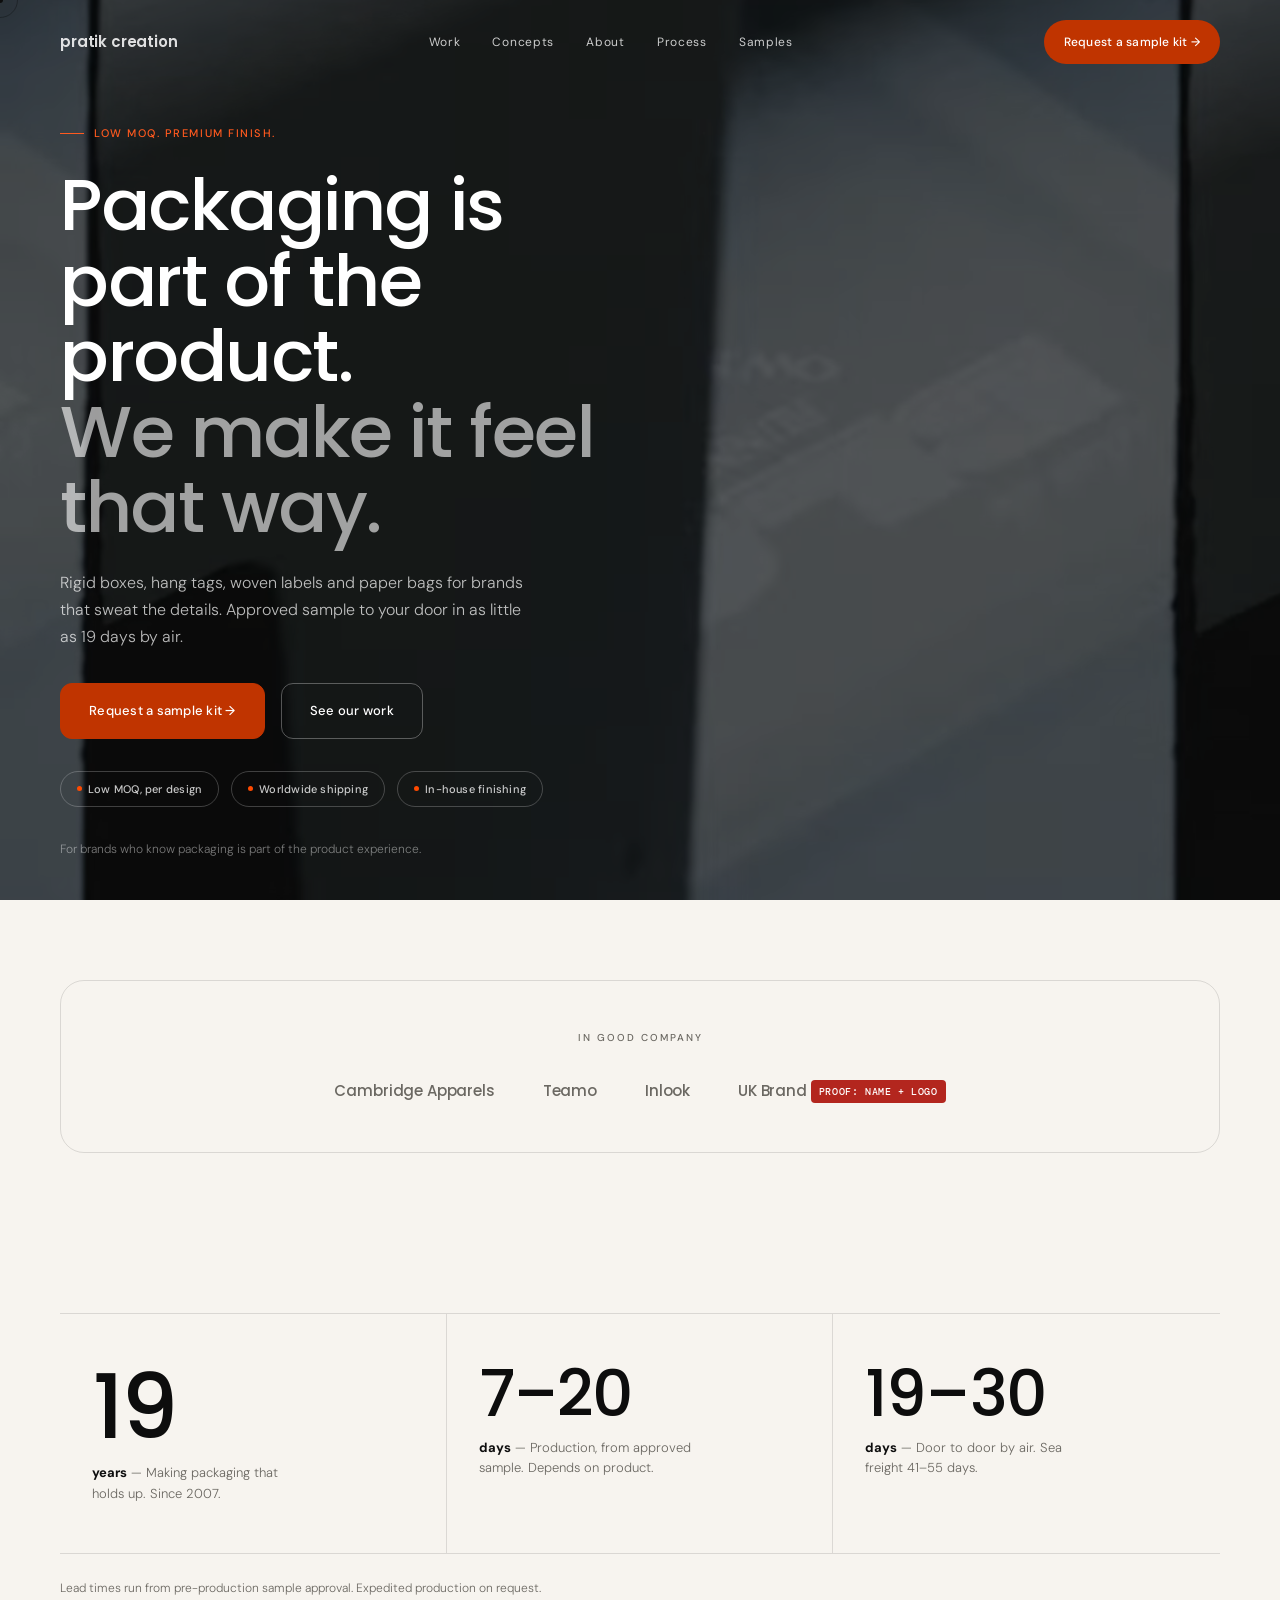
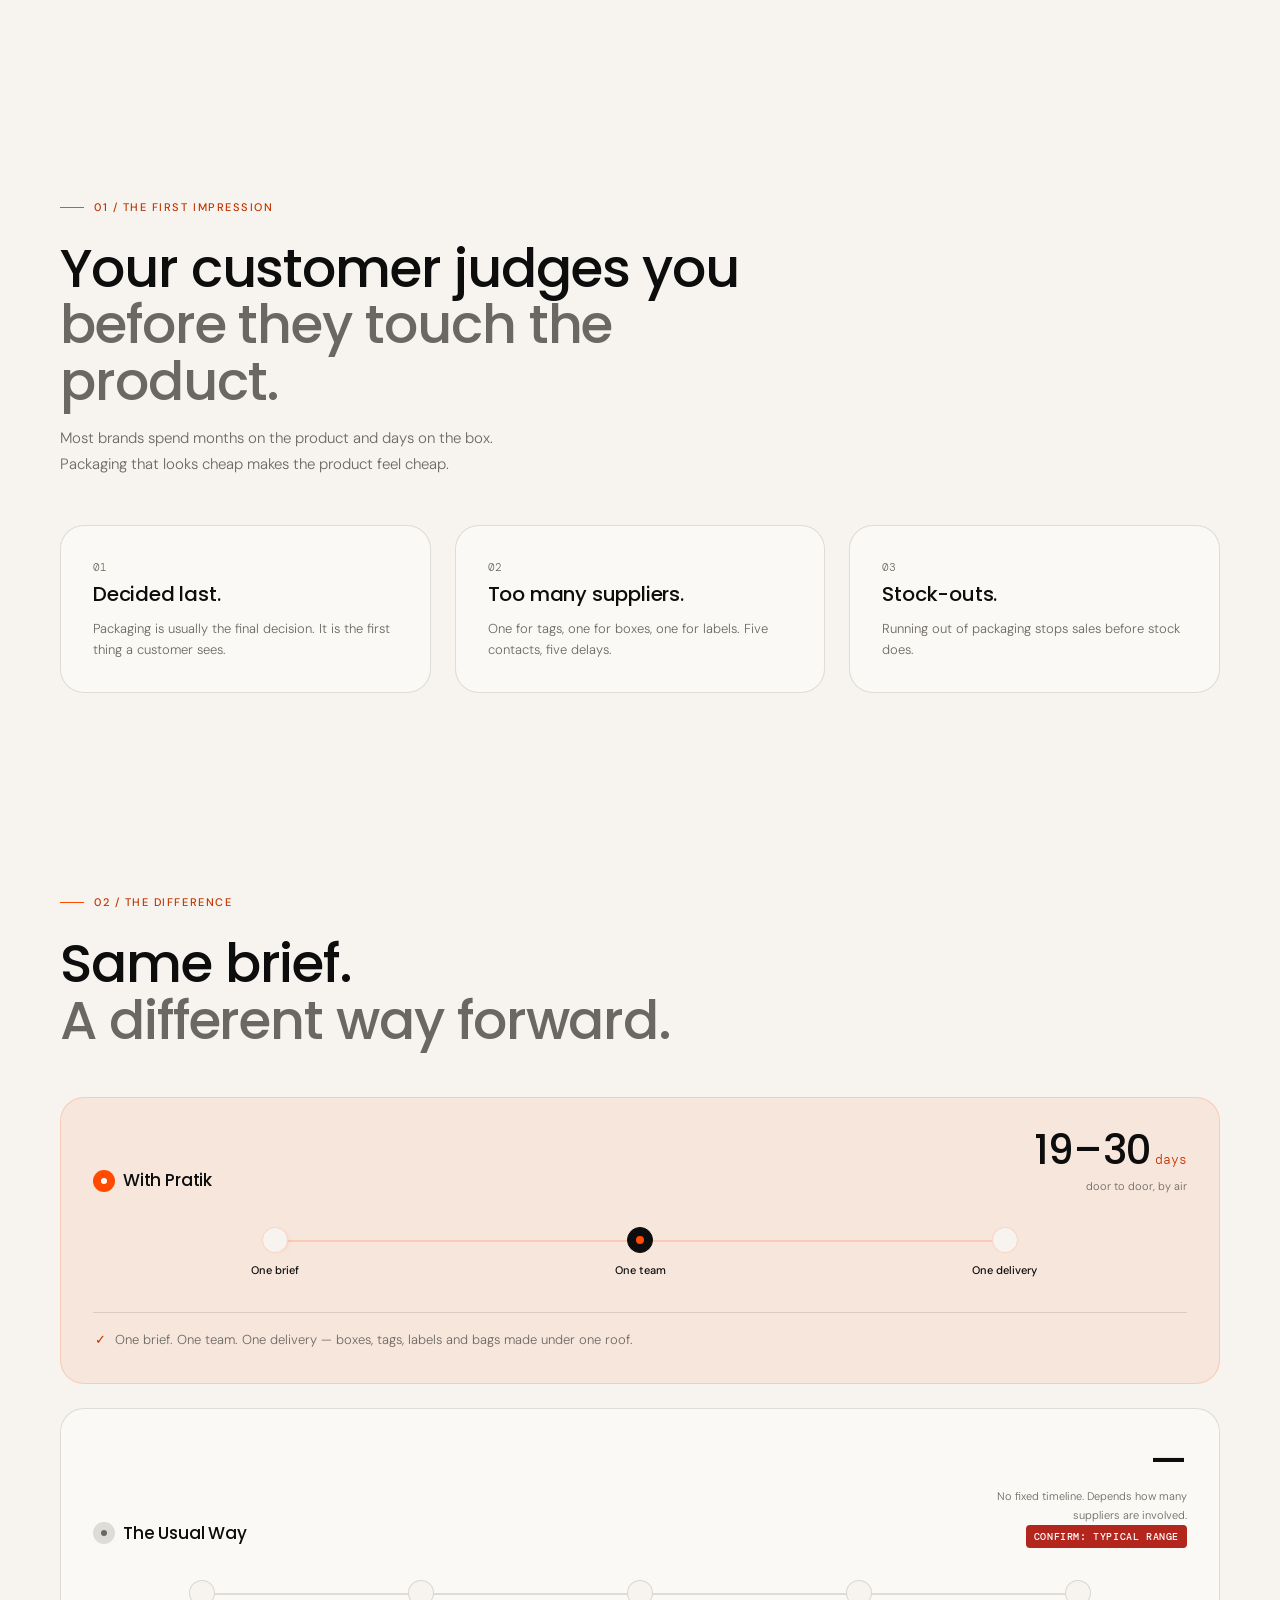
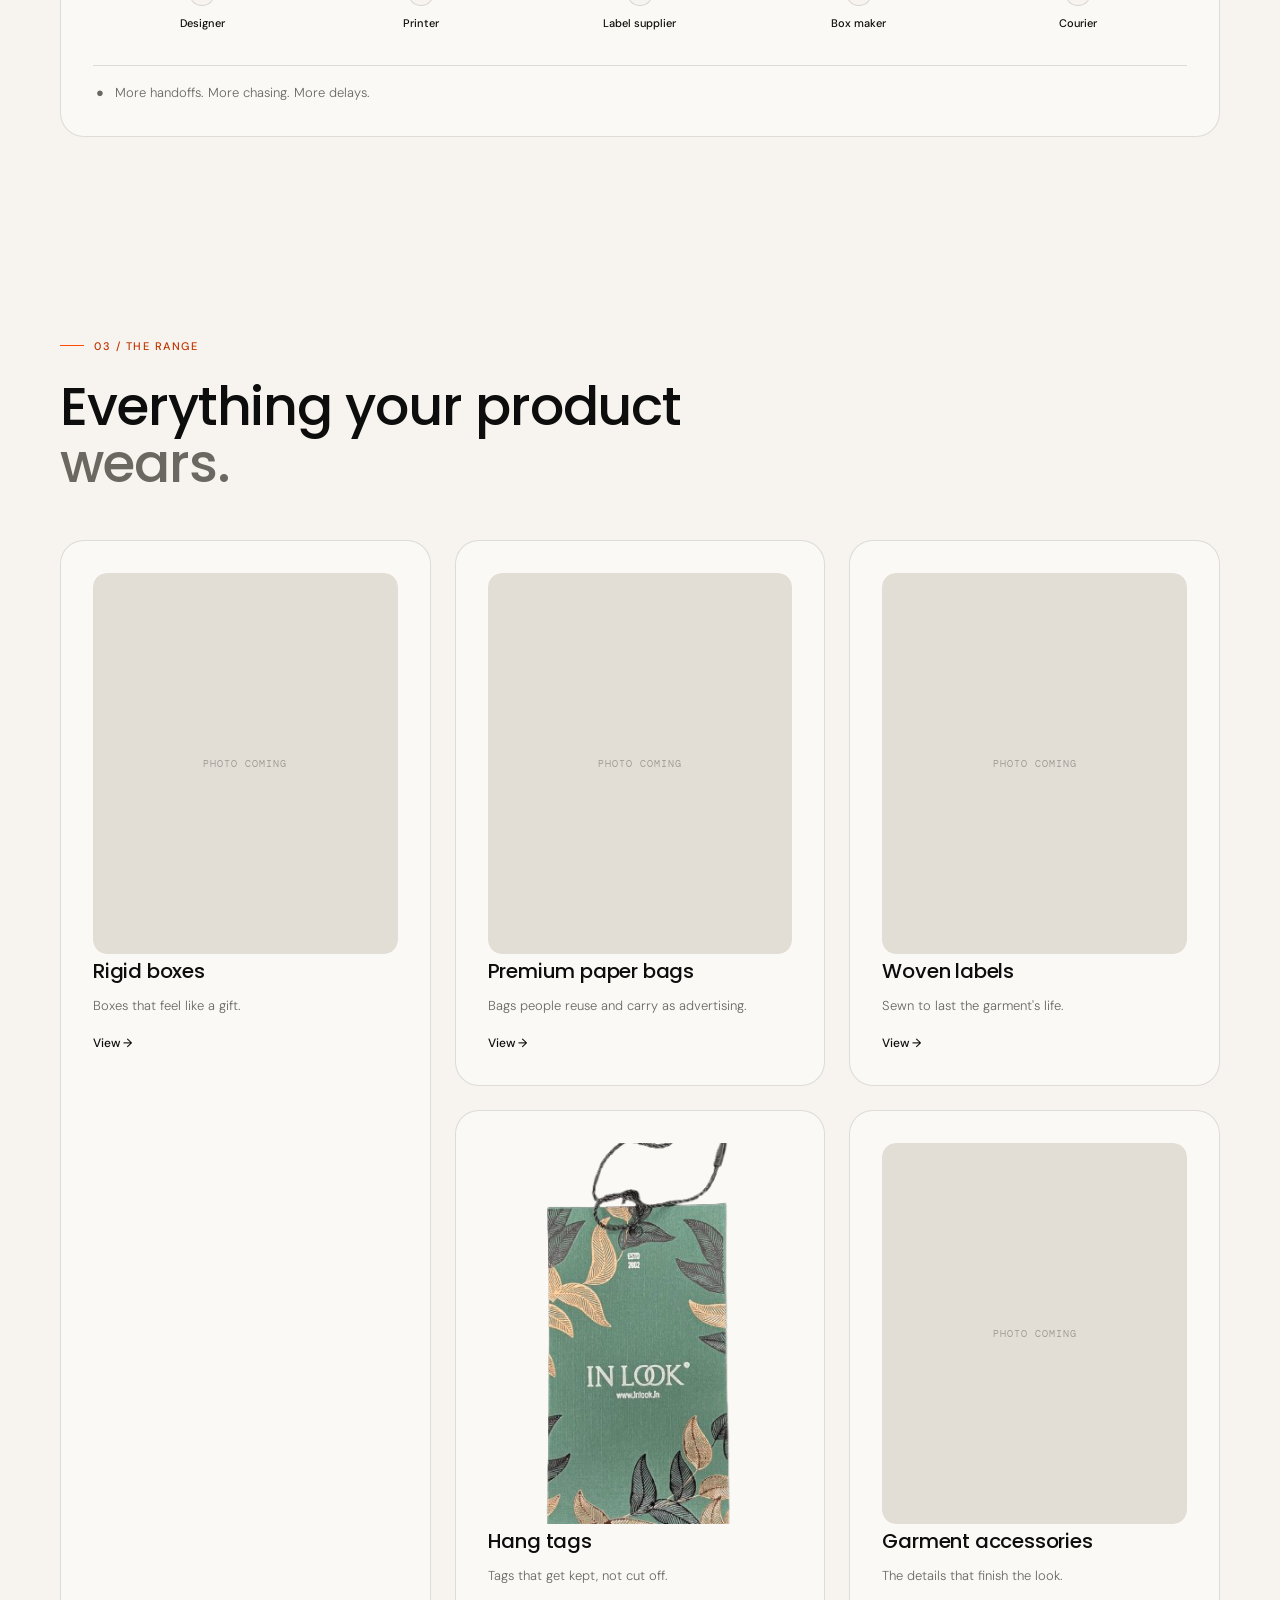
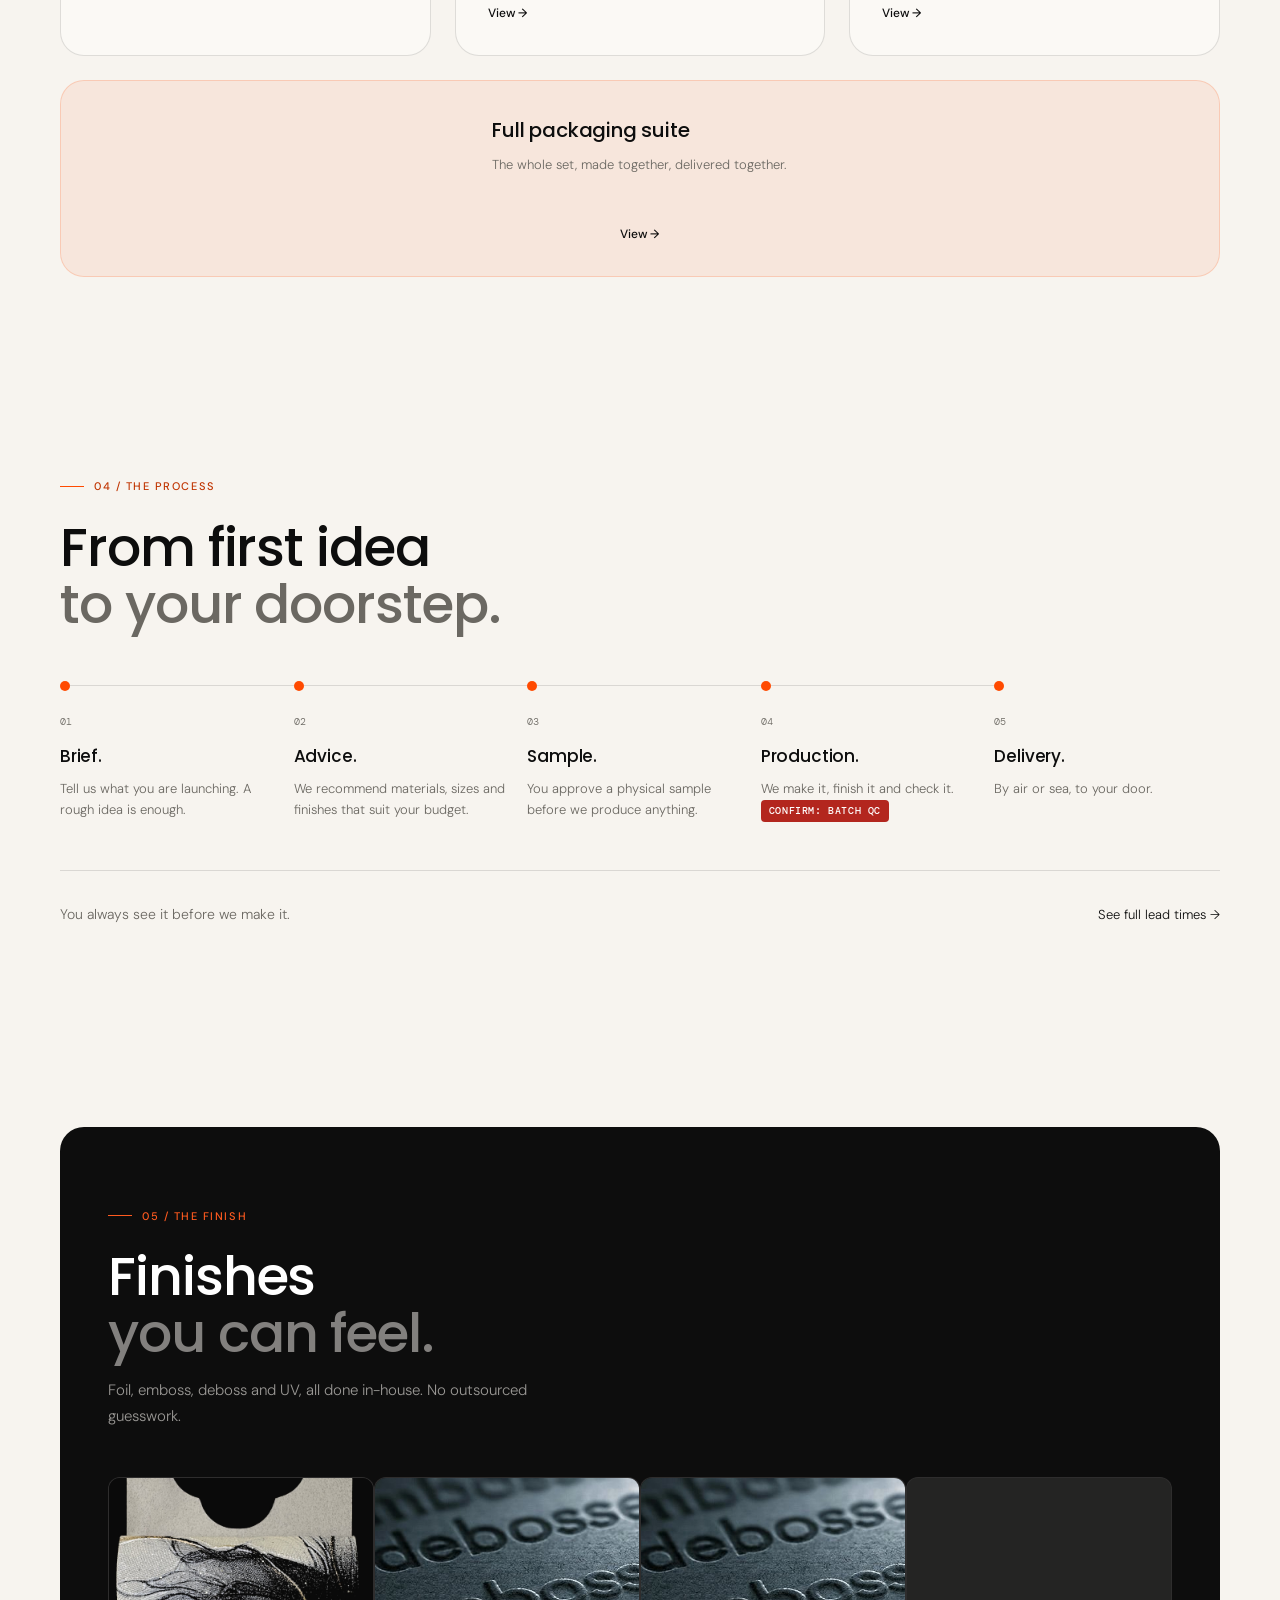
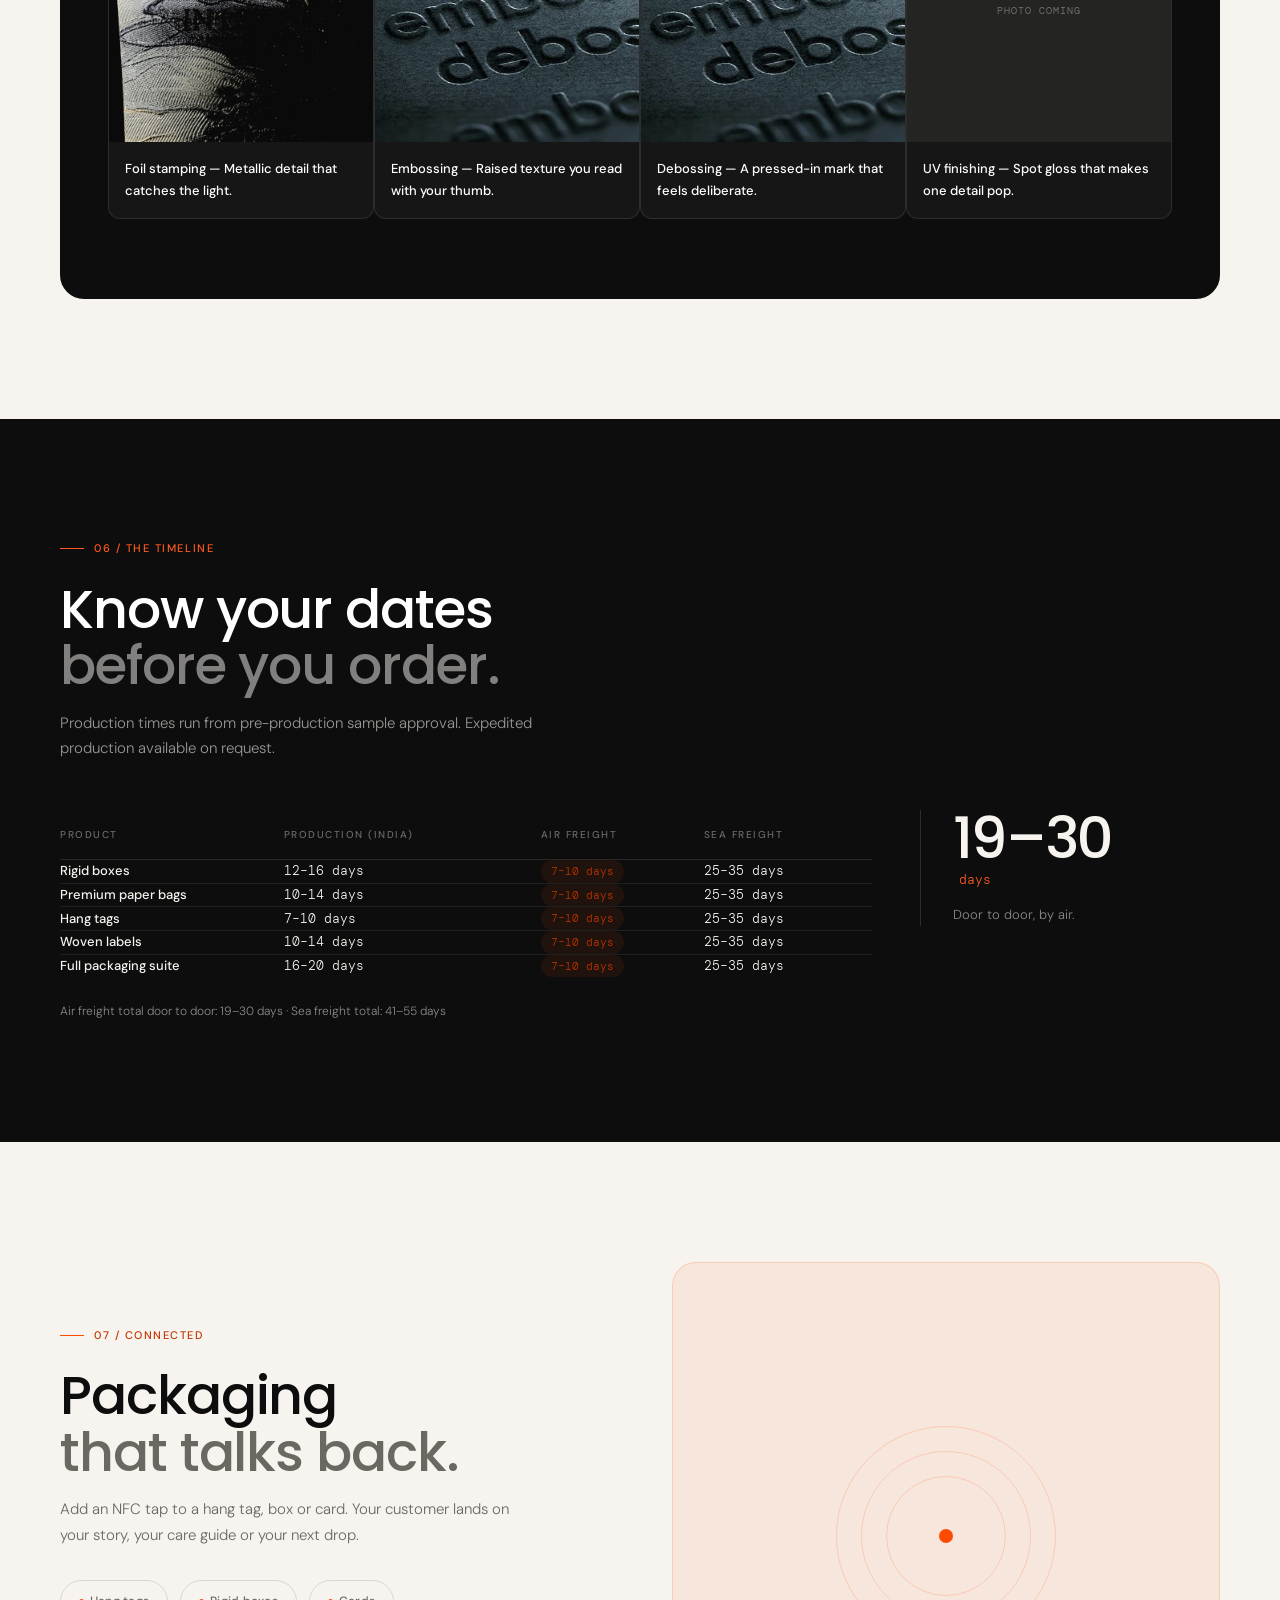
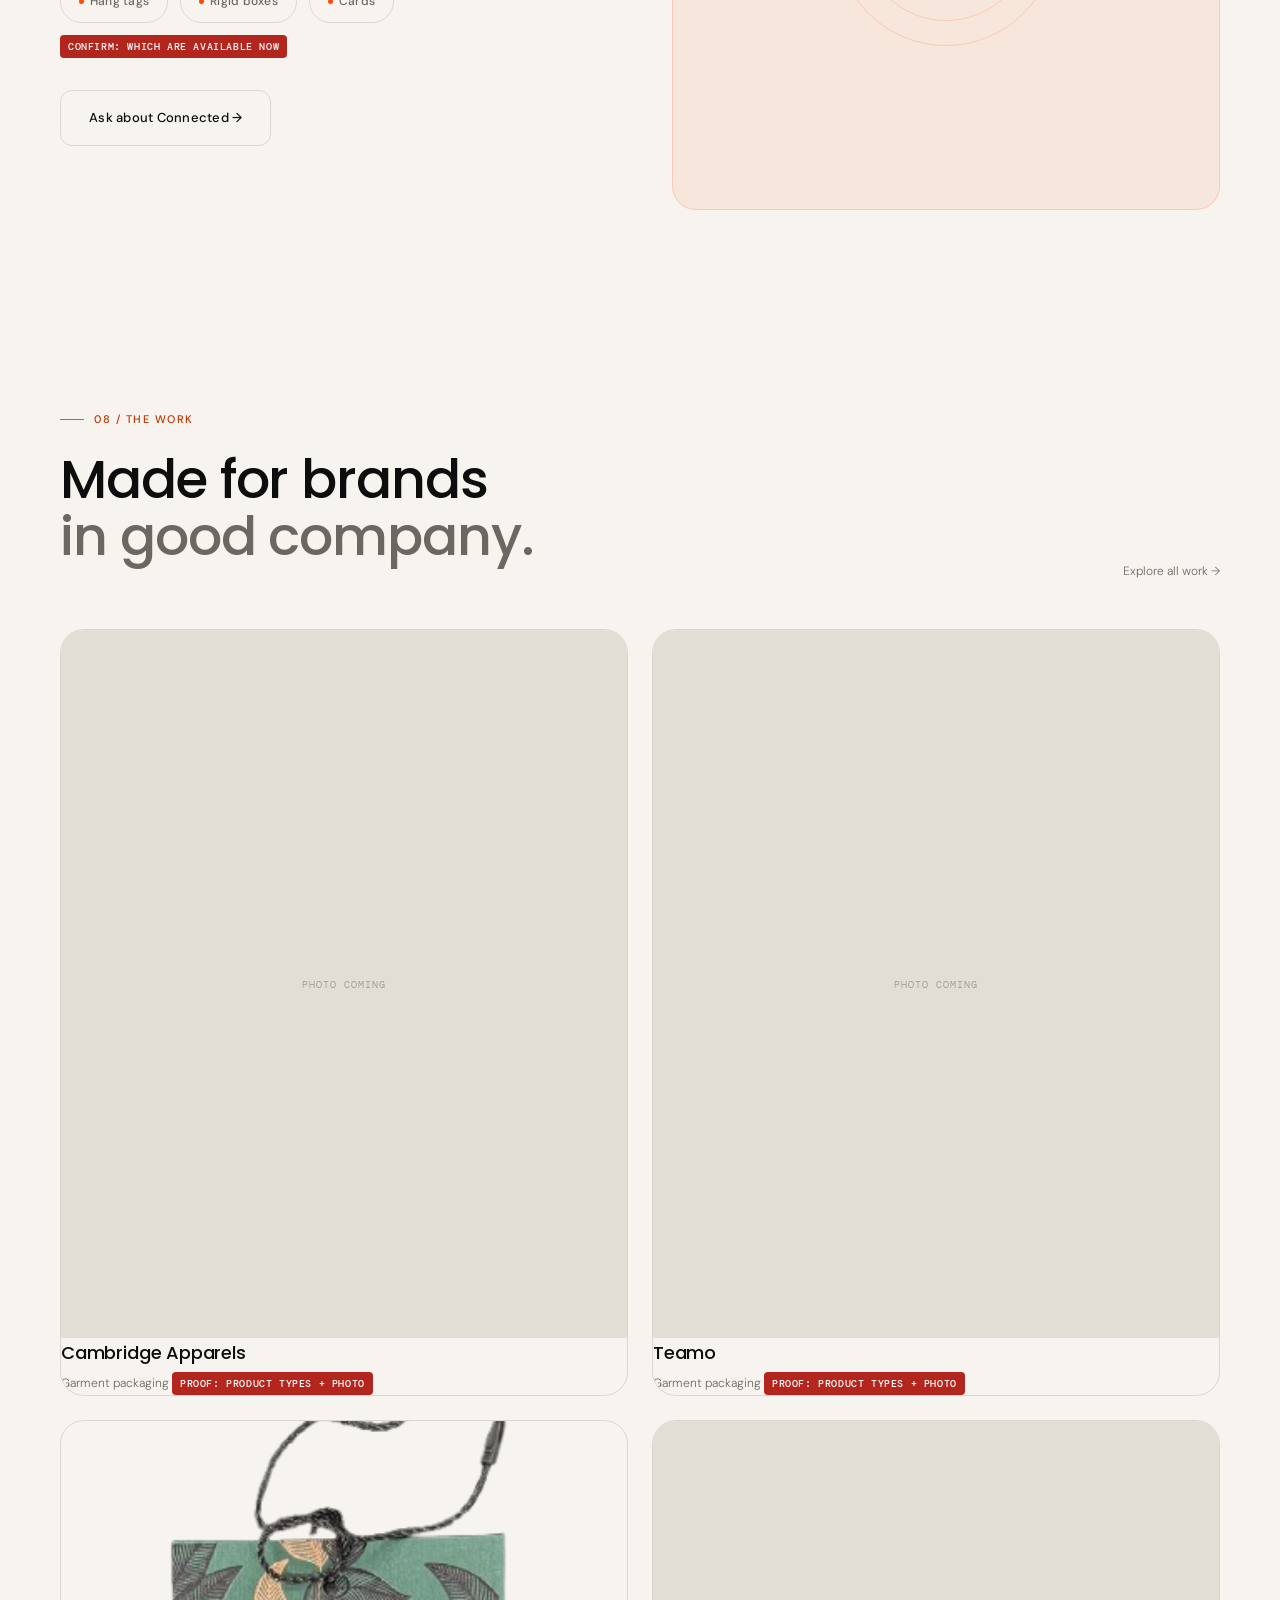
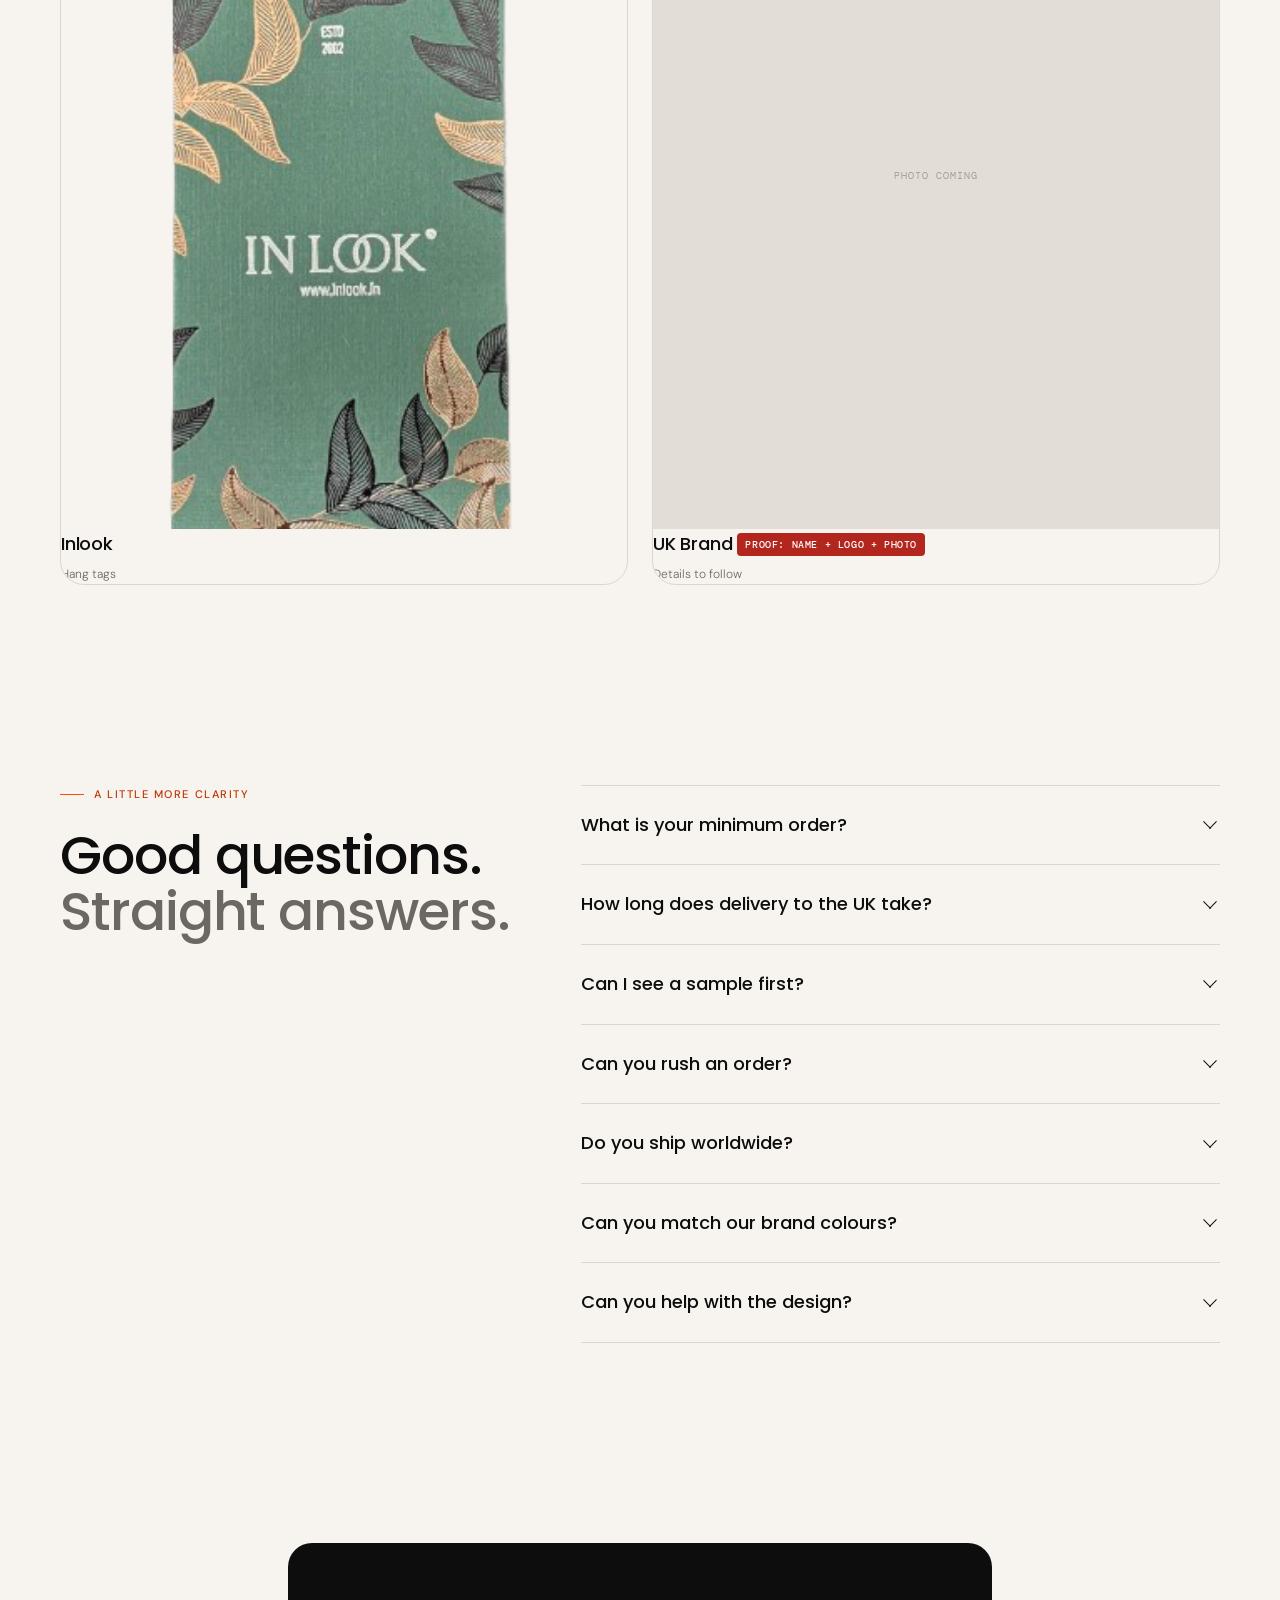
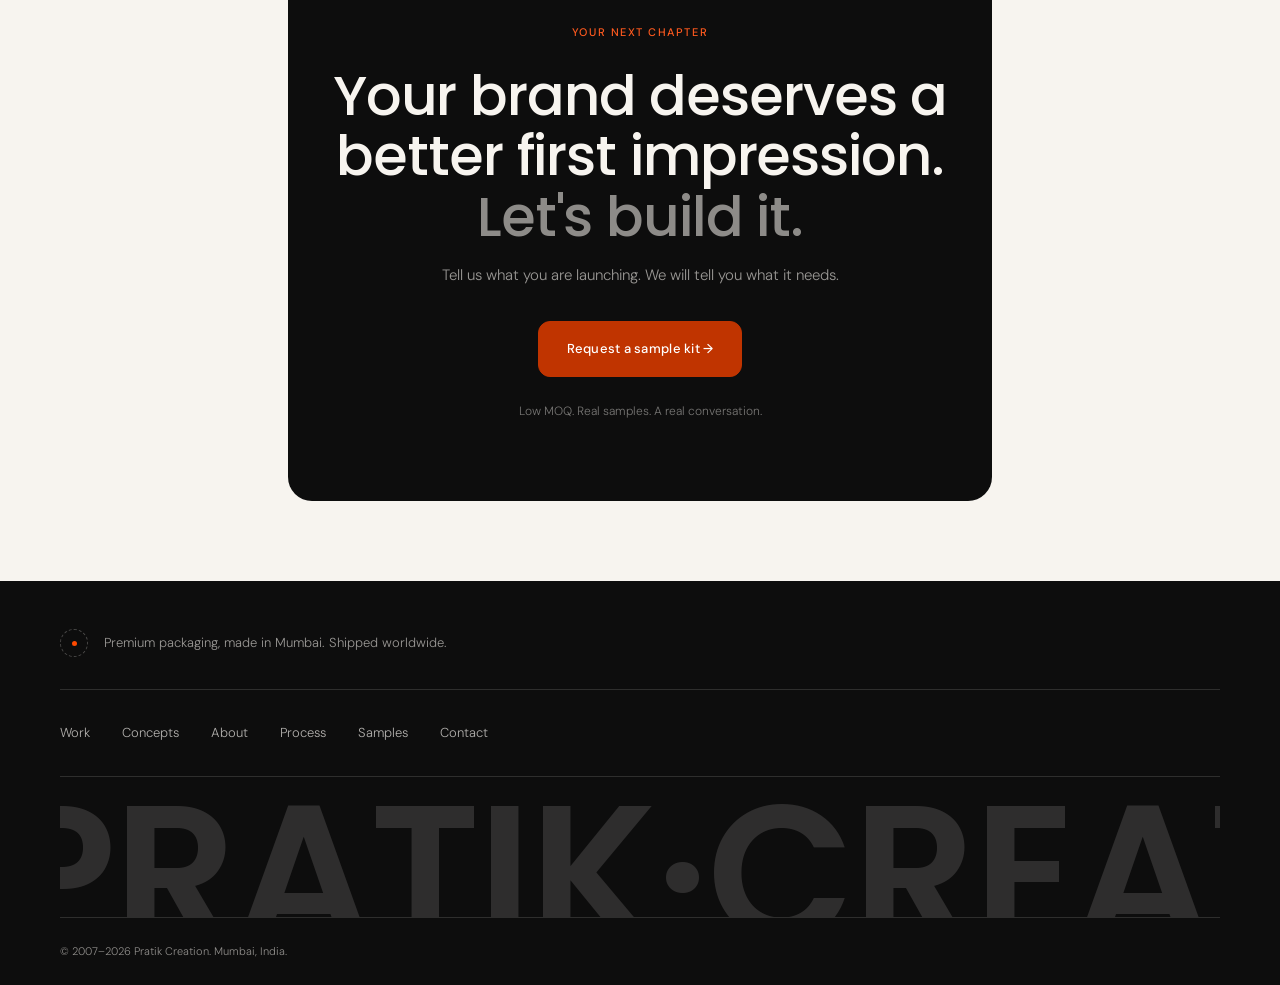
==== index.html @ c06d042f "Home: replace toggle diagram with always-visible dual-row flow comparison Swaps the click-to-toggle " ====
<!DOCTYPE html>
<html lang="en">
<head>
  <meta charset="UTF-8">
  <meta name="viewport" content="width=device-width, initial-scale=1.0">
  <meta name="theme-color" content="#F7F4EF">
  <meta name="description" content="Pratik Creation — Premium packaging manufacturer for fashion and fragrance brands. Rigid boxes, hang tags, woven labels, paper bags. In-house foil, emboss, deboss, UV. Mumbai, India.">
  <title>Pratik Creation — Premium Packaging Manufacturer</title>
  <link rel="canonical" href="https://pratikcreation.co.in/">
  <link rel="icon" type="image/svg+xml" href="images/brand/favicon.svg">
  <link rel="icon" type="image/x-icon" href="images/brand/favicon.ico">
  <link rel="apple-touch-icon" href="images/brand/apple-touch-icon.png">
  <meta property="og:type" content="website">
  <meta property="og:url" content="https://pratikcreation.co.in/">
  <meta property="og:title" content="Pratik Creation — Premium Packaging Manufacturer">
  <meta property="og:description" content="Pratik Creation — Premium packaging manufacturer for fashion and fragrance brands. Rigid boxes, hang tags, woven labels, paper bags. In-house foil, emboss, deboss, UV. Mumbai, India.">
  <meta property="og:image" content="https://pratikcreation.co.in/images/hangtag-hero/beat-1-front.jpg">
  <meta property="og:site_name" content="Pratik Creation">
  <meta name="twitter:card" content="summary_large_image">
  <meta name="twitter:title" content="Pratik Creation — Premium Packaging Manufacturer">
  <meta name="twitter:description" content="Pratik Creation — Premium packaging manufacturer for fashion and fragrance brands. Rigid boxes, hang tags, woven labels, paper bags. In-house foil, emboss, deboss, UV. Mumbai, India.">
  <meta name="twitter:image" content="https://pratikcreation.co.in/images/hangtag-hero/beat-1-front.jpg">

  <!-- fonts -->
  <link rel="preconnect" href="https://fonts.googleapis.com">
  <link rel="preconnect" href="https://fonts.gstatic.com" crossorigin>
  <link href="https://fonts.googleapis.com/css2?family=DM+Mono&family=DM+Sans:wght@300;400;500&family=Poppins:wght@500;600&display=swap" rel="stylesheet">

  <!-- styles -->
  <link rel="stylesheet" href="css/shared.css">

  <style>
    /* ── PAGE-SPECIFIC: homepage ── */

    .home-page { background: var(--bg); }

    /* ══════════════════════ 1. HERO (dark, video bg) ══════════════════════ */

    .hero {
      position: relative;
      min-height: 100vh;
      display: flex;
      flex-direction: column;
      justify-content: center;
      padding-top: var(--nav-h);
      overflow: hidden;
      background: #0a0a0a; /* fallback while the video loads */
    }

    .bg-video {
      position: absolute;
      inset: 0;
      width: 100%;
      height: 100%;
      object-fit: cover;
      z-index: 0;
    }

    /* dark overlay so text stays readable over the video — 60% per spec's 55–65% range */
    .hero__overlay {
      position: absolute;
      inset: 0;
      background: rgba(10, 10, 10, 0.6);
      z-index: 1;
    }

    .hero__inner {
      position: relative;
      z-index: 2;
      max-width: 720px;
    }

    .hero__eyebrow {
      display: flex;
      align-items: center;
      gap: 10px;
      font-family: var(--font-body);
      font-size: 11px;
      font-weight: 500;
      letter-spacing: 0.14em;
      text-transform: uppercase;
      color: var(--accent-on-dark);
      margin-bottom: var(--sp-24);
    }
    .hero__eyebrow::before {
      content: '';
      width: 24px;
      height: 1px;
      background: var(--accent-on-dark);
    }

    .hero__headline {
      font-family: var(--font-display);
      font-size: clamp(40px, 6vw, 72px);
      font-weight: 500;
      line-height: 1.05;
      letter-spacing: -0.02em;
      color: #fff;
      margin-bottom: var(--sp-24);
    }
    .hero__headline em {
      font-style: normal;
      color: rgba(255, 255, 255, 0.6);
    }

    .hero__sub {
      font-size: 16px;
      line-height: 1.7;
      color: rgba(255, 255, 255, 0.72);
      max-width: 480px;
      margin-bottom: var(--sp-32);
    }

    .hero__actions {
      display: flex;
      flex-wrap: wrap;
      gap: var(--sp-16);
      margin-bottom: var(--sp-32);
    }

    .hero__actions .btn--secondary {
      border-color: rgba(255, 255, 255, 0.3);
      color: #fff;
    }
    .hero__actions .btn--secondary:hover {
      background: #fff;
      border-color: #fff;
      color: var(--ink);
    }

    .hero__footnote {
      margin-top: var(--sp-32);
      font-size: 12px;
      color: rgba(255, 255, 255, 0.45);
    }

    @media (max-width: 640px) {
      .hero__actions .btn { width: auto; }
      .hero__actions { flex-direction: column; }
      .hero__actions .btn { width: 100%; }
    }

    /* ── nav — light variant only while it's still the full-width bar
       sitting over the dark hero video. The moment it becomes the
       floating pill (.scrolled, triggers at 60px scroll — well before
       the hero has scrolled away), its own solid-paper background
       takes over and it reads fine with the default dark-ink styling,
       same as every other page. ── */
    .nav:not(.scrolled) .nav__link {
      color: rgba(255, 255, 255, 0.78);
    }
    .nav:not(.scrolled) .nav__link:hover,
    .nav:not(.scrolled) .nav__link.active {
      color: #fff;
    }
    .nav:not(.scrolled) .nav__link::after {
      background: #fff;
    }
    .nav:not(.scrolled) .nav__hamburger span {
      background: #fff;
    }
    .nav:not(.scrolled) .nav__logo {
      background-image: linear-gradient(
        100deg,
        rgba(255, 255, 255, 0.85) 0%,
        rgba(255, 255, 255, 0.85) 42%,
        #ffffff 48%,
        var(--c-ember-on-dark) 52%,
        rgba(255, 255, 255, 0.85) 58%,
        rgba(255, 255, 255, 0.85) 100%
      );
    }


    /* ══════════════════════ shared section scaffolding ══════════════════════ */

    .home-section {
      padding: var(--sp-120) var(--page-pad);
    }
    .home-section--sm {
      padding: var(--sp-80) var(--page-pad);
    }
    @media (max-width: 900px) {
      .home-section { padding: var(--sp-80) var(--page-pad-mob); }
      .home-section--sm { padding: var(--sp-48) var(--page-pad-mob); }
    }


    /* ══════════════════════ 2. TRUST STRIP ══════════════════════ */

    .trust-strip-wrap { max-width: var(--content-max); margin: 0 auto; }


    /* ══════════════════════ 3. THREE NUMBERS ══════════════════════ */

    .stats-wrap {
      max-width: var(--content-max);
      margin: 0 auto;
      border-top: 1px solid var(--line);
      border-bottom: 1px solid var(--line);
    }
    .stats-footnote {
      max-width: var(--content-max);
      margin: var(--sp-24) auto 0;
      font-size: 12px;
      color: var(--ink-soft);
    }


    /* ══════════════════════ 4. PROBLEM ══════════════════════ */

    .home-section__inner { max-width: var(--content-max); margin: 0 auto; }
    .home-section__body { margin-top: var(--sp-48); }


    /* ══════════════════════ 5. THE DIFFERENCE (dual flow rows) ══════════════════════
       Two always-visible rows, each a horizontal node chain with a
       continuously travelling pulse dot — Pratik's row animates
       faster than the usual-way row, reinforcing the speed
       difference without needing a toggle. Line/pulse insets are set
       per node-count via .flow-chain--3 / --5 so the pulse always
       travels exactly from the first node's icon to the last one's,
       regardless of how many nodes are in a row. */

    .flow-compare {
      display: flex;
      flex-direction: column;
      gap: var(--sp-24);
    }

    .flow-row {
      border: 1px solid var(--line);
      border-radius: var(--radius-tile);
      padding: var(--sp-32);
      background: var(--bg-tile);
    }
    .flow-row--fast {
      border-color: var(--accent-soft-line);
      background: var(--accent-soft);
    }

    .flow-row__top {
      display: flex;
      justify-content: space-between;
      align-items: flex-end;
      flex-wrap: wrap;
      gap: var(--sp-24);
      margin-bottom: var(--sp-32);
    }

    .flow-row__label {
      display: flex;
      align-items: center;
      gap: var(--sp-8);
      font-family: var(--font-display);
      font-size: 17px;
      font-weight: 500;
      letter-spacing: -0.01em;
    }
    .flow-row__icon {
      display: inline-flex;
      align-items: center;
      justify-content: center;
      width: 22px;
      height: 22px;
      border-radius: 50%;
      flex-shrink: 0;
    }
    .flow-row__icon::before { content: ''; width: 6px; height: 6px; border-radius: 50%; }
    .flow-row__icon--check { background: var(--accent); }
    .flow-row__icon--check::before { background: #fff; }
    .flow-row__icon--clock { background: var(--line); }
    .flow-row__icon--clock::before { background: var(--ink-soft); }

    .flow-row__stat { text-align: right; }
    .flow-row__stat-num {
      font-family: var(--font-display);
      font-size: clamp(26px, 3.2vw, 42px);
      font-weight: 500;
      letter-spacing: -0.02em;
      color: var(--ink);
      line-height: 1;
    }
    .flow-row__stat-unit {
      font-family: var(--font-mono);
      font-size: 13px;
      color: var(--accent-text);
      margin-left: 4px;
    }
    .flow-row__stat-cap {
      display: block;
      font-size: 11px;
      color: var(--ink-soft);
      margin-top: var(--sp-4);
      max-width: 220px;
    }

    /* node chain + animated line */
    .flow-chain { position: relative; padding: 0 0 var(--sp-8); }

    .flow-chain__line {
      position: absolute;
      top: 13px;
      height: 2px;
      background: var(--line);
      border-radius: 2px;
      overflow: visible;
    }
    .flow-row--fast .flow-chain__line { background: var(--accent-soft-line); }
    .flow-chain--3 .flow-chain__line { left: 16.667%; right: 16.667%; }
    .flow-chain--5 .flow-chain__line { left: 10%; right: 10%; }

    .flow-chain__pulse {
      position: absolute;
      top: 50%;
      left: 0;
      width: 8px;
      height: 8px;
      margin-top: -4px;
      border-radius: 50%;
      background: var(--ink-soft);
      animation: flow-pulse 4.6s linear infinite;
    }
    .flow-row--fast .flow-chain__pulse {
      background: var(--accent);
      box-shadow: 0 0 8px var(--accent);
      animation-duration: 2.2s;
    }

    @keyframes flow-pulse {
      0%   { left: 0%;   opacity: 0; }
      8%   { opacity: 1; }
      92%  { opacity: 1; }
      100% { left: 100%; opacity: 0; }
    }

    .flow-chain__nodes {
      position: relative;
      z-index: 1;
      display: flex;
      justify-content: space-between;
    }
    .flow-chain__node {
      flex: 1 1 0;
      display: flex;
      flex-direction: column;
      align-items: center;
      gap: var(--sp-8);
      min-width: 0;
    }
    .flow-chain__node-icon {
      width: 26px;
      height: 26px;
      border-radius: 50%;
      background: var(--bg);
      border: 1.5px solid var(--line);
      position: relative;
      flex-shrink: 0;
    }
    .flow-row--fast .flow-chain__node-icon { border-color: var(--accent-soft-line); }
    .flow-chain__node--hub .flow-chain__node-icon {
      background: var(--ink);
      border-color: var(--ink);
    }
    .flow-chain__node--hub .flow-chain__node-icon::after {
      content: '';
      position: absolute;
      inset: 0;
      margin: auto;
      width: 8px;
      height: 8px;
      border-radius: 50%;
      background: var(--accent);
    }
    .flow-chain__node-label {
      font-size: 11px;
      font-weight: 500;
      color: var(--ink);
      text-align: center;
      white-space: nowrap;
    }

    .flow-row__caption {
      display: flex;
      align-items: center;
      gap: var(--sp-8);
      margin-top: var(--sp-24);
      padding-top: var(--sp-16);
      border-top: 1px solid var(--line);
      font-size: 13px;
      color: var(--ink-soft);
    }
    .flow-row__caption-icon { flex-shrink: 0; width: 14px; text-align: center; color: var(--ink-soft); }
    .flow-row--fast .flow-row__caption-icon { color: var(--accent-text); }

    @media (prefers-reduced-motion: reduce) {
      .flow-chain__pulse { animation: none; opacity: 0; }
    }

    @media (max-width: 900px) {
      .flow-row { padding: var(--sp-24) var(--page-pad-mob); }
      .flow-chain__node-label { font-size: 10px; white-space: normal; }
    }
    @media (max-width: 640px) {
      .flow-row__top { flex-direction: column; align-items: flex-start; }
      .flow-row__stat { text-align: left; }
      .flow-row__stat-cap { max-width: none; }
    }




    /* ══════════════════════ 6. RANGE BENTO ══════════════════════ */

    .range-bento {
      display: grid;
      grid-template-columns: repeat(3, 1fr);
      gap: var(--sp-24);
    }
    .range-bento .tile {
      display: flex;
      flex-direction: column;
    }
    .range-bento__photo {
      border-radius: calc(var(--radius-tile) - 10px);
      overflow: hidden;
      aspect-ratio: 4 / 5;
      margin-bottom: var(--sp-20);
    }
    .range-bento__photo img {
      width: 100%;
      height: 100%;
      object-fit: cover;
      display: block;
    }
    .range-bento__tall   { grid-column: 1; grid-row: 1 / span 2; }
    .range-bento__mid-1  { grid-column: 2; grid-row: 1; }
    .range-bento__mid-2  { grid-column: 2; grid-row: 2; }
    .range-bento__right-1{ grid-column: 3; grid-row: 1; }
    .range-bento__right-2{ grid-column: 3; grid-row: 2; }
    .range-bento__wide {
      grid-column: 1 / -1;
      display: flex;
      align-items: center;
      justify-content: space-between;
      gap: var(--sp-32);
    }
    .range-bento__wide .range-bento__photo {
      display: none; /* accent tile stays text-led, no photo needed */
    }

    @media (max-width: 960px) {
      .range-bento { grid-template-columns: repeat(2, 1fr); }
      .range-bento__tall { grid-row: 1 / span 2; }
      .range-bento__mid-1 { grid-column: 2; grid-row: 1; }
      .range-bento__mid-2 { grid-column: 2; grid-row: 2; }
      .range-bento__right-1 { grid-column: 1; grid-row: 3; }
      .range-bento__right-2 { grid-column: 2; grid-row: 3; }
      .range-bento__wide { grid-column: 1 / -1; grid-row: 4; flex-direction: column; align-items: flex-start; }
    }
    @media (max-width: 640px) {
      .range-bento { grid-template-columns: 1fr; }
      .range-bento__tall, .range-bento__mid-1, .range-bento__mid-2,
      .range-bento__right-1, .range-bento__right-2, .range-bento__wide {
        grid-column: 1; grid-row: auto;
      }
    }


    /* ══════════════════════ 7. PROCESS STEPPER ══════════════════════ */

    .process-reassurance {
      margin-top: var(--sp-48);
      display: flex;
      align-items: center;
      justify-content: space-between;
      gap: var(--sp-24);
      flex-wrap: wrap;
      padding-top: var(--sp-32);
      border-top: 1px solid var(--line);
    }
    .process-reassurance p { font-size: 14px; color: var(--ink-soft); }


    /* ══════════════════════ 8. CRAFT (dark block) ══════════════════════ */

    .craft-block {
      background: var(--dark);
      border-radius: var(--radius-tile);
      padding: var(--sp-80) var(--sp-48);
      max-width: var(--content-max);
      margin: 0 auto;
    }
    .craft-block .sec-eyebrow { color: var(--accent-on-dark); }
    .craft-block .sec-eyebrow::before { background: var(--accent-on-dark); }
    .craft-block .sec-headline { color: #fff; }
    .craft-block .sec-headline em { color: rgba(247, 244, 239, 0.5); }
    .craft-block .sec-sub { color: rgba(247, 244, 239, 0.6); }

    .craft-grid {
      margin-top: var(--sp-48);
      display: grid;
      grid-template-columns: repeat(4, 1fr);
      gap: var(--sp-20);
    }
    .craft-tile {
      background: rgba(247, 244, 239, 0.04);
      border: 1px solid rgba(247, 244, 239, 0.1);
      border-radius: var(--radius-btn);
      overflow: hidden;
    }
    .craft-tile__photo {
      aspect-ratio: 1;
      overflow: hidden;
    }
    .craft-tile__photo img {
      width: 100%;
      height: 100%;
      object-fit: cover;
      display: block;
    }
    .craft-tile__label {
      padding: var(--sp-16);
      font-size: 13px;
      font-weight: 500;
      color: #fff;
    }
    @media (max-width: 900px) {
      .craft-block { padding: var(--sp-48) var(--page-pad-mob); }
      .craft-grid { grid-template-columns: repeat(2, 1fr); }
    }


    /* ══════════════════════ 9. LEAD TIMES (dark) ══════════════════════ */

    .times-section {
      background: var(--dark);
      color: var(--bg);
    }
    .times-grid {
      max-width: var(--content-max);
      margin: var(--sp-48) auto 0;
      display: grid;
      grid-template-columns: 1fr 300px;
      gap: var(--sp-48);
      align-items: start;
    }
    .times-grid .stat-tile { padding: 0; border-left: 1px solid rgba(247,244,239,0.14); padding-left: var(--sp-32); }
    .times-section .sec-eyebrow { color: var(--accent-on-dark); }
    .times-section .sec-eyebrow::before { background: var(--accent-on-dark); }
    .times-section .sec-headline { color: #fff; }
    .times-section .sec-headline em { color: rgba(247, 244, 239, 0.5); }
    .times-section .sec-sub { color: rgba(247, 244, 239, 0.6); }
    .times-caveat {
      margin-top: var(--sp-24);
      font-size: 12px;
      color: rgba(247, 244, 239, 0.55);
    }
    @media (max-width: 900px) {
      .times-grid { grid-template-columns: 1fr; }
      .times-grid .stat-tile { border-left: none; padding-left: 0; border-top: 1px solid rgba(247,244,239,0.14); padding-top: var(--sp-24); }
    }


    /* ══════════════════════ 10. CONNECTED ══════════════════════ */

    .connected-grid {
      max-width: var(--content-max);
      margin: 0 auto;
      display: grid;
      grid-template-columns: 1fr 1fr;
      gap: var(--sp-64);
      align-items: center;
    }
    .connected-tiles {
      display: flex;
      gap: var(--sp-12);
      margin: var(--sp-32) 0;
      flex-wrap: wrap;
    }
    .connected-tiles .chip { padding: 10px 18px; font-size: 12px; }
    .connected-visual {
      aspect-ratio: 1;
      border-radius: var(--radius-tile);
      background: var(--accent-soft);
      border: 1px solid var(--accent-soft-line);
      display: flex;
      align-items: center;
      justify-content: center;
    }
    .connected-visual__mark {
      width: 120px;
      height: 120px;
      border-radius: 50%;
      border: 1px solid var(--accent-soft-line);
      display: flex;
      align-items: center;
      justify-content: center;
      position: relative;
    }
    .connected-visual__mark::before,
    .connected-visual__mark::after {
      content: '';
      position: absolute;
      border: 1px solid var(--accent-soft-line);
      border-radius: 50%;
    }
    .connected-visual__mark::before { width: 170px; height: 170px; }
    .connected-visual__mark::after  { width: 220px; height: 220px; }
    .connected-visual__dot {
      width: 14px;
      height: 14px;
      border-radius: 50%;
      background: var(--accent);
    }
    @media (max-width: 900px) {
      .connected-grid { grid-template-columns: 1fr; }
      .connected-visual { order: -1; max-width: 320px; margin: 0 auto; }
    }


    /* ══════════════════════ 11. WORK ══════════════════════ */

    .home-work-grid {
      margin-top: var(--sp-48);
      display: grid;
      grid-template-columns: repeat(2, 1fr);
      gap: var(--sp-24);
    }
    .work-tile {
      border-radius: var(--radius-tile);
      overflow: hidden;
      border: 1px solid var(--line);
    }
    .work-tile__photo {
      aspect-ratio: 4 / 5;
      overflow: hidden;
    }
    .work-tile__photo img {
      width: 100%;
      height: 100%;
      object-fit: cover;
      display: block;
    }
    .work-tile__caption {
      padding: var(--sp-20) var(--sp-24);
    }
    .work-tile__name {
      font-family: var(--font-display);
      font-size: 18px;
      font-weight: 500;
      letter-spacing: -0.01em;
      margin-bottom: 4px;
    }
    .work-tile__types {
      font-size: 12px;
      color: var(--ink-soft);
    }
    @media (max-width: 640px) {
      .home-work-grid { grid-template-columns: 1fr; }
    }


    /* ══════════════════════ 12. FAQ ══════════════════════ */

    .faq-grid {
      max-width: var(--content-max);
      margin: 0 auto;
      display: grid;
      grid-template-columns: 1fr 1.4fr;
      gap: var(--sp-64);
      align-items: start;
    }
    @media (max-width: 900px) {
      .faq-grid { grid-template-columns: 1fr; gap: var(--sp-32); }
    }


    /* ══════════════════════ 13. CLOSING CTA ══════════════════════ */

    .closing-wrap {
      max-width: var(--content-max);
      margin: 0 auto;
      display: flex;
      justify-content: center;
    }

  </style>
</head>
<body id="page-top" class="home-page">

  <!-- page transition overlay -->
  <div class="page-transition" style="opacity:1;pointer-events:all;position:fixed;inset:0;z-index:200;background:var(--c-bg)"></div>

  <!-- custom cursor -->
  <div class="cursor" aria-hidden="true">
    <div class="cursor__dot" style="position:fixed;top:0;left:0"></div>
    <div class="cursor__ring" style="position:fixed;top:0;left:0"></div>
  </div>

  <!-- ── NAV ── -->
  <nav class="nav" role="navigation" aria-label="Main navigation">
    <a href="index.html" class="nav__logo">pratik creation</a>
    <ul class="nav__links" role="list">
      <li><a href="work.html"      class="nav__link">Work</a></li>
      <li><a href="concepts.html"  class="nav__link">Concepts</a></li>
      <li><a href="about.html"     class="nav__link">About</a></li>
      <li><a href="process.html"   class="nav__link">Process</a></li>
      <li><a href="samples.html"   class="nav__link">Samples</a></li>
    </ul>
    <a href="samples.html" class="nav__btn">Request a sample kit →</a>
    <button class="nav__hamburger" aria-label="Open menu" aria-expanded="false">
      <span></span><span></span><span></span>
    </button>
  </nav>

  <!-- mobile nav overlay -->
  <div class="nav-overlay" role="dialog" aria-modal="true" aria-label="Navigation menu">
    <button class="nav-overlay__close" aria-label="Close menu">✕</button>
    <a href="work.html"      class="nav-overlay__link">Work</a>
    <a href="concepts.html"  class="nav-overlay__link">Concepts</a>
    <a href="about.html"     class="nav-overlay__link">About</a>
    <a href="process.html"   class="nav-overlay__link">Process</a>
    <a href="samples.html"   class="nav-overlay__link">Samples</a>
    <span class="nav-overlay__email">hello@pratikcreation.com</span>
  </div>


  <!-- ══════════════════════ 1. HERO ══════════════════════ -->
  <section class="hero" aria-label="Introduction">
    <video class="bg-video" id="bgVideo" autoplay muted loop playsinline preload="auto" aria-hidden="true">
      <source src="images/video/hero.webm" type="video/webm">
      <source src="images/video/hero.mp4"  type="video/mp4">
    </video>
    <div class="hero__overlay" aria-hidden="true"></div>

    <div class="hero__inner container">
      <p class="hero__eyebrow reveal">Low MOQ. Premium Finish.</p>
      <h1 class="hero__headline reveal reveal-d1">
        Packaging is part of the product.<br>
        <em>We make it feel that way.</em>
      </h1>
      <p class="hero__sub reveal reveal-d2">
        Rigid boxes, hang tags, woven labels and paper bags for brands that sweat
        the details. Approved sample to your door in as little as 19 days by air.
      </p>
      <div class="hero__actions reveal reveal-d3">
        <a href="samples.html" class="btn btn--primary">Request a sample kit →</a>
        <a href="work.html" class="btn btn--secondary">See our work</a>
      </div>
      <div class="chip-row reveal reveal-d4">
        <span class="chip chip--on-dark">Low MOQ, per design</span>
        <span class="chip chip--on-dark">Worldwide shipping</span>
        <span class="chip chip--on-dark">In-house finishing</span>
      </div>
      <p class="hero__footnote reveal reveal-d5">
        For brands who know packaging is part of the product experience.
      </p>
    </div>
  </section>


  <!-- ══════════════════════ 2. TRUST STRIP ══════════════════════ -->
  <section class="home-section--sm" aria-label="Trusted by">
    <div class="trust-strip-wrap">
      <div class="logo-strip reveal">
        <span class="logo-strip__label">In Good Company</span>
        <div class="logo-strip__row">
          <span class="logo-strip__name">Cambridge Apparels</span>
          <span class="logo-strip__name">Teamo</span>
          <span class="logo-strip__name">Inlook</span>
          <span class="logo-strip__name">UK Brand <span class="dev-flag">Proof: name + logo</span></span>
        </div>
      </div>
    </div>
  </section>


  <!-- ══════════════════════ 3. THREE NUMBERS ══════════════════════ -->
  <section class="home-section--sm" aria-label="By the numbers">
    <div class="stats-wrap">
      <div class="stat-row reveal">
        <div class="stat-tile">
          <div class="stat-tile__num" data-count="19">0</div>
          <p class="stat-tile__caption"><strong style="color:var(--ink)">years</strong> — Making packaging that holds up. Since 2007.</p>
        </div>
        <div class="stat-tile">
          <div class="stat-tile__num" style="font-size:clamp(40px,5vw,72px)">7–20</div>
          <p class="stat-tile__caption"><strong style="color:var(--ink)">days</strong> — Production, from approved sample. Depends on product.</p>
        </div>
        <div class="stat-tile">
          <div class="stat-tile__num" style="font-size:clamp(40px,5vw,72px)">19–30</div>
          <p class="stat-tile__caption"><strong style="color:var(--ink)">days</strong> — Door to door by air. Sea freight 41–55 days.</p>
        </div>
      </div>
    </div>
    <p class="stats-footnote">
      Lead times run from pre-production sample approval. Expedited production on request.
    </p>
  </section>


  <!-- ══════════════════════ 4. THE PROBLEM ══════════════════════ -->
  <section class="home-section" aria-label="The problem">
    <div class="home-section__inner">
      <div class="sec-header reveal">
        <p class="sec-eyebrow">01 / The First Impression</p>
        <h2 class="sec-headline">Your customer judges you<br><em>before they touch the product.</em></h2>
        <p class="sec-sub">
          Most brands spend months on the product and days on the box.
          Packaging that looks cheap makes the product feel cheap.
        </p>
      </div>
      <div class="tile-grid tile-grid--3 home-section__body">
        <div class="tile reveal">
          <span class="tile__icon-num">01</span>
          <h3 class="tile__title">Decided last.</h3>
          <p class="tile__desc">Packaging is usually the final decision. It is the first thing a customer sees.</p>
        </div>
        <div class="tile reveal reveal-d1">
          <span class="tile__icon-num">02</span>
          <h3 class="tile__title">Too many suppliers.</h3>
          <p class="tile__desc">One for tags, one for boxes, one for labels. Five contacts, five delays.</p>
        </div>
        <div class="tile reveal reveal-d2">
          <span class="tile__icon-num">03</span>
          <h3 class="tile__title">Stock-outs.</h3>
          <p class="tile__desc">Running out of packaging stops sales before stock does.</p>
        </div>
      </div>
    </div>
  </section>


  <!-- ══════════════════════ 5. OLD WAY VS PRATIK WAY ══════════════════════ -->
  <section class="home-section home-section--sm" aria-label="The difference">
    <div class="home-section__inner">
      <div class="sec-header reveal">
        <p class="sec-eyebrow">02 / The Difference</p>
        <h2 class="sec-headline">Same brief.<br><em>A different way forward.</em></h2>
      </div>

      <div class="flow-compare home-section__body reveal reveal-d1">

        <!-- ROW 1: With Pratik — fast pulse, real lead-time figure -->
        <div class="flow-row flow-row--fast">
          <div class="flow-row__top">
            <div class="flow-row__label">
              <span class="flow-row__icon flow-row__icon--check" aria-hidden="true"></span>
              With Pratik
            </div>
            <div class="flow-row__stat">
              <span class="flow-row__stat-num">19&ndash;30</span><span class="flow-row__stat-unit">days</span>
              <span class="flow-row__stat-cap">door to door, by air</span>
            </div>
          </div>
          <div class="flow-chain flow-chain--3" aria-hidden="true">
            <div class="flow-chain__line"><span class="flow-chain__pulse"></span></div>
            <div class="flow-chain__nodes">
              <div class="flow-chain__node">
                <span class="flow-chain__node-icon"></span>
                <span class="flow-chain__node-label">One brief</span>
              </div>
              <div class="flow-chain__node flow-chain__node--hub">
                <span class="flow-chain__node-icon"></span>
                <span class="flow-chain__node-label">One team</span>
              </div>
              <div class="flow-chain__node">
                <span class="flow-chain__node-icon"></span>
                <span class="flow-chain__node-label">One delivery</span>
              </div>
            </div>
          </div>
          <p class="flow-row__caption"><span class="flow-row__caption-icon">&#10003;</span> One brief. One team. One delivery — boxes, tags, labels and bags made under one roof.</p>
        </div>

        <!-- ROW 2: The usual way — slow pulse, no invented figure -->
        <div class="flow-row flow-row--slow">
          <div class="flow-row__top">
            <div class="flow-row__label">
              <span class="flow-row__icon flow-row__icon--clock" aria-hidden="true"></span>
              The Usual Way
            </div>
            <div class="flow-row__stat">
              <span class="flow-row__stat-num">&mdash;</span>
              <span class="flow-row__stat-cap">No fixed timeline. Depends how many suppliers are involved. <span class="dev-flag">Confirm: typical range</span></span>
            </div>
          </div>
          <div class="flow-chain flow-chain--5" aria-hidden="true">
            <div class="flow-chain__line"><span class="flow-chain__pulse"></span></div>
            <div class="flow-chain__nodes">
              <div class="flow-chain__node">
                <span class="flow-chain__node-icon"></span>
                <span class="flow-chain__node-label">Designer</span>
              </div>
              <div class="flow-chain__node">
                <span class="flow-chain__node-icon"></span>
                <span class="flow-chain__node-label">Printer</span>
              </div>
              <div class="flow-chain__node">
                <span class="flow-chain__node-icon"></span>
                <span class="flow-chain__node-label">Label supplier</span>
              </div>
              <div class="flow-chain__node">
                <span class="flow-chain__node-icon"></span>
                <span class="flow-chain__node-label">Box maker</span>
              </div>
              <div class="flow-chain__node">
                <span class="flow-chain__node-icon"></span>
                <span class="flow-chain__node-label">Courier</span>
              </div>
            </div>
          </div>
          <p class="flow-row__caption"><span class="flow-row__caption-icon">&#9679;</span> More handoffs. More chasing. More delays.</p>
        </div>

      </div>
    </div>
  </section>




  <!-- ══════════════════════ 6. WHAT WE MAKE ══════════════════════ -->
  <section class="home-section" aria-label="What we make">
    <div class="home-section__inner">
      <div class="sec-header reveal">
        <p class="sec-eyebrow">03 / The Range</p>
        <h2 class="sec-headline">Everything your product<br><em>wears.</em></h2>
      </div>

      <div class="range-bento home-section__body">
        <a href="work.html" class="tile range-bento__tall reveal">
          <div class="range-bento__photo"><div class="photo-placeholder"><span class="photo-placeholder__label">Photo coming</span></div></div>
          <h3 class="tile__title">Rigid boxes</h3>
          <p class="tile__desc">Boxes that feel like a gift.</p>
          <span class="tile__arrow">View →</span>
        </a>
        <a href="work.html" class="tile range-bento__mid-1 reveal reveal-d1">
          <div class="range-bento__photo"><div class="photo-placeholder"><span class="photo-placeholder__label">Photo coming</span></div></div>
          <h3 class="tile__title">Premium paper bags</h3>
          <p class="tile__desc">Bags people reuse and carry as advertising.</p>
          <span class="tile__arrow">View →</span>
        </a>
        <a href="work.html" class="tile range-bento__mid-2 reveal reveal-d2">
          <div class="range-bento__photo">
            <img src="images/projects/inlook/hero.png" alt="Hang tag with foil-stamped branding, made by Pratik Creation" loading="lazy">
          </div>
          <h3 class="tile__title">Hang tags</h3>
          <p class="tile__desc">Tags that get kept, not cut off.</p>
          <span class="tile__arrow">View →</span>
        </a>
        <a href="work.html" class="tile range-bento__right-1 reveal reveal-d3">
          <div class="range-bento__photo"><div class="photo-placeholder"><span class="photo-placeholder__label">Photo coming</span></div></div>
          <h3 class="tile__title">Woven labels</h3>
          <p class="tile__desc">Sewn to last the garment's life.</p>
          <span class="tile__arrow">View →</span>
        </a>
        <a href="work.html" class="tile range-bento__right-2 reveal reveal-d4">
          <div class="range-bento__photo"><div class="photo-placeholder"><span class="photo-placeholder__label">Photo coming</span></div></div>
          <h3 class="tile__title">Garment accessories</h3>
          <p class="tile__desc">The details that finish the look.</p>
          <span class="tile__arrow">View →</span>
        </a>
        <a href="work.html" class="tile tile--accent-soft range-bento__wide reveal reveal-d5">
          <div>
            <h3 class="tile__title">Full packaging suite</h3>
            <p class="tile__desc">The whole set, made together, delivered together.</p>
          </div>
          <span class="tile__arrow">View →</span>
        </a>
      </div>
    </div>
  </section>


  <!-- ══════════════════════ 7. HOW IT WORKS ══════════════════════ -->
  <section class="home-section home-section--sm" aria-label="How it works">
    <div class="home-section__inner">
      <div class="sec-header reveal">
        <p class="sec-eyebrow">04 / The Process</p>
        <h2 class="sec-headline">From first idea<br><em>to your doorstep.</em></h2>
      </div>

      <div class="stepper home-section__body reveal reveal-d1">
        <div class="stepper__step">
          <span class="stepper__node" aria-hidden="true"></span>
          <span class="stepper__line" aria-hidden="true"></span>
          <span class="stepper__num">01</span>
          <h3 class="stepper__title">Brief.</h3>
          <p class="stepper__desc">Tell us what you are launching. A rough idea is enough.</p>
        </div>
        <div class="stepper__step">
          <span class="stepper__node" aria-hidden="true"></span>
          <span class="stepper__line" aria-hidden="true"></span>
          <span class="stepper__num">02</span>
          <h3 class="stepper__title">Advice.</h3>
          <p class="stepper__desc">We recommend materials, sizes and finishes that suit your budget.</p>
        </div>
        <div class="stepper__step">
          <span class="stepper__node" aria-hidden="true"></span>
          <span class="stepper__line" aria-hidden="true"></span>
          <span class="stepper__num">03</span>
          <h3 class="stepper__title">Sample.</h3>
          <p class="stepper__desc">You approve a physical sample before we produce anything.</p>
        </div>
        <div class="stepper__step">
          <span class="stepper__node" aria-hidden="true"></span>
          <span class="stepper__line" aria-hidden="true"></span>
          <span class="stepper__num">04</span>
          <h3 class="stepper__title">Production.</h3>
          <p class="stepper__desc">We make it, finish it and check it. <span class="dev-flag">Confirm: batch QC</span></p>
        </div>
        <div class="stepper__step">
          <span class="stepper__node" aria-hidden="true"></span>
          <span class="stepper__num">05</span>
          <h3 class="stepper__title">Delivery.</h3>
          <p class="stepper__desc">By air or sea, to your door.</p>
        </div>
      </div>

      <div class="process-reassurance reveal reveal-d2">
        <p>You always see it before we make it.</p>
        <a href="process.html" class="link t-small">See full lead times →</a>
      </div>
    </div>
  </section>


  <!-- ══════════════════════ 8. THE CRAFT (dark block) ══════════════════════ -->
  <section class="home-section" aria-label="The craft">
    <div class="craft-block reveal">
      <div class="sec-header">
        <p class="sec-eyebrow">05 / The Finish</p>
        <h2 class="sec-headline">Finishes<br><em>you can feel.</em></h2>
        <p class="sec-sub">Foil, emboss, deboss and UV, all done in-house. No outsourced guesswork.</p>
      </div>
      <div class="craft-grid">
        <div class="craft-tile">
          <div class="craft-tile__photo">
            <img src="images/hangtag-hero/beat-foil.jpg" alt="Close-up of metallic foil stamping on a hang tag" loading="lazy">
          </div>
          <p class="craft-tile__label">Foil stamping — Metallic detail that catches the light.</p>
        </div>
        <div class="craft-tile">
          <div class="craft-tile__photo">
            <img src="images/process/06-emboss.png" alt="Close-up of raised embossed texture on card stock" loading="lazy">
          </div>
          <p class="craft-tile__label">Embossing — Raised texture you read with your thumb.</p>
        </div>
        <div class="craft-tile">
          <div class="craft-tile__photo">
            <img src="images/process/06-emboss.png" alt="Close-up of a pressed, debossed mark on card stock" loading="lazy">
          </div>
          <p class="craft-tile__label">Debossing — A pressed-in mark that feels deliberate.</p>
        </div>
        <div class="craft-tile">
          <div class="craft-tile__photo">
            <div class="photo-placeholder" style="background:rgba(247,244,239,0.06)"><span class="photo-placeholder__label" style="color:rgba(247,244,239,0.4)">Photo coming</span></div>
          </div>
          <p class="craft-tile__label">UV finishing — Spot gloss that makes one detail pop.</p>
        </div>
      </div>
    </div>
  </section>


  <!-- ══════════════════════ 9. LEAD TIMES (dark) ══════════════════════ -->
  <section class="home-section times-section" aria-label="Lead times">
    <div class="home-section__inner">
      <div class="sec-header reveal">
        <p class="sec-eyebrow">06 / The Timeline</p>
        <h2 class="sec-headline">Know your dates<br><em>before you order.</em></h2>
        <p class="sec-sub">
          Production times run from pre-production sample approval.
          Expedited production available on request.
        </p>
      </div>

      <div class="times-grid reveal reveal-d1">
        <div class="data-table-wrap">
          <table class="data-table">
            <thead>
              <tr><th>Product</th><th>Production (India)</th><th>Air freight</th><th>Sea freight</th></tr>
            </thead>
            <tbody>
              <tr><td>Rigid boxes</td><td>12–16 days</td><td><span class="data-badge data-badge--accent">7–10 days</span></td><td>25–35 days</td></tr>
              <tr><td>Premium paper bags</td><td>10–14 days</td><td><span class="data-badge data-badge--accent">7–10 days</span></td><td>25–35 days</td></tr>
              <tr><td>Hang tags</td><td>7–10 days</td><td><span class="data-badge data-badge--accent">7–10 days</span></td><td>25–35 days</td></tr>
              <tr><td>Woven labels</td><td>10–14 days</td><td><span class="data-badge data-badge--accent">7–10 days</span></td><td>25–35 days</td></tr>
              <tr><td>Full packaging suite</td><td>16–20 days</td><td><span class="data-badge data-badge--accent">7–10 days</span></td><td>25–35 days</td></tr>
            </tbody>
          </table>
        </div>
        <div class="stat-tile stat-tile--dark">
          <div class="stat-tile__num" style="font-size:clamp(40px,4.5vw,64px)">19–30</div>
          <span class="stat-tile__unit">days</span>
          <p class="stat-tile__caption">Door to door, by air.</p>
        </div>
      </div>
      <p class="times-caveat">Air freight total door to door: 19–30 days · Sea freight total: 41–55 days</p>
    </div>
  </section>


  <!-- ══════════════════════ 10. CONNECTED ══════════════════════ -->
  <section class="home-section" aria-label="Pratik Creation Connected">
    <div class="connected-grid">
      <div class="sec-header reveal">
        <p class="sec-eyebrow">07 / Connected</p>
        <h2 class="sec-headline">Packaging<br><em>that talks back.</em></h2>
        <p class="sec-sub">
          Add an NFC tap to a hang tag, box or card. Your customer lands on
          your story, your care guide or your next drop.
        </p>
        <div class="connected-tiles">
          <span class="chip">Hang tags</span>
          <span class="chip">Rigid boxes</span>
          <span class="chip">Cards</span>
          <span class="dev-flag">Confirm: which are available now</span>
        </div>
        <a href="mailto:hello@pratikcreation.com" class="btn btn--secondary">Ask about Connected →</a>
      </div>
      <div class="connected-visual reveal reveal-d1" aria-hidden="true">
        <div class="connected-visual__mark">
          <span class="connected-visual__dot"></span>
        </div>
      </div>
    </div>
  </section>


  <!-- ══════════════════════ 11. WORK ══════════════════════ -->
  <section class="home-section home-section--sm" aria-label="Selected work">
    <div class="home-section__inner">
      <div class="sec-header__row reveal">
        <div class="sec-header" style="margin-bottom:0">
          <p class="sec-eyebrow">08 / The Work</p>
          <h2 class="sec-headline">Made for brands<br><em>in good company.</em></h2>
        </div>
        <a href="work.html" class="link t-small sec-header__note" style="text-align:left">Explore all work →</a>
      </div>

      <div class="home-work-grid">
        <a href="work.html" class="work-tile reveal">
          <div class="work-tile__photo"><div class="photo-placeholder"><span class="photo-placeholder__label">Photo coming</span></div></div>
          <div class="work-tile__caption">
            <p class="work-tile__name">Cambridge Apparels</p>
            <p class="work-tile__types">Garment packaging <span class="dev-flag">Proof: product types + photo</span></p>
          </div>
        </a>
        <a href="work.html" class="work-tile reveal reveal-d1">
          <div class="work-tile__photo"><div class="photo-placeholder"><span class="photo-placeholder__label">Photo coming</span></div></div>
          <div class="work-tile__caption">
            <p class="work-tile__name">Teamo</p>
            <p class="work-tile__types">Garment packaging <span class="dev-flag">Proof: product types + photo</span></p>
          </div>
        </a>
        <a href="work.html" class="work-tile reveal reveal-d2">
          <div class="work-tile__photo">
            <img src="images/projects/inlook/hero.png" alt="Inlook hang tag with foil-stamped branding" loading="lazy">
          </div>
          <div class="work-tile__caption">
            <p class="work-tile__name">Inlook</p>
            <p class="work-tile__types">Hang tags</p>
          </div>
        </a>
        <a href="work.html" class="work-tile reveal reveal-d3">
          <div class="work-tile__photo"><div class="photo-placeholder"><span class="photo-placeholder__label">Photo coming</span></div></div>
          <div class="work-tile__caption">
            <p class="work-tile__name">UK Brand <span class="dev-flag">Proof: name + logo + photo</span></p>
            <p class="work-tile__types">Details to follow</p>
          </div>
        </a>
      </div>
    </div>
  </section>


  <!-- ══════════════════════ 12. FAQ ══════════════════════ -->
  <section class="home-section" aria-label="Frequently asked questions">
    <div class="faq-grid">
      <div class="sec-header reveal">
        <p class="sec-eyebrow">A Little More Clarity</p>
        <h2 class="sec-headline">Good questions.<br><em>Straight answers.</em></h2>
      </div>

      <div class="reveal reveal-d1">
        <div class="accordion__item">
          <button class="accordion__trigger">What is your minimum order?<span class="accordion__chevron"></span></button>
          <div class="accordion__panel"><div class="accordion__panel-inner">
            Our minimums are low and set per design, so you can launch a collection without committing to warehouse-sized volumes. Tell us what you need and we will confirm.
          </div></div>
        </div>
        <div class="accordion__item">
          <button class="accordion__trigger">How long does delivery to the UK take?<span class="accordion__chevron"></span></button>
          <div class="accordion__panel"><div class="accordion__panel-inner">
            From approved sample, production takes 7–20 days depending on the product. Air freight adds 7–10 days (19–30 days door to door). Sea freight adds 25–35 days (41–55 days door to door).
          </div></div>
        </div>
        <div class="accordion__item">
          <button class="accordion__trigger">Can I see a sample first?<span class="accordion__chevron"></span></button>
          <div class="accordion__panel"><div class="accordion__panel-inner">
            Yes. Nothing goes into production until you have approved a physical sample. Start with a sample kit.
          </div></div>
        </div>
        <div class="accordion__item">
          <button class="accordion__trigger">Can you rush an order?<span class="accordion__chevron"></span></button>
          <div class="accordion__panel"><div class="accordion__panel-inner">
            Expedited production is available on request. Tell us your deadline when you enquire.
          </div></div>
        </div>
        <div class="accordion__item">
          <button class="accordion__trigger">Do you ship worldwide?<span class="accordion__chevron"></span></button>
          <div class="accordion__panel"><div class="accordion__panel-inner">
            Yes, by air or sea. <span class="dev-flag">Confirm: countries</span>
          </div></div>
        </div>
        <div class="accordion__item">
          <button class="accordion__trigger">Can you match our brand colours?<span class="accordion__chevron"></span></button>
          <div class="accordion__panel"><div class="accordion__panel-inner">
            <span class="dev-flag">Confirm: Pantone matching process</span> Send us your reference and we will match it as closely as the material allows.
          </div></div>
        </div>
        <div class="accordion__item">
          <button class="accordion__trigger">Can you help with the design?<span class="accordion__chevron"></span></button>
          <div class="accordion__panel"><div class="accordion__panel-inner">
            <span class="dev-flag">Confirm: dieline and artwork support</span> Share your brief and we will advise on materials, sizes and finishes.
          </div></div>
        </div>
      </div>
    </div>
  </section>


  <!-- ══════════════════════ 13. CLOSING CTA ══════════════════════ -->
  <section class="home-section--sm" aria-label="Get in touch">
    <div class="closing-wrap">
      <div class="cta-closing reveal">
        <p class="cta-closing__eyebrow">Your Next Chapter</p>
        <h2 class="cta-closing__headline">Your brand deserves a better first impression.<br><em>Let's build it.</em></h2>
        <p class="cta-closing__sub">Tell us what you are launching. We will tell you what it needs.</p>
        <a href="samples.html" class="btn btn--primary">Request a sample kit →</a>
        <p class="cta-closing__small">Low MOQ. Real samples. A real conversation.</p>
      </div>
    </div>
  </section>


  <!-- ── FOOTER ── -->
  <footer class="footer">
    <div class="footer__top">
      <div class="footer__brand">
        <span class="footer__dot" aria-hidden="true"></span>
        <p class="footer__tagline">Premium packaging, made in Mumbai. Shipped worldwide.</p>
      </div>
    </div>

    <hr class="footer__divider">

    <nav class="footer__links" aria-label="Footer">
      <a href="work.html" class="footer__link">Work</a>
      <a href="concepts.html" class="footer__link">Concepts</a>
      <a href="about.html" class="footer__link">About</a>
      <a href="process.html" class="footer__link">Process</a>
      <a href="samples.html" class="footer__link">Samples</a>
      <a href="mailto:hello@pratikcreation.com" class="footer__link">Contact</a>
    </nav>

    <div class="footer__giant-wrap">
      <span class="footer__giant" aria-hidden="true">PRATIK·CREATION</span>
    </div>

    <div class="footer__bottom">
      <p class="footer__copy">© 2007–2026 Pratik Creation. Mumbai, India.</p>
    </div>
  </footer>


  <script src="js/main.js"></script>
</body>
</html>
---- css/shared.css ----
/* ============================================================
   PRATIK CREATION — shared.css
   Design system. Every page imports this.
   Inspired by both.studio — minimal, editorial, craft-first.
   ============================================================ */


/* ── 1. RESET ───────────────────────────────────────────────── */

*, *::before, *::after {
  box-sizing: border-box;
  margin: 0;
  padding: 0;
}

html {
  scroll-behavior: smooth;
  font-size: 16px;
  -webkit-font-smoothing: antialiased;
  -moz-osx-font-smoothing: grayscale;
  text-rendering: optimizeLegibility;
}

img, video {
  display: block;
  max-width: 100%;
}

button, input, textarea, select {
  font: inherit;
  border: none;
  background: none;
  outline: none;
}

a {
  color: inherit;
  text-decoration: none;
}

ul, ol {
  list-style: none;
}

/* the reset above removes the native outline from button/input/
   textarea/select; replace it with a visible, consistent ring on
   every interactive element so keyboard focus is never invisible. */
a:focus-visible,
button:focus-visible,
input:focus-visible,
textarea:focus-visible,
select:focus-visible,
[tabindex]:focus-visible {
  outline: 2px solid var(--c-ember, #FF4A00);
  outline-offset: 2px;
  border-radius: 2px;
}


/* ── 2. DESIGN TOKENS ───────────────────────────────────────── */

:root {
  /* paper and ink (kept) */
  --c-bg:       #F7F4EF;
  --c-ink:      #0D0D0D;
  --c-hover-bg: #F0EBE3;
  --c-border:   rgba(13, 13, 13, 0.12);

  /* changed: old #888580 failed contrast (3.4:1). New is 5.1:1 on paper */
  --c-muted:    #6B6862;

  /* flame palette (new) */
  --c-ember:        #FF4A00;  /* big fills, rules, hover lines, backgrounds of buttons that carry INK text */
  --c-flame-red:    #FF0000;  /* gradient only */
  --c-flame-orange: #FF7A00;  /* gradient only */
  --c-ember-deep:   #C03400;  /* button fills that carry WHITE text (5.6:1) */
  --c-ember-text:   #C03400;  /* orange used as text or a thin line on PAPER (5.1:1) */
  --c-ember-on-dark:#FF5A1F;  /* orange used as text or a line on INK or dark photography (6.2:1) */

  --gradient-flame:
    radial-gradient(circle 460px at 0% 100%, #fff 0%, rgba(255,255,255,.9) 25%, rgba(255,255,255,.35) 55%, rgba(255,255,255,0) 100%),
    radial-gradient(circle farthest-corner at 100% 0%, #FF0000 0%, #FF2A00 25%, #FF4A00 50%, #FF6A00 80%, #FF7A00 100%);

  /* typography */
  --font-display: 'Poppins', 'Helvetica Neue', Arial, sans-serif;
  --font-body:    'DM Sans', 'Helvetica Neue', Arial, sans-serif;
  --font-mono:    'DM Mono', 'Courier New', monospace;

  /* spacing — 8px base grid */
  --sp-4:    4px;
  --sp-8:    8px;
  --sp-12:   12px;
  --sp-16:   16px;
  --sp-24:   24px;
  --sp-32:   32px;
  --sp-48:   48px;
  --sp-64:   64px;
  --sp-80:   80px;
  --sp-120:  120px;

  /* layout */
  --page-pad: 60px;       /* left/right page padding desktop */
  --page-pad-mob: 24px;   /* mobile */
  --nav-h: 84px;          /* nav bar height (clearance for the full-width bar before it scrolls into a pill) */
  --content-max: 1320px;  /* max content width on very wide screens */

  /* transitions */
  --ease: cubic-bezier(0.25, 0.1, 0.25, 1);
  --ease-out: cubic-bezier(0, 0, 0.2, 1);

  /* ── redesign roles (2026) — aliases onto the palette above, not new
     colours. Lets new component CSS read by role (bg/ink/accent/...)
     while staying on the one palette the whole site already uses. ── */
  --bg:          var(--c-bg);
  --bg-tile:     #FBF9F5;              /* a touch whiter than --bg, for cards sitting on it */
  --ink:         var(--c-ink);
  --ink-soft:    var(--c-muted);       /* already contrast-checked, 5.1:1 on --bg */
  --line:        var(--c-border);
  --dark:        var(--c-ink);
  --accent:      var(--c-ember);
  --accent-text: var(--c-ember-text);  /* accent on paper, AA-safe */
  --accent-on-dark: var(--c-ember-on-dark);
  --accent-soft: rgba(255, 74, 0, 0.08);     /* tint fill for highlight tiles */
  --accent-soft-line: rgba(255, 74, 0, 0.18);

  /* radius scale */
  --radius-tile: 24px;
  --radius-btn:  12px;
  --radius-pill: 999px;
}


/* ── 3. BASE ────────────────────────────────────────────────── */

body {
  background-color: var(--c-bg);
  color: var(--c-ink);
  font-family: var(--font-body);
  font-weight: 300;
  font-size: 15px;
  line-height: 1.7;
  overflow-x: hidden;
  cursor: none; /* we use custom cursor on desktop */
}

/* show default cursor on mobile */
@media (max-width: 900px) {
  body { cursor: auto; }
}


/* ── 4. TYPOGRAPHY ──────────────────────────────────────────── */

/* display headings — Poppins */
.t-display {
  font-family: var(--font-display);
  font-weight: 500;
  line-height: 0.95;
  letter-spacing: -0.02em;
}

/* hero headline */
.t-hero {
  font-family: var(--font-display);
  font-size: clamp(56px, 8vw, 120px);
  font-weight: 600;
  line-height: 0.93;
  letter-spacing: -0.025em;
}

/* section heading */
.t-h2 {
  font-family: var(--font-display);
  font-size: clamp(36px, 5vw, 72px);
  font-weight: 500;
  line-height: 0.96;
  letter-spacing: -0.02em;
}

/* sub heading */
.t-h3 {
  font-family: var(--font-display);
  font-size: clamp(20px, 2.5vw, 28px);
  font-weight: 500;
  line-height: 1.15;
  letter-spacing: -0.01em;
}

/* project name in list */
.t-project {
  font-family: var(--font-display);
  font-size: clamp(15px, 1.8vw, 19px);
  font-weight: 500;
  letter-spacing: -0.01em;
}

/* body copy */
.t-body {
  font-family: var(--font-body);
  font-size: 15px;
  font-weight: 300;
  line-height: 1.75;
}

/* small body */
.t-small {
  font-family: var(--font-body);
  font-size: 13px;
  font-weight: 300;
  line-height: 1.65;
}

/* label — used for section identifiers, tags */
.t-label {
  font-family: var(--font-body);
  font-size: 10px;
  font-weight: 500;
  letter-spacing: 0.18em;
  text-transform: uppercase;
  color: var(--c-muted);
}

/* mono — used for project numbers */
.t-mono {
  font-family: var(--font-mono);
  font-size: 11px;
  font-weight: 400;
  letter-spacing: 0.04em;
  color: var(--c-muted);
}

/* muted text colour utility */
.muted { color: var(--c-muted); }


/* ── 5. LAYOUT UTILITIES ────────────────────────────────────── */

.container {
  width: 100%;
  padding-left: var(--page-pad);
  padding-right: var(--page-pad);
}

.section {
  padding-top: var(--sp-120);
  padding-bottom: var(--sp-120);
}

.section-sm {
  padding-top: var(--sp-80);
  padding-bottom: var(--sp-80);
}

/* horizontal rule / divider */
.divider {
  width: 100%;
  height: 1px;
  background: var(--c-border);
  border: none;
}

/* grid utilities */
.grid-2 {
  display: grid;
  grid-template-columns: 1fr 1fr;
  gap: var(--sp-32);
}

.grid-3 {
  display: grid;
  grid-template-columns: 1fr 1fr 1fr;
  gap: var(--sp-32);
}

/* sidebar layout — used on project pages */
.sidebar-layout {
  display: grid;
  grid-template-columns: 1fr 2fr;
  gap: var(--sp-64);
  align-items: start;
}


/* ── 6. NAV ─────────────────────────────────────────────────── */
/* full-width bar, edge to edge, at the top of the page on first
   paint. Once the page scrolls past 60px (.scrolled, set by
   main.js), it smoothly becomes an inset floating pill. */

.nav {
  position: fixed;
  top: 0;
  left: 0;
  transform: translateX(0);
  z-index: 100;
  width: 100%;
  height: 84px;
  display: flex;
  align-items: center;
  justify-content: space-between;
  gap: var(--sp-24);
  padding: 0 var(--page-pad);
  border-radius: 0;
  background: transparent;
  box-shadow: none;
  transition:
    top 0.4s var(--ease),
    left 0.4s var(--ease),
    transform 0.4s var(--ease),
    width 0.4s var(--ease),
    height 0.4s var(--ease),
    padding 0.4s var(--ease),
    border-radius 0.4s var(--ease),
    background-color 0.4s var(--ease),
    box-shadow 0.4s var(--ease);
}

.nav.scrolled {
  top: 16px;
  left: 50%;
  transform: translateX(-50%);
  width: min(calc(100% - 48px), 1120px);
  height: 68px;
  padding: 0 10px 0 28px;
  border-radius: var(--radius-pill);
  background: var(--c-bg);
  box-shadow: 0 16px 40px rgba(13, 13, 13, 0.14), 0 2px 10px rgba(13, 13, 13, 0.06);
}

/* text logo, not an <img> — stays a real text node (not an <img>) in
   case a future measurement/animation needs its computed font-size. */
.nav__logo {
  position: relative;
  flex-shrink: 0;
  font-family: var(--font-display);
  font-size: 15px;
  font-weight: 600;
  letter-spacing: -0.01em;
  transition: letter-spacing 0.5s ease;

  /* foil-shimmer hover — a band of ember/white light sweeps across the
     wordmark, like light catching a foil stamp. Always on, everywhere
     the nav appears, since the nav is now always on its own solid pill
     background rather than only over the hero video. */
  background-image: linear-gradient(
    100deg,
    var(--c-ink) 0%,
    var(--c-ink) 42%,
    #000 48%,
    var(--c-ember-text) 52%,
    var(--c-ink) 58%,
    var(--c-ink) 100%
  );
  background-size: 280% 100%;
  background-position: 130% 0;
  -webkit-background-clip: text;
  background-clip: text;
  -webkit-text-fill-color: transparent;
  color: transparent;
  transition:
    background-position 0.9s cubic-bezier(0.16, 1, 0.3, 1),
    letter-spacing 0.5s ease;
}

.nav__logo:hover {
  background-position: -80% 0;
  letter-spacing: 0.08em;
}

.nav__links {
  display: flex;
  align-items: center;
  gap: var(--sp-32);
}

.nav__btn {
  flex-shrink: 0;
  display: inline-flex;
  align-items: center;
  gap: var(--sp-8);
  height: 44px;
  padding: 0 20px;
  border-radius: var(--radius-pill);
  /* --c-ember-deep, not --c-ember: pairs with white text at 5.6:1 (AA) */
  background: var(--c-ember-deep);
  color: #fff;
  font-family: var(--font-body);
  font-size: 12px;
  font-weight: 500;
  letter-spacing: 0.02em;
  white-space: nowrap;
  transition: filter 0.2s;
}

.nav__btn:hover {
  filter: brightness(0.88);
}

@media (max-width: 960px) {
  .nav__btn { display: none; }
}

.nav__link {
  font-family: var(--font-body);
  font-size: 12px;
  font-weight: 400;
  letter-spacing: 0.06em;
  color: var(--c-muted);
  position: relative;
  transition: color 0.2s;
}

/* animated underline — slides in from left */
.nav__link::after {
  content: '';
  position: absolute;
  bottom: -2px;
  left: 0;
  width: 100%;
  height: 1px;
  background: var(--c-ink);
  transform: scaleX(0);
  transform-origin: left center;
  transition: transform 0.3s var(--ease-out);
}

.nav__link:hover {
  color: var(--c-ink);
}

.nav__link:hover::after,
.nav__link.active::after {
  transform: scaleX(1);
}

.nav__link.active {
  color: var(--c-ink);
}

/* samples link — slightly differentiated */
.nav__link--cta {
  color: var(--c-ink);
  font-weight: 500;
}

.nav__link--cta::after {
  background: var(--c-ember);
}

/* hamburger — mobile only */
.nav__hamburger {
  display: none;
  flex-direction: column;
  gap: 5px;
  cursor: pointer;
  padding: 4px;
  background: none;
  border: none;
}

.nav__hamburger span {
  display: block;
  width: 22px;
  height: 1px;
  background: var(--c-ink);
  transition: all 0.3s var(--ease);
}

/* mobile nav overlay */
.nav-overlay {
  position: fixed;
  inset: 0;
  z-index: 99;
  background: var(--c-ink);
  display: flex;
  flex-direction: column;
  align-items: center;
  justify-content: center;
  gap: var(--sp-32);
  opacity: 0;
  pointer-events: none;
  transition: opacity 0.4s var(--ease);
}

.nav-overlay.open {
  opacity: 1;
  pointer-events: all;
}

.nav-overlay__link {
  font-family: var(--font-display);
  font-size: clamp(36px, 8vw, 56px);
  font-weight: 500;
  color: var(--c-bg);
  letter-spacing: -0.02em;
  opacity: 0;
  transform: translateY(20px);
  transition: opacity 0.3s, transform 0.3s var(--ease-out);
}

.nav-overlay.open .nav-overlay__link {
  opacity: 1;
  transform: translateY(0);
}

/* stagger overlay links */
.nav-overlay.open .nav-overlay__link:nth-child(1) { transition-delay: 0.08s; }
.nav-overlay.open .nav-overlay__link:nth-child(2) { transition-delay: 0.14s; }
.nav-overlay.open .nav-overlay__link:nth-child(3) { transition-delay: 0.20s; }
.nav-overlay.open .nav-overlay__link:nth-child(4) { transition-delay: 0.26s; }

.nav-overlay__email {
  position: absolute;
  bottom: 40px;
  font-family: var(--font-body);
  font-size: 13px;
  color: rgba(247, 244, 239, 0.4);
  letter-spacing: 0.04em;
}

.nav-overlay__close {
  position: absolute;
  top: 28px;
  right: var(--page-pad);
  font-size: 28px;
  color: var(--c-bg);
  cursor: pointer;
  line-height: 1;
  opacity: 0.6;
  transition: opacity 0.2s;
  background: none;
  border: none;
}

.nav-overlay__close:hover {
  opacity: 1;
}


/* ── 7. PROJECT ROW ─────────────────────────────────────────── */
/* used on homepage (selected work) and work.html */

.project-row {
  display: flex;
  align-items: baseline;
  gap: var(--sp-24);
  padding: var(--sp-24) 0;
  border-bottom: 1px solid var(--c-border);
  text-decoration: none;
  color: var(--c-ink);
  transition: background-color 0.2s var(--ease);
  cursor: none;
  position: relative;
}

.project-row:first-child {
  border-top: 1px solid var(--c-border);
}

.project-row:hover {
  background-color: var(--c-hover-bg);
}

/* nudge everything slightly when hovered */
.project-row:hover .project-row__name {
  transform: translateX(6px);
  transition: transform 0.3s var(--ease-out);
}

.project-row__num {
  font-family: var(--font-mono);
  font-size: 11px;
  color: var(--c-muted);
  min-width: 32px;
  flex-shrink: 0;
}

.project-row__name {
  font-family: var(--font-display);
  font-size: clamp(16px, 2vw, 20px);
  font-weight: 500;
  letter-spacing: -0.01em;
  flex: 1;
  transition: transform 0.3s var(--ease-out);
}

.project-row__tags {
  display: flex;
  gap: var(--sp-8);
  flex-shrink: 0;
}

.project-row__tag {
  font-size: 10px;
  letter-spacing: 0.08em;
  color: var(--c-muted);
  padding: 3px 10px;
  border: 1px solid var(--c-border);
  border-radius: 20px;
}

.project-row__meta {
  font-family: var(--font-mono);
  font-size: 11px;
  color: var(--c-muted);
  flex-shrink: 0;
  min-width: 80px;
  text-align: right;
}

/* hover image — fixed panel right side, shown by JS */
.project-hover-image {
  position: fixed;
  right: var(--page-pad);
  top: 50%;
  transform: translateY(-50%);
  width: 380px;
  height: 260px;
  pointer-events: none;
  z-index: 50;
  opacity: 0;
  transition: opacity 0.25s var(--ease);
  border-radius: 2px;
  overflow: hidden;
}

.project-hover-image.visible {
  opacity: 1;
}

.project-hover-image img {
  width: 100%;
  height: 100%;
  object-fit: cover;
}

/* placeholder when no image */
.project-hover-image .placeholder {
  width: 100%;
  height: 100%;
  display: flex;
  align-items: center;
  justify-content: center;
  font-family: var(--font-body);
  font-size: 11px;
  letter-spacing: 0.12em;
  text-transform: uppercase;
  color: rgba(13, 13, 13, 0.3);
}


/* ── 8. MARQUEE ─────────────────────────────────────────────── */

.marquee {
  overflow: hidden;
  border-top: 1px solid var(--c-border);
  border-bottom: 1px solid var(--c-border);
  padding: 14px 0;
  white-space: nowrap;
}

.marquee:hover .marquee__track {
  animation-play-state: paused;
}

.marquee__track {
  display: inline-flex;
  animation: marquee-scroll 36s linear infinite;
}

.marquee__item {
  font-family: var(--font-body);
  font-size: 10px;
  font-weight: 500;
  letter-spacing: 0.2em;
  text-transform: uppercase;
  color: var(--c-muted);
  padding: 0 var(--sp-32);
  display: inline-flex;
  align-items: center;
  gap: var(--sp-32);
}

.marquee__item::after {
  content: '·';
  color: var(--c-ember-text);
  font-size: 18px;
  line-height: 1;
}

@keyframes marquee-scroll {
  from { transform: translateX(0); }
  to   { transform: translateX(-50%); }
}


/* ── 9. CAPABILITY STRIP ────────────────────────────────────── */

.cap-strip {
  display: flex;
  border-top: 1px solid var(--c-border);
  border-bottom: 1px solid var(--c-border);
}

.cap-item {
  flex: 1;
  padding: var(--sp-32) var(--sp-24);
  border-right: 1px solid var(--c-border);
  position: relative;
  overflow: hidden;
}

.cap-item:last-child {
  border-right: none;
}

.cap-item__num {
  font-family: var(--font-mono);
  font-size: 10px;
  color: var(--c-muted);
  margin-bottom: var(--sp-16);
  display: block;
}

.cap-item__name {
  font-family: var(--font-display);
  font-size: clamp(14px, 1.5vw, 18px);
  font-weight: 500;
  letter-spacing: -0.01em;
  margin-bottom: var(--sp-8);
  position: relative;
}

/* animated underline on hover */
.cap-item__name::after {
  content: '';
  position: absolute;
  bottom: -3px;
  left: 0;
  width: 100%;
  height: 1px;
  background: var(--c-ember);
  transform: scaleX(0);
  transform-origin: left;
  transition: transform 0.35s var(--ease-out);
}

.cap-item:hover .cap-item__name::after {
  transform: scaleX(1);
}

.cap-item__desc {
  font-size: 11px;
  color: var(--c-muted);
  line-height: 1.5;
}


/* ── 10. FOOTER ─────────────────────────────────────────────── */
/* solid-ink block, same on every page: brand line, a flat link row,
   a giant quiet background wordmark, small print at the base. The
   page's own closing-CTA tile (see CLOSING CTA below) sits just
   above this in the page flow — the footer itself carries no CTA. */

.footer {
  background: var(--c-ink);
  color: var(--c-bg);
  padding: var(--sp-48) var(--page-pad) 0;
  overflow: hidden;
}

.footer__top {
  display: flex;
  flex-wrap: wrap;
  align-items: center;
  justify-content: space-between;
  gap: var(--sp-24);
  padding-bottom: var(--sp-32);
}

.footer__brand {
  display: flex;
  align-items: center;
  gap: var(--sp-16);
}

.footer__dot {
  flex-shrink: 0;
  width: 28px;
  height: 28px;
  border-radius: 50%;
  border: 1px dashed rgba(247, 244, 239, 0.25);
  display: flex;
  align-items: center;
  justify-content: center;
}

.footer__dot::before {
  content: '';
  width: 5px;
  height: 5px;
  border-radius: 50%;
  background: var(--c-ember);
}

.footer__tagline {
  font-size: 13px;
  color: rgba(247, 244, 239, 0.6);
  line-height: 1.5;
}

.footer__divider {
  border: none;
  border-top: 1px solid rgba(247, 244, 239, 0.14);
}

.footer__links {
  display: flex;
  flex-wrap: wrap;
  gap: var(--sp-32);
  padding: var(--sp-32) 0;
}

.footer__link {
  font-size: 13px;
  color: rgba(247, 244, 239, 0.7);
  position: relative;
  width: fit-content;
  transition: color 0.2s;
}

.footer__link::after {
  content: '';
  position: absolute;
  bottom: -1px;
  left: 0;
  width: 100%;
  height: 1px;
  background: var(--c-bg);
  transform: scaleX(0);
  transform-origin: left;
  transition: transform 0.25s var(--ease-out);
}

.footer__link:hover {
  color: var(--c-bg);
}

.footer__link:hover::after {
  transform: scaleX(1);
}

.footer__giant-wrap {
  position: relative;
  height: clamp(70px, 11vw, 190px);
  overflow: hidden;
  border-top: 1px solid rgba(247, 244, 239, 0.14);
}

.footer__giant {
  position: absolute;
  top: 0;
  left: calc(-1 * var(--page-pad));
  width: calc(100% + 2 * var(--page-pad));
  text-align: center;
  font-family: var(--font-display);
  font-weight: 600;
  font-size: clamp(90px, 15vw, 260px);
  line-height: 1;
  letter-spacing: -0.01em;
  color: rgba(247, 244, 239, 0.14);
  white-space: nowrap;
  user-select: none;
}

.footer__bottom {
  padding: var(--sp-24) 0;
  border-top: 1px solid rgba(247, 244, 239, 0.14);
}

.footer__copy {
  font-size: 11px;
  color: rgba(247, 244, 239, 0.55);
}


/* ── 11. INLINE TEXT LINK ───────────────────────────────────── */

.link {
  position: relative;
  color: var(--c-ink);
  transition: color 0.2s;
}

.link::after {
  content: '';
  position: absolute;
  bottom: -1px;
  left: 0;
  width: 100%;
  height: 1px;
  background: currentColor;
  transform: scaleX(0);
  transform-origin: left;
  transition: transform 0.3s var(--ease-out);
}

.link:hover::after {
  transform: scaleX(1);
}


/* ── 12. BUTTON ─────────────────────────────────────────────── */
/* primary: accent fill, white text. secondary: transparent, line
   border. Both 56px tall, 12px radius, arrow glyph on the right. */

.btn {
  display: inline-flex;
  align-items: center;
  justify-content: center;
  gap: var(--sp-8);
  height: 56px;
  padding: 0 28px;
  border-radius: var(--radius-btn);
  font-family: var(--font-body);
  font-size: 13px;
  font-weight: 500;
  letter-spacing: 0.02em;
  border: 1px solid var(--c-ink);
  color: var(--c-ink);
  background: transparent;
  cursor: pointer;
  transition: background 0.25s var(--ease), color 0.25s var(--ease), border-color 0.25s var(--ease);
}

.btn:hover {
  background: var(--c-ink);
  color: var(--c-bg);
}

/* primary — accent fill, white text */
.btn--primary,
.btn--filled {
  /* --c-ember-deep, not --c-ember: this pairs with white text at 5.6:1,
     where --c-ember only reaches ~3:1 and fails AA for this text size */
  background: var(--c-ember-deep);
  border-color: var(--c-ember-deep);
  color: #fff;
}

.btn--primary:hover,
.btn--filled:hover {
  filter: brightness(0.88);
}

/* secondary — transparent, line border (alias of the base .btn look,
   named explicitly so markup can be unambiguous about intent) */
.btn--secondary {
  background: transparent;
  border-color: var(--line);
  color: var(--c-ink);
}

.btn--secondary:hover {
  background: var(--c-ink);
  border-color: var(--c-ink);
  color: var(--c-bg);
}

@media (max-width: 640px) {
  .btn { width: 100%; }
}


/* ── 12a. CLOSING CTA ───────────────────────────────────────── */
/* one large centred rounded container, used at the end of a page's
   content, just above the footer. */

.cta-closing {
  background: var(--c-ink);
  color: var(--c-bg);
  border-radius: var(--radius-tile);
  padding: var(--sp-80) var(--sp-32);
  text-align: center;
  max-width: var(--content-max);
}

.cta-closing__eyebrow {
  font-family: var(--font-body);
  font-size: 11px;
  font-weight: 500;
  letter-spacing: 0.14em;
  text-transform: uppercase;
  color: var(--c-ember-on-dark);
  margin-bottom: var(--sp-24);
}

.cta-closing__headline {
  font-family: var(--font-display);
  font-size: clamp(32px, 4.5vw, 56px);
  font-weight: 500;
  line-height: 1.08;
  letter-spacing: -0.02em;
  max-width: 640px;
  margin: 0 auto var(--sp-16);
}

.cta-closing__headline em {
  font-style: normal;
  color: rgba(247, 244, 239, 0.55);
}

.cta-closing__sub {
  font-size: 15px;
  line-height: 1.7;
  color: rgba(247, 244, 239, 0.6);
  max-width: 440px;
  margin: 0 auto var(--sp-32);
}

.cta-closing__small {
  margin-top: var(--sp-24);
  font-size: 12px;
  color: rgba(247, 244, 239, 0.45);
}

@media (max-width: 640px) {
  .cta-closing { padding: var(--sp-48) var(--page-pad-mob); }
}


/* ── 12b. SECTION HEADER ────────────────────────────────────── */
/* eyebrow, two-line headline (line 2 in --ink-soft), one-line sub,
   optional button — opens every major section site-wide. */

.sec-header {
  max-width: 720px;
}

.sec-header__row {
  display: flex;
  align-items: flex-end;
  justify-content: space-between;
  gap: var(--sp-32);
}

.sec-eyebrow {
  display: flex;
  align-items: center;
  gap: 10px;
  font-family: var(--font-body);
  font-size: 11px;
  font-weight: 500;
  letter-spacing: 0.14em;
  text-transform: uppercase;
  color: var(--accent-text);
  margin-bottom: var(--sp-24);
}

.sec-eyebrow::before {
  content: '';
  width: 24px;
  height: 1px;
  background: var(--accent);
}

.sec-headline {
  font-family: var(--font-display);
  font-size: clamp(32px, 4.2vw, 56px);
  font-weight: 500;
  line-height: 1.05;
  letter-spacing: -0.02em;
  color: var(--ink);
  margin-bottom: var(--sp-16);
}

.sec-headline em {
  font-style: normal;
  color: var(--ink-soft);
}

.sec-sub {
  font-size: 15px;
  line-height: 1.7;
  color: var(--ink-soft);
  max-width: 480px;
}

.sec-header__note {
  flex-shrink: 0;
  font-size: 12px;
  color: var(--ink-soft);
  text-align: right;
  max-width: 220px;
}

@media (max-width: 640px) {
  .sec-header__row { flex-direction: column; align-items: flex-start; gap: var(--sp-16); }
  .sec-header__note { text-align: left; }
}


/* ── 12c. TILE ──────────────────────────────────────────────── */
/* default, accent-soft (tinted), dark (near-black), stat variants. */

.tile {
  background: var(--bg-tile);
  border: 1px solid var(--line);
  border-radius: var(--radius-tile);
  padding: var(--sp-32);
  transition: transform 0.25s var(--ease-out), border-color 0.25s var(--ease-out);
}

.tile:hover {
  transform: translateY(-2px);
  border-color: rgba(13, 13, 13, 0.22);
}

.tile--accent-soft {
  background: var(--accent-soft);
  border-color: var(--accent-soft-line);
}

.tile--dark {
  background: var(--dark);
  border-color: rgba(247, 244, 239, 0.12);
  color: var(--bg);
}

.tile--dark .tile__title { color: var(--bg); }
.tile--dark .tile__desc  { color: rgba(247, 244, 239, 0.6); }
.tile--dark:hover        { border-color: rgba(247, 244, 239, 0.3); }

.tile__icon-num {
  font-family: var(--font-mono);
  font-size: 11px;
  color: var(--ink-soft);
  display: block;
  margin-bottom: var(--sp-20);
}

.tile__title {
  font-family: var(--font-display);
  font-size: clamp(17px, 1.8vw, 20px);
  font-weight: 500;
  letter-spacing: -0.01em;
  margin-bottom: var(--sp-8);
}

.tile__desc {
  font-size: 13px;
  line-height: 1.6;
  color: var(--ink-soft);
}

.tile__arrow {
  display: inline-flex;
  align-items: center;
  gap: 6px;
  margin-top: var(--sp-16);
  font-size: 12px;
  font-weight: 500;
  color: var(--ink);
}

.tile--dark .tile__arrow { color: var(--bg); }

.tile-grid {
  display: grid;
  gap: var(--sp-24);
}
.tile-grid--2 { grid-template-columns: repeat(2, 1fr); }
.tile-grid--3 { grid-template-columns: repeat(3, 1fr); }
.tile-grid--4 { grid-template-columns: repeat(4, 1fr); }

@media (max-width: 960px) {
  .tile-grid--3, .tile-grid--4 { grid-template-columns: repeat(2, 1fr); }
}
@media (max-width: 640px) {
  .tile-grid--2, .tile-grid--3, .tile-grid--4 { grid-template-columns: 1fr; }
}


/* ── 12d. STAT TILE ─────────────────────────────────────────── */

.stat-tile {
  padding: var(--sp-48) var(--sp-32);
}

.stat-tile__num {
  font-family: var(--font-display);
  font-size: clamp(56px, 7vw, 120px);
  font-weight: 500;
  letter-spacing: -0.03em;
  line-height: 1;
  color: var(--ink);
}

.stat-tile--dark .stat-tile__num { color: var(--bg); }

.stat-tile__unit {
  font-family: var(--font-mono);
  font-size: 13px;
  color: var(--accent-text);
  margin-left: 6px;
}

.stat-tile--dark .stat-tile__unit { color: var(--accent-on-dark); }

.stat-tile__caption {
  font-size: 13px;
  color: var(--ink-soft);
  line-height: 1.6;
  margin-top: var(--sp-12);
  max-width: 220px;
}

.stat-tile--dark .stat-tile__caption { color: rgba(247, 244, 239, 0.55); }

.stat-tile__footnote {
  font-family: var(--font-mono);
  font-size: 10px;
  color: var(--ink-soft);
  vertical-align: super;
}

/* row of stat tiles with hairline dividers between them */
.stat-row {
  display: grid;
  grid-template-columns: repeat(3, 1fr);
}
.stat-row .stat-tile { border-right: 1px solid var(--line); }
.stat-row .stat-tile:last-child { border-right: none; }

@media (max-width: 640px) {
  .stat-row { grid-template-columns: 1fr; }
  .stat-row .stat-tile { border-right: none; border-bottom: 1px solid var(--line); }
  .stat-row .stat-tile:last-child { border-bottom: none; }
}


/* ── 12e. CHIP ROW ──────────────────────────────────────────── */

.chip-row {
  display: flex;
  flex-wrap: wrap;
  gap: var(--sp-12);
}

.chip {
  display: inline-flex;
  align-items: center;
  gap: 6px;
  font-size: 11px;
  font-weight: 500;
  letter-spacing: 0.02em;
  padding: 8px 16px;
  border: 1px solid var(--line);
  border-radius: var(--radius-pill);
  color: var(--ink-soft);
}

.chip::before {
  content: '';
  width: 5px;
  height: 5px;
  border-radius: 50%;
  background: var(--accent);
}

/* light variant, for chips sitting on a dark/hero background */
.chip--on-dark {
  border-color: rgba(255, 255, 255, 0.22);
  color: rgba(255, 255, 255, 0.78);
}


/* ── 12f. COMPARISON CARD PAIR ──────────────────────────────── */

.compare-pair {
  display: grid;
  grid-template-columns: 1fr 1fr;
  gap: var(--sp-24);
}

.compare-card {
  background: var(--bg-tile);
  border: 1px solid var(--line);
  border-radius: var(--radius-tile);
  padding: var(--sp-32);
}

.compare-card--highlight {
  background: var(--dark);
  color: var(--bg);
  border-color: var(--dark);
}

.compare-card__label {
  font-family: var(--font-body);
  font-size: 10px;
  font-weight: 500;
  letter-spacing: 0.16em;
  text-transform: uppercase;
  color: var(--ink-soft);
  display: block;
  margin-bottom: var(--sp-24);
}

.compare-card--highlight .compare-card__label { color: rgba(247, 244, 239, 0.5); }

.compare-card__steps {
  display: flex;
  flex-direction: column;
  gap: var(--sp-12);
}

.compare-card__step {
  font-size: 14px;
  line-height: 1.5;
  padding-bottom: var(--sp-12);
  border-bottom: 1px solid var(--line);
}

.compare-card--highlight .compare-card__step { border-color: rgba(247, 244, 239, 0.14); }
.compare-card__step:last-child { border-bottom: none; padding-bottom: 0; }

.compare-card__body {
  font-size: 14px;
  line-height: 1.75;
  color: var(--ink-soft);
}

.compare-card--highlight .compare-card__body { color: rgba(247, 244, 239, 0.72); }

@media (max-width: 640px) {
  .compare-pair { grid-template-columns: 1fr; }
}


/* ── 12g. PROCESS STEPPER ───────────────────────────────────── */

.stepper {
  display: flex;
  align-items: flex-start;
  gap: var(--sp-8);
}

.stepper__step {
  flex: 1;
  position: relative;
  padding-top: var(--sp-32);
}

.stepper__node {
  position: absolute;
  top: 0;
  left: 0;
  width: 10px;
  height: 10px;
  border-radius: 50%;
  background: var(--accent);
}

.stepper__line {
  position: absolute;
  top: 4px;
  left: 10px;
  right: calc(-1 * var(--sp-8));
  height: 1px;
  background: var(--line);
}

.stepper__step:last-child .stepper__line { display: none; }

.stepper__num {
  font-family: var(--font-mono);
  font-size: 10px;
  color: var(--ink-soft);
  display: block;
  margin-bottom: var(--sp-12);
}

.stepper__title {
  font-family: var(--font-display);
  font-size: 17px;
  font-weight: 500;
  letter-spacing: -0.01em;
  margin-bottom: var(--sp-8);
}

.stepper__desc {
  font-size: 13px;
  line-height: 1.6;
  color: var(--ink-soft);
  max-width: 220px;
}

@media (max-width: 640px) {
  .stepper { flex-direction: column; gap: var(--sp-32); }
  .stepper__line { display: none; }
  .stepper__desc { max-width: none; }
}


/* ── 12h. DATA TABLE (dark) ─────────────────────────────────── */
/* the lead-times table design — dark section, mono figures, accent
   on the fast column. Generalised so any page can reuse it. */

.data-table-wrap { width: 100%; }

.data-table {
  width: 100%;
  border-collapse: collapse;
}

.data-table th {
  font-family: var(--font-body);
  font-size: 10px;
  font-weight: 500;
  letter-spacing: 0.15em;
  text-transform: uppercase;
  color: rgba(247, 244, 239, 0.4);
  padding: var(--sp-16) var(--sp-16) var(--sp-16) 0;
  text-align: left;
  border-bottom: 1px solid rgba(247, 244, 239, 0.12);
}

.data-table td {
  font-family: var(--font-mono);
  font-size: 13px;
  color: var(--bg);
  padding: var(--sp-20) var(--sp-16) var(--sp-20) 0;
  border-bottom: 1px solid rgba(247, 244, 239, 0.08);
  vertical-align: middle;
}

.data-table td:first-child {
  font-family: var(--font-body);
  font-weight: 500;
}

.data-table tr:last-child td { border-bottom: none; }

.data-badge {
  display: inline-block;
  font-family: var(--font-mono);
  font-size: 11px;
  padding: 2px 10px;
  border-radius: var(--radius-pill);
  background: rgba(247, 244, 239, 0.08);
  color: rgba(247, 244, 239, 0.7);
}

.data-badge--accent {
  background: var(--accent-soft);
  color: var(--accent-text);
}

@media (max-width: 640px) {
  .data-table-wrap { overflow-x: auto; -webkit-overflow-scrolling: touch; }
  .data-table th:first-child,
  .data-table td:first-child { position: sticky; left: 0; background: var(--dark); }
}


/* ── 12i. ACCORDION ─────────────────────────────────────────── */
/* toggled by main.js: click adds/removes .open on .accordion__item
   and sets the panel's max-height to its measured scrollHeight. */

.accordion__item {
  border-bottom: 1px solid var(--line);
}
.accordion__item:first-child { border-top: 1px solid var(--line); }

.accordion__trigger {
  width: 100%;
  display: flex;
  align-items: center;
  justify-content: space-between;
  gap: var(--sp-24);
  padding: var(--sp-24) 0;
  text-align: left;
  cursor: pointer;
  background: none;
  border: none;
  font-family: var(--font-display);
  font-size: clamp(15px, 1.8vw, 18px);
  font-weight: 500;
  color: var(--ink);
}

.accordion__chevron {
  flex-shrink: 0;
  width: 20px;
  height: 20px;
  position: relative;
  transition: transform 0.3s var(--ease);
}

.accordion__chevron::before,
.accordion__chevron::after {
  content: '';
  position: absolute;
  top: 50%;
  left: 50%;
  width: 10px;
  height: 1px;
  background: var(--ink);
}
.accordion__chevron::before { transform: translate(-80%, -50%) rotate(45deg); }
.accordion__chevron::after  { transform: translate(-20%, -50%) rotate(-45deg); }

.accordion__item.open .accordion__chevron { transform: rotate(180deg); }

.accordion__panel {
  max-height: 0;
  overflow: hidden;
  transition: max-height 0.35s var(--ease-out);
}

.accordion__panel-inner {
  padding-bottom: var(--sp-24);
  font-size: 14px;
  line-height: 1.75;
  color: var(--ink-soft);
  max-width: 560px;
}


/* ── 12j. LOGO STRIP ────────────────────────────────────────── */

.logo-strip {
  border: 1px solid var(--line);
  border-radius: var(--radius-tile);
  padding: var(--sp-48) var(--sp-32);
}

.logo-strip__label {
  display: block;
  text-align: center;
  font-family: var(--font-body);
  font-size: 10px;
  font-weight: 500;
  letter-spacing: 0.2em;
  text-transform: uppercase;
  color: var(--ink-soft);
  margin-bottom: var(--sp-32);
}

.logo-strip__row {
  display: flex;
  align-items: center;
  justify-content: center;
  flex-wrap: wrap;
  gap: var(--sp-48);
}

.logo-strip__item {
  filter: grayscale(1);
  opacity: 0.55;
  max-height: 28px;
  transition: opacity 0.2s;
}
.logo-strip__item:hover { opacity: 0.9; }

/* text fallback when a logo image is missing */
.logo-strip__name {
  font-family: var(--font-display);
  font-size: 15px;
  font-weight: 500;
  color: var(--ink-soft);
  letter-spacing: -0.01em;
}


/* ── 12k. DOT-GRID TEXTURE ──────────────────────────────────── */
/* faint background texture for light sections — 1px dots, 24px
   spacing, low opacity. Optional: add .bg-dots to a section. */

.bg-dots {
  background-image: radial-gradient(rgba(13, 13, 13, 0.07) 1px, transparent 1px);
  background-size: 24px 24px;
}


/* ── 12l. DEV FLAGS / PHOTO PLACEHOLDER ─────────────────────── */
/* [PROOF] / [CONFIRM] markers and image placeholders. The flag text
   is hidden by default (fails safe on the live domain) and only
   shown once main.js confirms this isn't the production hostname —
   see js/main.js "DEV FLAGS". The grey placeholder tile itself is
   fine to ship either way; only the literal label text is dev-only. */

.dev-flag {
  display: none;
  align-items: center;
  gap: 5px;
  font-family: var(--font-mono);
  font-size: 10px;
  font-weight: 500;
  letter-spacing: 0.06em;
  text-transform: uppercase;
  color: #fff;
  background: #B3261E;
  padding: 3px 8px;
  border-radius: 4px;
  vertical-align: middle;
}

html.show-dev-flags .dev-flag {
  display: inline-flex;
}

.photo-placeholder {
  width: 100%;
  height: 100%;
  min-height: 160px;
  background: #E3DED5;
  display: flex;
  align-items: center;
  justify-content: center;
  border-radius: inherit;
}

.photo-placeholder__label {
  display: none;
  font-family: var(--font-mono);
  font-size: 10px;
  letter-spacing: 0.1em;
  text-transform: uppercase;
  color: rgba(13, 13, 13, 0.35);
}

html.show-dev-flags .photo-placeholder__label {
  display: block;
}


/* ── 13. PAGE TRANSITION OVERLAY ────────────────────────────── */

.page-transition {
  position: fixed;
  inset: 0;
  z-index: 200;
  background: var(--c-bg);
  opacity: 0;
  pointer-events: none;
  transition: opacity 0.3s var(--ease);
}

.page-transition.active {
  opacity: 1;
  pointer-events: all;
}


/* ── 14. CUSTOM CURSOR ──────────────────────────────────────── */

.cursor {
  position: fixed;
  top: 0;
  left: 0;
  z-index: 999;
  pointer-events: none;
}

.cursor__dot {
  width: 6px;
  height: 6px;
  background: var(--c-ink);
  border-radius: 50%;
  transform: translate(-50%, -50%);
  transition: transform 0.15s var(--ease);
}

.cursor__ring {
  position: absolute;
  top: 0;
  left: 0;
  width: 36px;
  height: 36px;
  border: 1px solid rgba(13, 13, 13, 0.35);
  border-radius: 50%;
  transform: translate(-50%, -50%);
  transition: width 0.25s var(--ease), height 0.25s var(--ease), opacity 0.25s var(--ease);
}

/* expand ring on hoverable elements */
.cursor.hovering .cursor__ring {
  width: 56px;
  height: 56px;
  opacity: 0.5;
}

.cursor.hovering .cursor__dot {
  transform: translate(-50%, -50%) scale(1.8);
}


/* ── 15. SCROLL REVEAL ──────────────────────────────────────── */

.reveal {
  opacity: 0;
  transform: translateY(22px);
  transition: opacity 0.65s var(--ease-out), transform 0.65s var(--ease-out);
}

.reveal.in {
  opacity: 1;
  transform: translateY(0);
}

/* stagger delays for child elements */
.reveal-d1 { transition-delay: 0.08s; }
.reveal-d2 { transition-delay: 0.16s; }
.reveal-d3 { transition-delay: 0.24s; }
.reveal-d4 { transition-delay: 0.32s; }
.reveal-d5 { transition-delay: 0.40s; }

/* respect the OS-level motion preference: content still appears
   (via main.js's IntersectionObserver, which still adds .in), it
   just doesn't animate in — and the marquee/shimmer/count-up stop
   moving too. See also main.js, which skips the count-up tween
   entirely under this same preference. */
@media (prefers-reduced-motion: reduce) {
  .reveal {
    opacity: 1;
    transform: none;
    transition: none;
  }
  .marquee__track {
    animation: none;
  }
  .nav__logo {
    transition: none;
  }
  .nav__logo:hover {
    background-position: 130% 0;
  }
  .accordion__panel,
  .accordion__chevron,
  .tile,
  .footer__link::after,
  .nav {
    transition: none;
  }
}


/* ── 16. FULL-WIDTH IMAGE ───────────────────────────────────── */

.img-full {
  width: 100%;
  height: 70vh;
  object-fit: cover;
  display: block;
}

/* placeholder used until real photos exist */
.img-placeholder {
  width: 100%;
  background: #E8E4DE;
  display: flex;
  align-items: center;
  justify-content: center;
  font-family: var(--font-body);
  font-size: 11px;
  letter-spacing: 0.15em;
  text-transform: uppercase;
  color: rgba(13,13,13,0.3);
}


/* ── 18. FORM ELEMENTS (for samples page) ───────────────────── */

.form-group {
  display: flex;
  flex-direction: column;
  gap: var(--sp-8);
  margin-bottom: var(--sp-24);
}

.form-label {
  font-family: var(--font-body);
  font-size: 10px;
  font-weight: 500;
  letter-spacing: 0.15em;
  text-transform: uppercase;
  color: var(--c-muted);
}

.form-input,
.form-textarea {
  width: 100%;
  background: transparent;
  border: none;
  border-bottom: 1px solid var(--c-border);
  padding: var(--sp-12) 0;
  font-family: var(--font-body);
  font-size: 15px;
  font-weight: 300;
  color: var(--c-ink);
  outline: none;
  transition: border-color 0.2s;
  border-radius: 0;
}

.form-input::placeholder,
.form-textarea::placeholder {
  color: var(--c-muted);
  opacity: 0.6;
}

.form-input:focus,
.form-textarea:focus {
  border-color: var(--c-ink);
}

.form-textarea {
  resize: none;
  min-height: 100px;
  line-height: 1.7;
}


/* ── 19. FILTER BUTTONS (work page) ────────────────────────── */

.filters {
  display: flex;
  gap: var(--sp-24);
  margin-bottom: var(--sp-8);
}

.filter-btn {
  font-family: var(--font-body);
  font-size: 12px;
  font-weight: 400;
  letter-spacing: 0.06em;
  color: var(--c-muted);
  background: none;
  border: none;
  cursor: pointer;
  padding: 0;
  position: relative;
  transition: color 0.2s;
}

.filter-btn::after {
  content: '';
  position: absolute;
  bottom: -2px;
  left: 0;
  width: 100%;
  height: 1px;
  background: var(--c-ink);
  transform: scaleX(0);
  transform-origin: left;
  transition: transform 0.25s var(--ease-out);
}

.filter-btn.active,
.filter-btn:hover {
  color: var(--c-ink);
}

.filter-btn.active::after {
  transform: scaleX(1);
}


/* ── 20. LIGHTBOX ───────────────────────────────────────────── */
/* click-to-enlarge for gallery product photography — shared by
   work.html and concepts.html (see js/lightbox.js) */

.lightbox {
  position: fixed;
  inset: 0;
  z-index: 300;
  display: flex;
  align-items: center;
  justify-content: center;
  padding: var(--sp-48) var(--page-pad);
  background: rgba(13, 13, 13, 0.92);
  opacity: 0;
  pointer-events: none;
  transition: opacity 0.3s var(--ease);
}

.lightbox.open {
  opacity: 1;
  pointer-events: all;
}

.lightbox__figure {
  max-width: 100%;
  max-height: 100%;
  display: flex;
  flex-direction: column;
  align-items: center;
  gap: var(--sp-16);
}

.lightbox__img {
  max-width: min(100%, 900px);
  max-height: 78vh;
  object-fit: contain;
  border-radius: 2px;
  box-shadow: 0 40px 80px rgba(0, 0, 0, 0.5);
  transform: scale(0.96);
  transition: transform 0.3s var(--ease);
}

.lightbox.open .lightbox__img {
  transform: scale(1);
}

.lightbox__caption {
  text-align: center;
}

.lightbox__caption-title {
  font-family: var(--font-body);
  font-size: 13px;
  font-weight: 500;
  color: var(--c-bg);
}

.lightbox__caption-sub {
  font-family: var(--font-body);
  font-size: 11px;
  color: rgba(247, 244, 239, 0.55);
  margin-top: 2px;
}

.lightbox__close {
  position: absolute;
  top: 28px;
  right: var(--page-pad);
  font-size: 24px;
  color: var(--c-bg);
  opacity: 0.6;
  background: none;
  border: none;
  cursor: pointer;
  line-height: 1;
  transition: opacity 0.2s;
}

.lightbox__close:hover {
  opacity: 1;
}


/* ── 21. RESPONSIVE ─────────────────────────────────────────── */

@media (max-width: 1100px) {
  .project-hover-image {
    display: none; /* hide hover image on small screens */
  }
  .sidebar-layout {
    grid-template-columns: 1fr 1.5fr;
    gap: var(--sp-48);
  }
}

@media (max-width: 900px) {
  :root {
    --page-pad: var(--page-pad-mob);
    --nav-h: 64px;
  }

  body {
    cursor: auto;
  }

  .cursor { display: none; }

  .nav__links { display: none; }
  .nav__hamburger { display: flex; }

  .nav {
    height: 64px;
    padding: 0 var(--page-pad-mob);
  }

  .nav.scrolled {
    top: 12px;
    width: calc(100% - 32px);
    height: 54px;
    padding: 0 8px 0 20px;
  }

  .section { padding-top: var(--sp-80); padding-bottom: var(--sp-80); }
  .section-sm { padding-top: var(--sp-48); padding-bottom: var(--sp-48); }

  .grid-2, .grid-3 { grid-template-columns: 1fr; }
  .sidebar-layout { grid-template-columns: 1fr; gap: var(--sp-32); }

  .footer__links { gap: var(--sp-20); }

  .cap-strip { flex-direction: column; }
  .cap-item { border-right: none; border-bottom: 1px solid var(--c-border); }
  .cap-item:last-child { border-bottom: none; }

  .project-row { flex-wrap: wrap; gap: var(--sp-12); }
  .project-row__tags { display: none; }
  .project-row__meta { min-width: auto; text-align: left; }

  .filters { flex-wrap: wrap; gap: var(--sp-16); }

  .lightbox { padding: var(--sp-32) var(--page-pad-mob); }
  .lightbox__close { right: var(--page-pad-mob); top: 20px; }
}
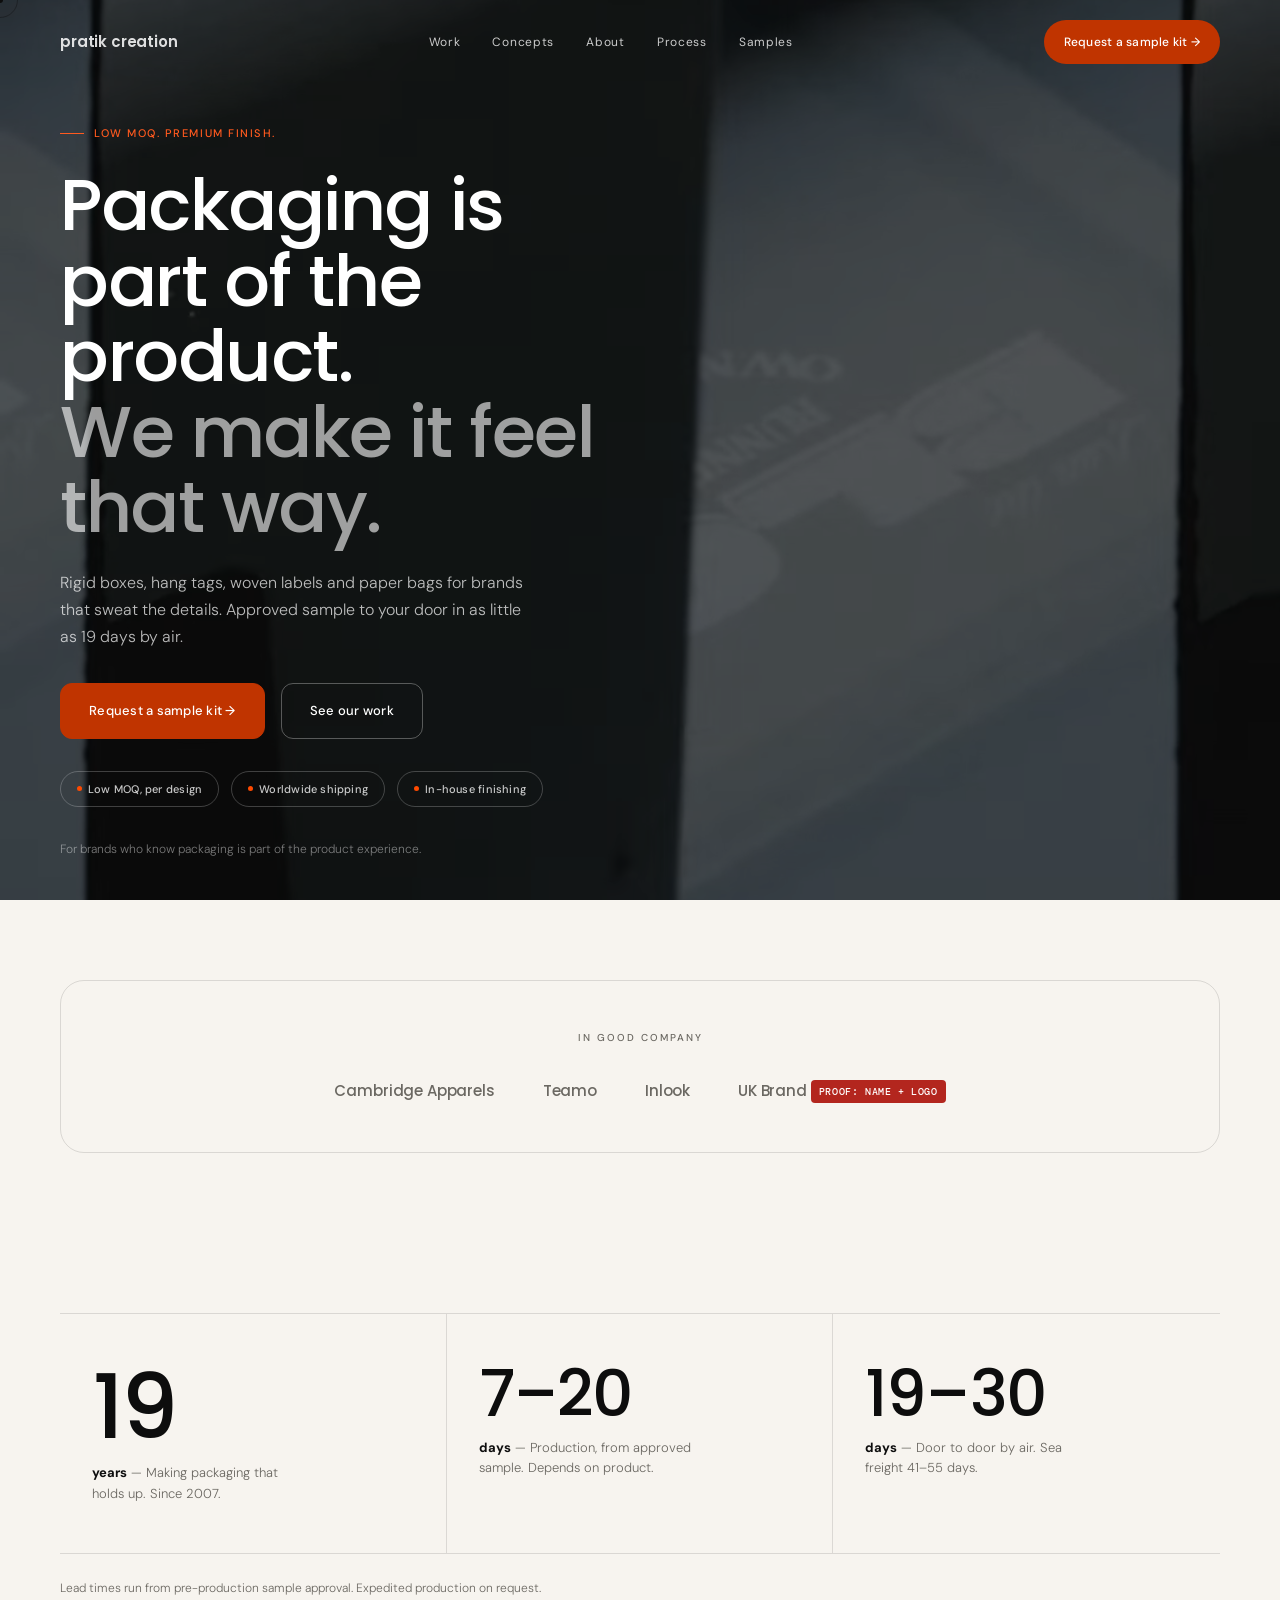
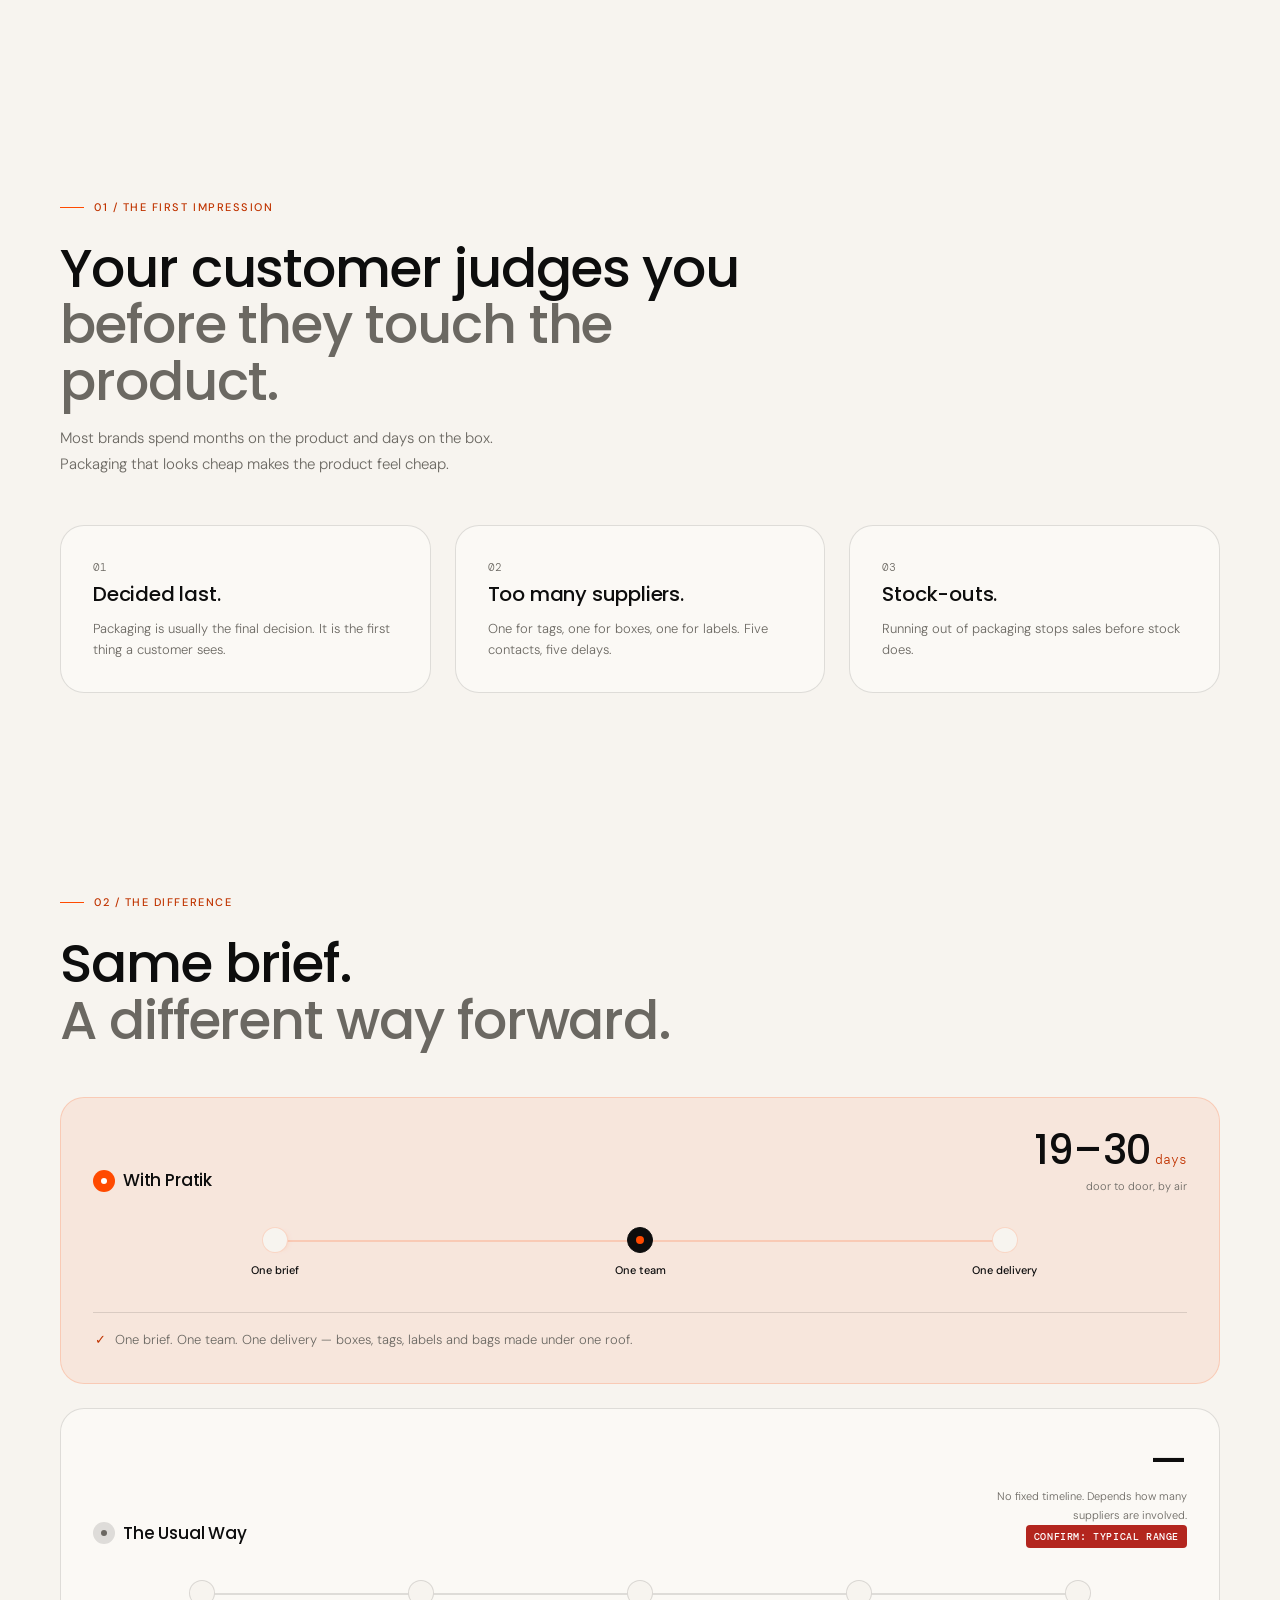
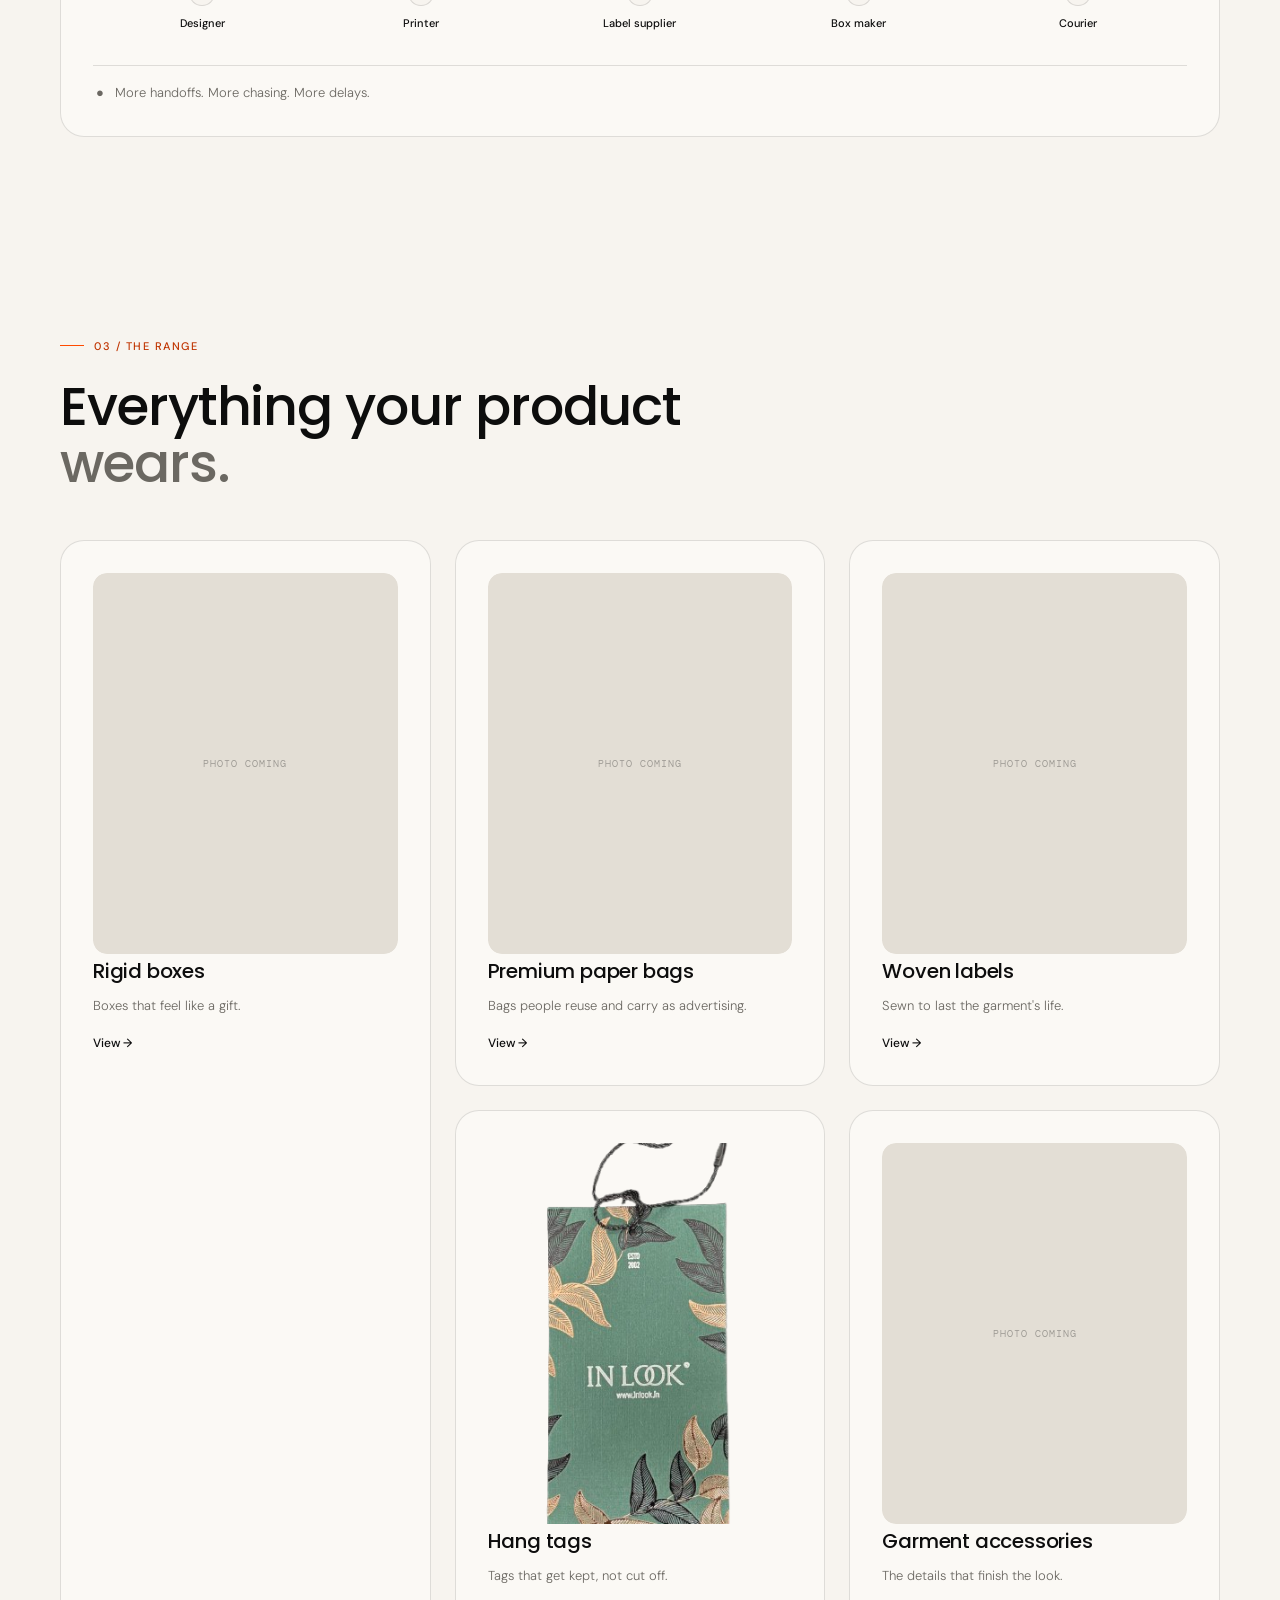
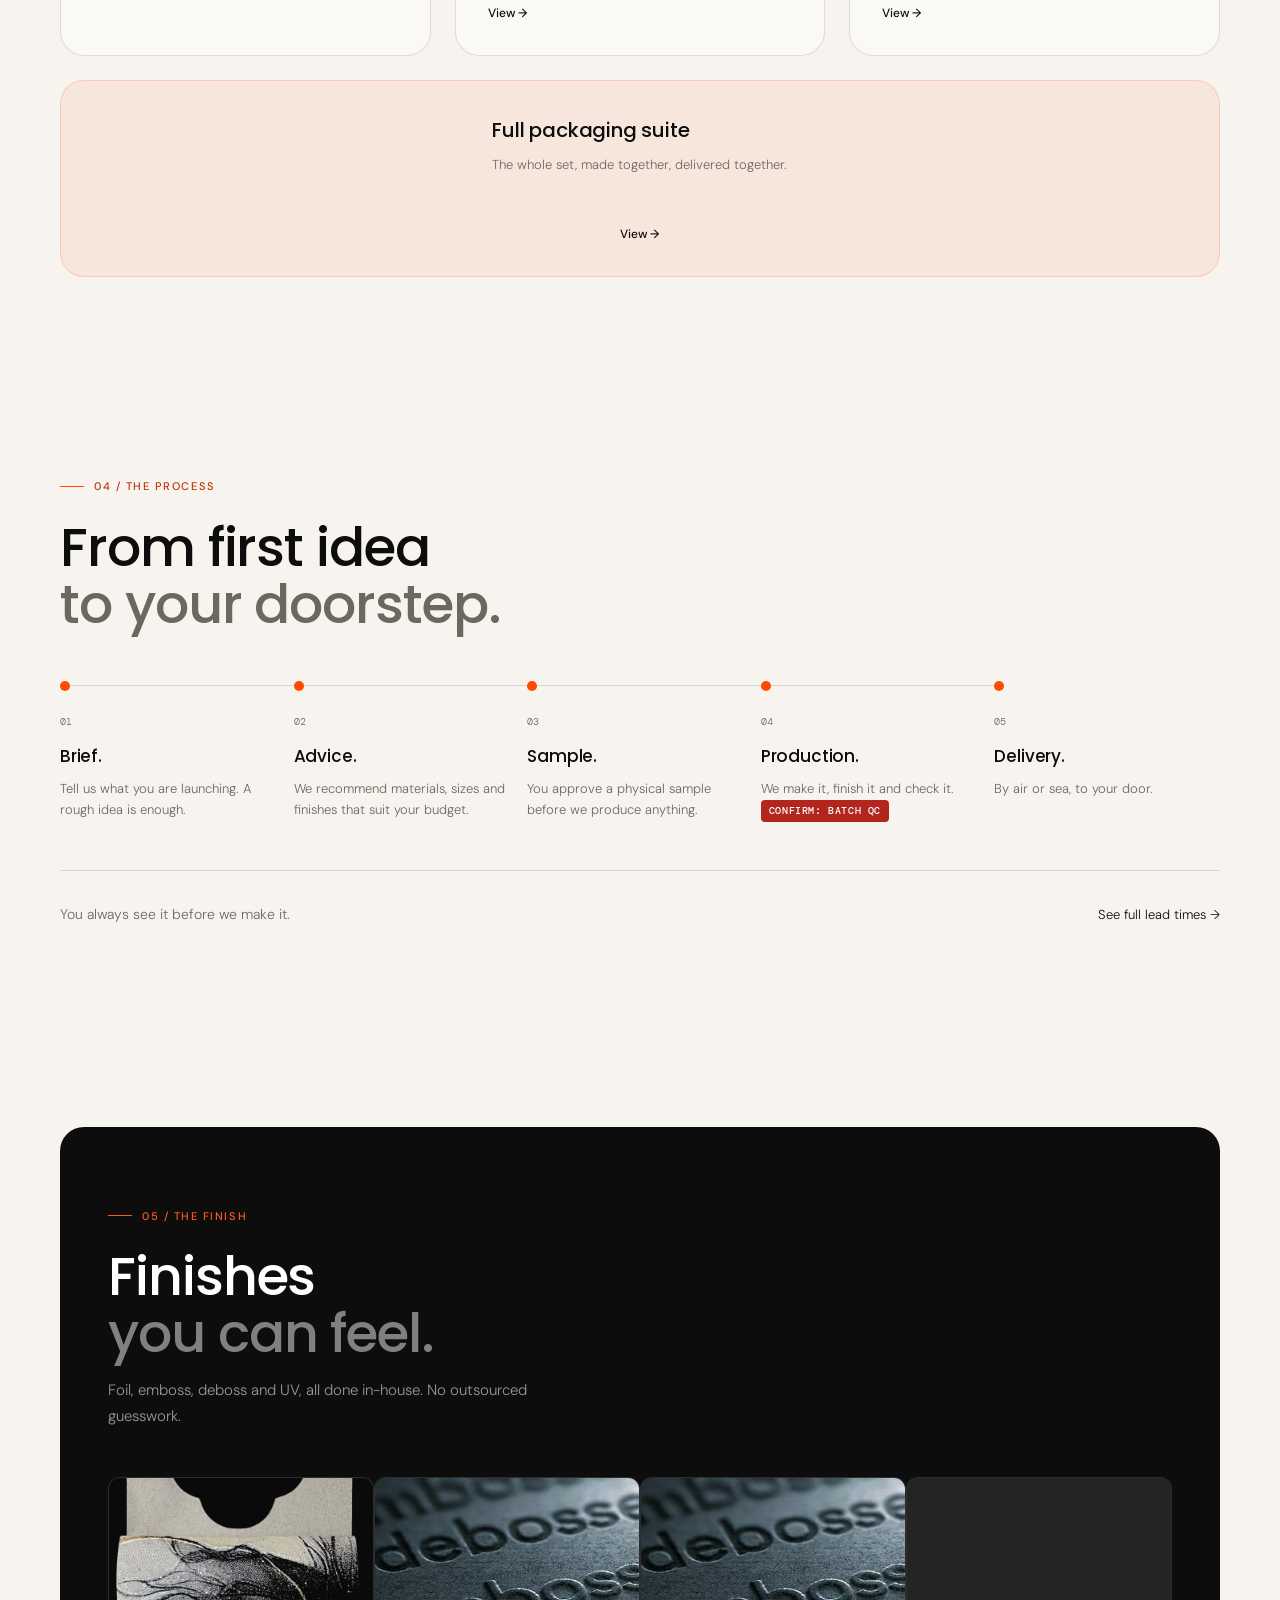
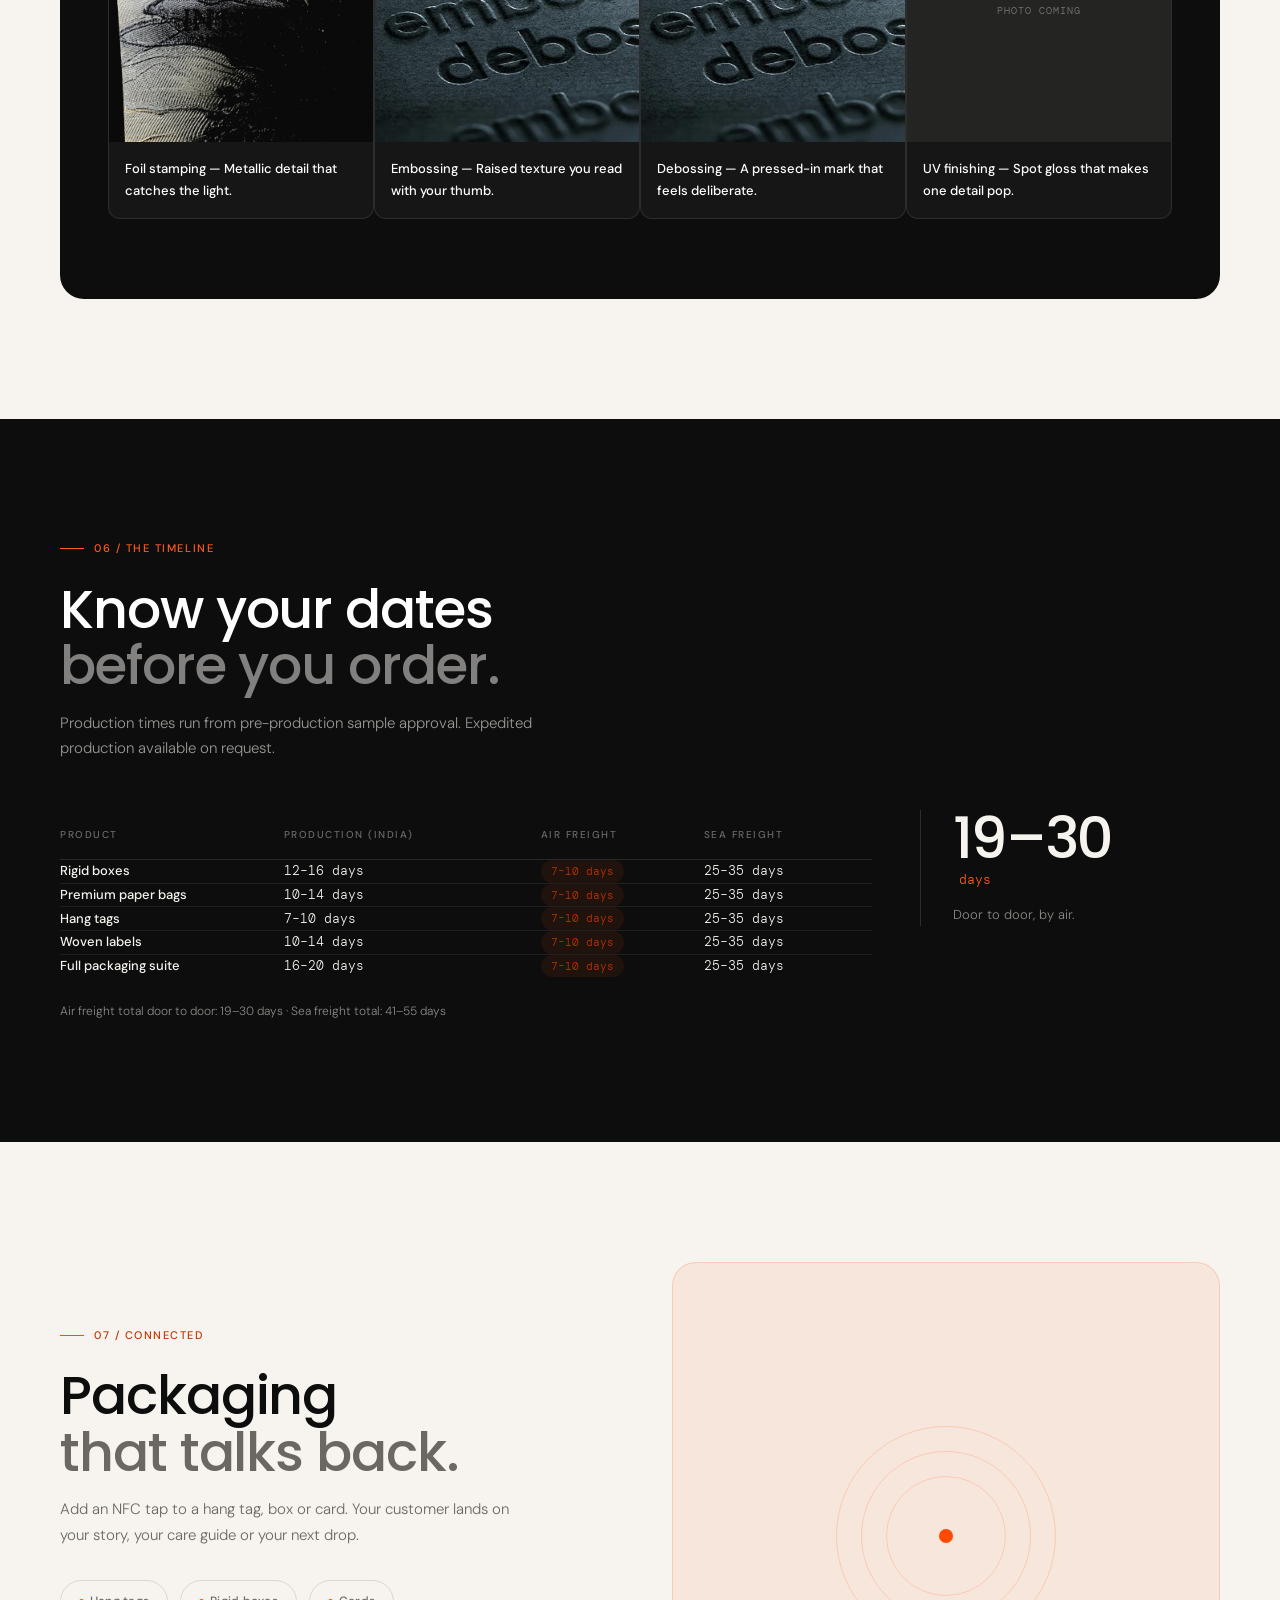
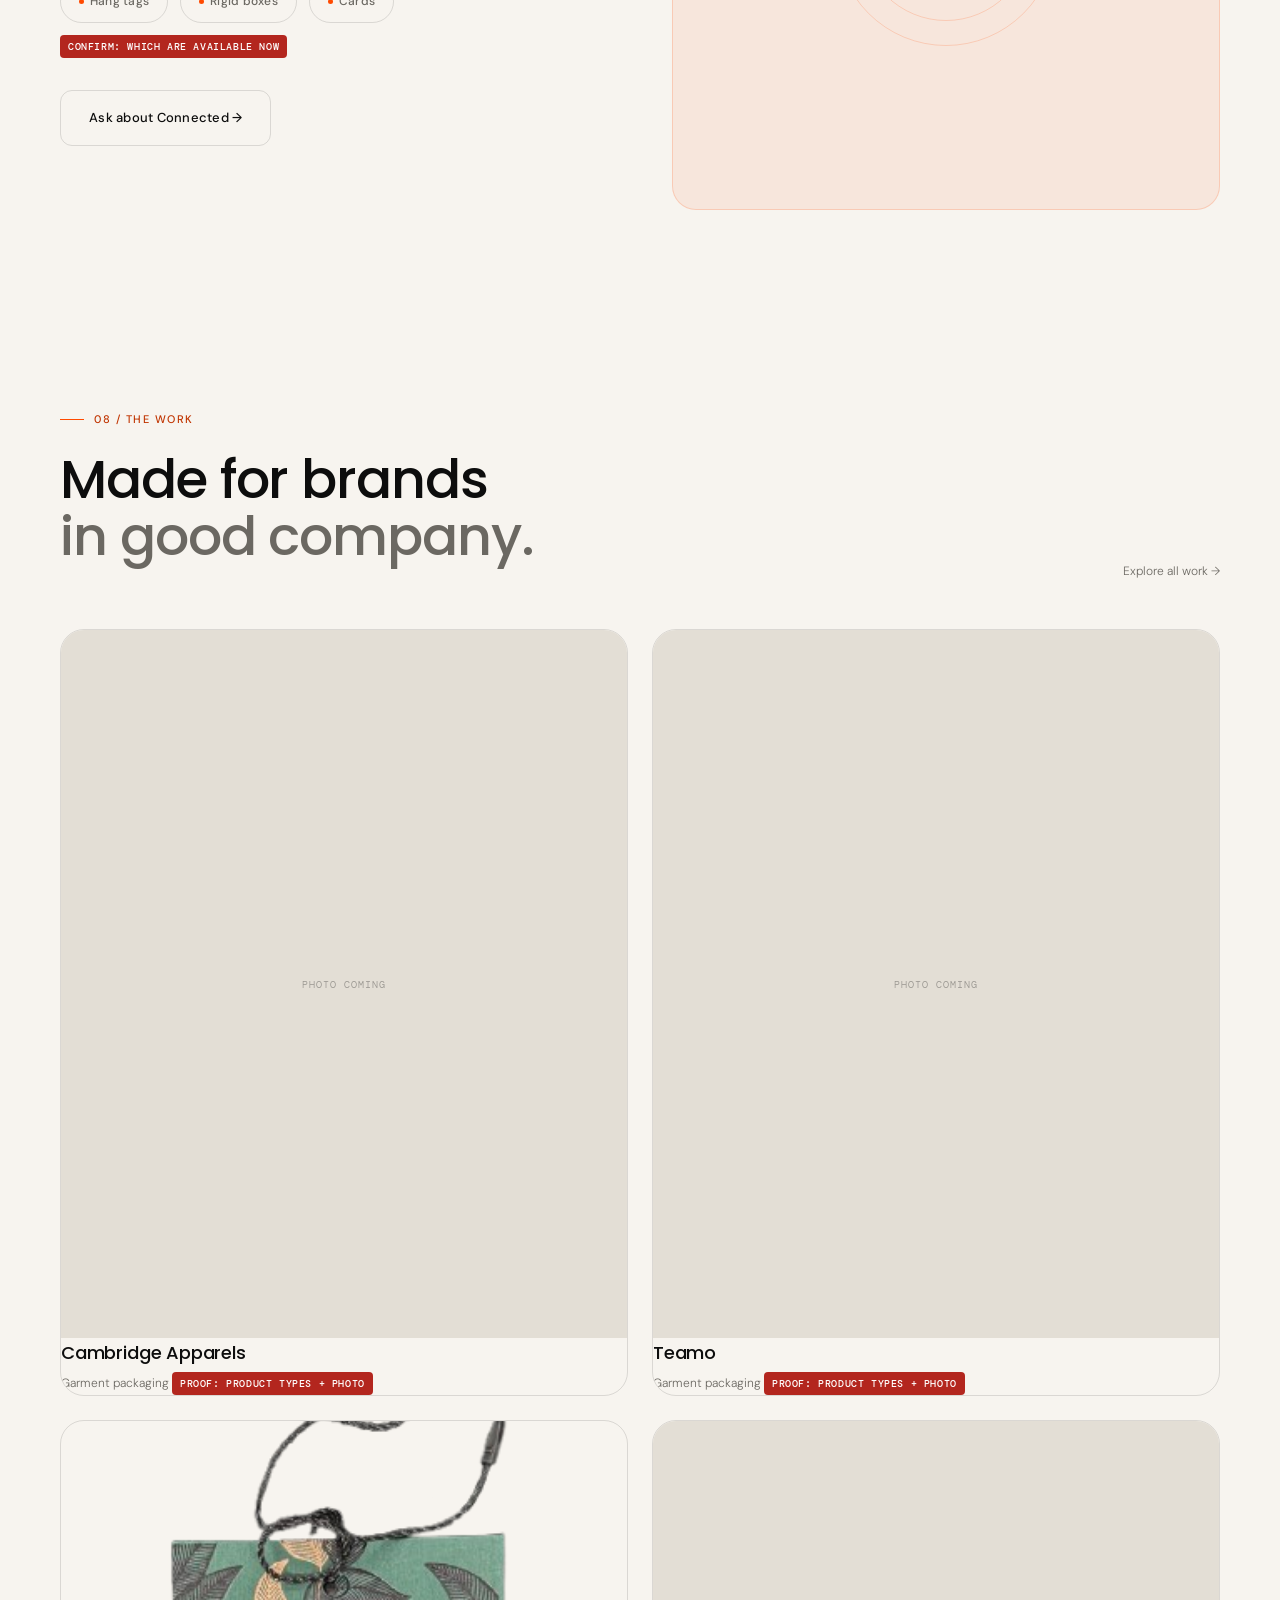
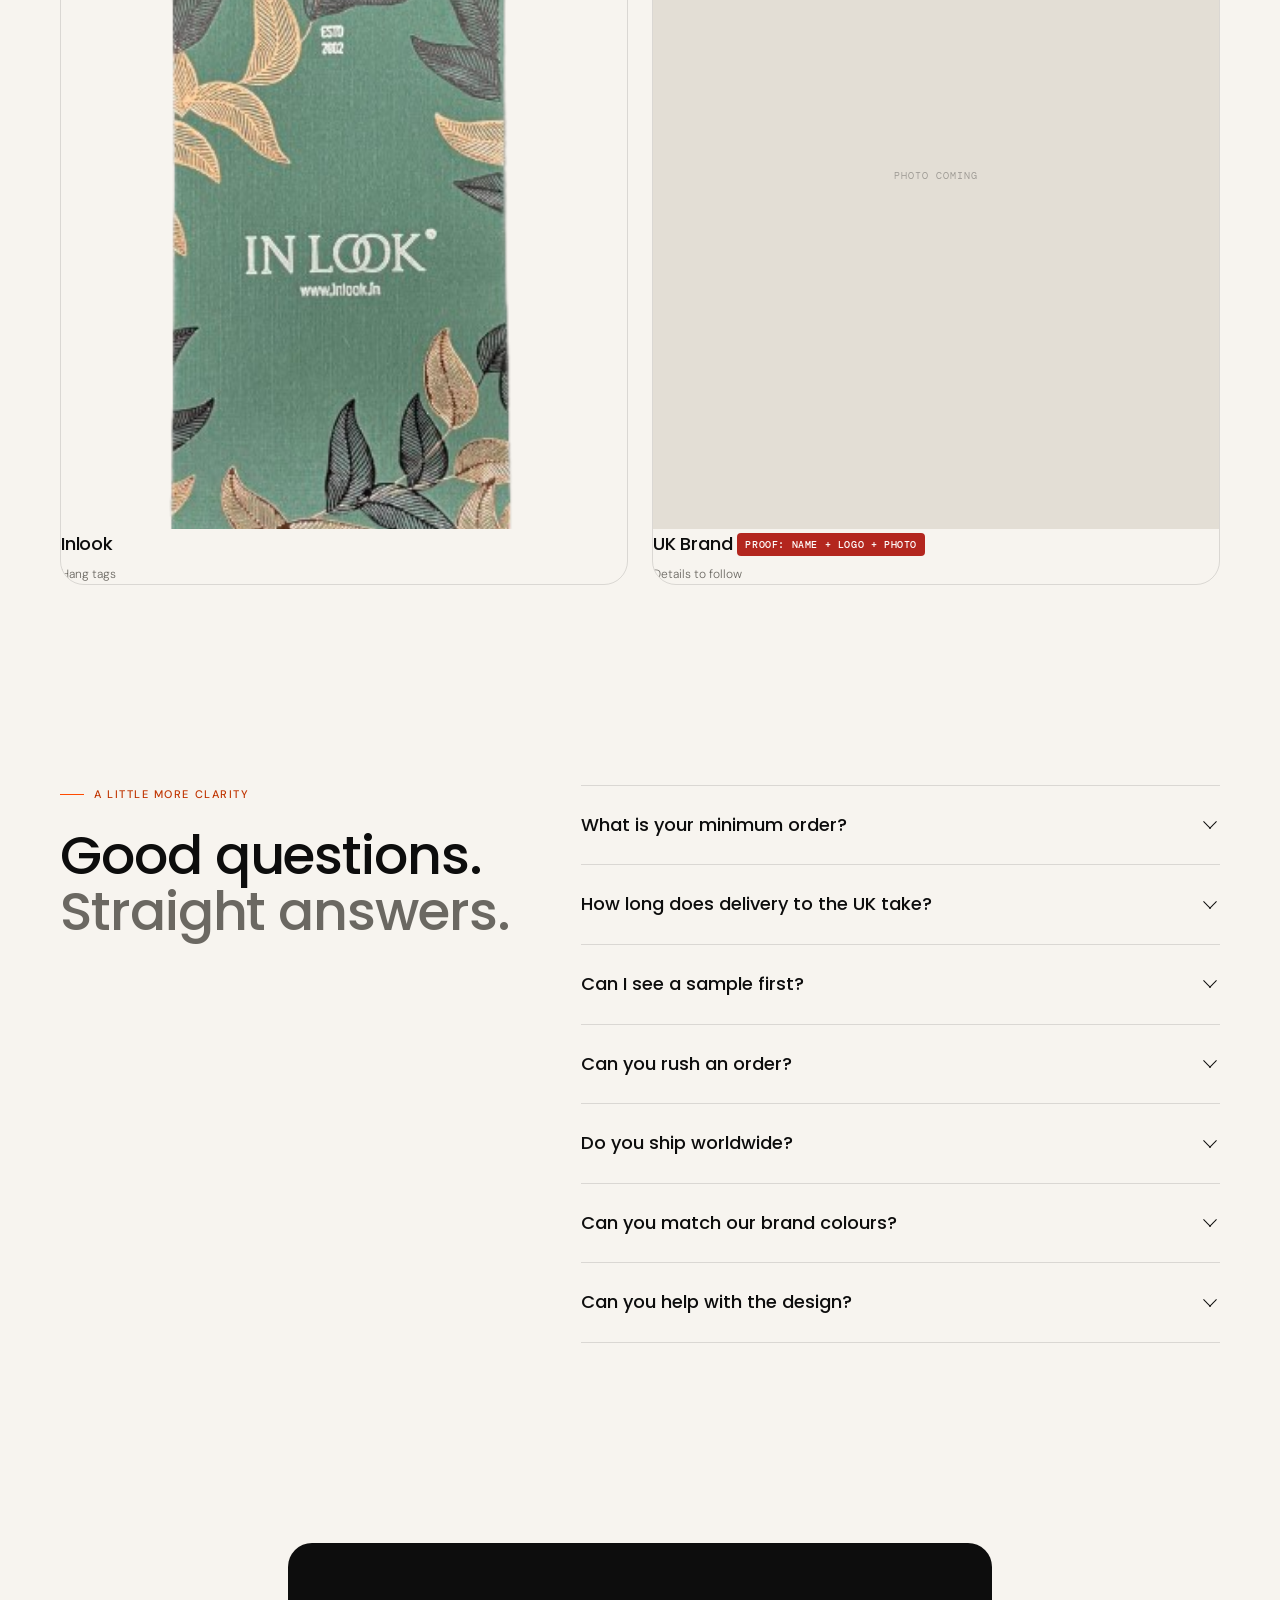
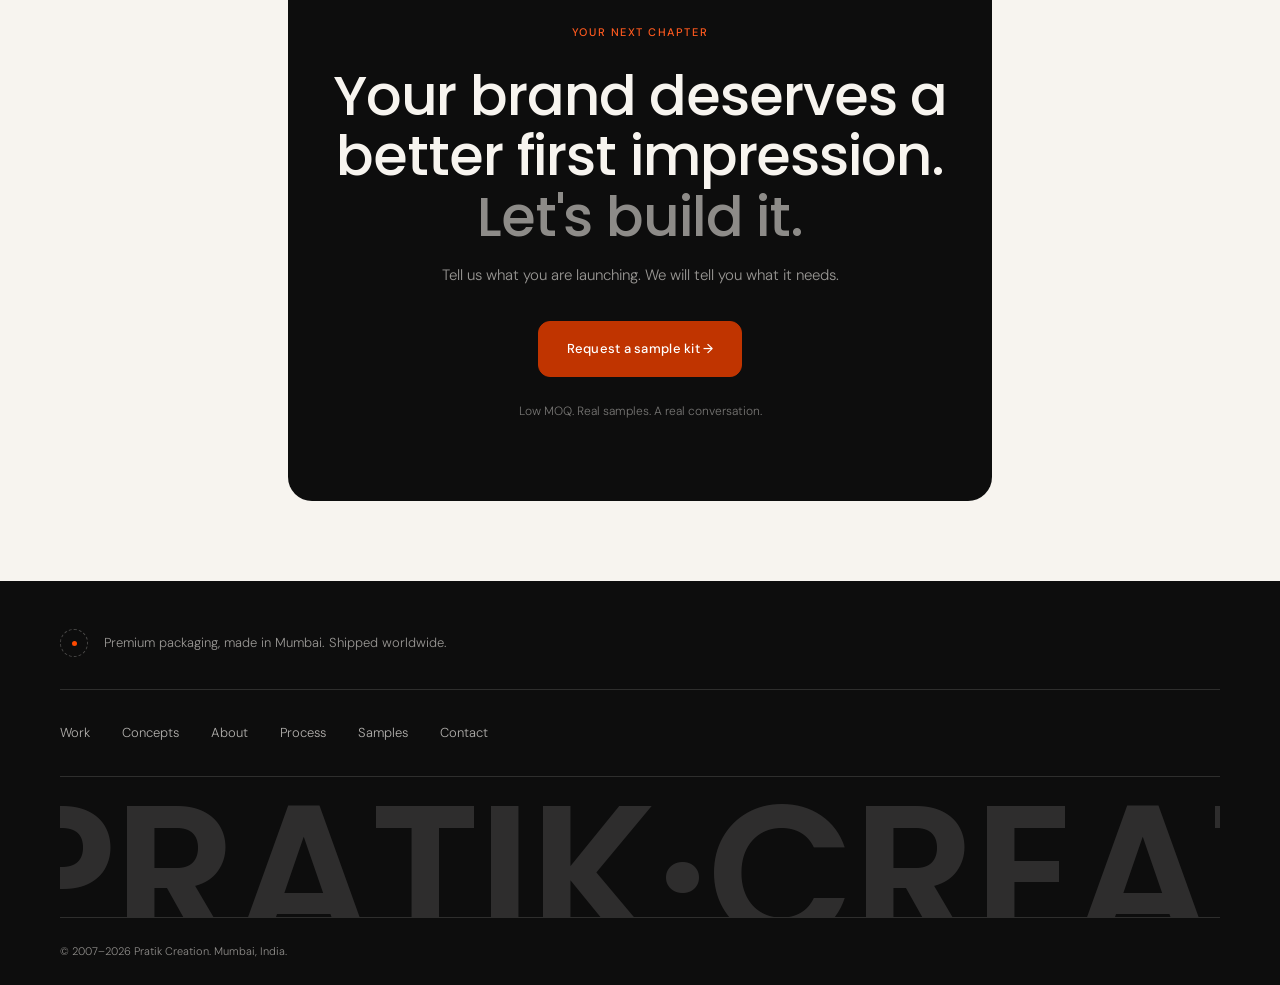
==== commit 6cbe969a: "Add subtle sitewide dot-field background with liquid cursor interaction Adds a faint dot grid behind" ====
--- a/index.html
+++ b/index.html
@@ -688,6 +688,8 @@
   </style>
 </head>
 <body id="page-top" class="home-page">
+
+  <canvas class="dot-field" aria-hidden="true"></canvas>
 
   <!-- page transition overlay -->
   <div class="page-transition" style="opacity:1;pointer-events:all;position:fixed;inset:0;z-index:200;background:var(--c-bg)"></div>
--- a/css/shared.css
+++ b/css/shared.css
@@ -2010,3 +2010,20 @@
   .lightbox { padding: var(--sp-32) var(--page-pad-mob); }
   .lightbox__close { right: var(--page-pad-mob); top: 20px; }
 }
+
+
+/* ── 22. DOT FIELD BACKGROUND ───────────────────────────────── */
+/* a very faint dot grid sitting behind every section, site-wide.
+   position:fixed + z-index:-1 so it paints behind all in-flow
+   content without needing any section background to change — it
+   only shows through wherever a section doesn't already paint its
+   own opaque background. js/main.js draws and animates it (liquid
+   displacement near the cursor on pointer-capable devices; a
+   static grid everywhere else). */
+.dot-field {
+  position: fixed;
+  inset: 0;
+  z-index: -1;
+  display: block;
+  pointer-events: none;
+}
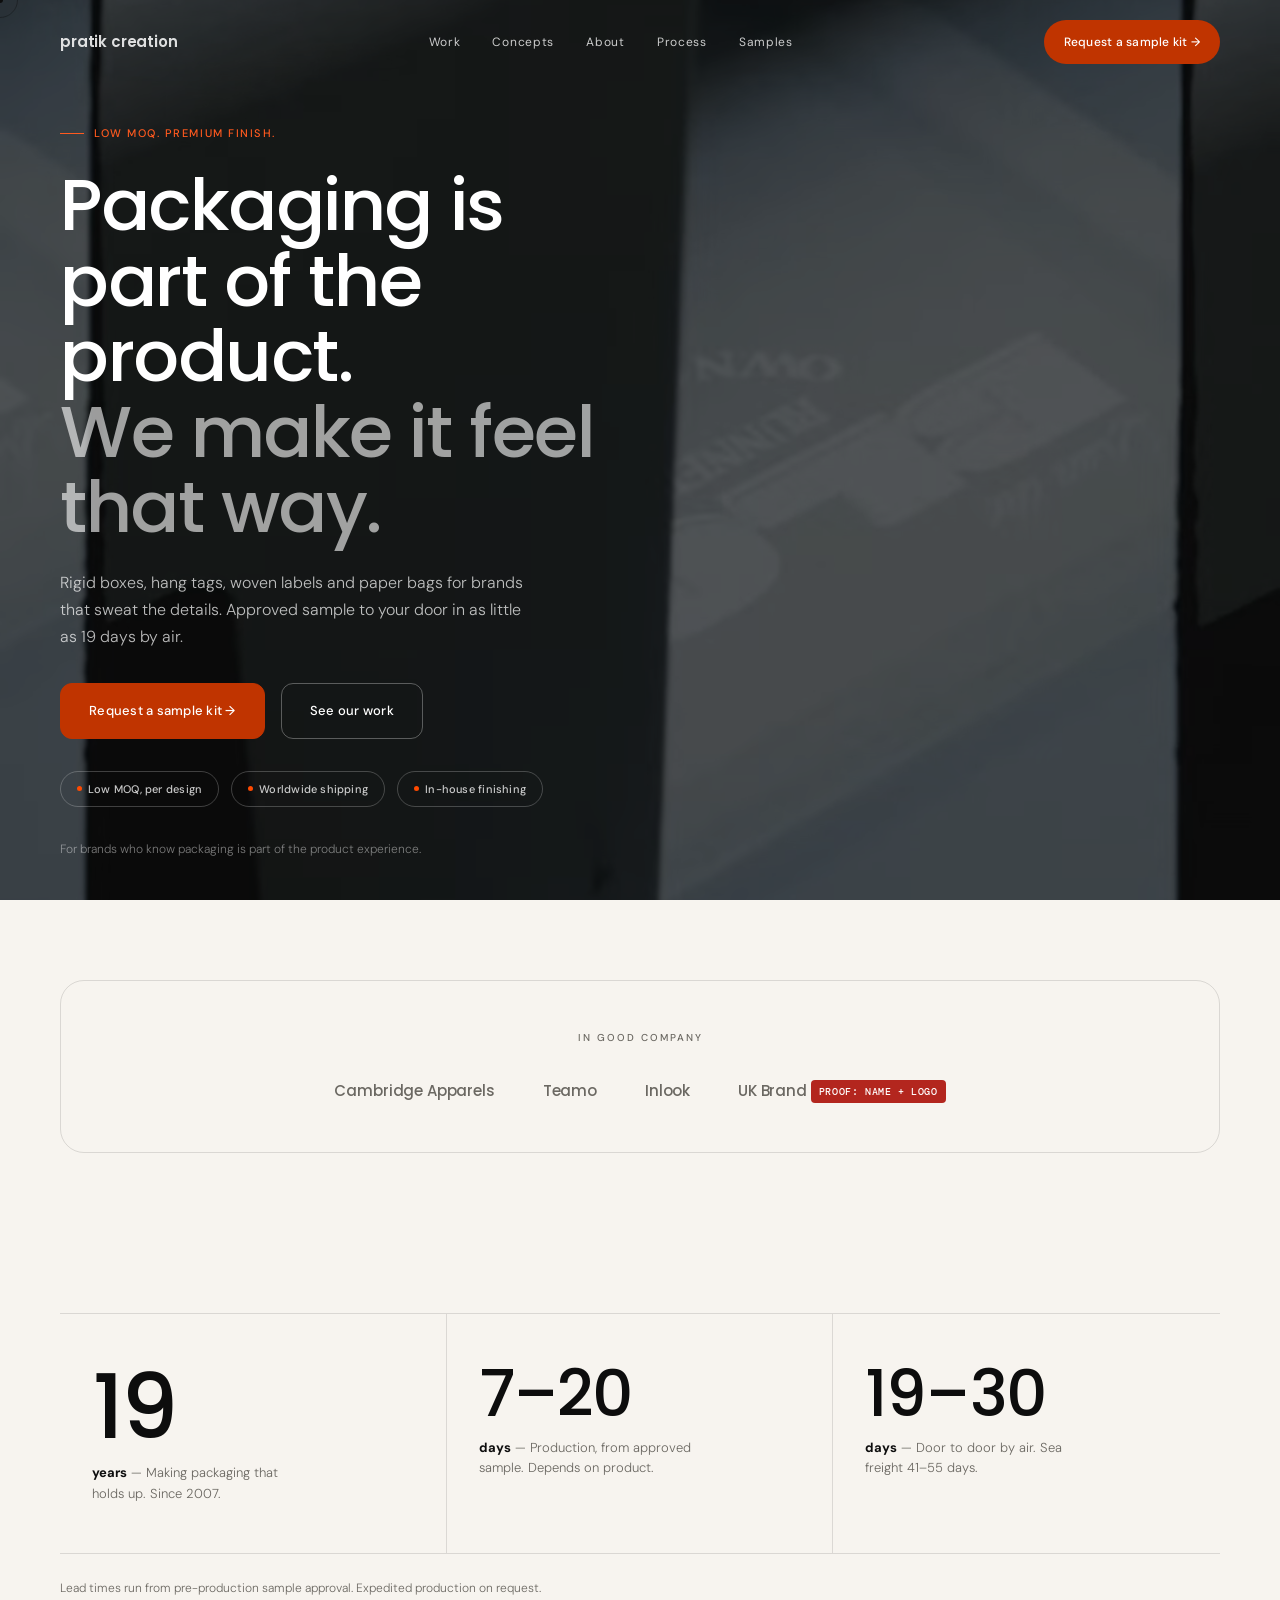
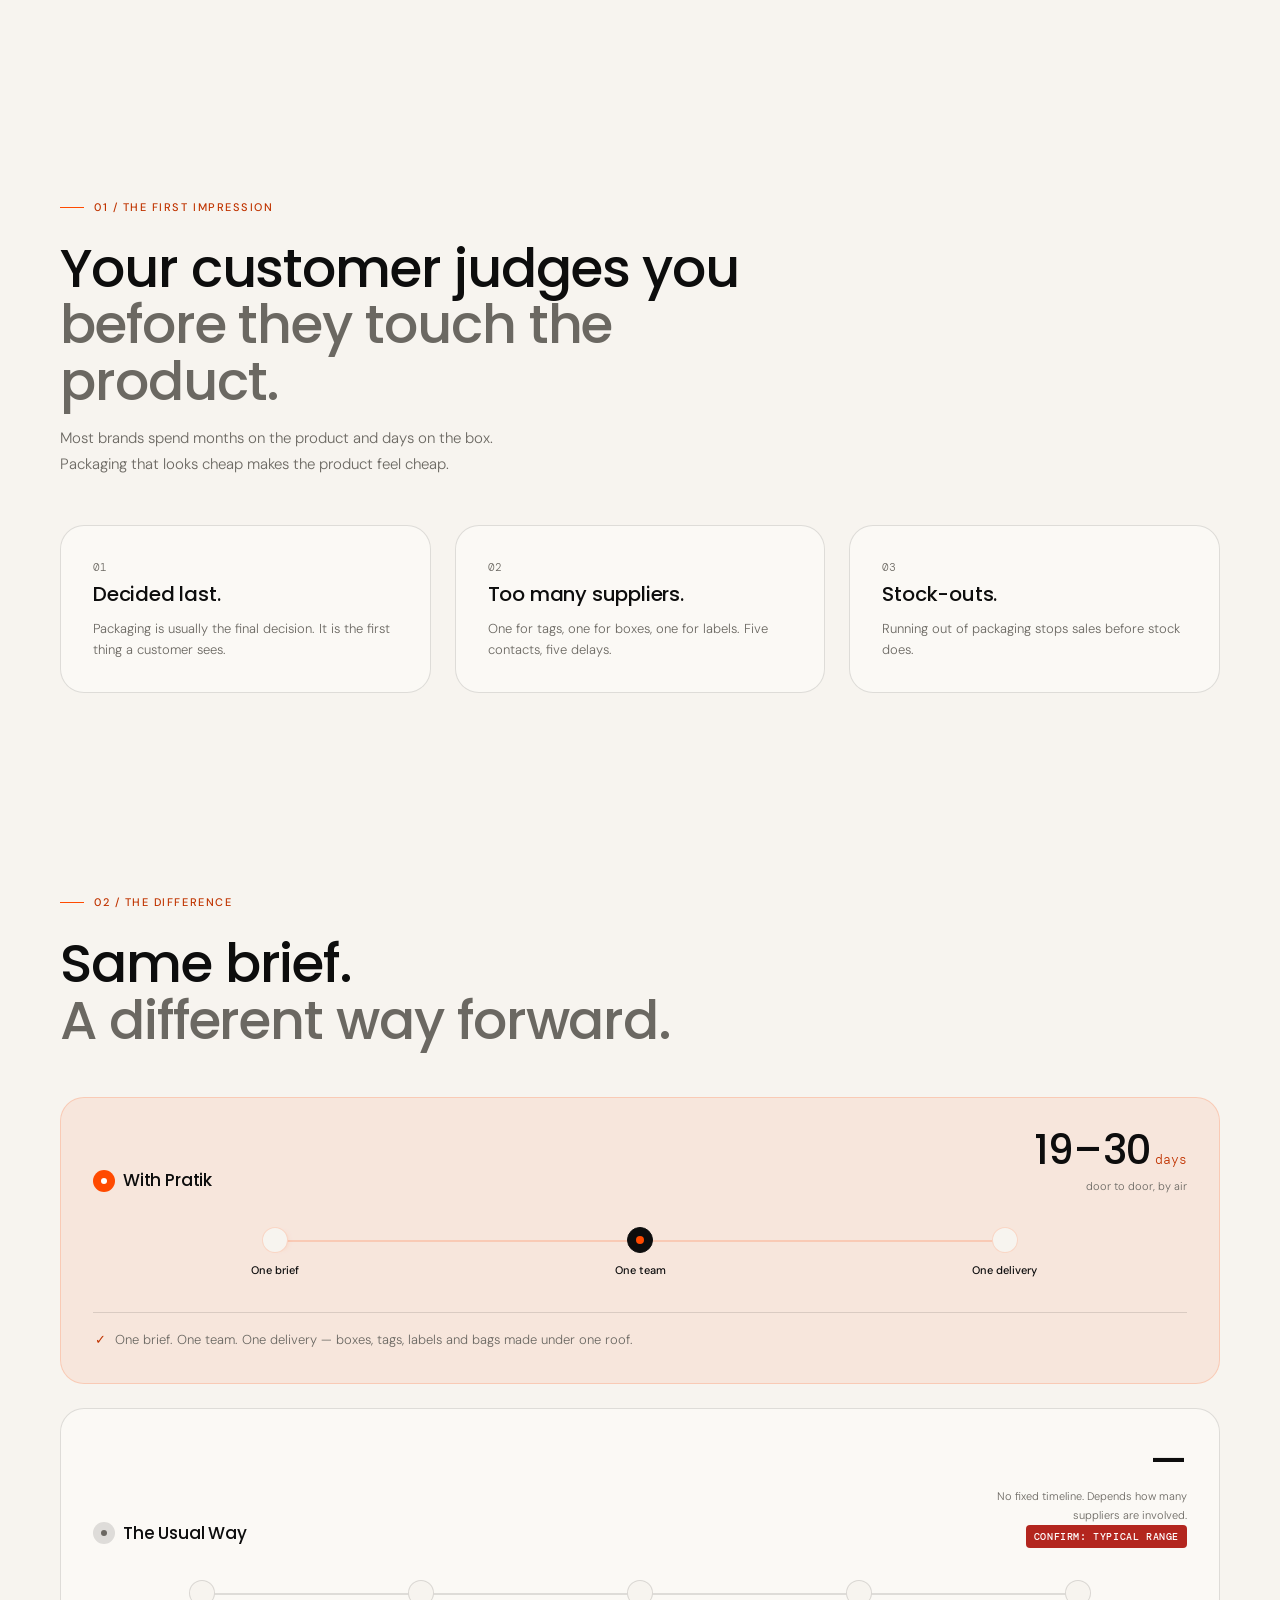
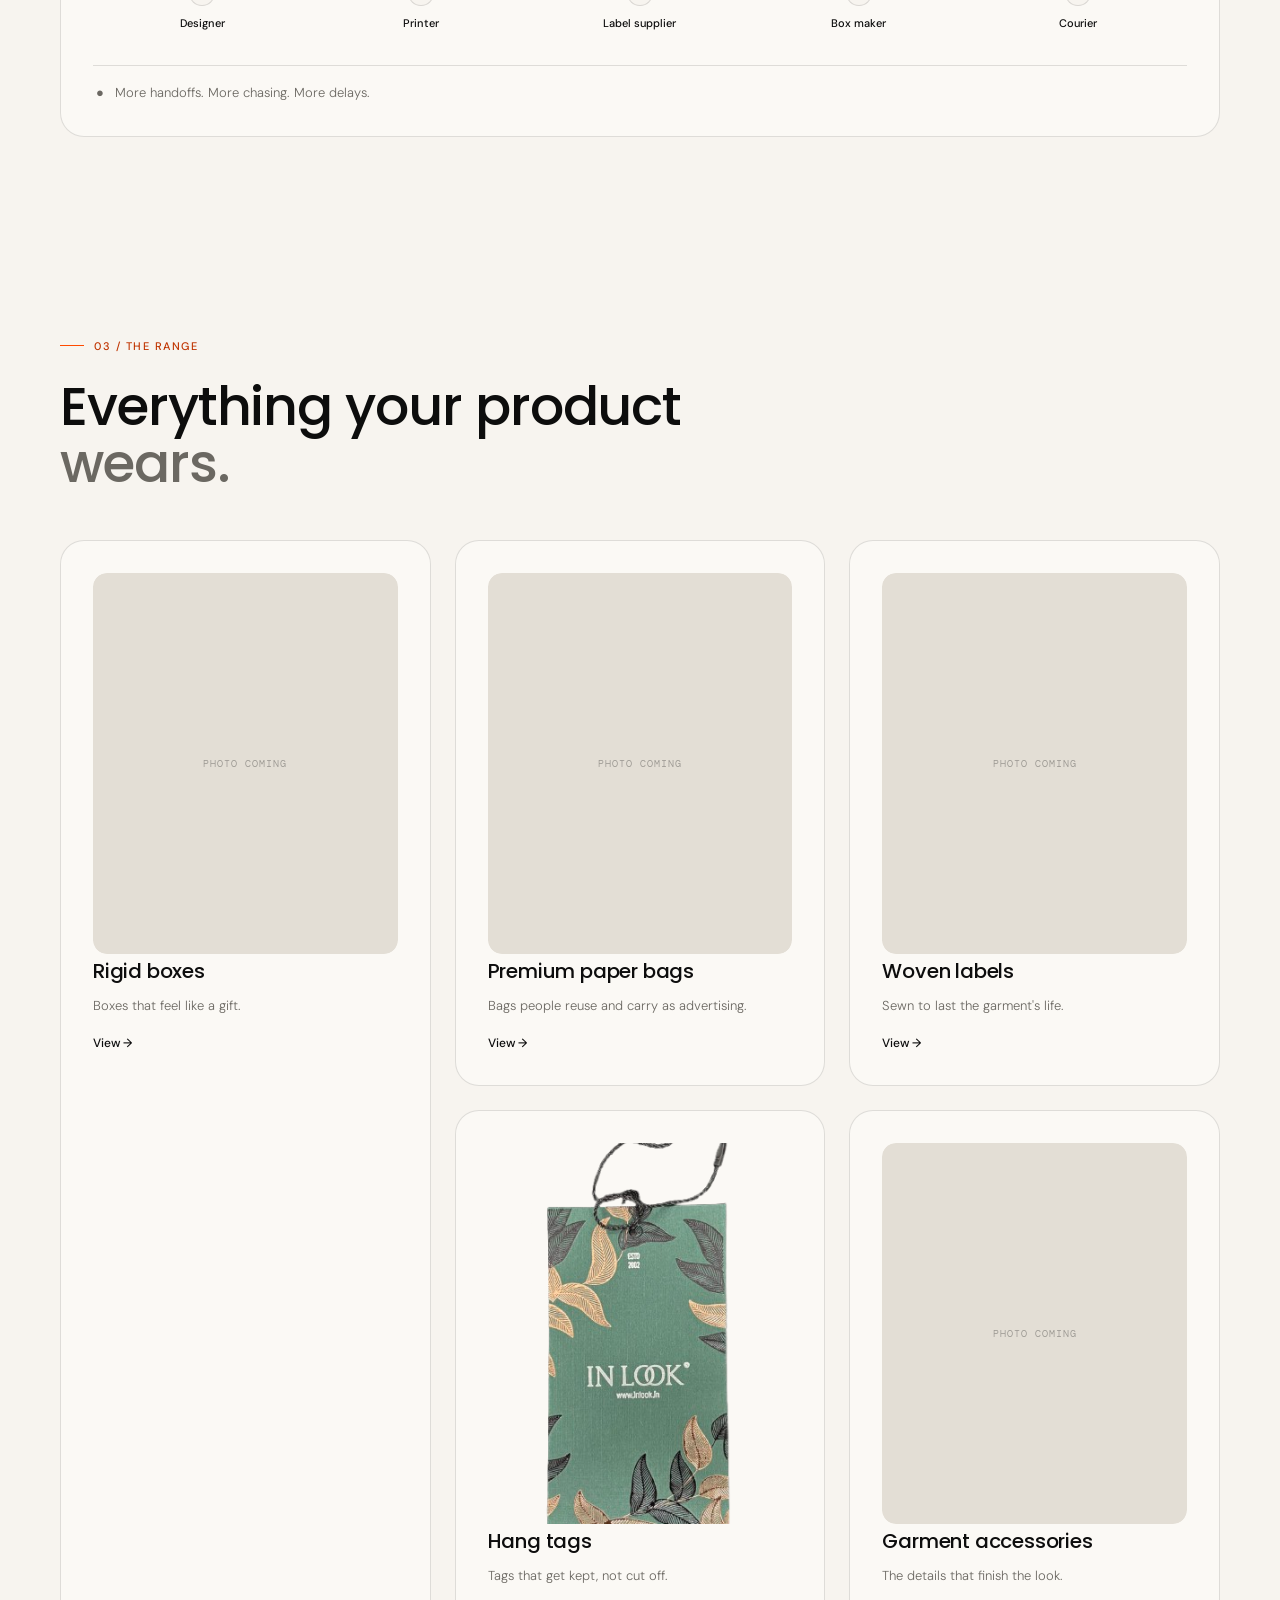
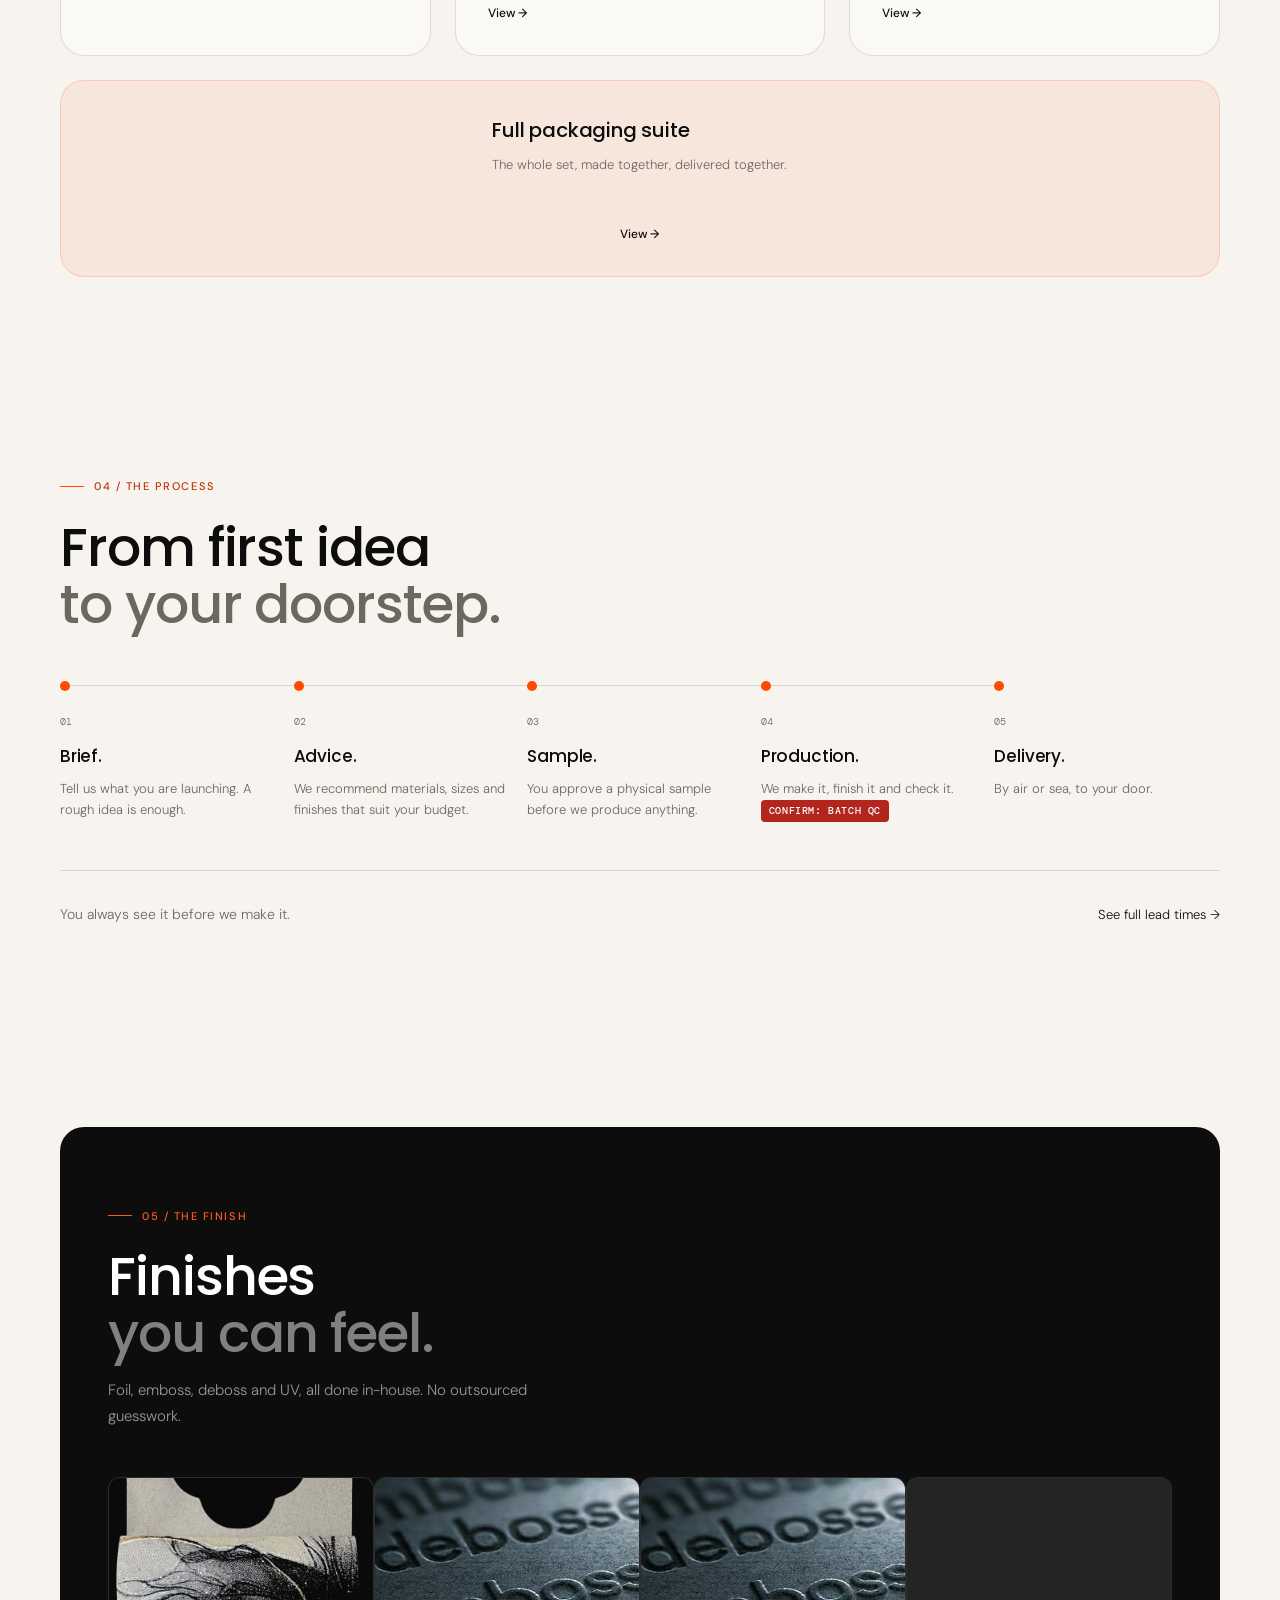
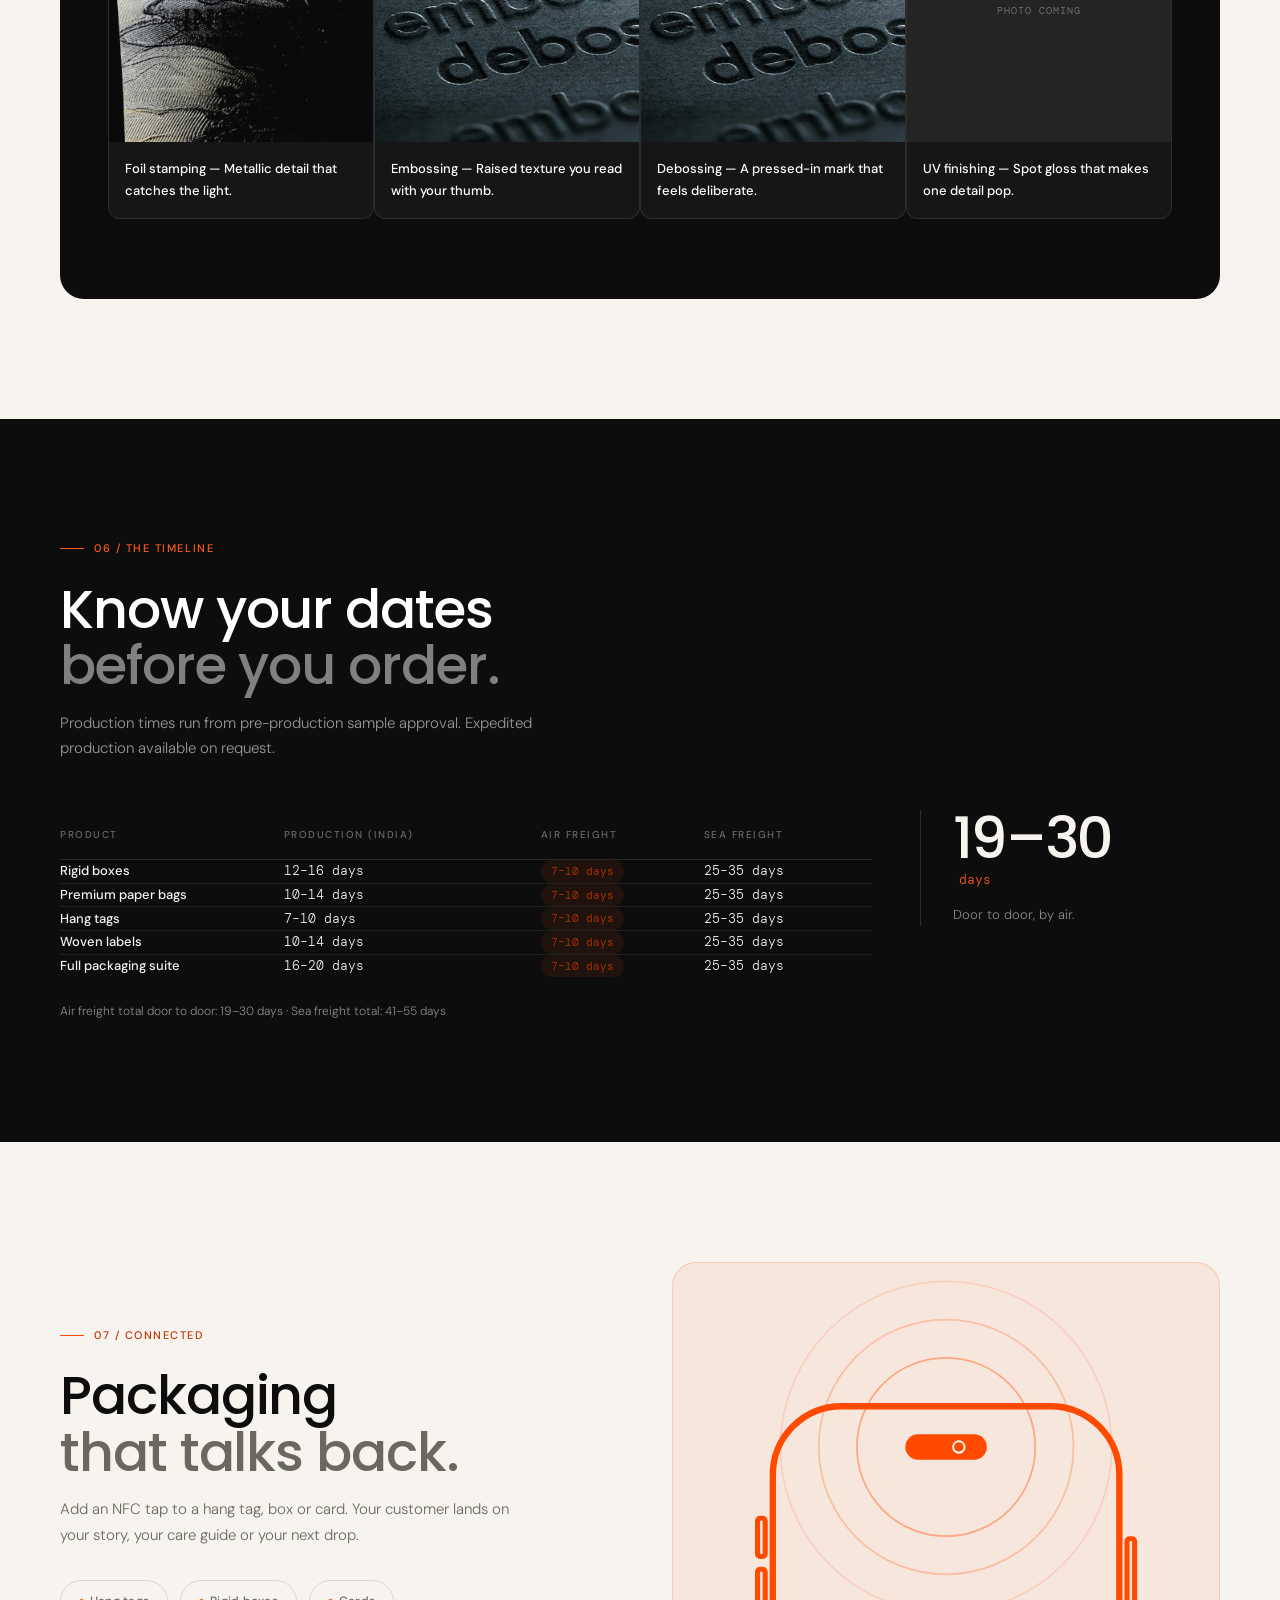
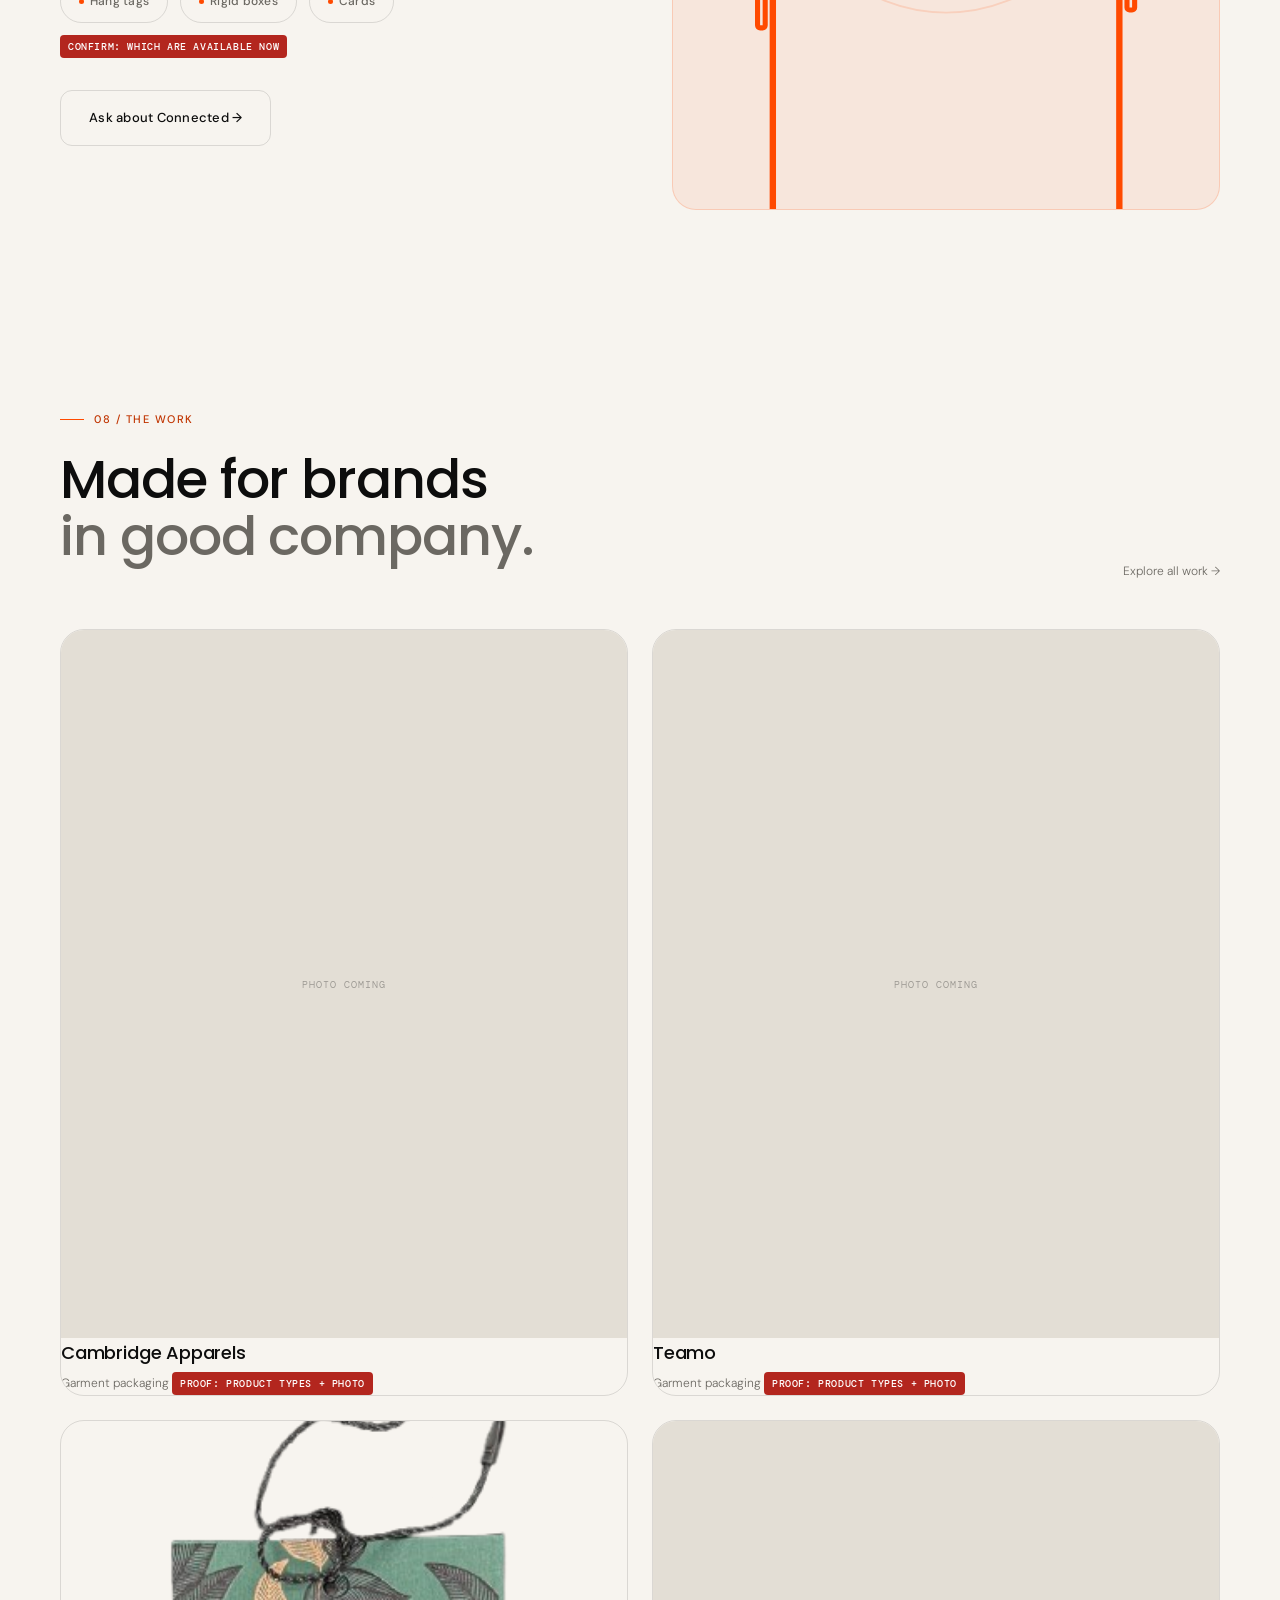
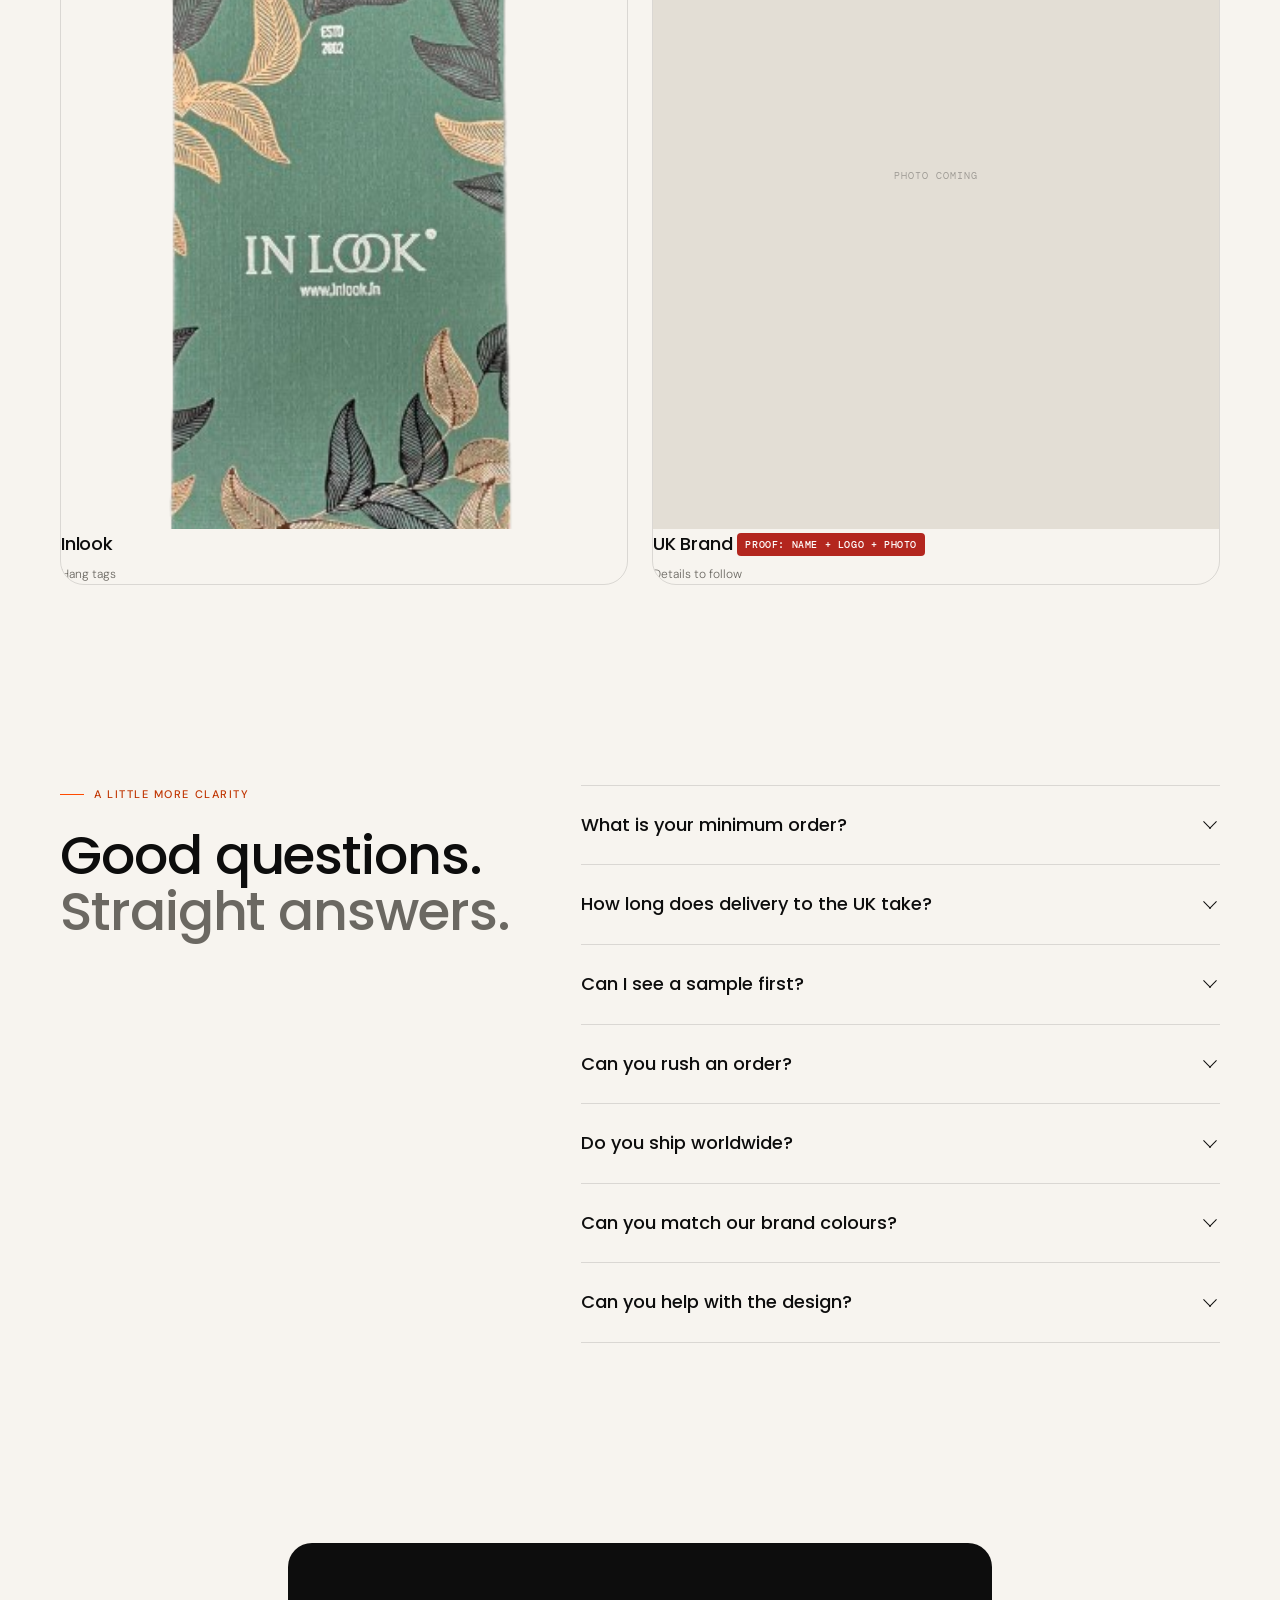
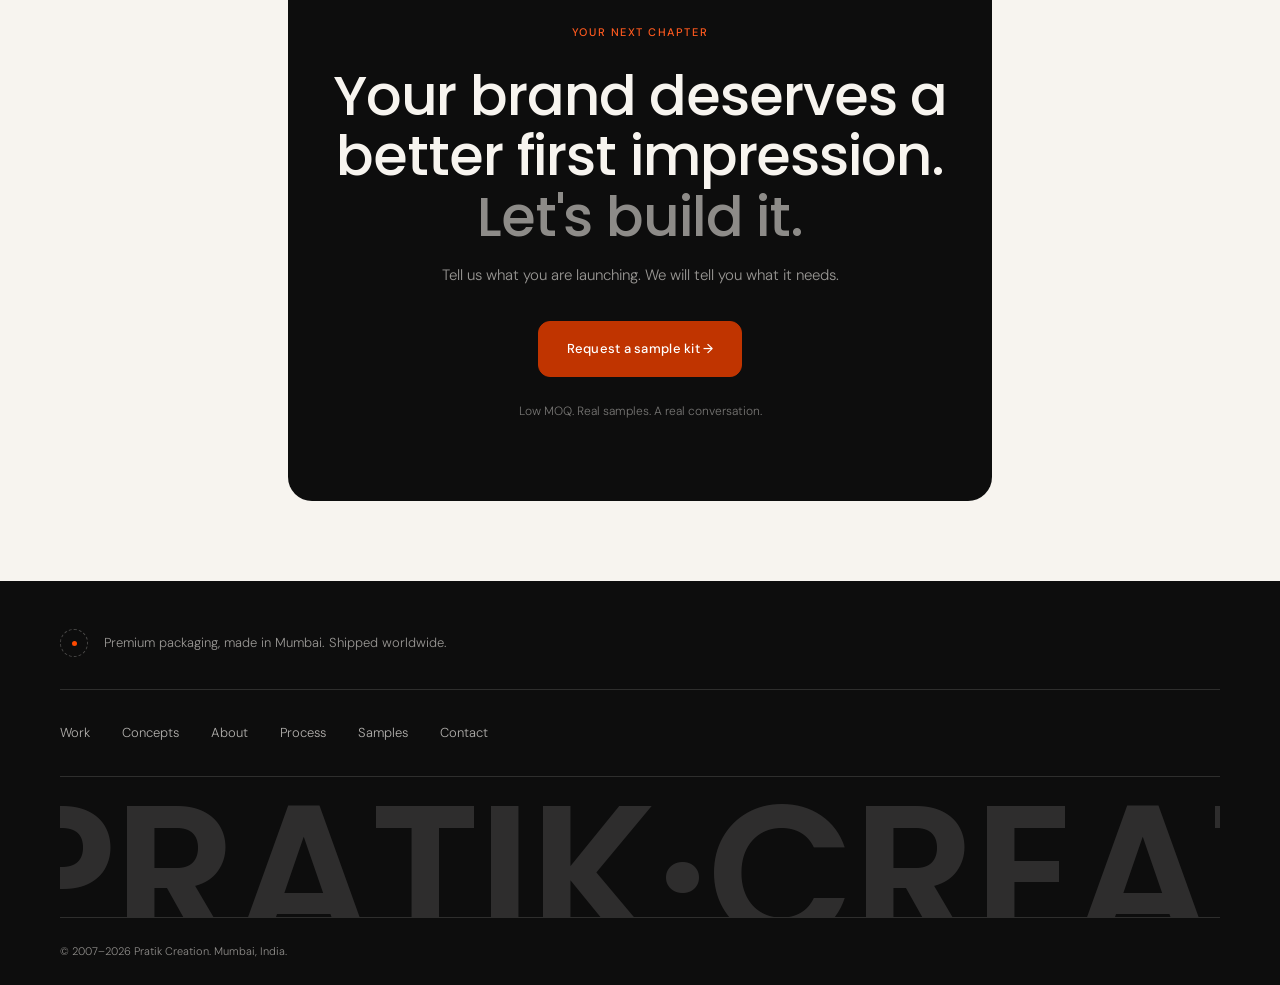
==== commit 040c525e: "Connected section: replace generic ripple mark with an iPhone + NFC signal Draws a simple outlined i" ====
--- a/index.html
+++ b/index.html
@@ -587,32 +587,53 @@
       display: flex;
       align-items: center;
       justify-content: center;
-    }
-    .connected-visual__mark {
-      width: 120px;
-      height: 120px;
-      border-radius: 50%;
-      border: 1px solid var(--accent-soft-line);
-      display: flex;
-      align-items: center;
-      justify-content: center;
-      position: relative;
-    }
-    .connected-visual__mark::before,
-    .connected-visual__mark::after {
-      content: '';
-      position: absolute;
-      border: 1px solid var(--accent-soft-line);
-      border-radius: 50%;
-    }
-    .connected-visual__mark::before { width: 170px; height: 170px; }
-    .connected-visual__mark::after  { width: 220px; height: 220px; }
-    .connected-visual__dot {
-      width: 14px;
-      height: 14px;
-      border-radius: 50%;
-      background: var(--accent);
-    }
+      overflow: hidden;
+    }
+
+    /* phone + NFC signal — rings are centred on the dynamic island and
+       pulse outward from it so it reads as an active tap rather than a
+       static mark. prefers-reduced-motion freezes them at a clean
+       resting frame instead of mid-pulse. */
+    .phone-signal { width: 70%; }
+    .phone-signal__svg {
+      display: block;
+      width: 100%;
+      aspect-ratio: 300 / 220;
+      overflow: visible;
+    }
+    .phone-signal__body   { fill: none; stroke: var(--accent); stroke-width: 5; }
+    .phone-signal__button { fill: none; stroke: var(--accent); stroke-width: 4; }
+    .phone-signal__island { fill: var(--accent); }
+    .phone-signal__lens   { fill: none; stroke: var(--bg-tile); stroke-width: 1.5; }
+
+    .phone-signal__ring {
+      fill: none;
+      stroke: var(--accent);
+      stroke-width: 1.4;
+      transform-box: fill-box;
+      transform-origin: center;
+      animation: phone-signal-pulse 3.6s var(--ease-out) infinite;
+    }
+    .phone-signal__ring--1 { opacity: 0.4;  animation-delay: 0s; }
+    .phone-signal__ring--2 { opacity: 0.25; animation-delay: 0.9s; }
+    .phone-signal__ring--3 { opacity: 0.14; animation-delay: 1.8s; }
+
+    @keyframes phone-signal-pulse {
+      0%   { transform: scale(0.9); opacity: 0.4; }
+      65%  { opacity: 0.12; }
+      100% { transform: scale(1.06); opacity: 0; }
+    }
+
+    @media (prefers-reduced-motion: reduce) {
+      .phone-signal__ring {
+        animation: none;
+        transform: scale(1);
+      }
+      .phone-signal__ring--1 { opacity: 0.35; }
+      .phone-signal__ring--2 { opacity: 0.22; }
+      .phone-signal__ring--3 { opacity: 0.12; }
+    }
+
     @media (max-width: 900px) {
       .connected-grid { grid-template-columns: 1fr; }
       .connected-visual { order: -1; max-width: 320px; margin: 0 auto; }
@@ -1124,8 +1145,18 @@
         <a href="mailto:hello@pratikcreation.com" class="btn btn--secondary">Ask about Connected →</a>
       </div>
       <div class="connected-visual reveal reveal-d1" aria-hidden="true">
-        <div class="connected-visual__mark">
-          <span class="connected-visual__dot"></span>
+        <div class="phone-signal">
+          <svg class="phone-signal__svg" viewBox="0 0 300 220" preserveAspectRatio="xMidYMin meet">
+            <circle class="phone-signal__ring phone-signal__ring--3" cx="150" cy="40" r="130"></circle>
+            <circle class="phone-signal__ring phone-signal__ring--2" cx="150" cy="40" r="100"></circle>
+            <circle class="phone-signal__ring phone-signal__ring--1" cx="150" cy="40" r="70"></circle>
+            <rect class="phone-signal__body" x="14" y="8" width="272" height="520" rx="54" ry="54"></rect>
+            <rect class="phone-signal__button" x="2" y="96" width="6" height="30" rx="2"></rect>
+            <rect class="phone-signal__button" x="2" y="136" width="6" height="46" rx="2"></rect>
+            <rect class="phone-signal__button" x="292" y="112" width="6" height="56" rx="2"></rect>
+            <rect class="phone-signal__island" x="118" y="30" width="64" height="20" rx="10"></rect>
+            <circle class="phone-signal__lens" cx="160" cy="40" r="4.5"></circle>
+          </svg>
         </div>
       </div>
     </div>
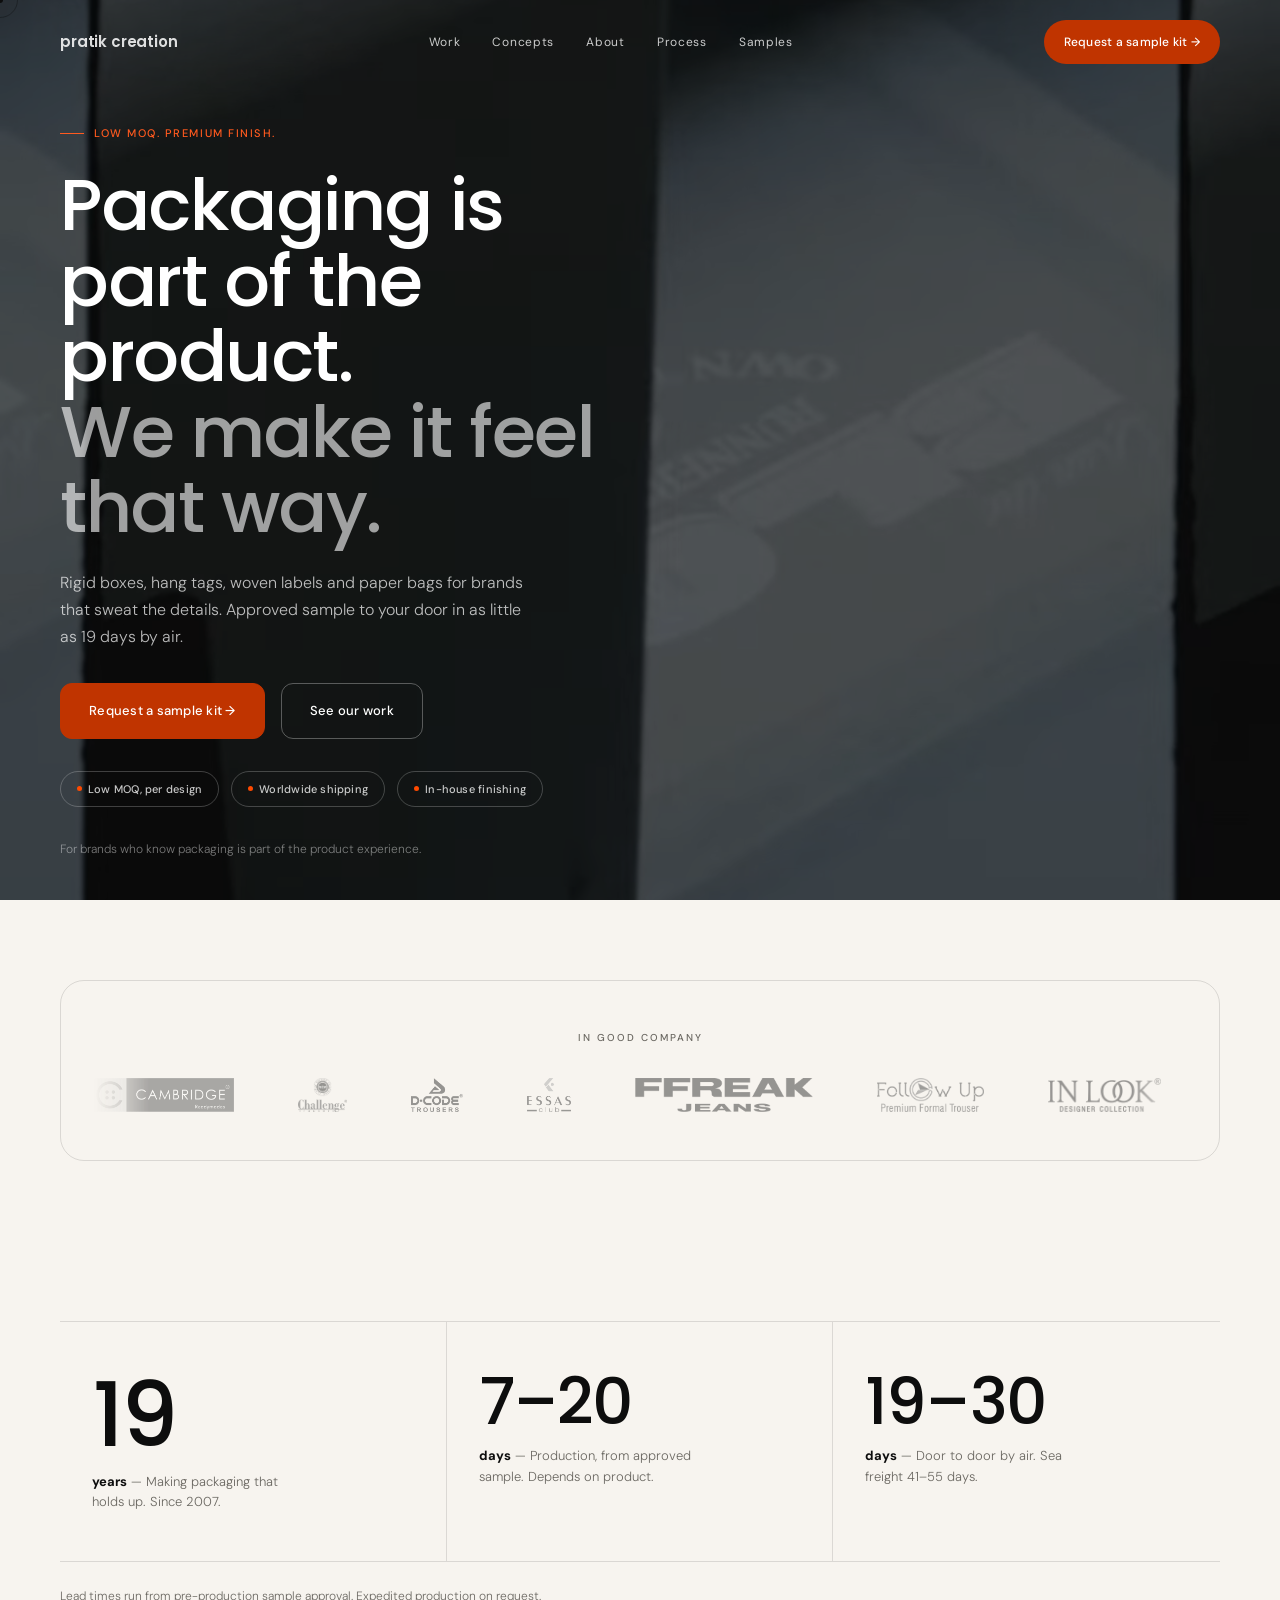
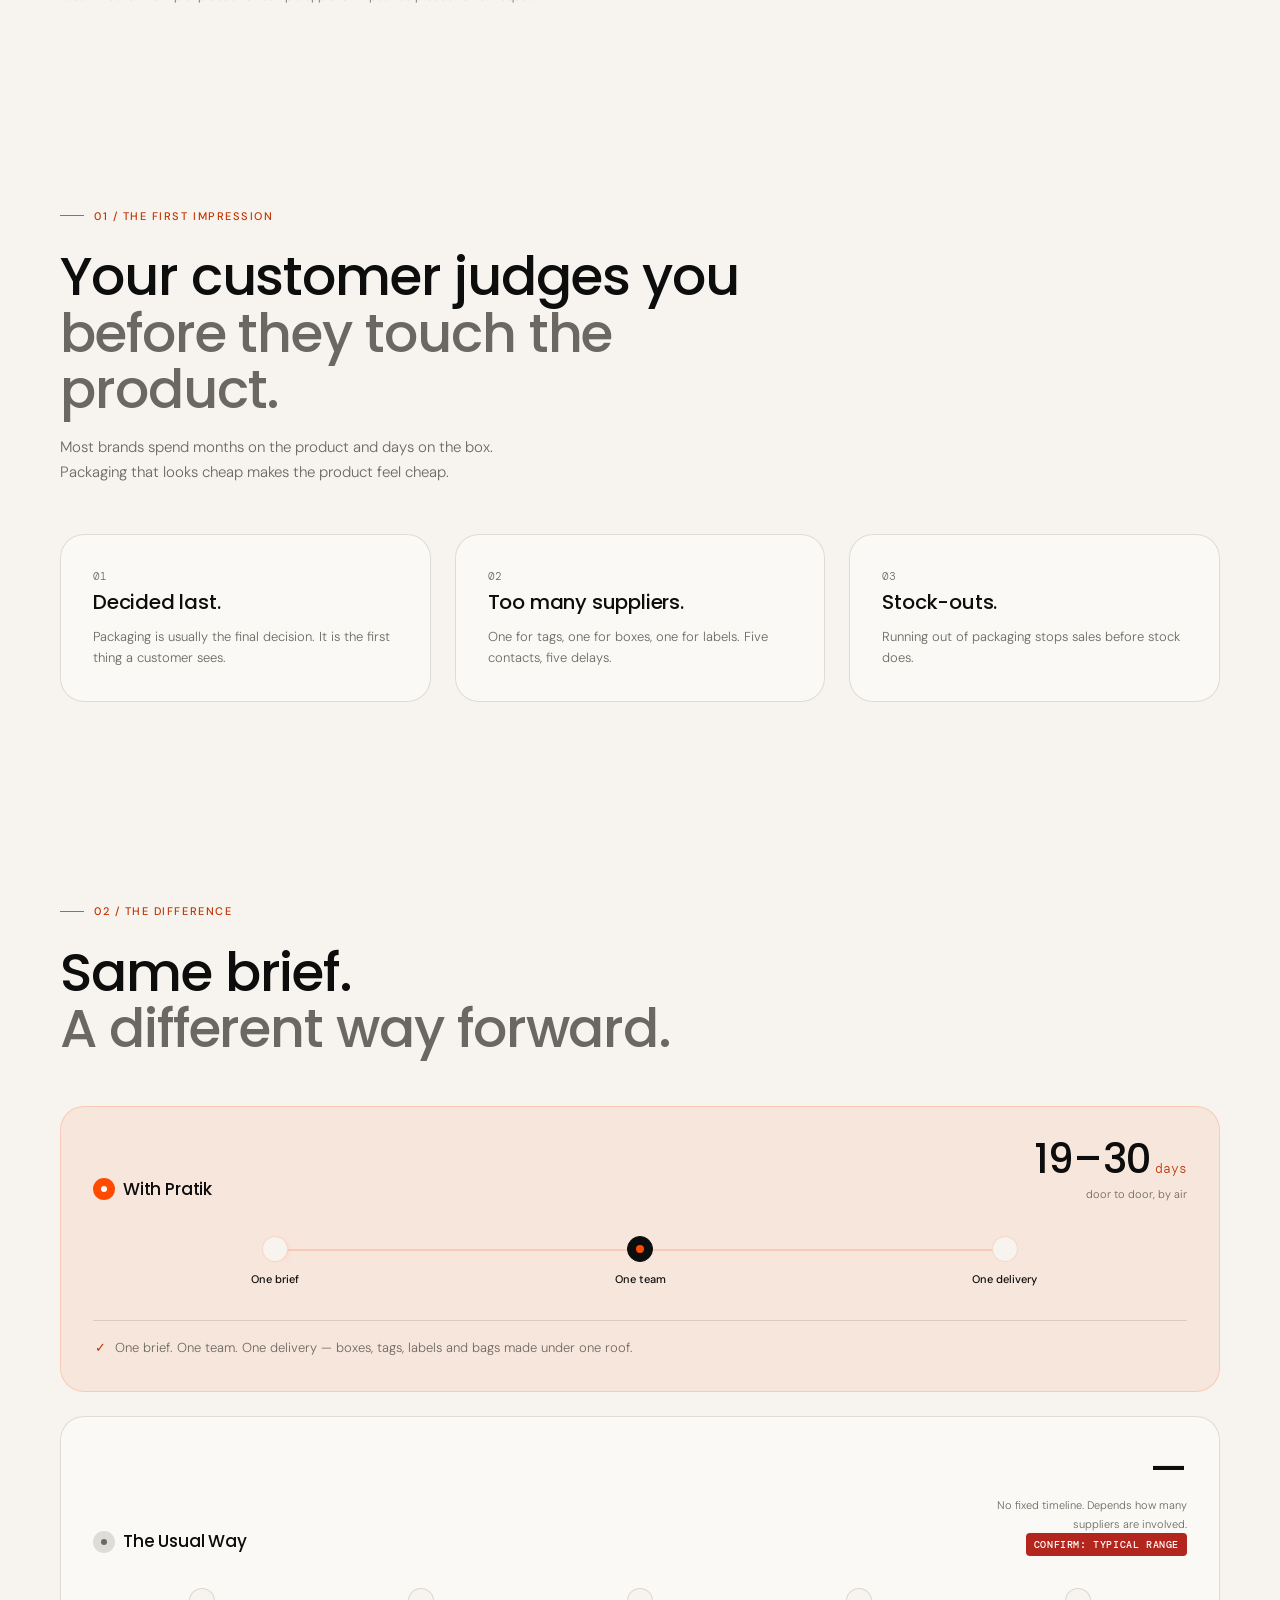
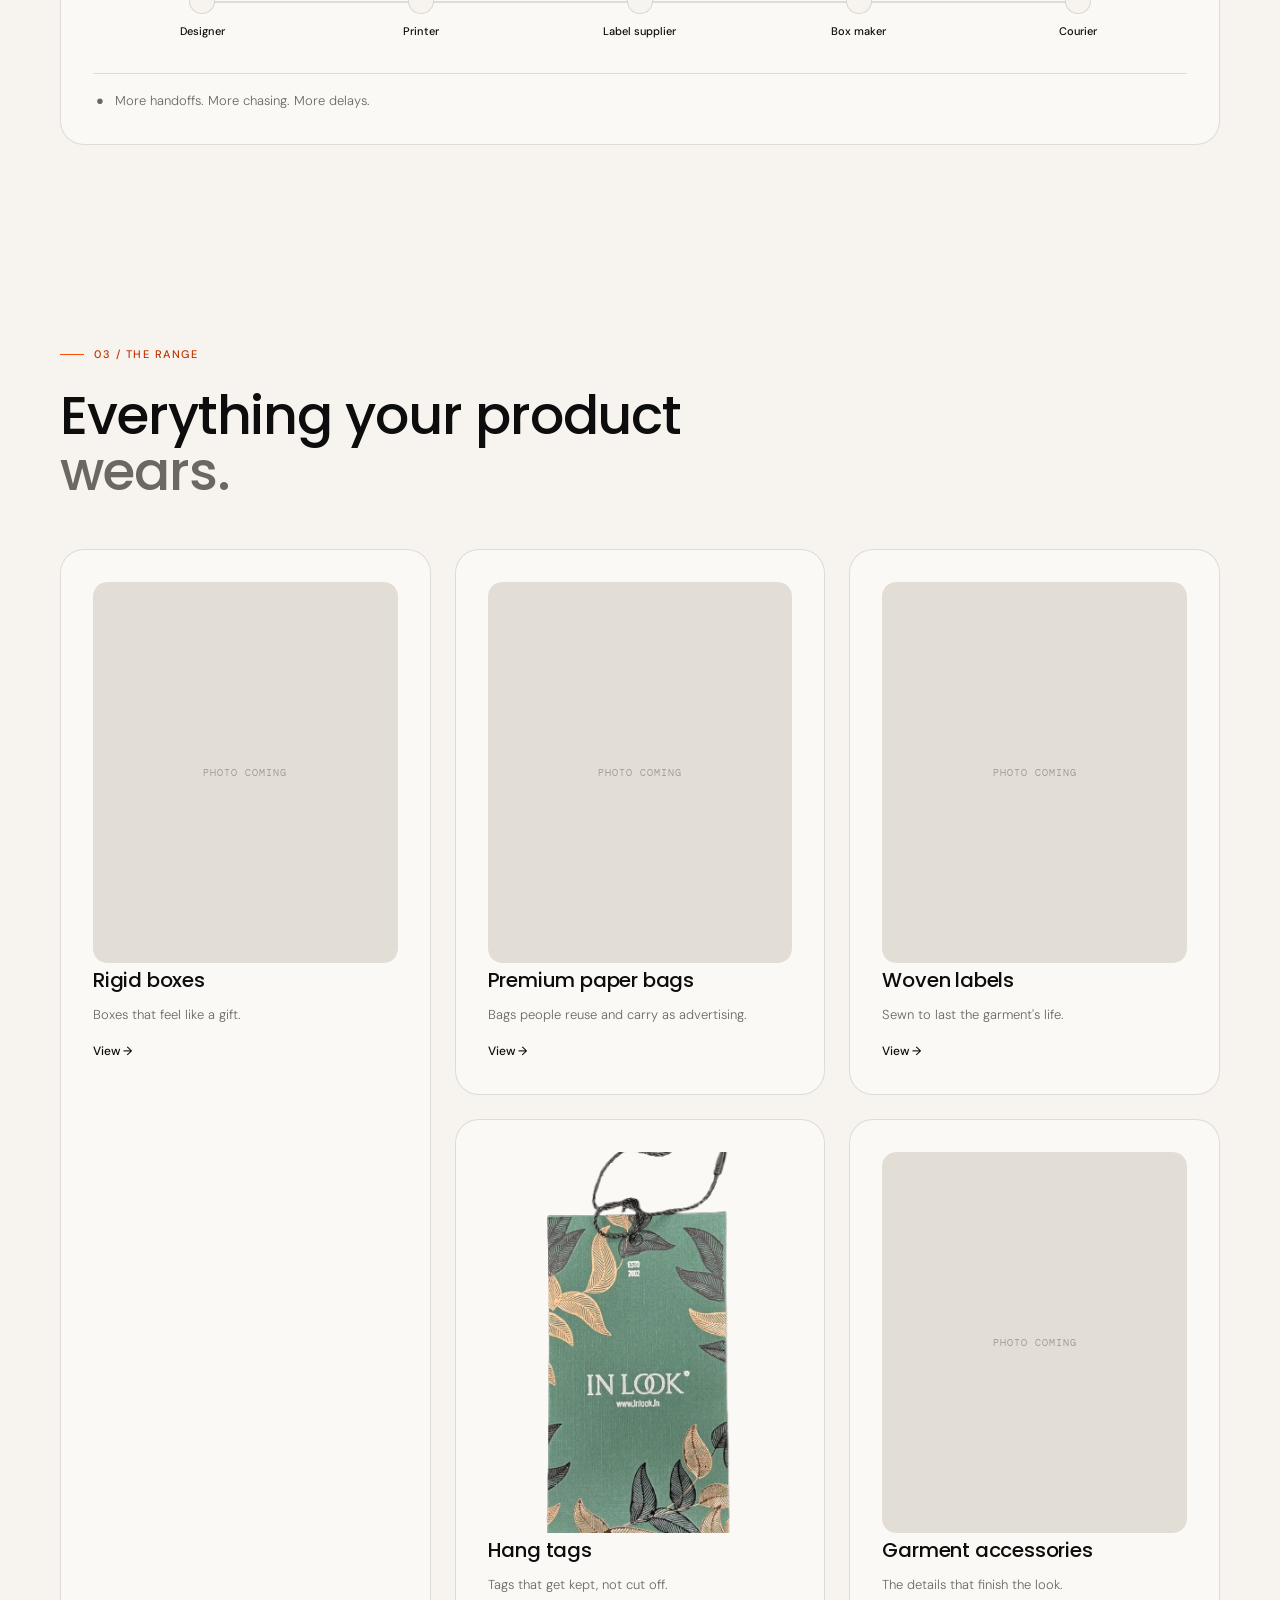
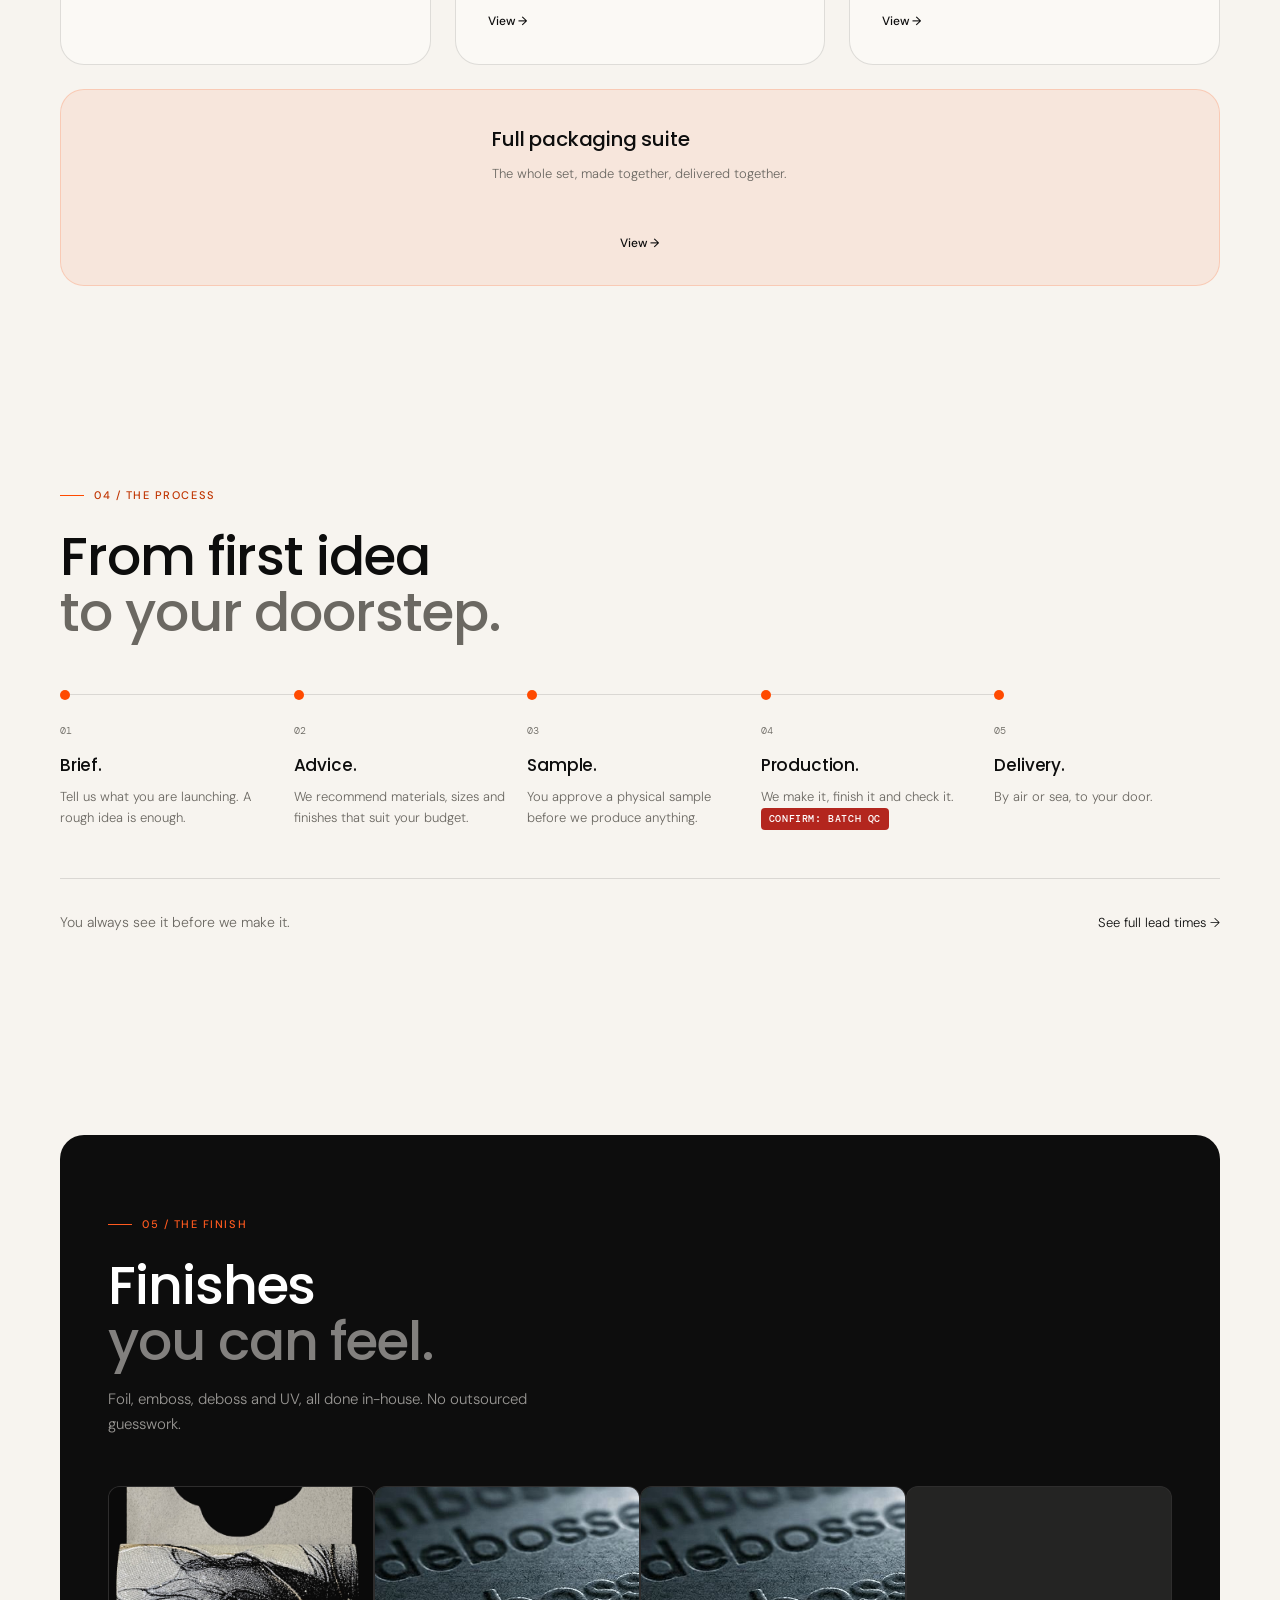
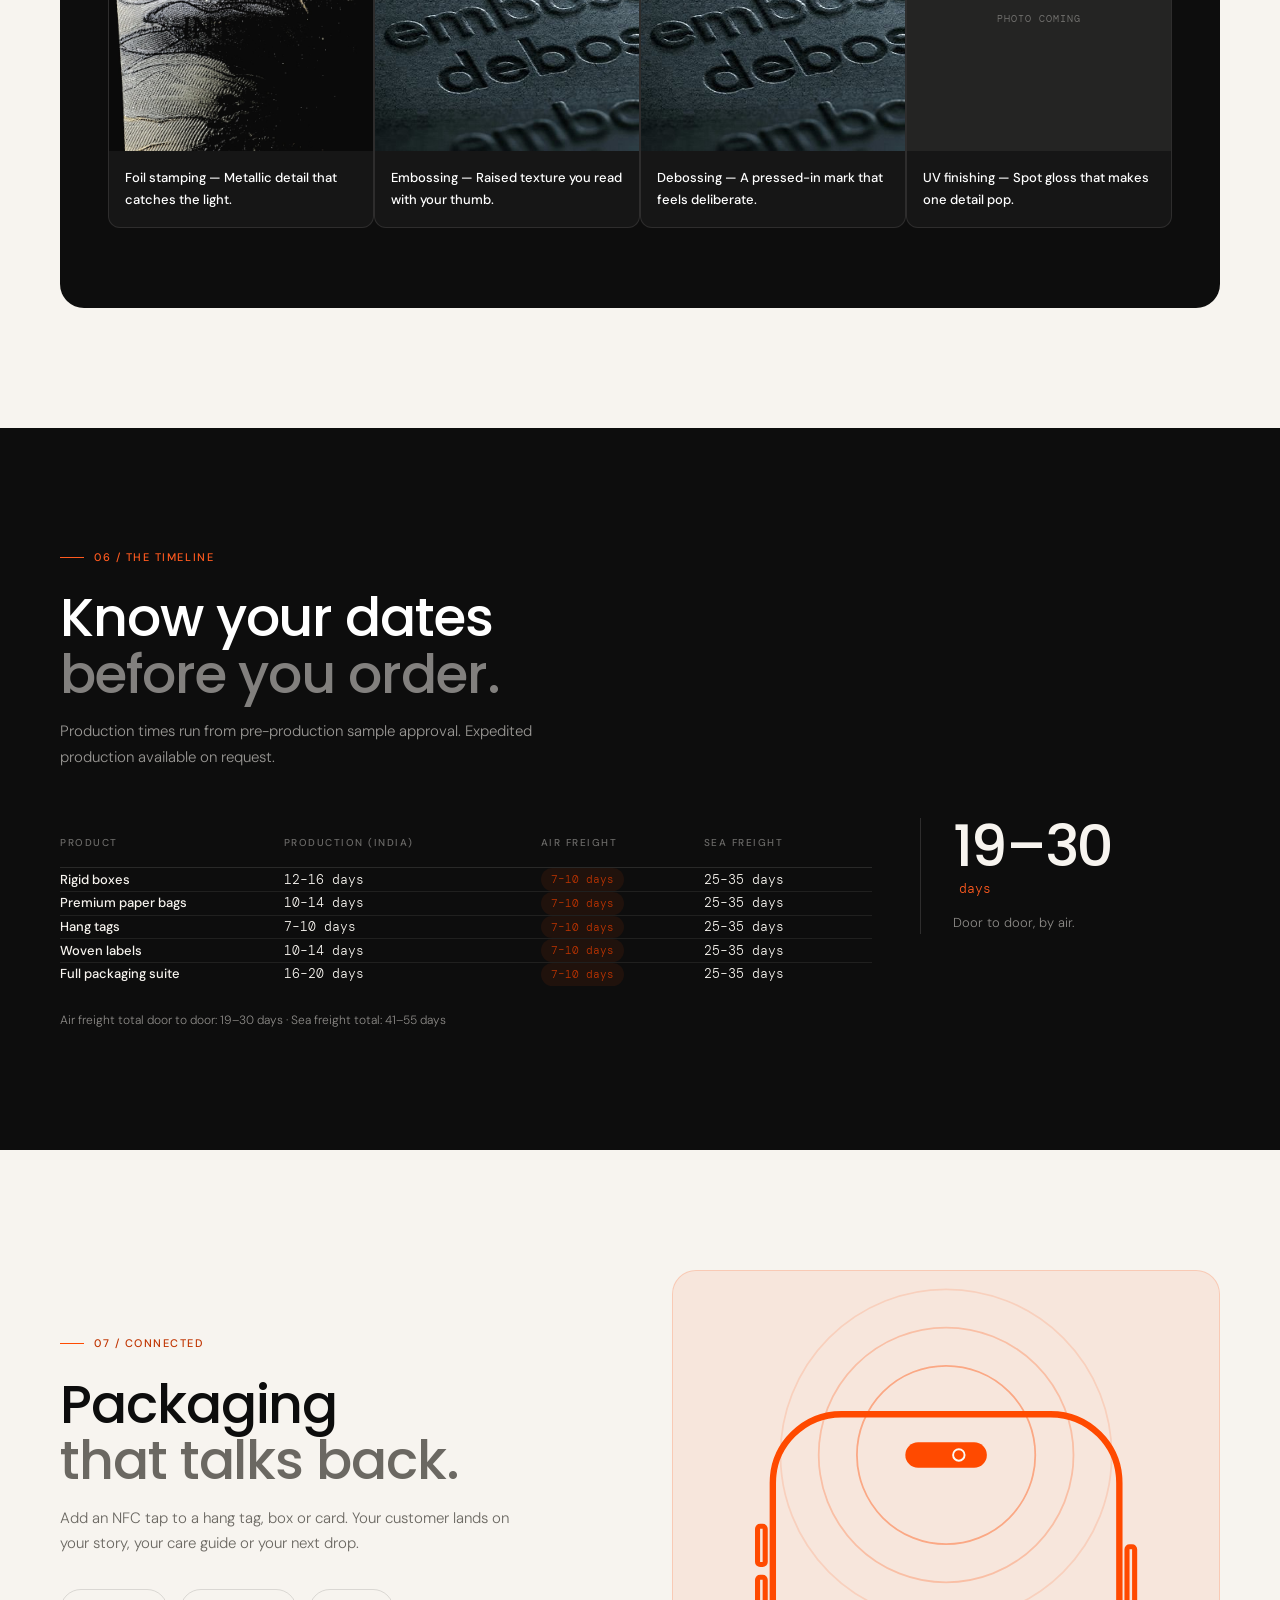
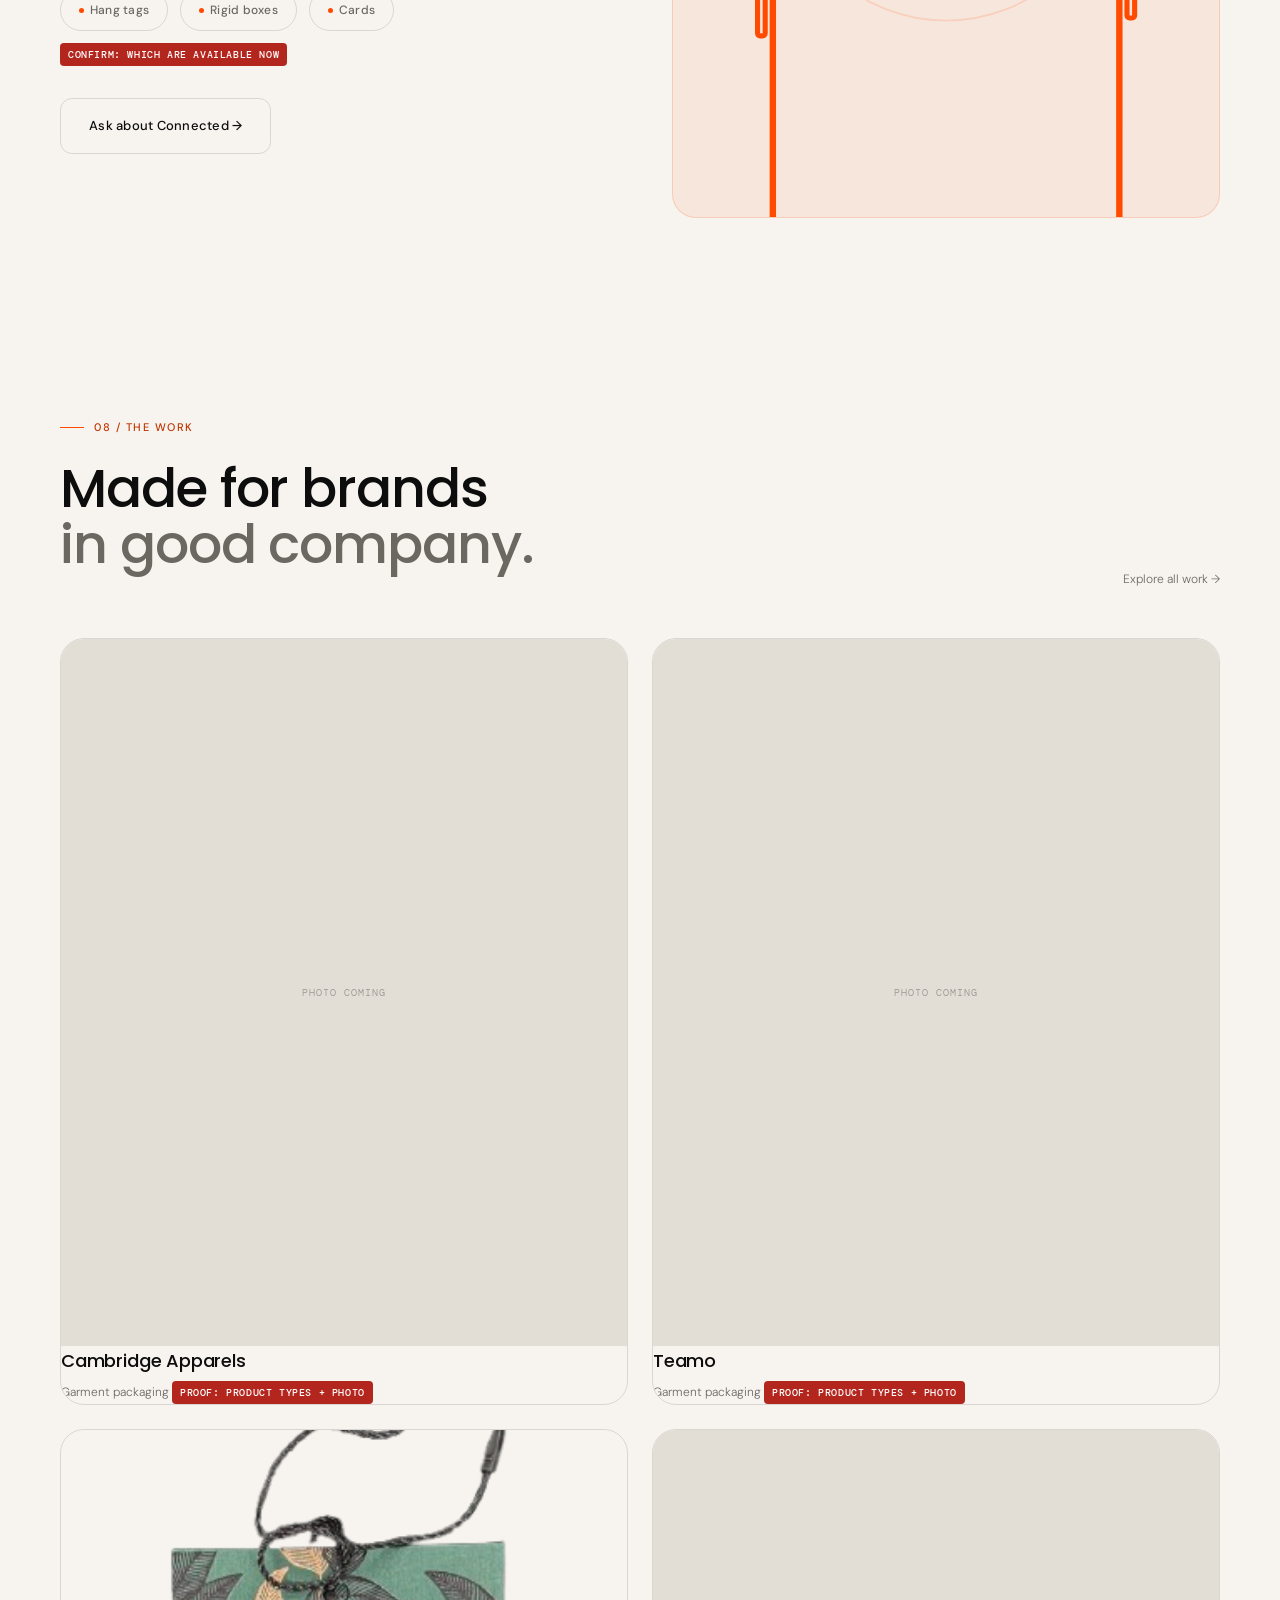
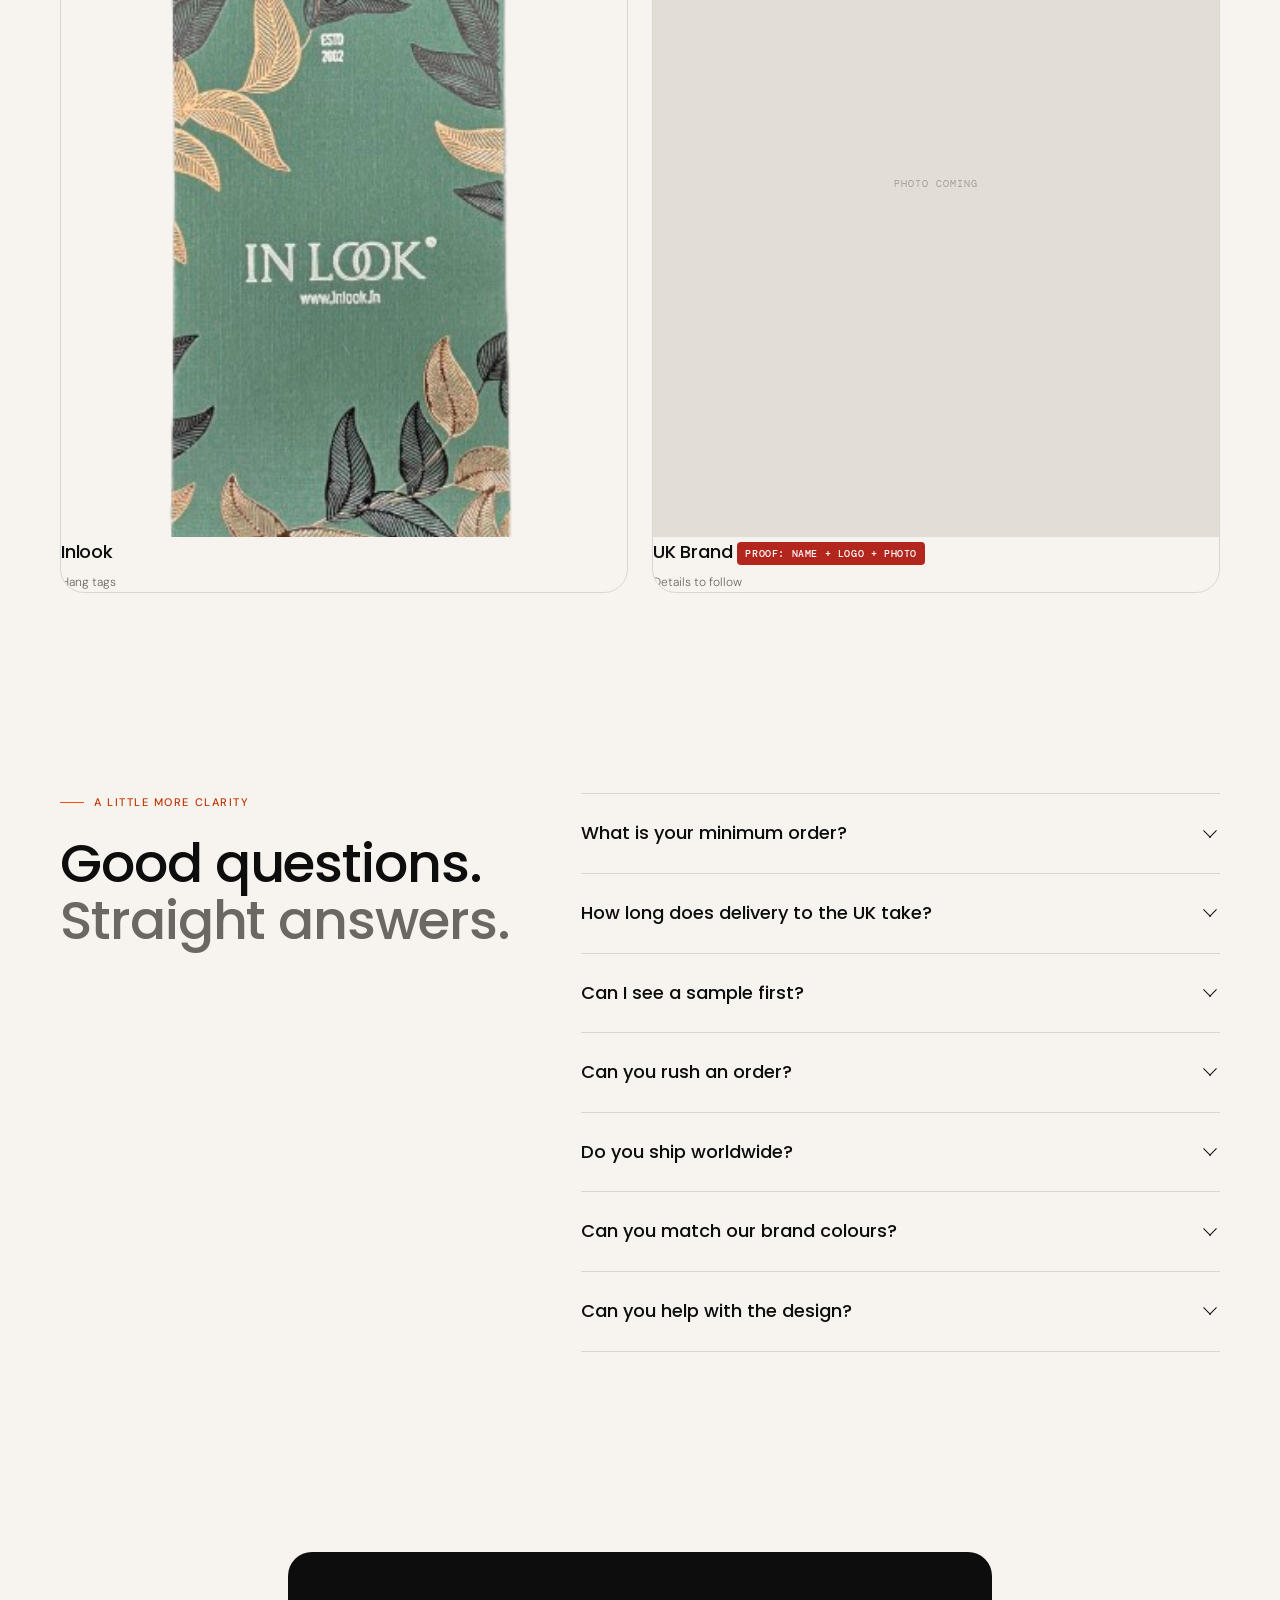
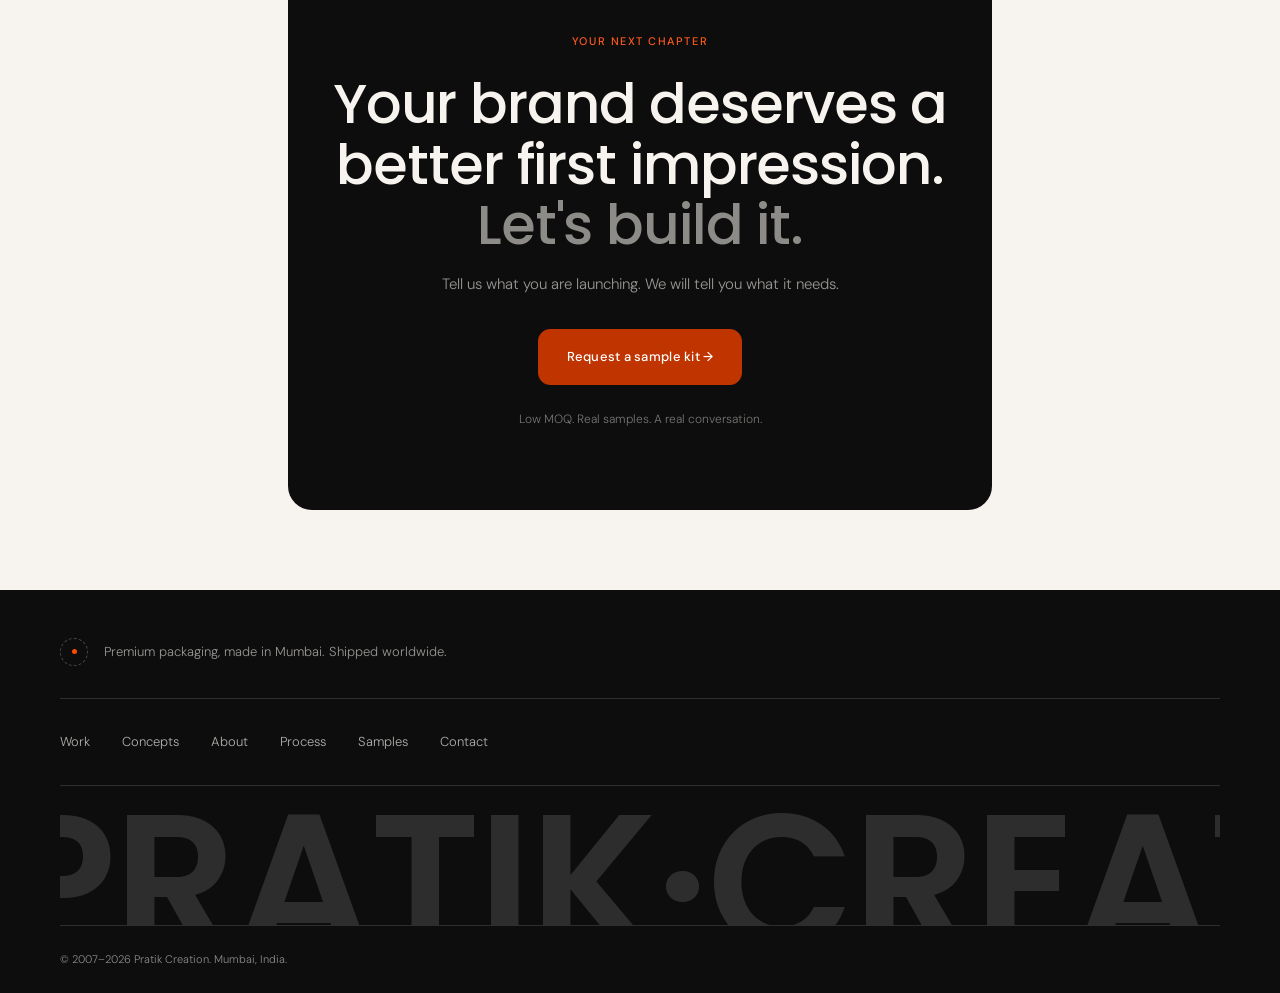
==== commit 1eca0858: "Home: auto-scrolling client logo marquee, replacing the text placeholder row Adds 18 real client log" ====
--- a/index.html
+++ b/index.html
@@ -788,11 +788,46 @@
     <div class="trust-strip-wrap">
       <div class="logo-strip reveal">
         <span class="logo-strip__label">In Good Company</span>
-        <div class="logo-strip__row">
-          <span class="logo-strip__name">Cambridge Apparels</span>
-          <span class="logo-strip__name">Teamo</span>
-          <span class="logo-strip__name">Inlook</span>
-          <span class="logo-strip__name">UK Brand <span class="dev-flag">Proof: name + logo</span></span>
+        <div class="logo-marquee">
+          <div class="logo-marquee__track">
+            <img class="logo-marquee__item" src="images/brands/cambridge.png" alt="Cambridge" loading="lazy">
+            <img class="logo-marquee__item" src="images/brands/challenge.png" alt="Challenge Trousers" loading="lazy">
+            <img class="logo-marquee__item" src="images/brands/d-code.png" alt="D-Code Trousers" loading="lazy">
+            <img class="logo-marquee__item" src="images/brands/essas-club.png" alt="Essas Club" loading="lazy">
+            <img class="logo-marquee__item" src="images/brands/ffreak.png" alt="Ffreak Jeans" loading="lazy">
+            <img class="logo-marquee__item" src="images/brands/follow-up.png" alt="Follow Up" loading="lazy">
+            <img class="logo-marquee__item" src="images/brands/in-look.png" alt="In Look" loading="lazy">
+            <img class="logo-marquee__item" src="images/brands/kaplr.png" alt="Kaplr" loading="lazy">
+            <img class="logo-marquee__item" src="images/brands/kins.png" alt="Kins" loading="lazy">
+            <img class="logo-marquee__item" src="images/brands/option.png" alt="Option Trousers" loading="lazy">
+            <img class="logo-marquee__item" src="images/brands/pure-class.png" alt="Pure Class" loading="lazy">
+            <img class="logo-marquee__item" src="images/brands/relay.png" alt="Relay" loading="lazy">
+            <img class="logo-marquee__item" src="images/brands/saffron-soul.png" alt="Saffron Soul" loading="lazy">
+            <img class="logo-marquee__item" src="images/brands/sunzer.png" alt="Sunzer" loading="lazy">
+            <img class="logo-marquee__item" src="images/brands/trixy.png" alt="Trixy" loading="lazy">
+            <img class="logo-marquee__item" src="images/brands/victory-battle.png" alt="Victory & Battle" loading="lazy">
+            <img class="logo-marquee__item" src="images/brands/xmex.png" alt="Xmex" loading="lazy">
+            <img class="logo-marquee__item" src="images/brands/zoya.png" alt="Zoya" loading="lazy">
+            <!-- duplicate set, hidden from assistive tech — makes the -50% loop seamless -->
+            <img class="logo-marquee__item" src="images/brands/cambridge.png" alt="" aria-hidden="true" loading="lazy">
+            <img class="logo-marquee__item" src="images/brands/challenge.png" alt="" aria-hidden="true" loading="lazy">
+            <img class="logo-marquee__item" src="images/brands/d-code.png" alt="" aria-hidden="true" loading="lazy">
+            <img class="logo-marquee__item" src="images/brands/essas-club.png" alt="" aria-hidden="true" loading="lazy">
+            <img class="logo-marquee__item" src="images/brands/ffreak.png" alt="" aria-hidden="true" loading="lazy">
+            <img class="logo-marquee__item" src="images/brands/follow-up.png" alt="" aria-hidden="true" loading="lazy">
+            <img class="logo-marquee__item" src="images/brands/in-look.png" alt="" aria-hidden="true" loading="lazy">
+            <img class="logo-marquee__item" src="images/brands/kaplr.png" alt="" aria-hidden="true" loading="lazy">
+            <img class="logo-marquee__item" src="images/brands/kins.png" alt="" aria-hidden="true" loading="lazy">
+            <img class="logo-marquee__item" src="images/brands/option.png" alt="" aria-hidden="true" loading="lazy">
+            <img class="logo-marquee__item" src="images/brands/pure-class.png" alt="" aria-hidden="true" loading="lazy">
+            <img class="logo-marquee__item" src="images/brands/relay.png" alt="" aria-hidden="true" loading="lazy">
+            <img class="logo-marquee__item" src="images/brands/saffron-soul.png" alt="" aria-hidden="true" loading="lazy">
+            <img class="logo-marquee__item" src="images/brands/sunzer.png" alt="" aria-hidden="true" loading="lazy">
+            <img class="logo-marquee__item" src="images/brands/trixy.png" alt="" aria-hidden="true" loading="lazy">
+            <img class="logo-marquee__item" src="images/brands/victory-battle.png" alt="" aria-hidden="true" loading="lazy">
+            <img class="logo-marquee__item" src="images/brands/xmex.png" alt="" aria-hidden="true" loading="lazy">
+            <img class="logo-marquee__item" src="images/brands/zoya.png" alt="" aria-hidden="true" loading="lazy">
+          </div>
         </div>
       </div>
     </div>
--- a/css/shared.css
+++ b/css/shared.css
@@ -1570,6 +1570,50 @@
   font-weight: 500;
   color: var(--ink-soft);
   letter-spacing: -0.01em;
+}
+
+/* auto-scrolling variant — the track is the real logo list rendered
+   twice back to back; the shared marquee-scroll keyframes (── 8.
+   MARQUEE) translate it exactly -50%, so the seam is invisible and
+   the loop is continuous. Pauses on hover, like the text marquee. */
+.logo-marquee {
+  overflow: hidden;
+  -webkit-mask-image: linear-gradient(to right, transparent, #000 56px, #000 calc(100% - 56px), transparent);
+          mask-image: linear-gradient(to right, transparent, #000 56px, #000 calc(100% - 56px), transparent);
+}
+.logo-marquee__track {
+  display: flex;
+  align-items: center;
+  width: max-content;
+  gap: var(--sp-64);
+  animation: marquee-scroll 38s linear infinite;
+}
+.logo-marquee:hover .logo-marquee__track { animation-play-state: paused; }
+
+.logo-marquee__item {
+  height: 34px;
+  width: auto;
+  flex-shrink: 0;
+  display: block;
+  filter: grayscale(1) opacity(0.5);
+  transition: filter 0.2s;
+}
+.logo-marquee__item:hover { filter: grayscale(0) opacity(1); }
+
+@media (prefers-reduced-motion: reduce) {
+  .logo-marquee { -webkit-mask-image: none; mask-image: none; }
+  .logo-marquee__track {
+    animation: none;
+    width: 100%;
+    flex-wrap: wrap;
+    justify-content: center;
+  }
+  .logo-marquee__item[aria-hidden="true"] { display: none; }
+}
+
+@media (max-width: 900px) {
+  .logo-marquee__item { height: 26px; }
+  .logo-marquee__track { gap: var(--sp-32); }
 }
 
 
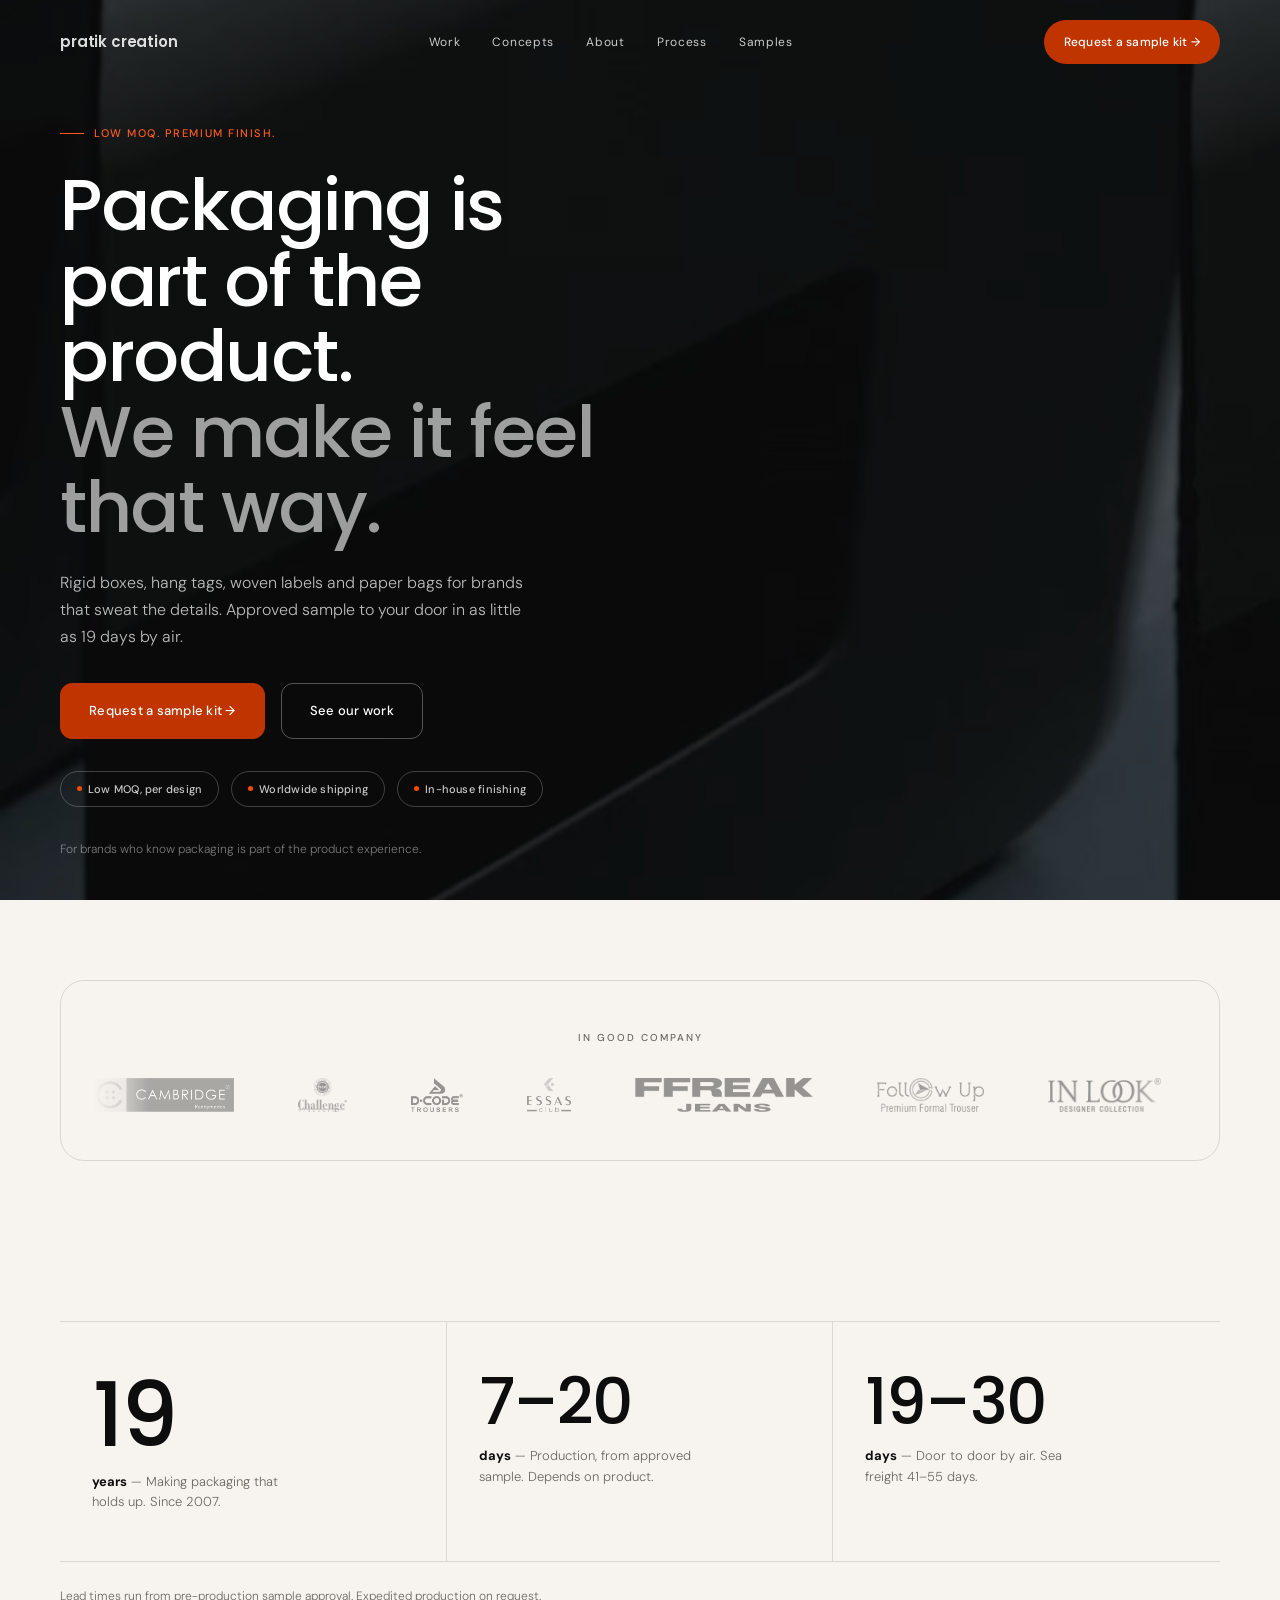
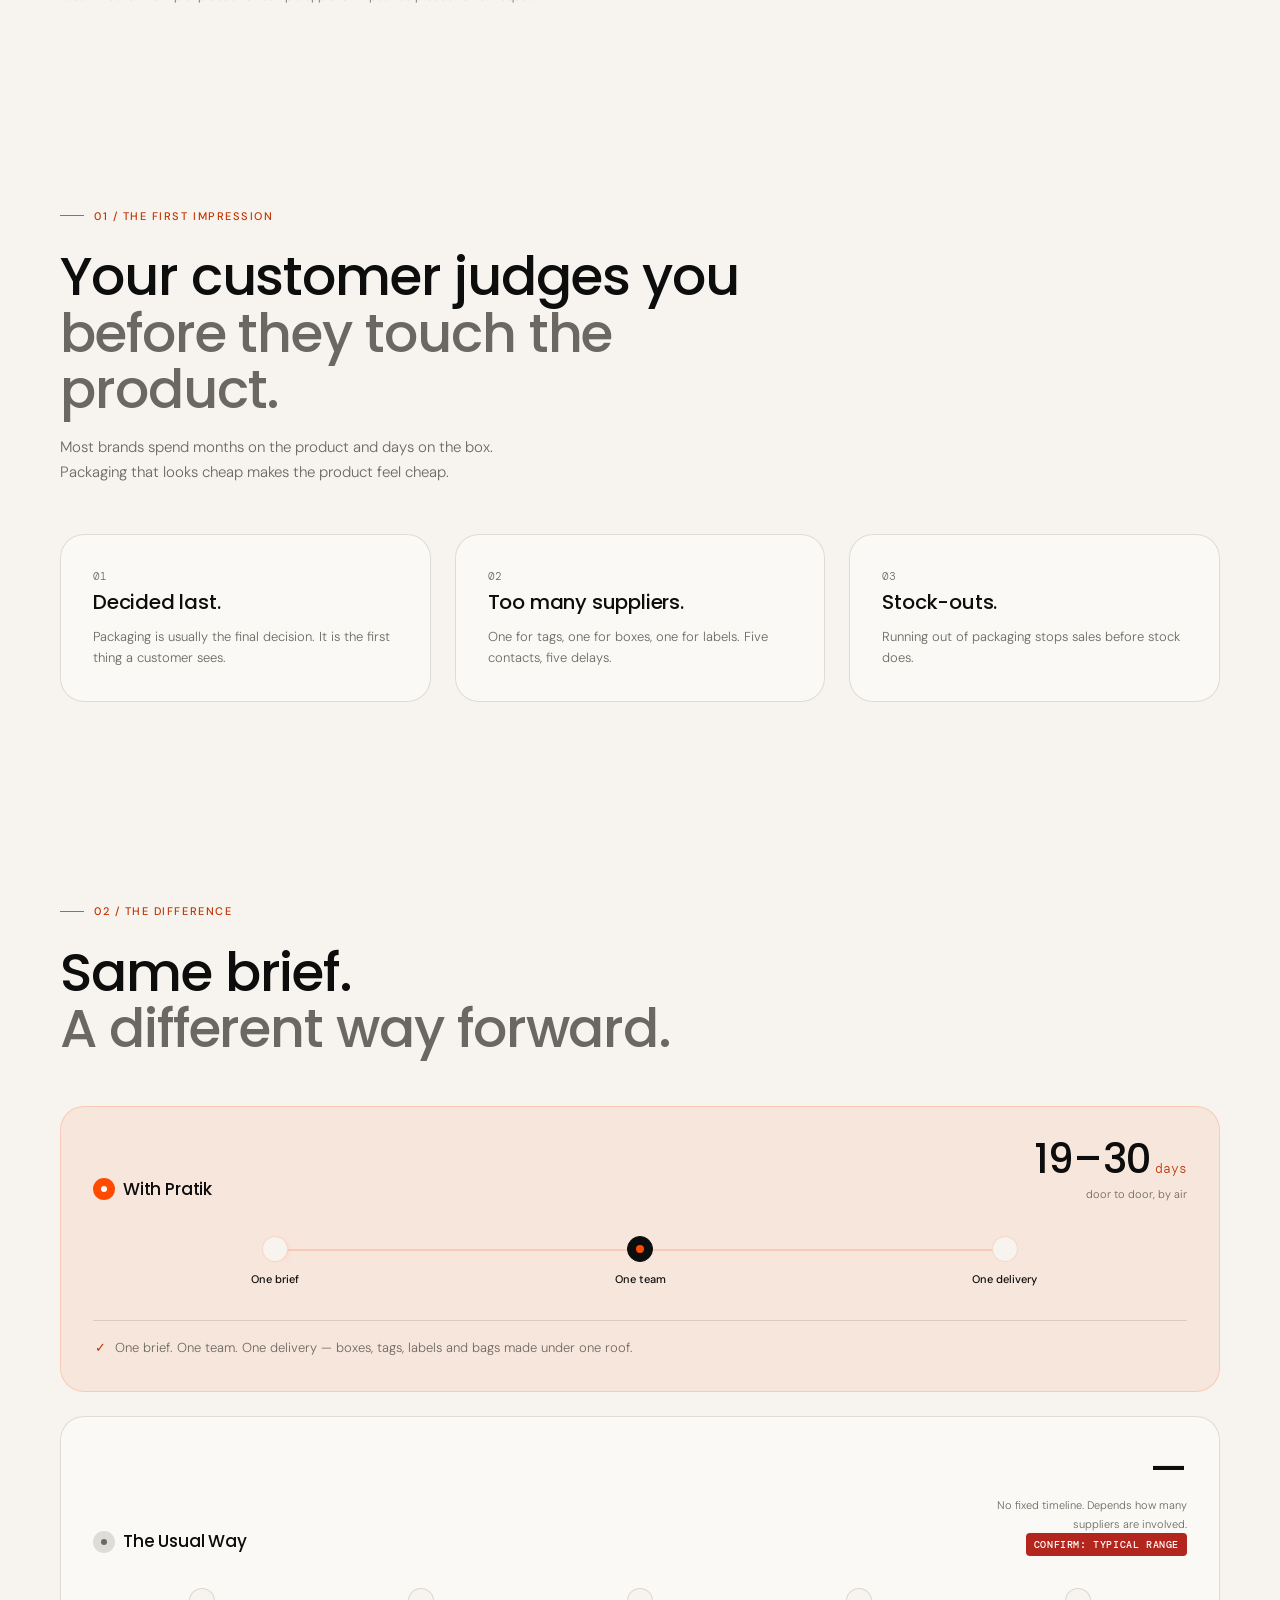
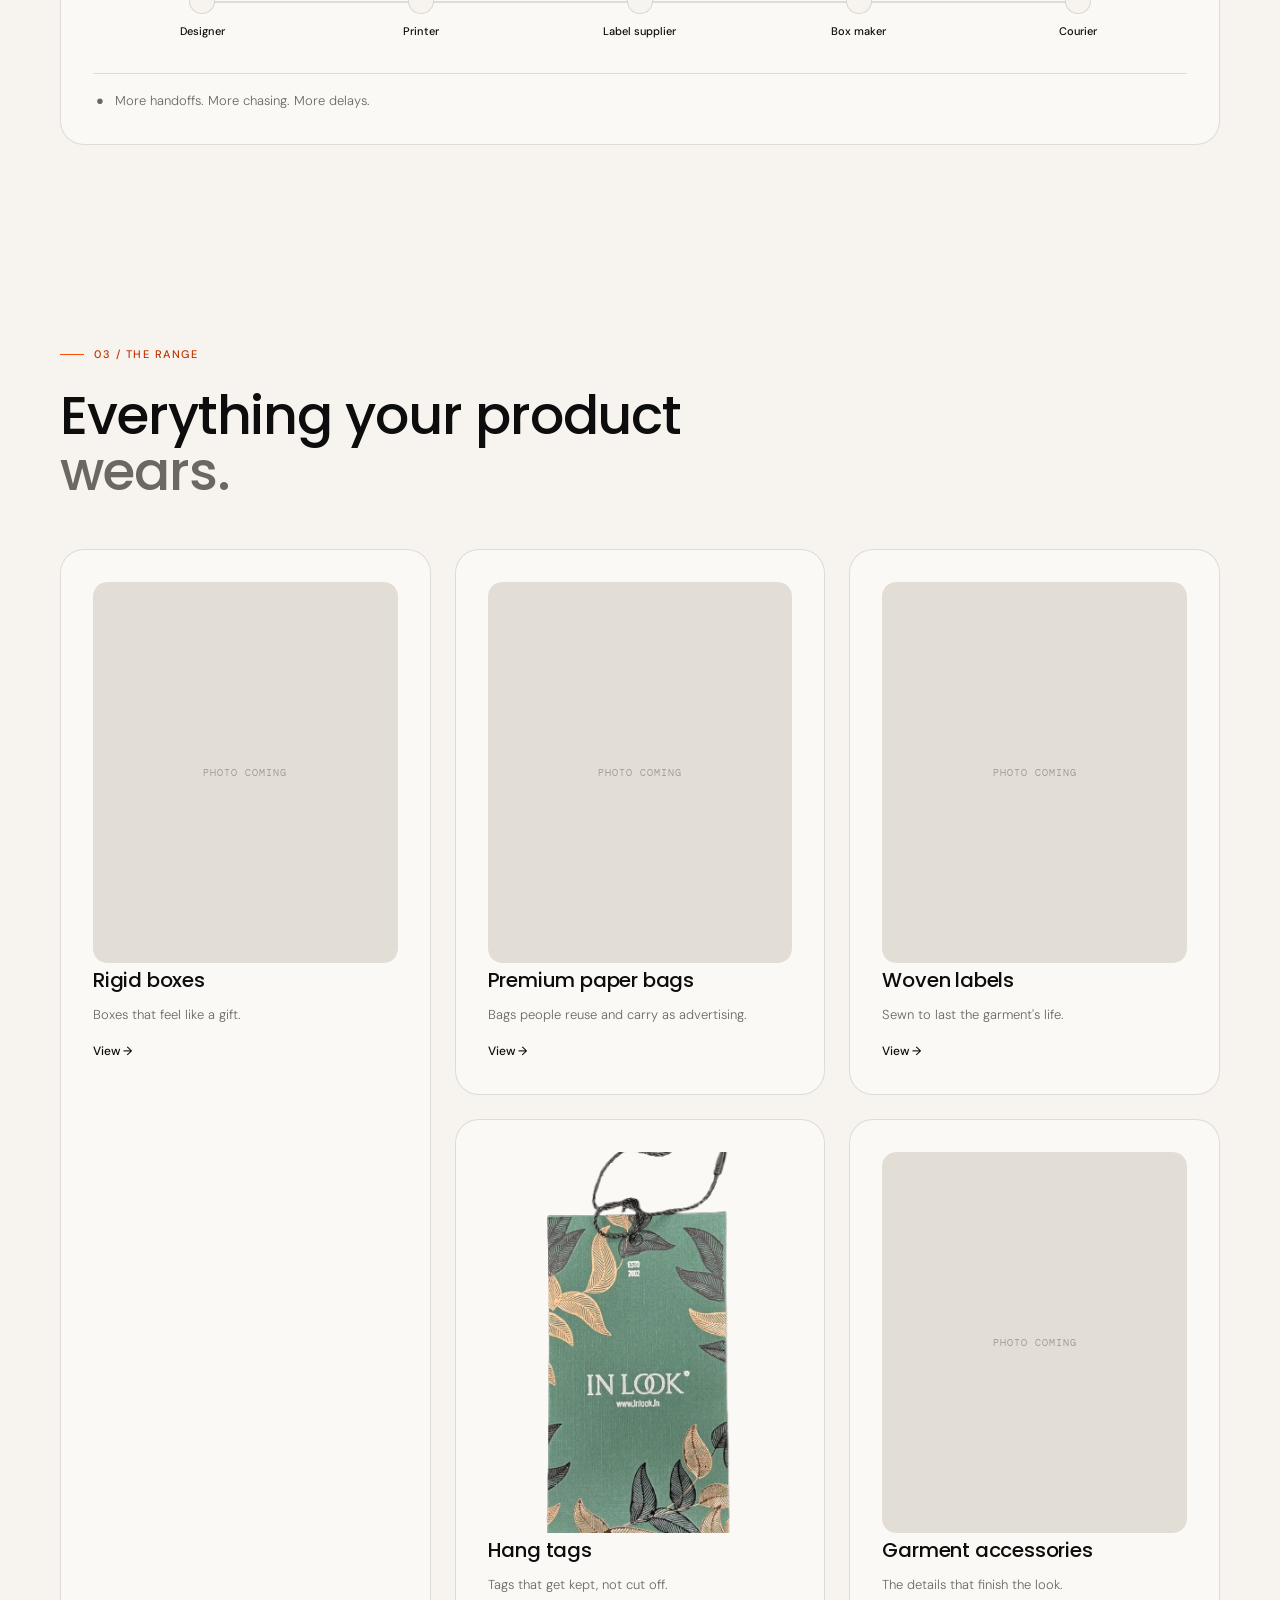
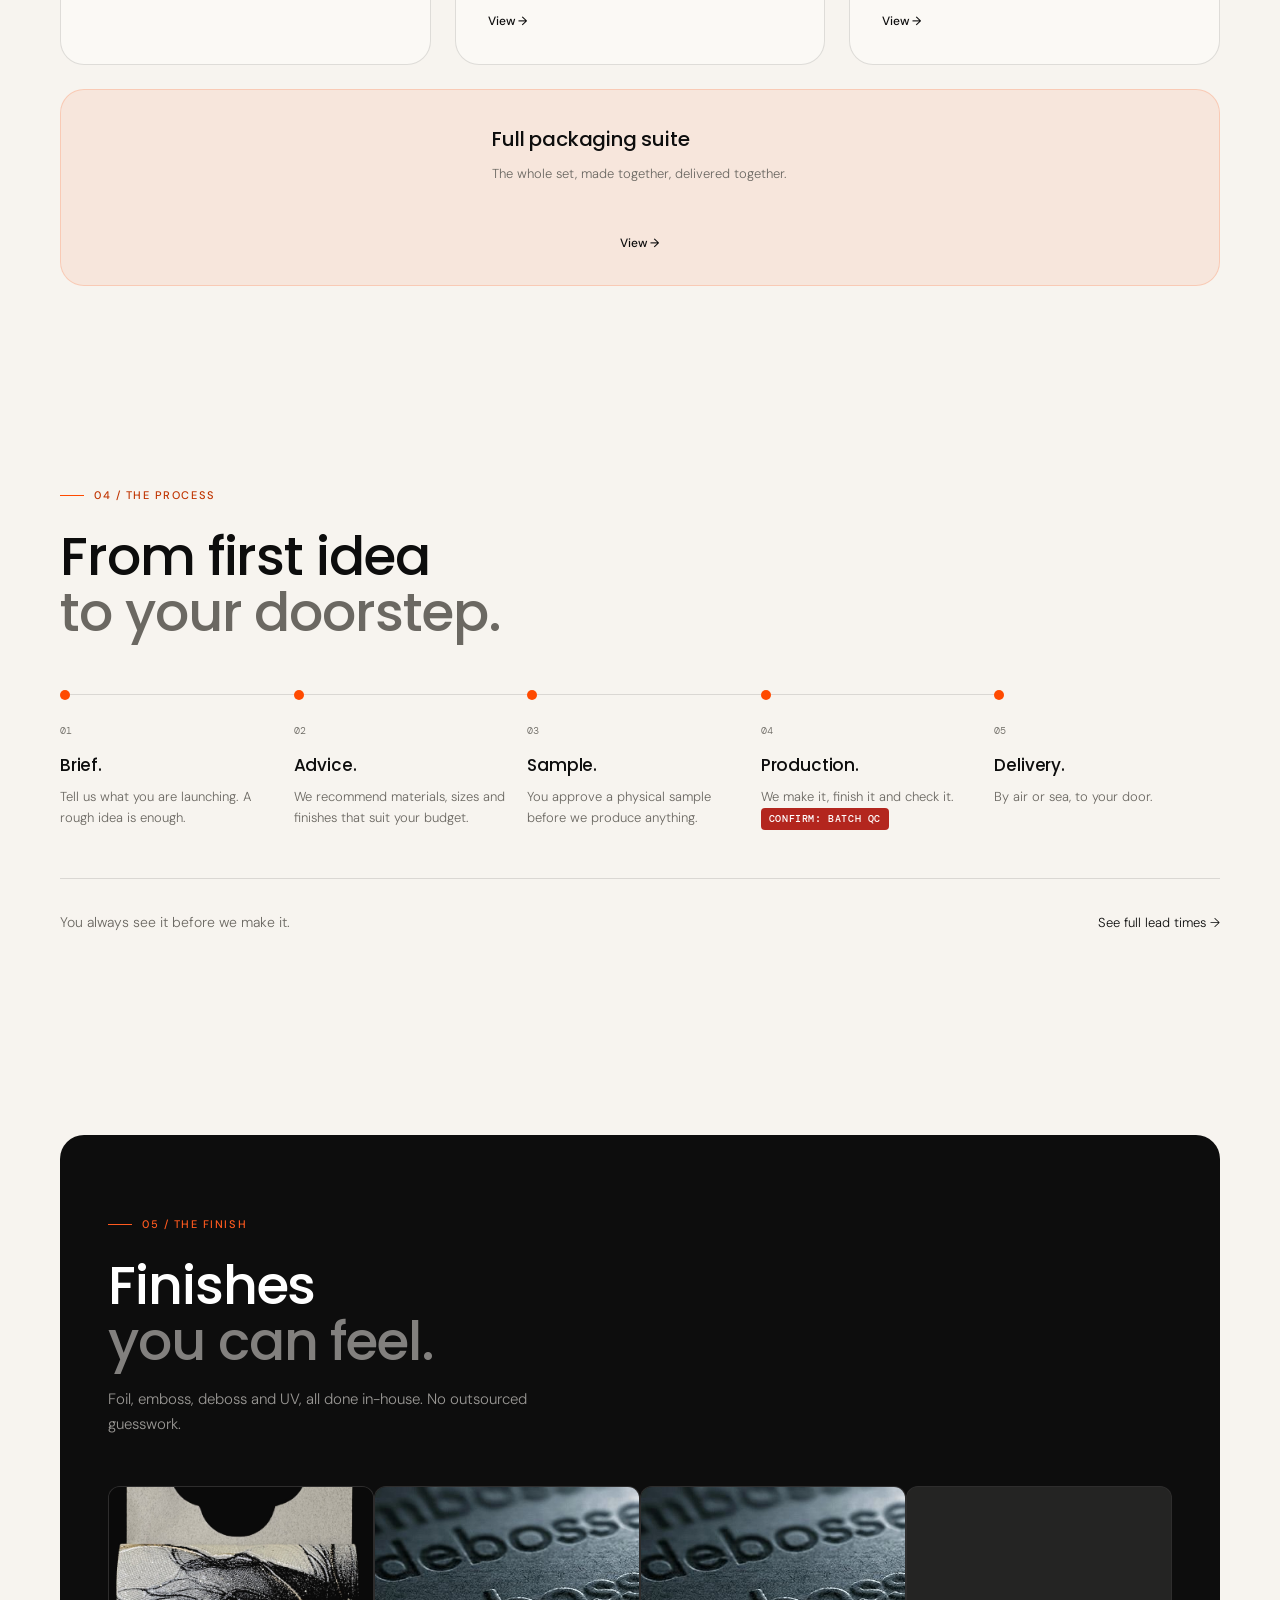
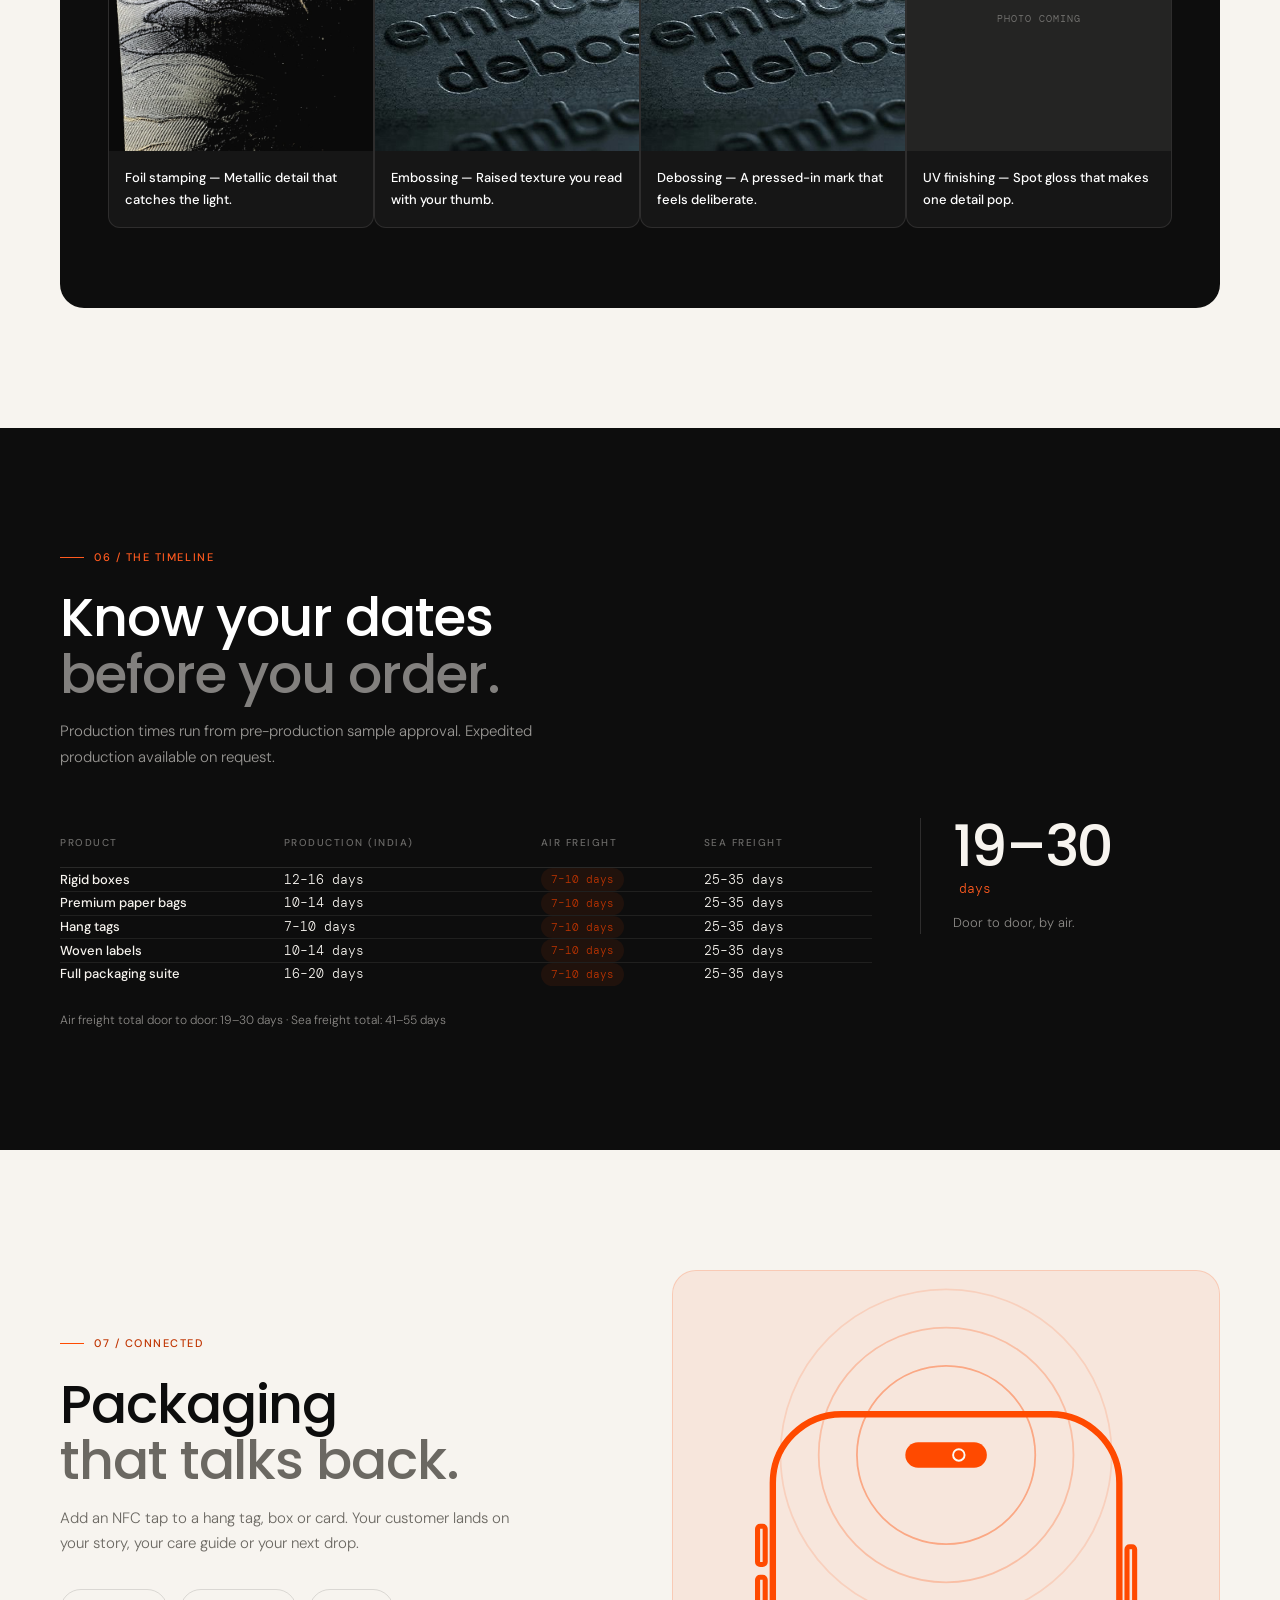
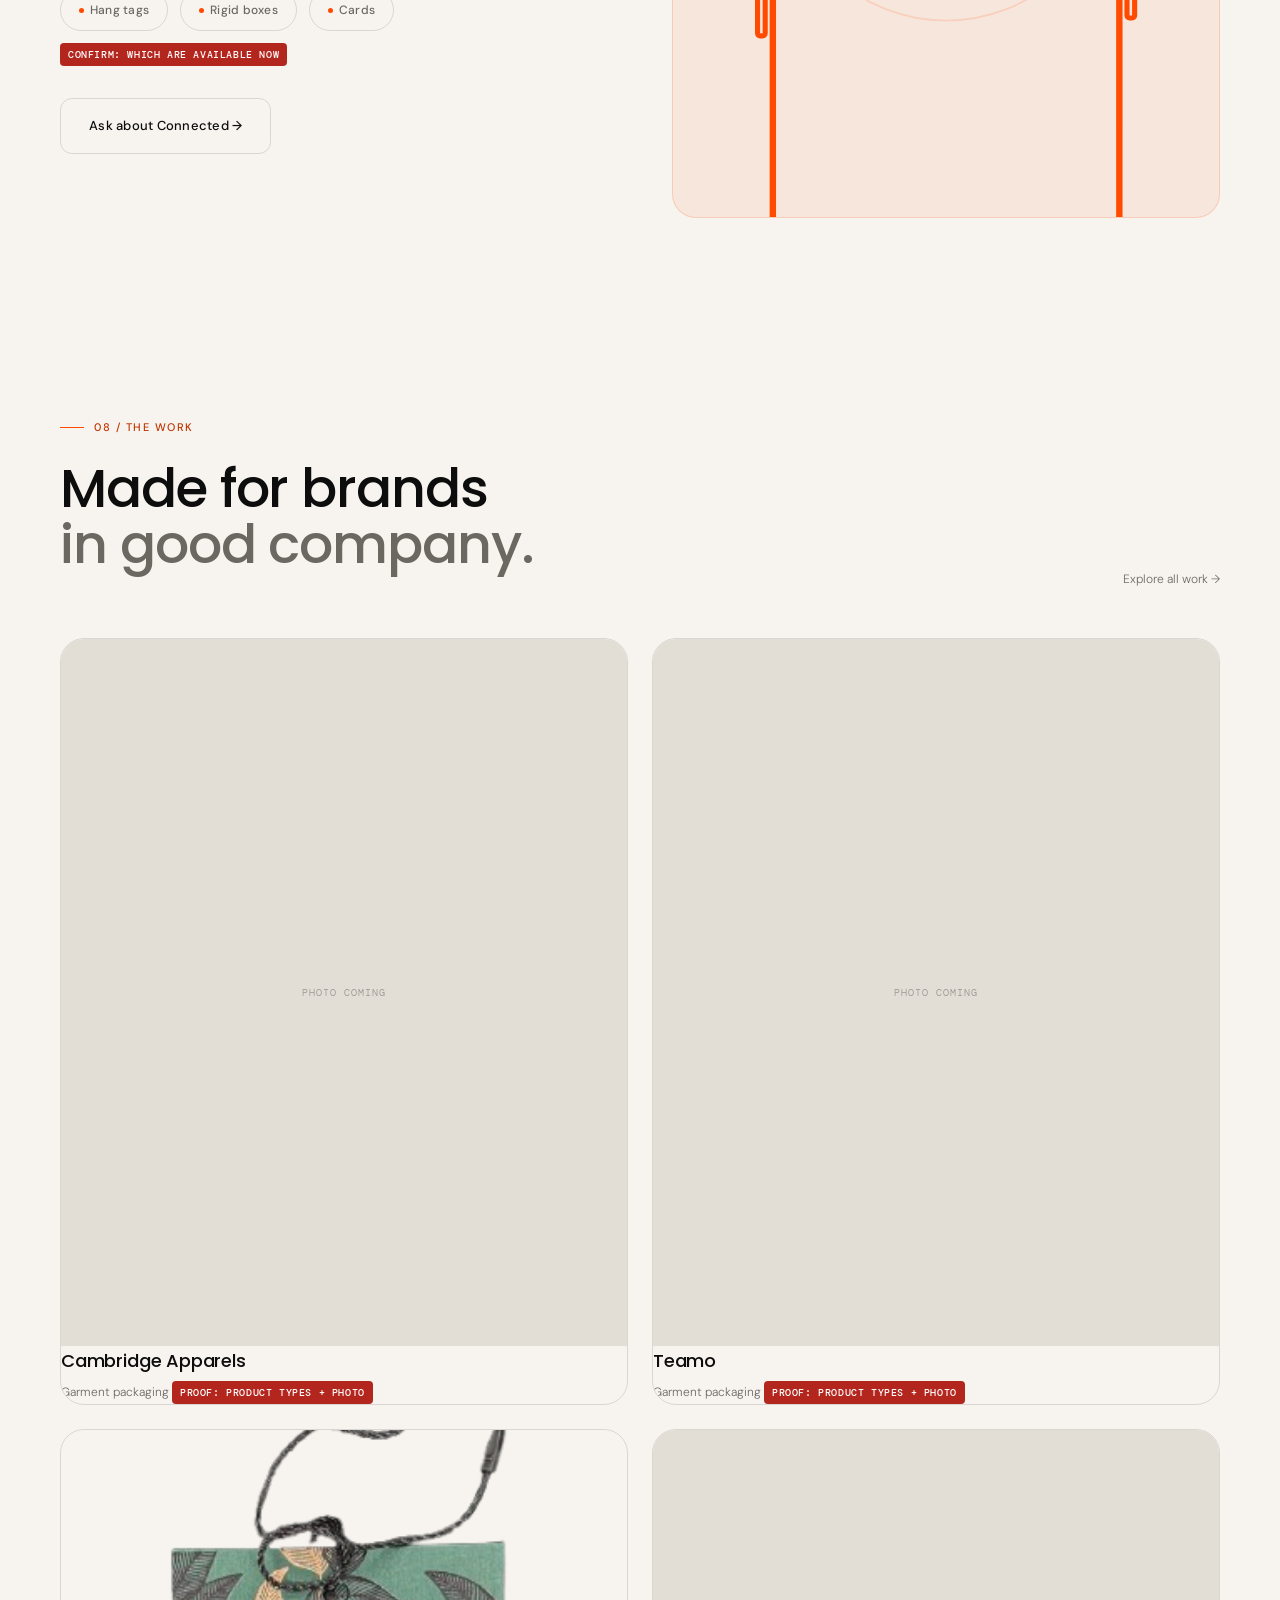
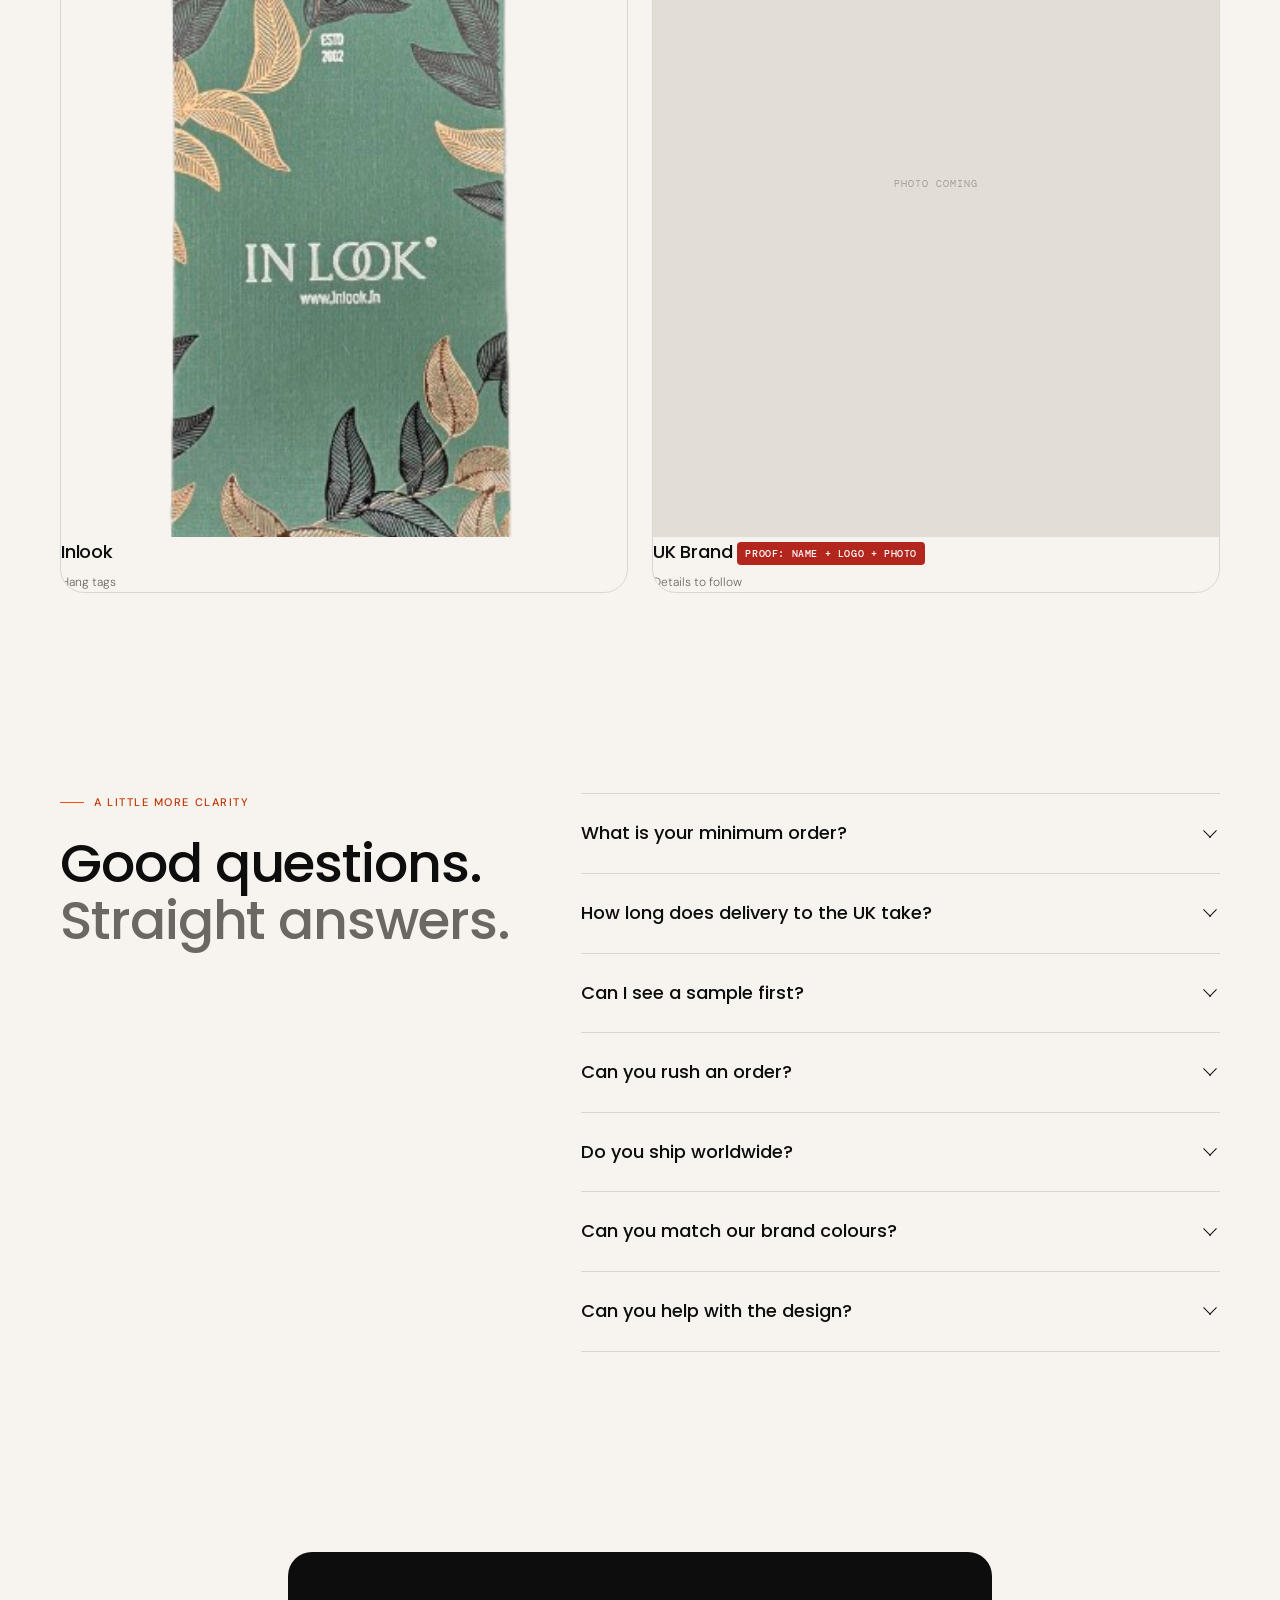
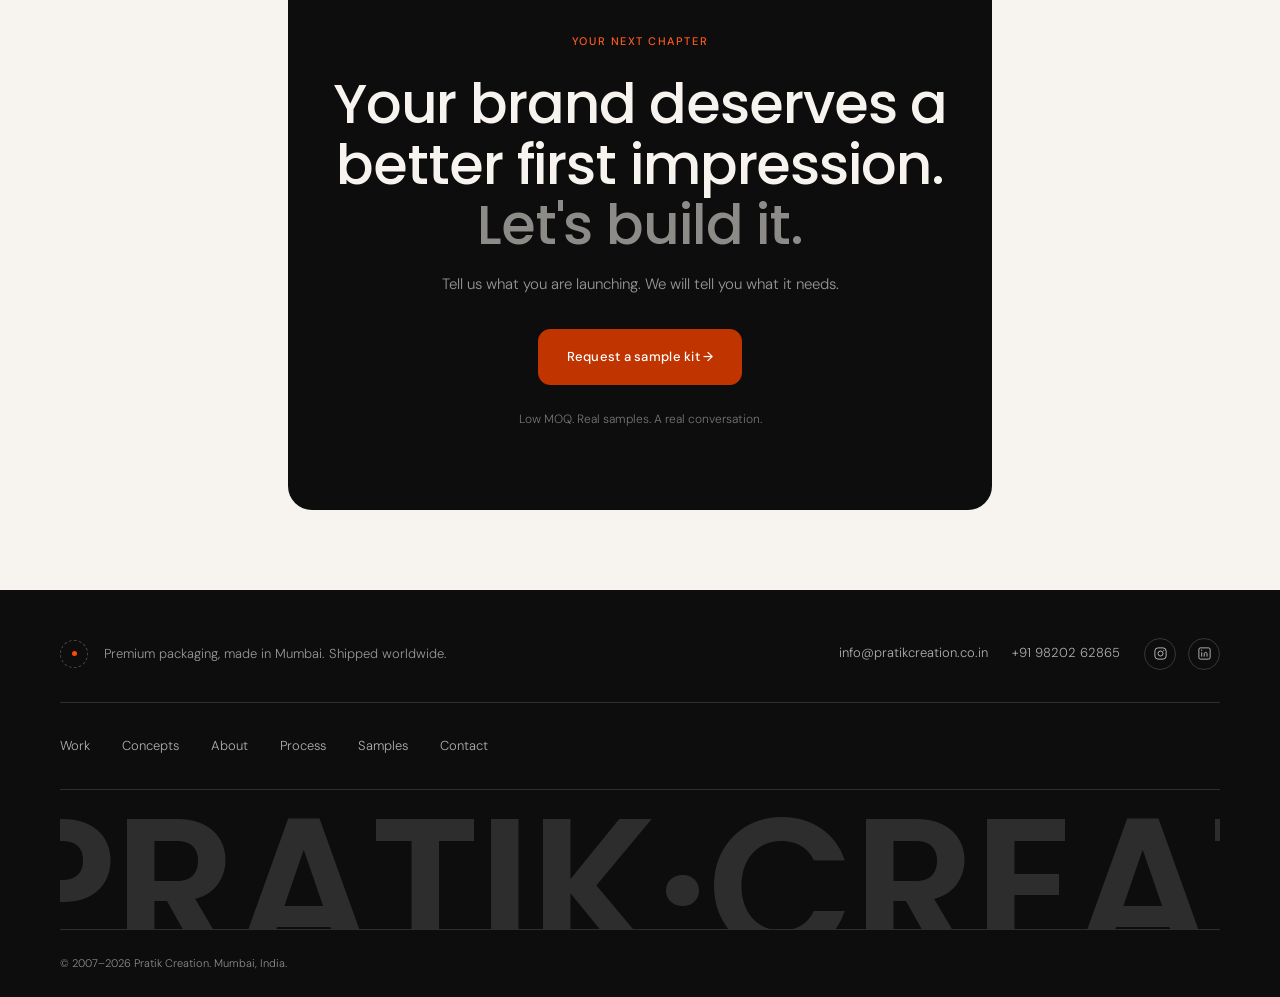
==== commit f469342f: "Switch contact email to info@pratikcreation.co.in, add phone and socials sitewide Replaces hello@pra" ====
--- a/index.html
+++ b/index.html
@@ -745,7 +745,10 @@
     <a href="about.html"     class="nav-overlay__link">About</a>
     <a href="process.html"   class="nav-overlay__link">Process</a>
     <a href="samples.html"   class="nav-overlay__link">Samples</a>
-    <span class="nav-overlay__email">hello@pratikcreation.com</span>
+    <div class="nav-overlay__contact">
+      <a href="mailto:info@pratikcreation.co.in" class="nav-overlay__contact-link">info@pratikcreation.co.in</a>
+      <a href="tel:+919820262865" class="nav-overlay__contact-link">+91 98202 62865</a>
+    </div>
   </div>
 
 
@@ -1177,7 +1180,7 @@
           <span class="chip">Cards</span>
           <span class="dev-flag">Confirm: which are available now</span>
         </div>
-        <a href="mailto:hello@pratikcreation.com" class="btn btn--secondary">Ask about Connected →</a>
+        <a href="mailto:info@pratikcreation.co.in" class="btn btn--secondary">Ask about Connected →</a>
       </div>
       <div class="connected-visual reveal reveal-d1" aria-hidden="true">
         <div class="phone-signal">
@@ -1322,6 +1325,18 @@
         <span class="footer__dot" aria-hidden="true"></span>
         <p class="footer__tagline">Premium packaging, made in Mumbai. Shipped worldwide.</p>
       </div>
+      <div class="footer__contact">
+        <a href="mailto:info@pratikcreation.co.in" class="footer__contact-detail">info@pratikcreation.co.in</a>
+        <a href="tel:+919820262865" class="footer__contact-detail">+91 98202 62865</a>
+        <div class="footer__social">
+          <a href="https://www.instagram.com/pratikcreation.co.in/" class="footer__social-link" aria-label="Pratik Creation on Instagram" target="_blank" rel="noopener">
+            <svg viewBox="0 0 24 24" fill="none" stroke="currentColor" stroke-width="1.6" aria-hidden="true"><rect x="3" y="3" width="18" height="18" rx="5"/><circle cx="12" cy="12" r="4"/><circle cx="17.2" cy="6.8" r="1" fill="currentColor" stroke="none"/></svg>
+          </a>
+          <a href="https://www.linkedin.com/company/pratikcreation" class="footer__social-link" aria-label="Pratik Creation on LinkedIn" target="_blank" rel="noopener">
+            <svg viewBox="0 0 24 24" fill="none" stroke="currentColor" stroke-width="1.6" aria-hidden="true"><rect x="3" y="3" width="18" height="18" rx="2.5"/><line x1="7.5" y1="10" x2="7.5" y2="17"/><circle cx="7.5" cy="6.7" r="1" fill="currentColor" stroke="none"/><path d="M11.5 17v-4.2c0-1.6 1-2.6 2.4-2.6s2.1 1 2.1 2.6V17"/></svg>
+          </a>
+        </div>
+      </div>
     </div>
 
     <hr class="footer__divider">
@@ -1332,7 +1347,7 @@
       <a href="about.html" class="footer__link">About</a>
       <a href="process.html" class="footer__link">Process</a>
       <a href="samples.html" class="footer__link">Samples</a>
-      <a href="mailto:hello@pratikcreation.com" class="footer__link">Contact</a>
+      <a href="mailto:info@pratikcreation.co.in" class="footer__link">Contact</a>
     </nav>
 
     <div class="footer__giant-wrap">
--- a/css/shared.css
+++ b/css/shared.css
@@ -508,14 +508,23 @@
 .nav-overlay.open .nav-overlay__link:nth-child(3) { transition-delay: 0.20s; }
 .nav-overlay.open .nav-overlay__link:nth-child(4) { transition-delay: 0.26s; }
 
-.nav-overlay__email {
+.nav-overlay__contact {
   position: absolute;
   bottom: 40px;
+  display: flex;
+  flex-direction: column;
+  align-items: center;
+  gap: var(--sp-8);
+}
+
+.nav-overlay__contact-link {
   font-family: var(--font-body);
   font-size: 13px;
   color: rgba(247, 244, 239, 0.4);
   letter-spacing: 0.04em;
-}
+  transition: color 0.2s;
+}
+.nav-overlay__contact-link:hover { color: var(--c-bg); }
 
 .nav-overlay__close {
   position: absolute;
@@ -806,6 +815,45 @@
   font-size: 13px;
   color: rgba(247, 244, 239, 0.6);
   line-height: 1.5;
+}
+
+.footer__contact {
+  display: flex;
+  flex-wrap: wrap;
+  align-items: center;
+  gap: var(--sp-24);
+}
+
+.footer__contact-detail {
+  font-size: 13px;
+  color: rgba(247, 244, 239, 0.7);
+  transition: color 0.2s;
+}
+.footer__contact-detail:hover { color: var(--c-bg); }
+
+.footer__social {
+  display: flex;
+  align-items: center;
+  gap: var(--sp-12);
+}
+
+.footer__social-link {
+  display: flex;
+  align-items: center;
+  justify-content: center;
+  width: 32px;
+  height: 32px;
+  border-radius: 50%;
+  border: 1px solid rgba(247, 244, 239, 0.18);
+  color: rgba(247, 244, 239, 0.7);
+  flex-shrink: 0;
+  transition: color 0.2s, background-color 0.2s, border-color 0.2s;
+}
+.footer__social-link svg { width: 15px; height: 15px; }
+.footer__social-link:hover {
+  color: var(--c-ink);
+  background: var(--c-bg);
+  border-color: var(--c-bg);
 }
 
 .footer__divider {
@@ -2039,7 +2087,7 @@
   .grid-2, .grid-3 { grid-template-columns: 1fr; }
   .sidebar-layout { grid-template-columns: 1fr; gap: var(--sp-32); }
 
-  .footer__links { gap: var(--sp-20); }
+  .footer__links { gap: var(--sp-24); }
 
   .cap-strip { flex-direction: column; }
   .cap-item { border-right: none; border-bottom: 1px solid var(--c-border); }
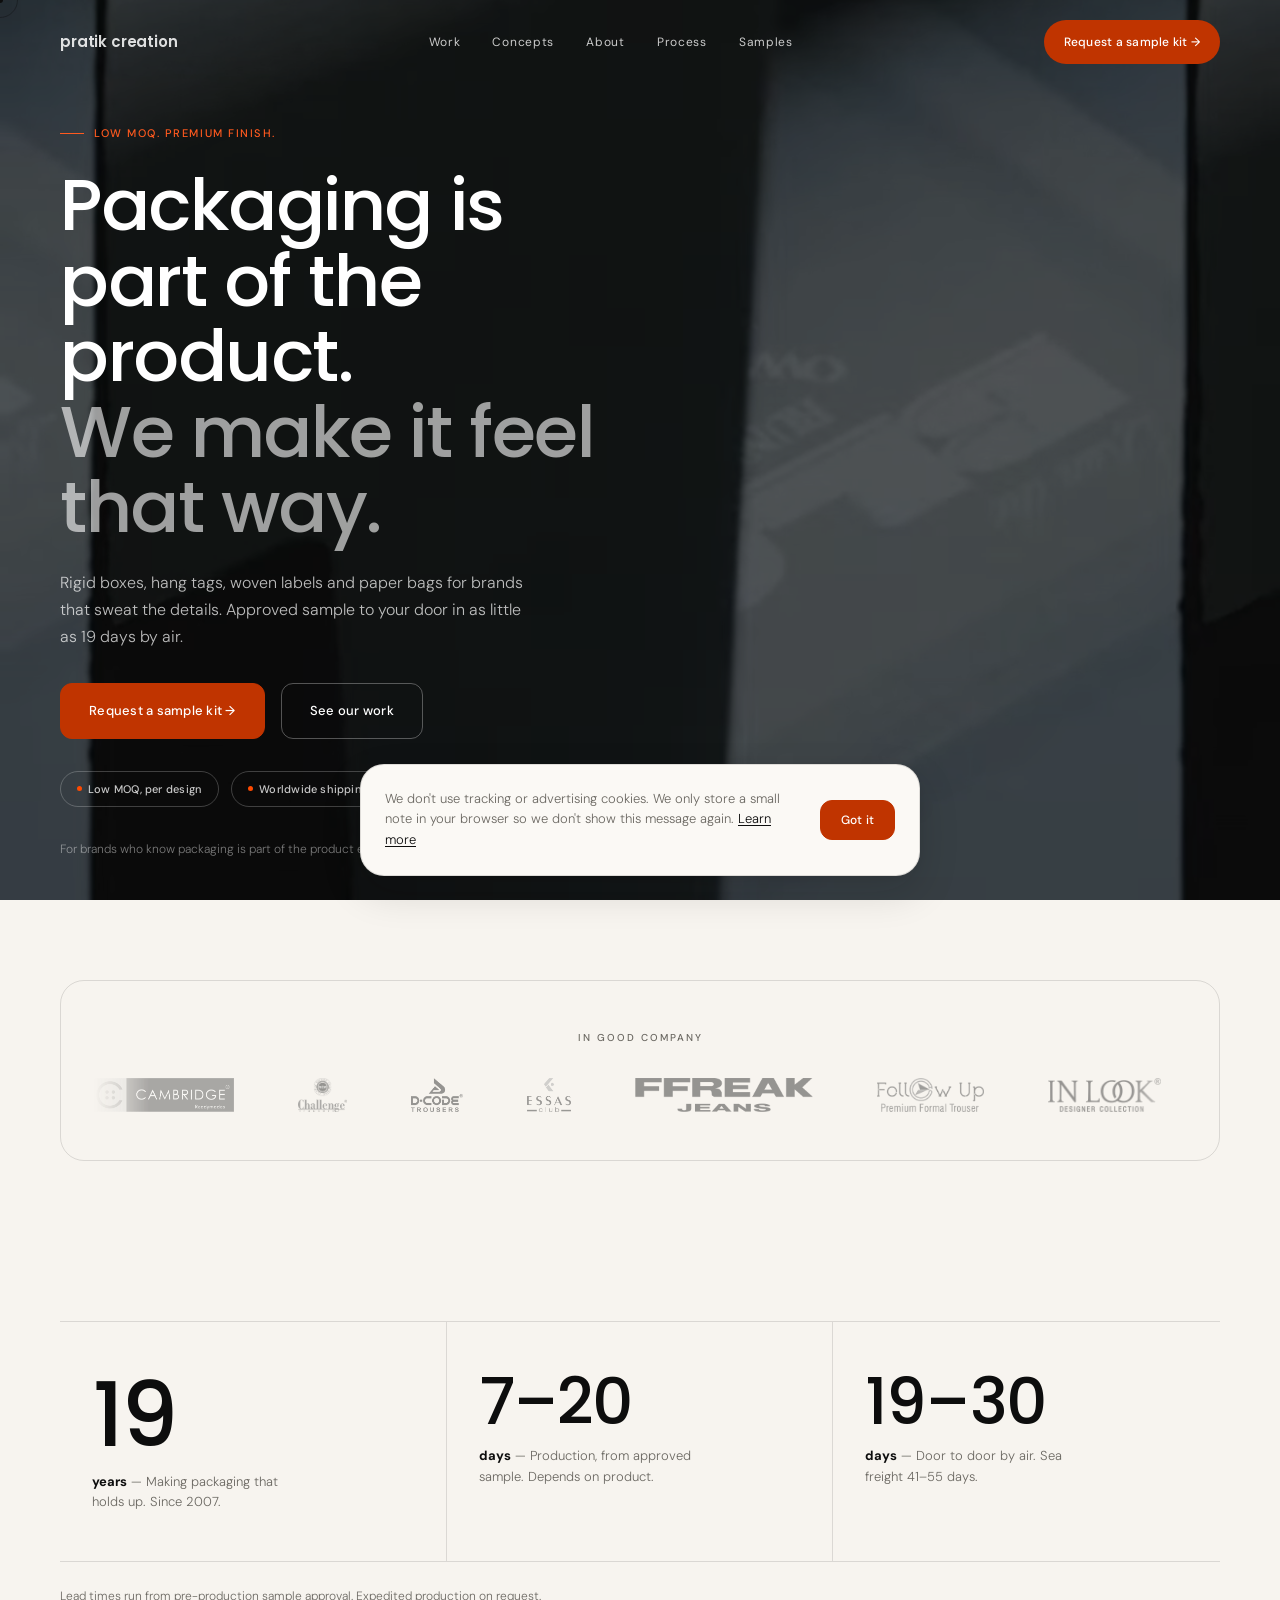
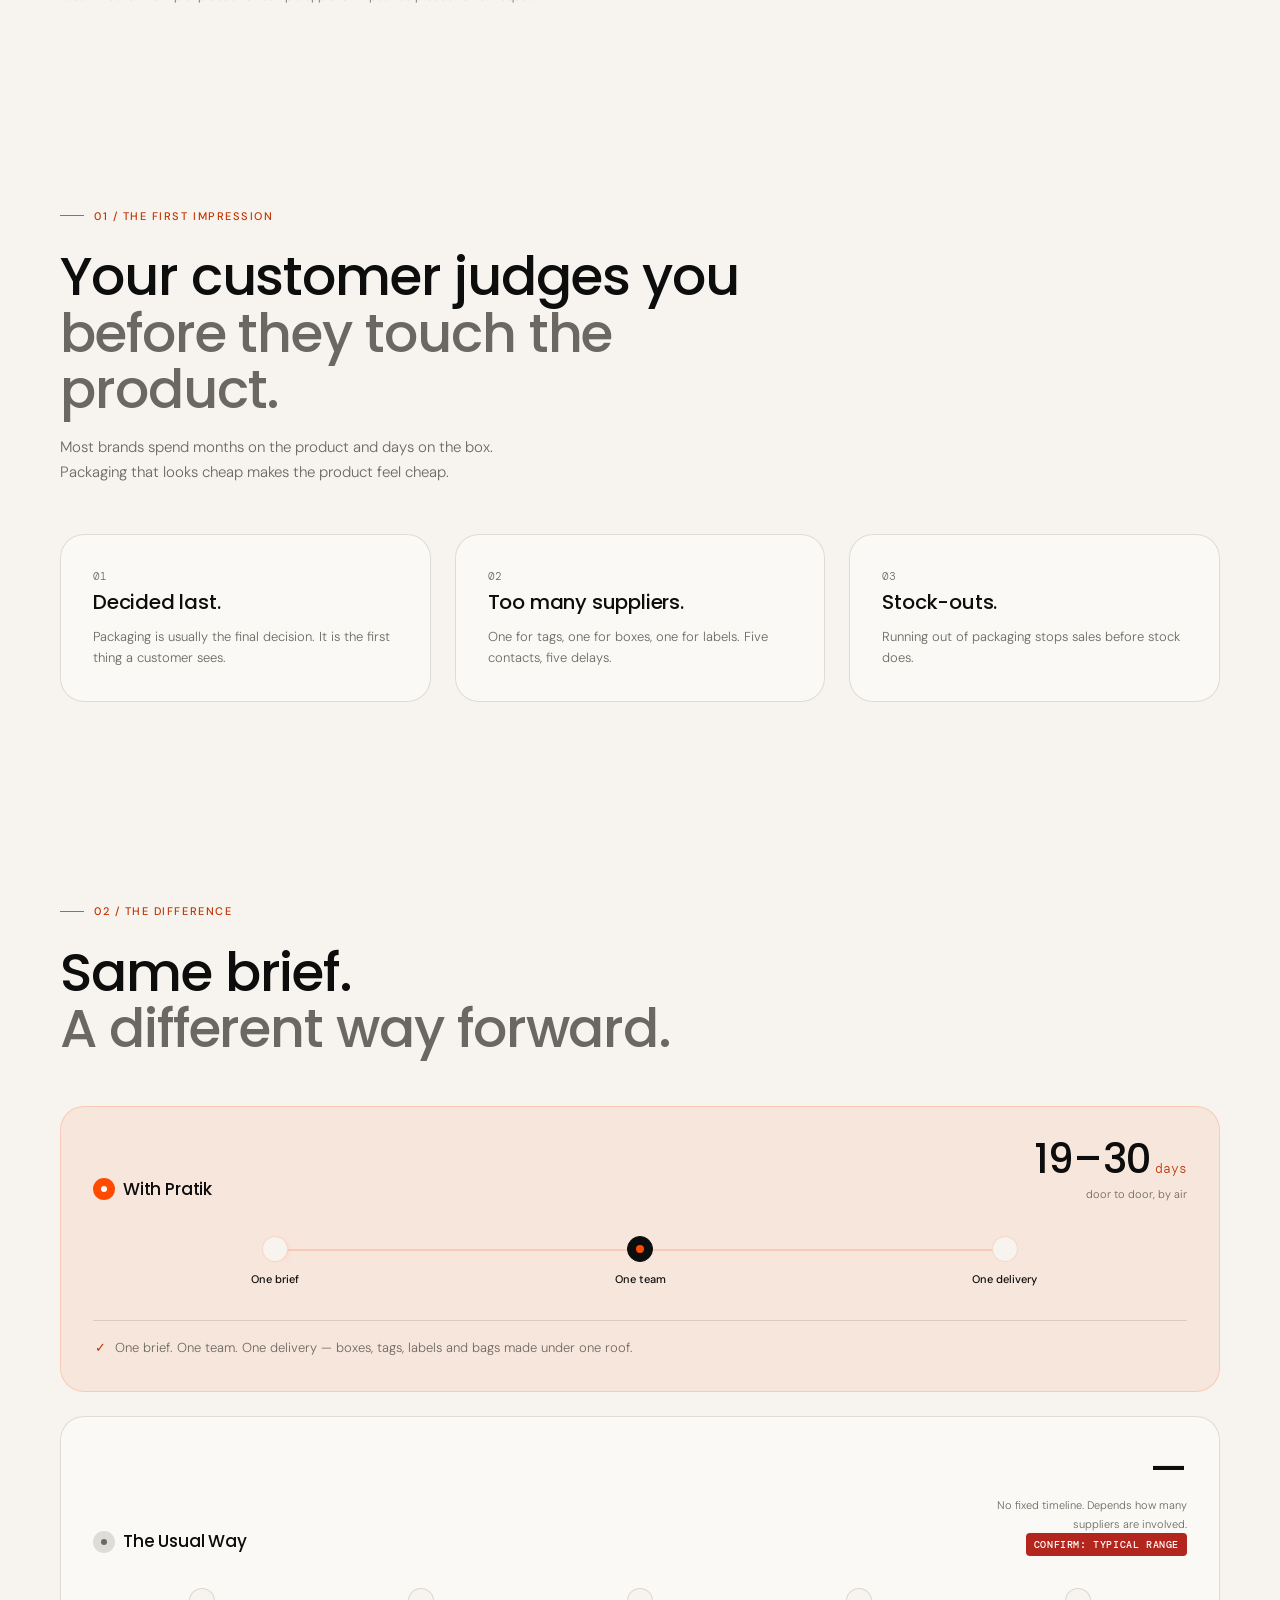
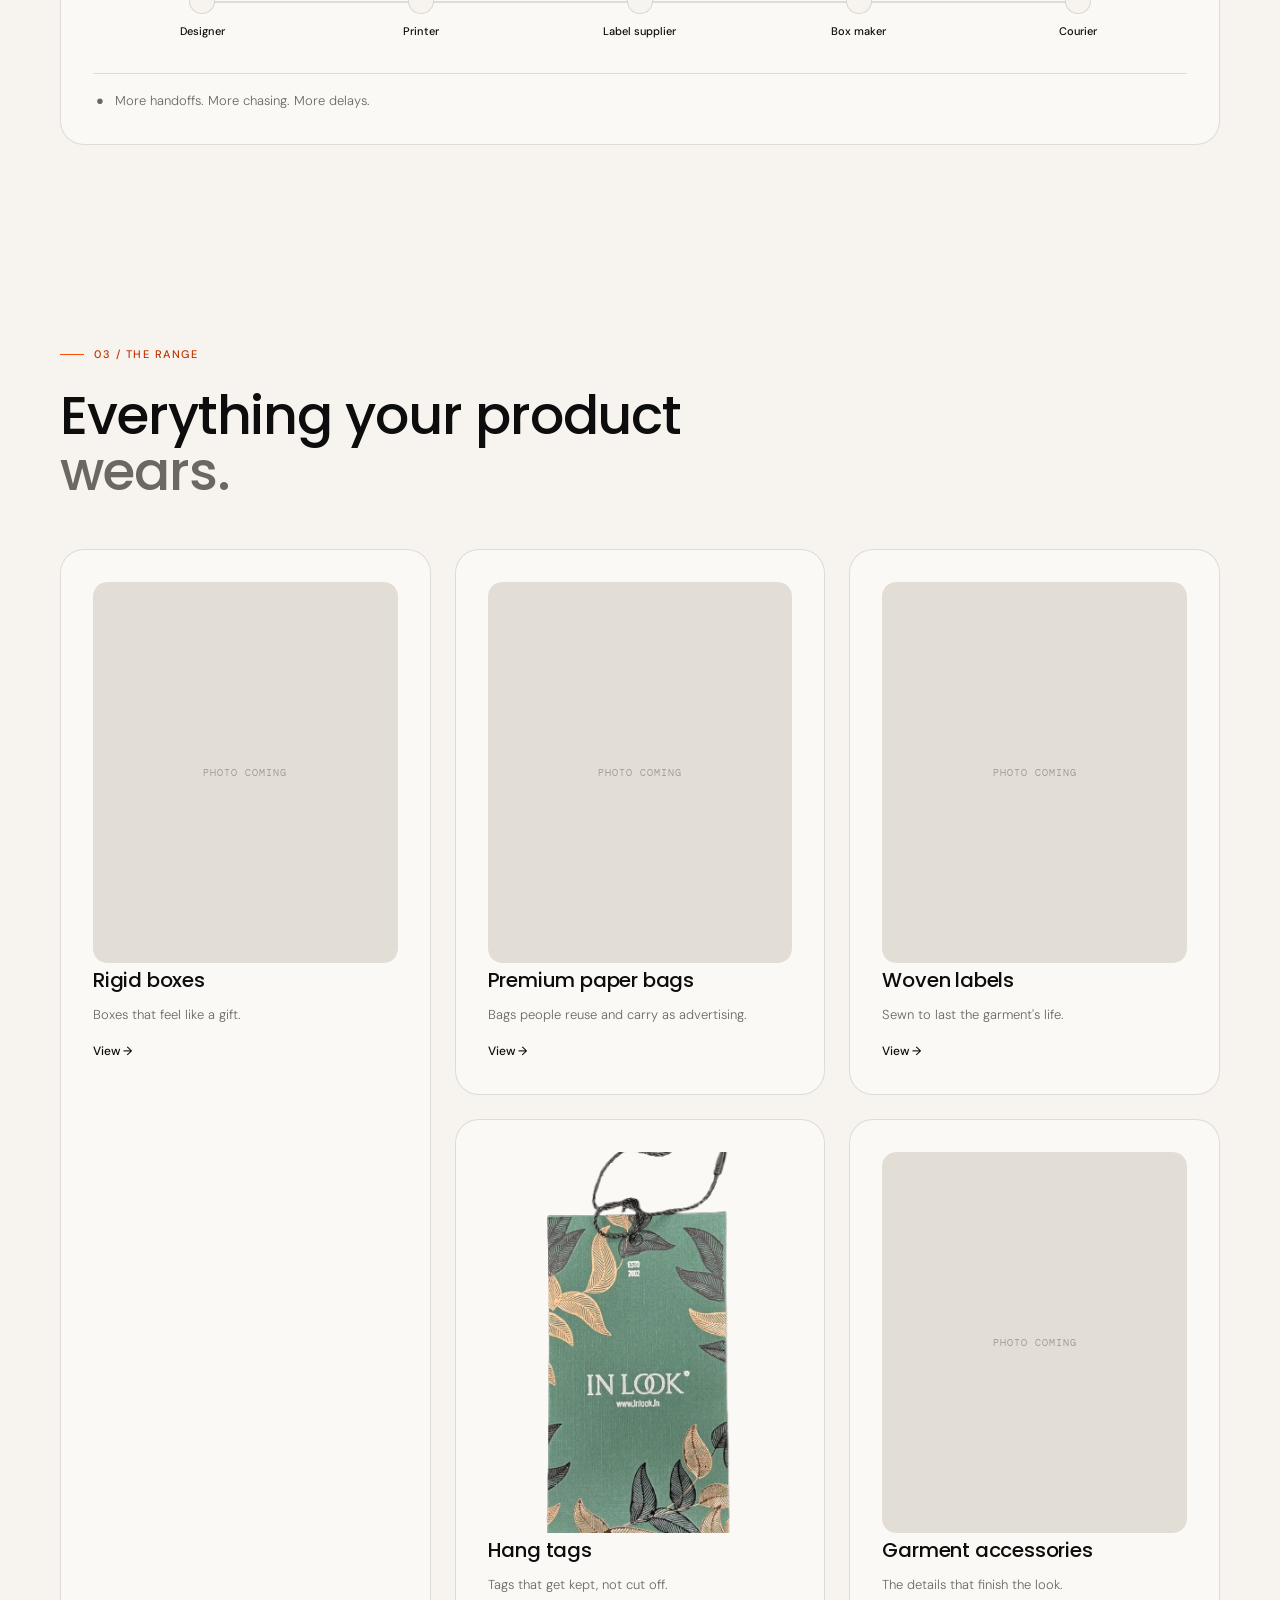
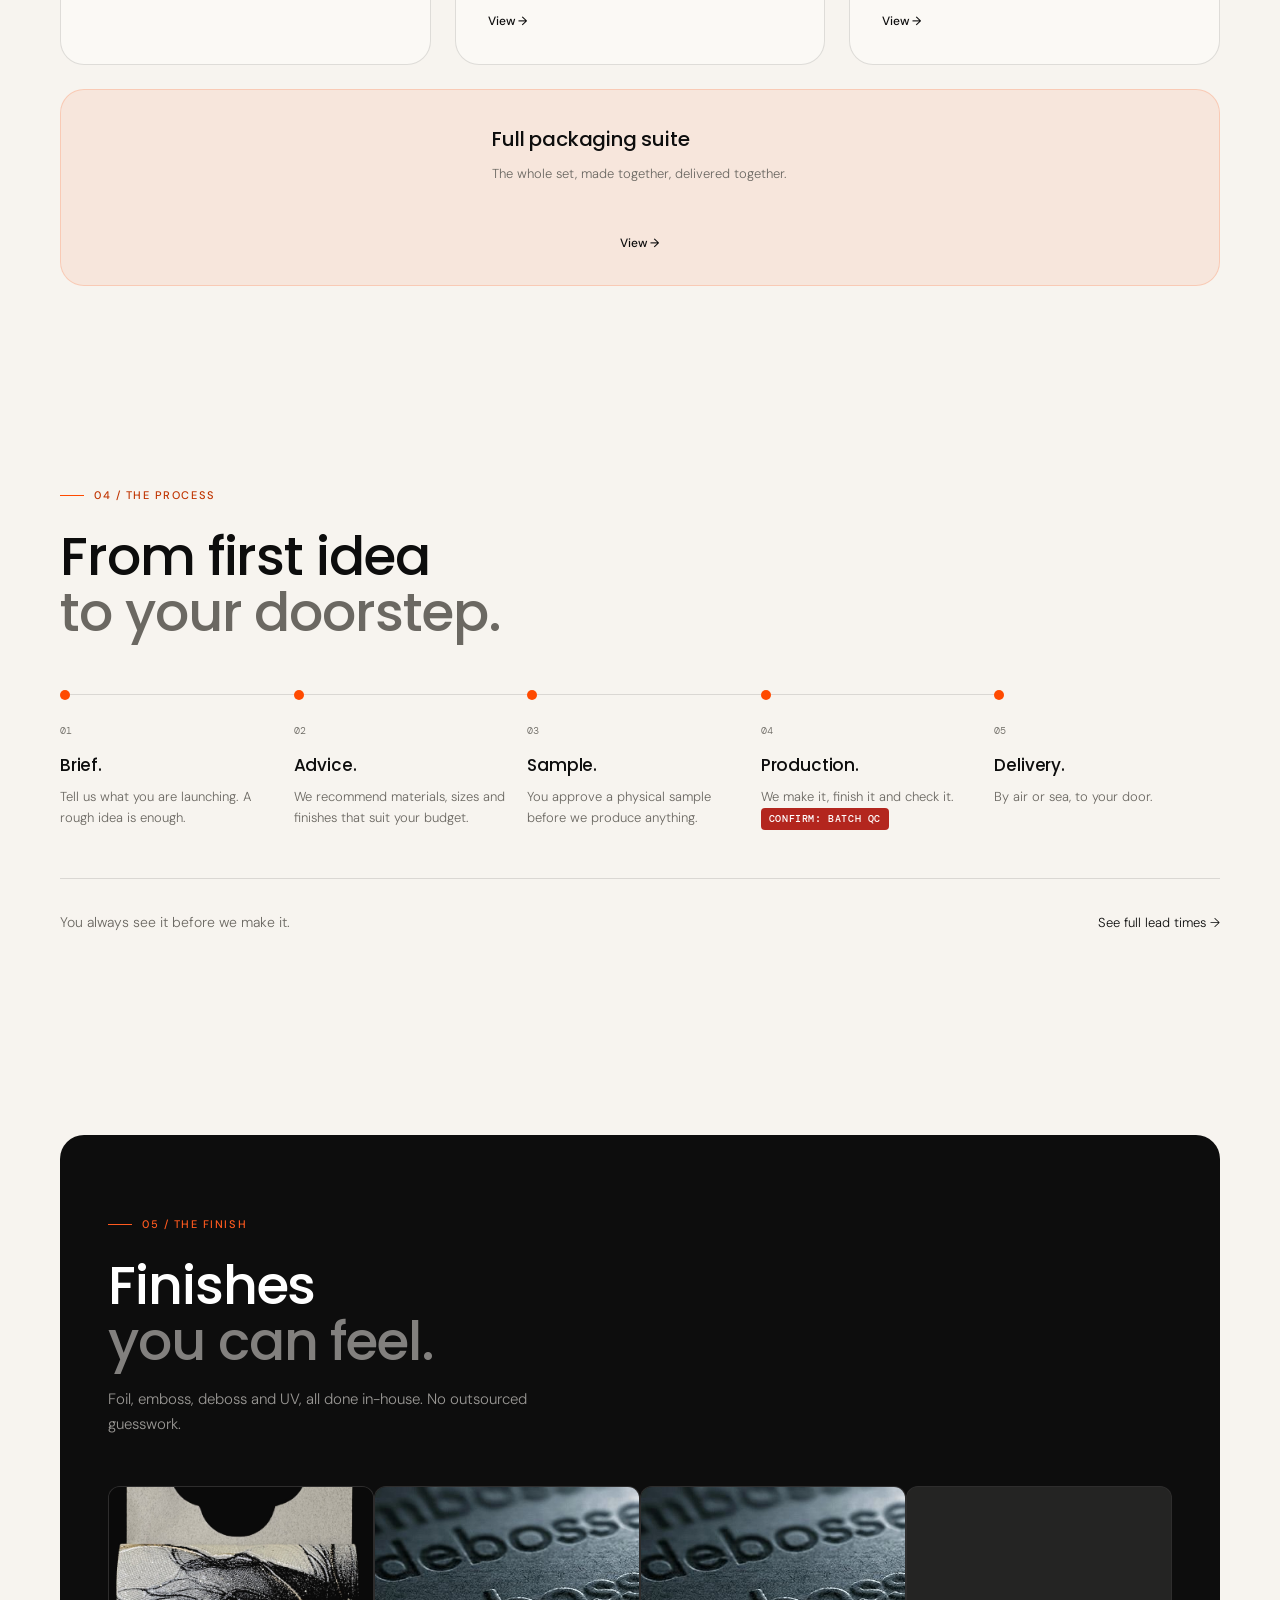
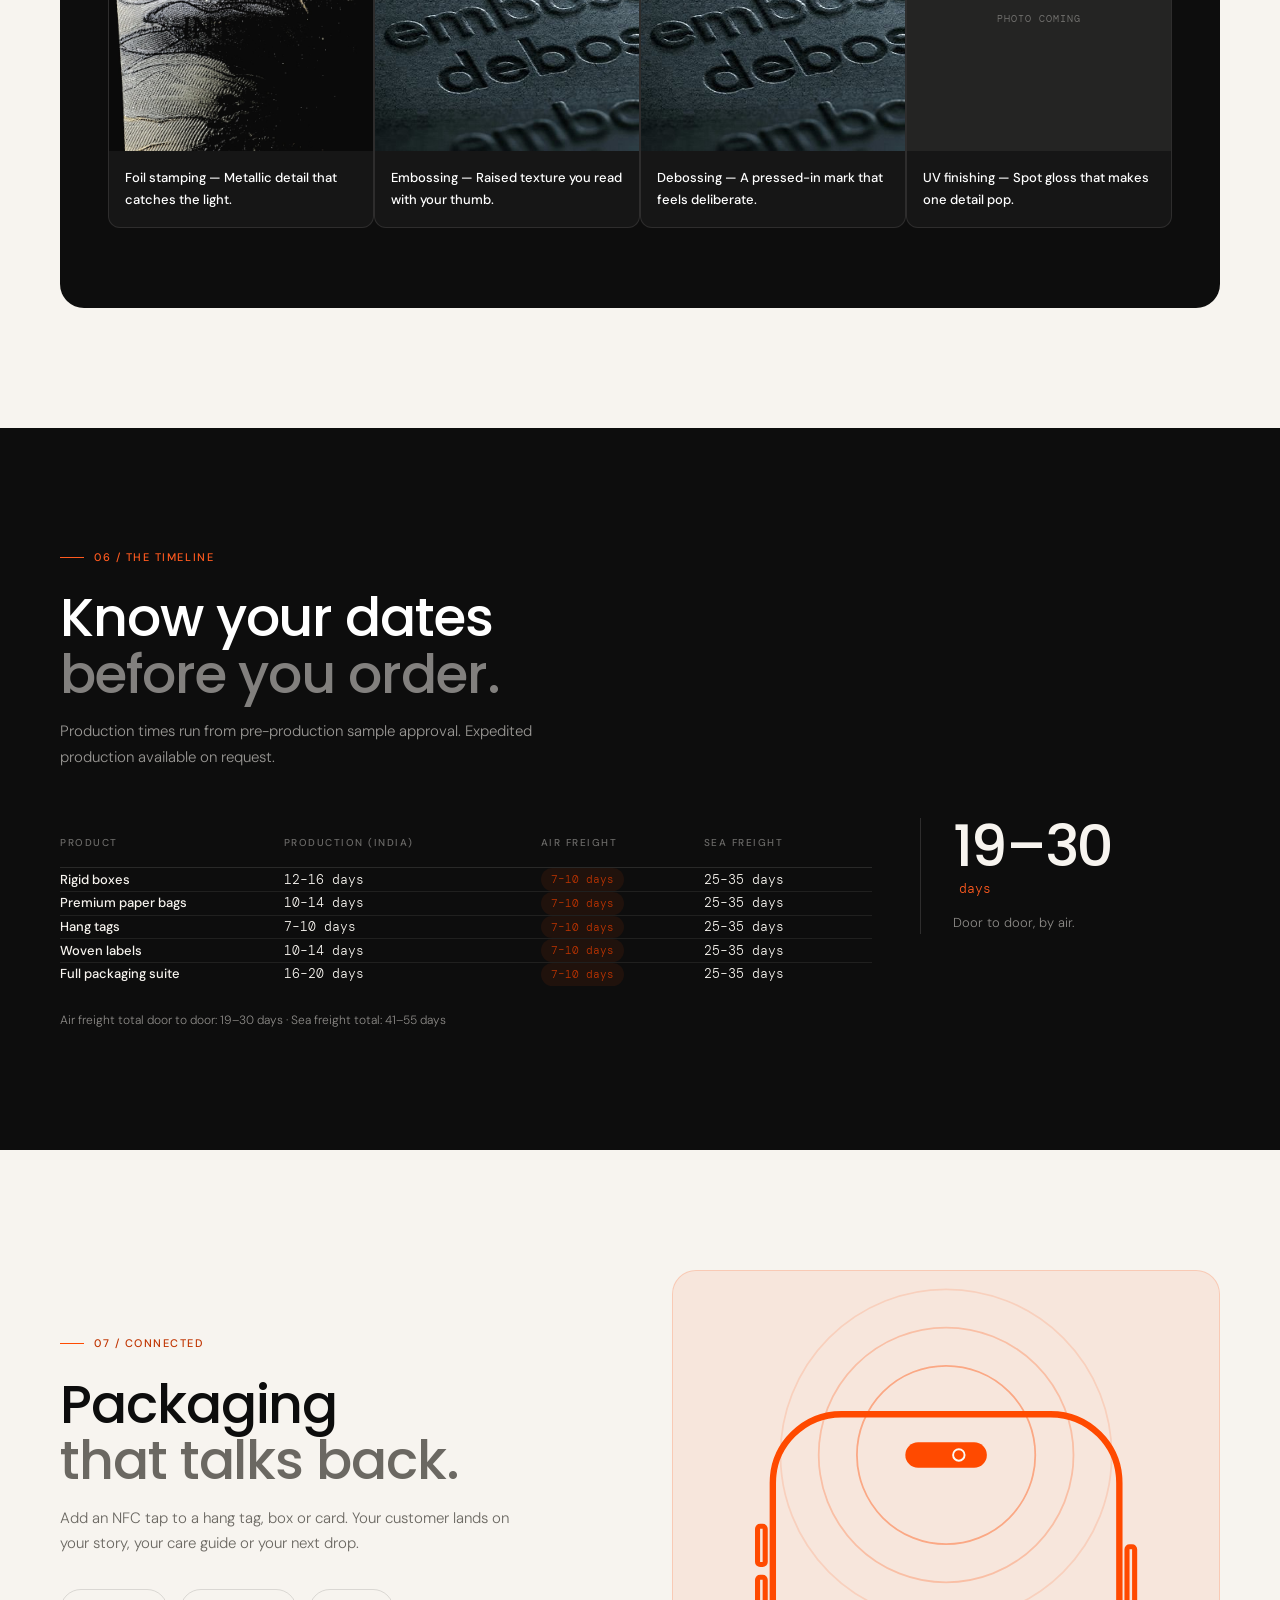
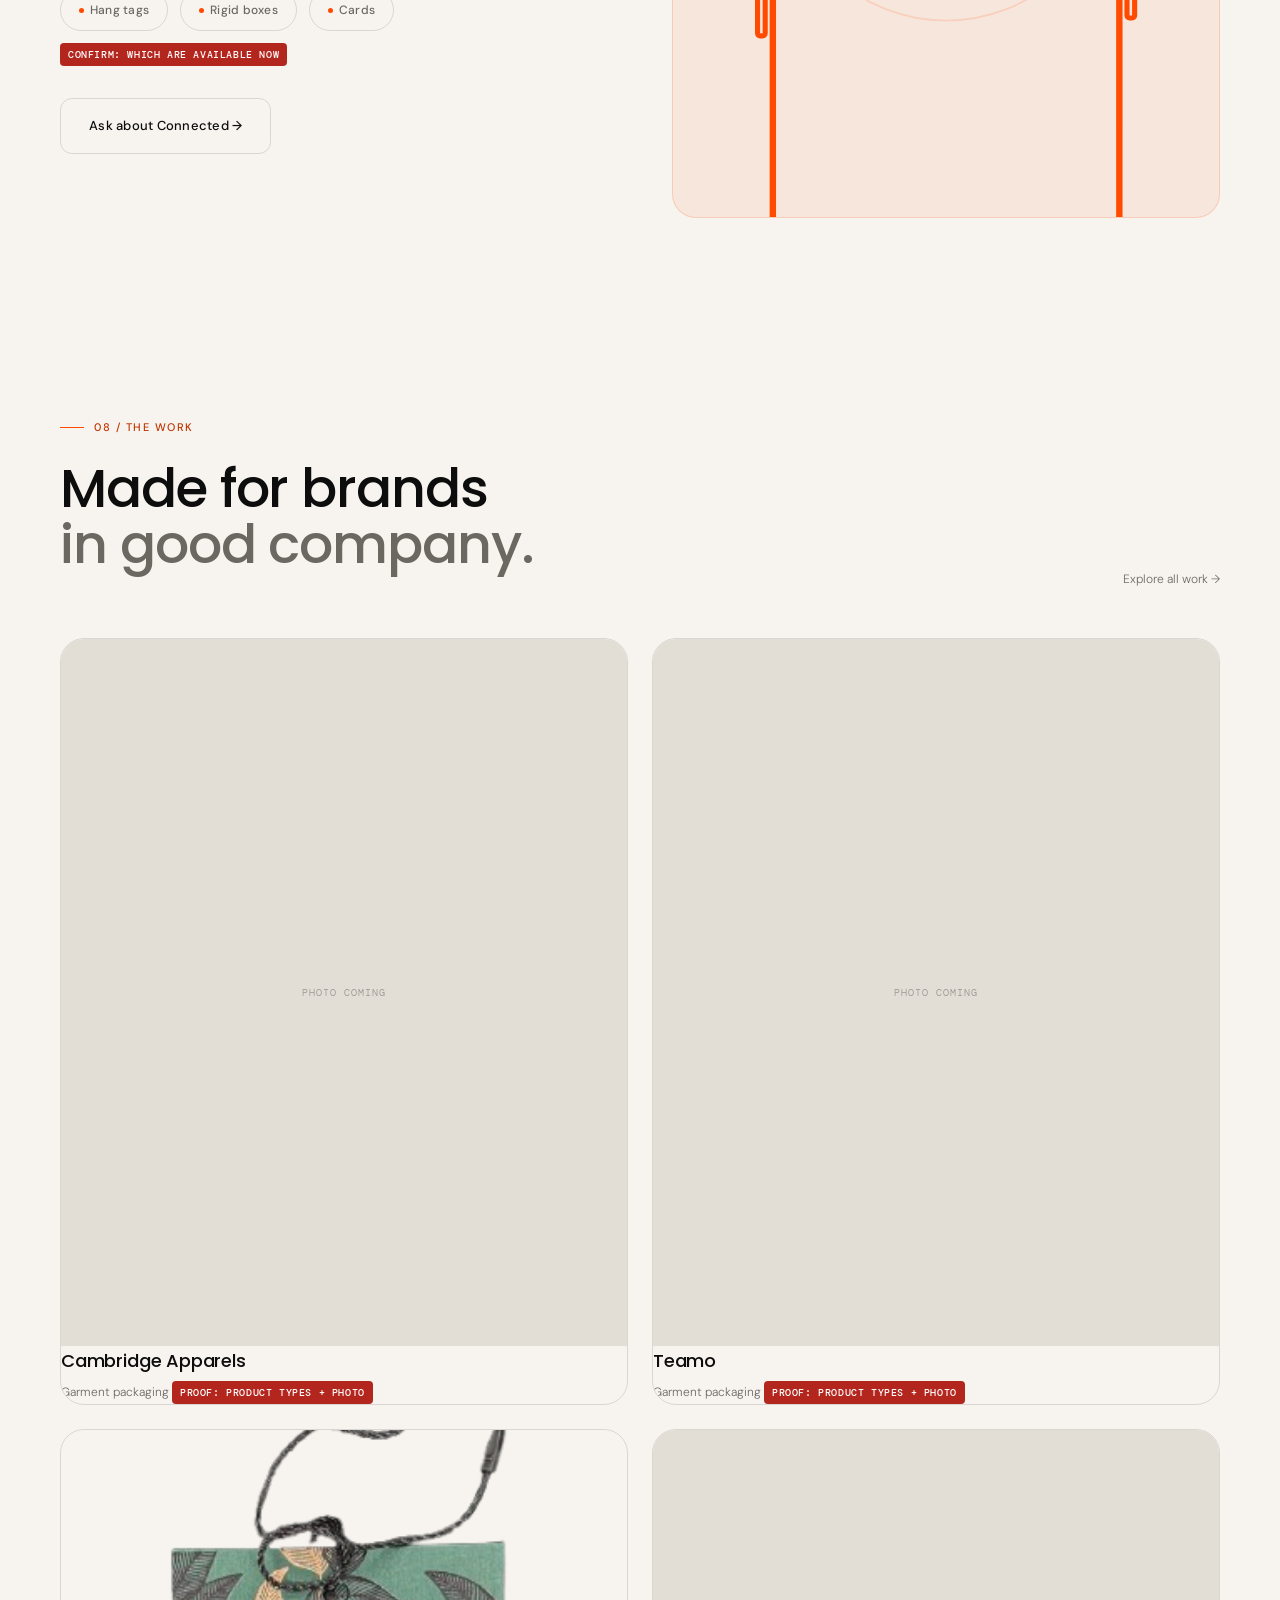
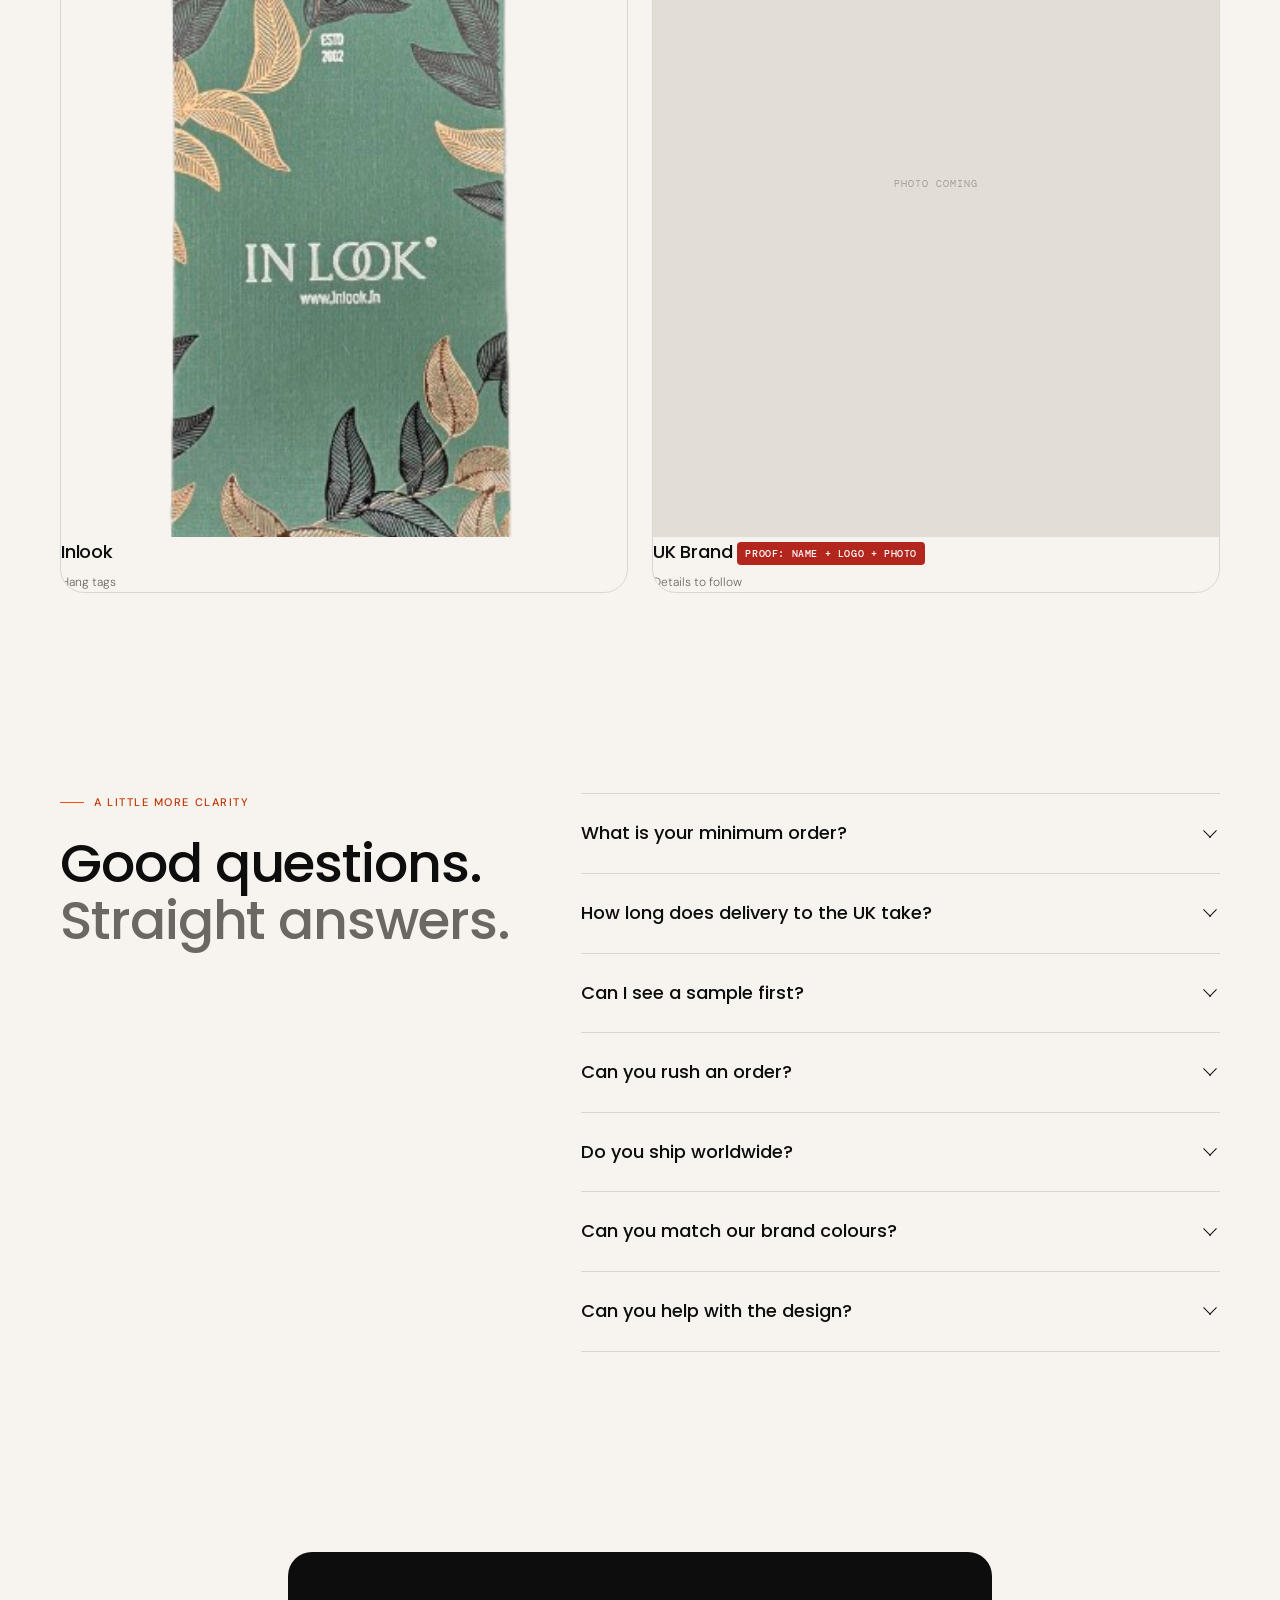
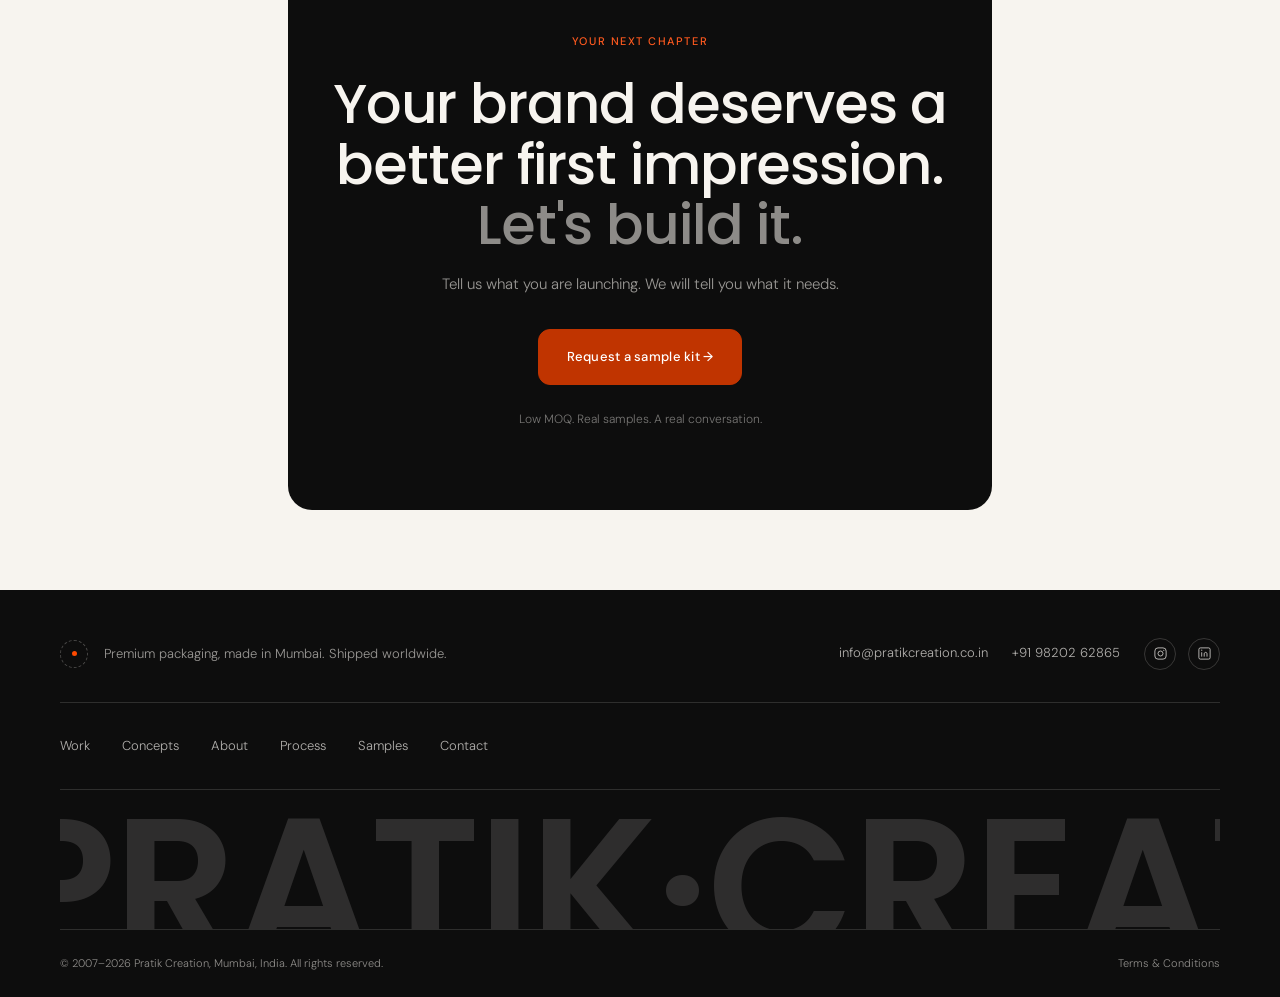
==== commit fcb7e43b: "Add Terms & Conditions page, cookie notice, phone/WhatsApp form field, and copyright line - New term" ====
--- a/index.html
+++ b/index.html
@@ -1355,10 +1355,22 @@
     </div>
 
     <div class="footer__bottom">
-      <p class="footer__copy">© 2007–2026 Pratik Creation. Mumbai, India.</p>
+      <p class="footer__copy">© 2007&ndash;2026 Pratik Creation, Mumbai, India. All rights reserved.</p>
+      <nav class="footer__legal" aria-label="Legal">
+        <a href="terms.html" class="footer__legal-link">Terms &amp; Conditions</a>
+      </nav>
     </div>
   </footer>
 
+
+  <div class="cookie-banner" role="dialog" aria-label="Cookie notice">
+    <p class="cookie-banner__text">
+      We don't use tracking or advertising cookies. We only store a small note in your browser so we don't show this message again. <a href="terms.html#cookies">Learn more</a>
+    </p>
+    <div class="cookie-banner__actions">
+      <button type="button" class="btn btn--primary cookie-banner__accept">Got it</button>
+    </div>
+  </div>
 
   <script src="js/main.js"></script>
 </body>
--- a/css/shared.css
+++ b/css/shared.css
@@ -921,6 +921,11 @@
 }
 
 .footer__bottom {
+  display: flex;
+  flex-wrap: wrap;
+  align-items: center;
+  justify-content: space-between;
+  gap: var(--sp-16);
   padding: var(--sp-24) 0;
   border-top: 1px solid rgba(247, 244, 239, 0.14);
 }
@@ -929,6 +934,15 @@
   font-size: 11px;
   color: rgba(247, 244, 239, 0.55);
 }
+
+.footer__legal { display: flex; gap: var(--sp-24); }
+
+.footer__legal-link {
+  font-size: 11px;
+  color: rgba(247, 244, 239, 0.55);
+  transition: color 0.2s;
+}
+.footer__legal-link:hover { color: var(--c-bg); }
 
 
 /* ── 11. INLINE TEXT LINK ───────────────────────────────────── */
@@ -2119,3 +2133,71 @@
   display: block;
   pointer-events: none;
 }
+
+
+/* ── 23. COOKIE BANNER ──────────────────────────────────────── */
+/* a dismissible bottom notice, shown once per browser until the
+   visitor accepts it (js/main.js reads/writes the choice to
+   localStorage — see DEV FLAGS above for the same fail-safe-hidden
+   pattern used elsewhere on this site). */
+.cookie-banner {
+  position: fixed;
+  left: var(--sp-24);
+  right: var(--sp-24);
+  bottom: var(--sp-24);
+  z-index: 150;
+  max-width: 560px;
+  margin: 0 auto;
+  background: var(--bg-tile);
+  border: 1px solid var(--line);
+  border-radius: var(--radius-tile);
+  box-shadow: 0 16px 40px rgba(13, 13, 13, 0.14), 0 2px 10px rgba(13, 13, 13, 0.06);
+  padding: var(--sp-24);
+  display: flex;
+  flex-wrap: wrap;
+  align-items: center;
+  gap: var(--sp-16) var(--sp-24);
+  opacity: 0;
+  transform: translateY(16px);
+  pointer-events: none;
+  transition: opacity 0.4s var(--ease-out), transform 0.4s var(--ease-out);
+}
+.cookie-banner.visible {
+  opacity: 1;
+  transform: translateY(0);
+  pointer-events: all;
+}
+@media (prefers-reduced-motion: reduce) {
+  .cookie-banner { transition: opacity 0.2s; transform: none; }
+}
+
+.cookie-banner__text {
+  flex: 1 1 320px;
+  font-size: 13px;
+  line-height: 1.6;
+  color: var(--ink-soft);
+}
+.cookie-banner__text a { color: var(--ink); text-decoration: underline; text-underline-offset: 2px; }
+
+.cookie-banner__actions {
+  display: flex;
+  gap: var(--sp-12);
+  flex-shrink: 0;
+  margin-left: auto;
+}
+.cookie-banner__actions .btn {
+  height: 40px;
+  padding: 0 20px;
+  font-size: 12px;
+}
+
+@media (max-width: 640px) {
+  .cookie-banner {
+    left: var(--sp-16);
+    right: var(--sp-16);
+    bottom: var(--sp-16);
+    padding: var(--sp-16);
+  }
+  .cookie-banner__actions { width: 100%; margin-left: 0; }
+  .cookie-banner__actions .btn { flex: 1 1 0; }
+}
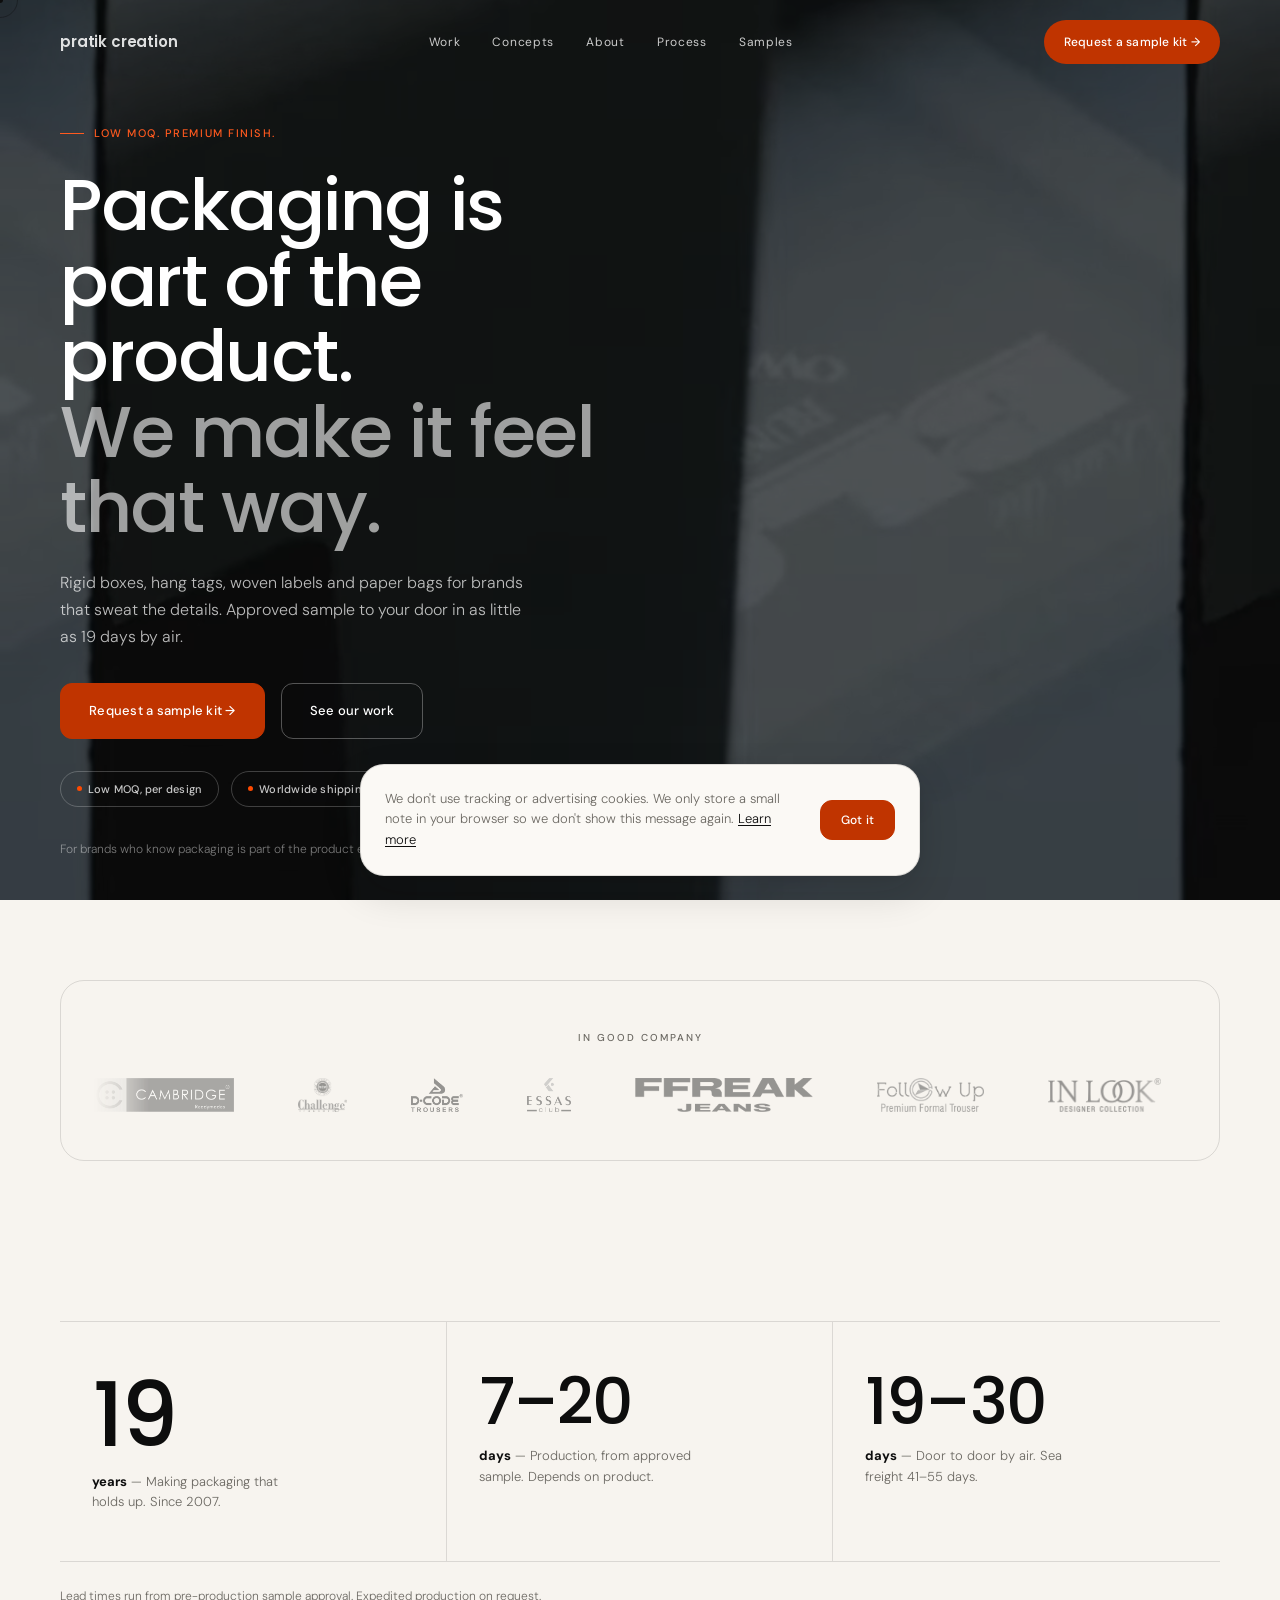
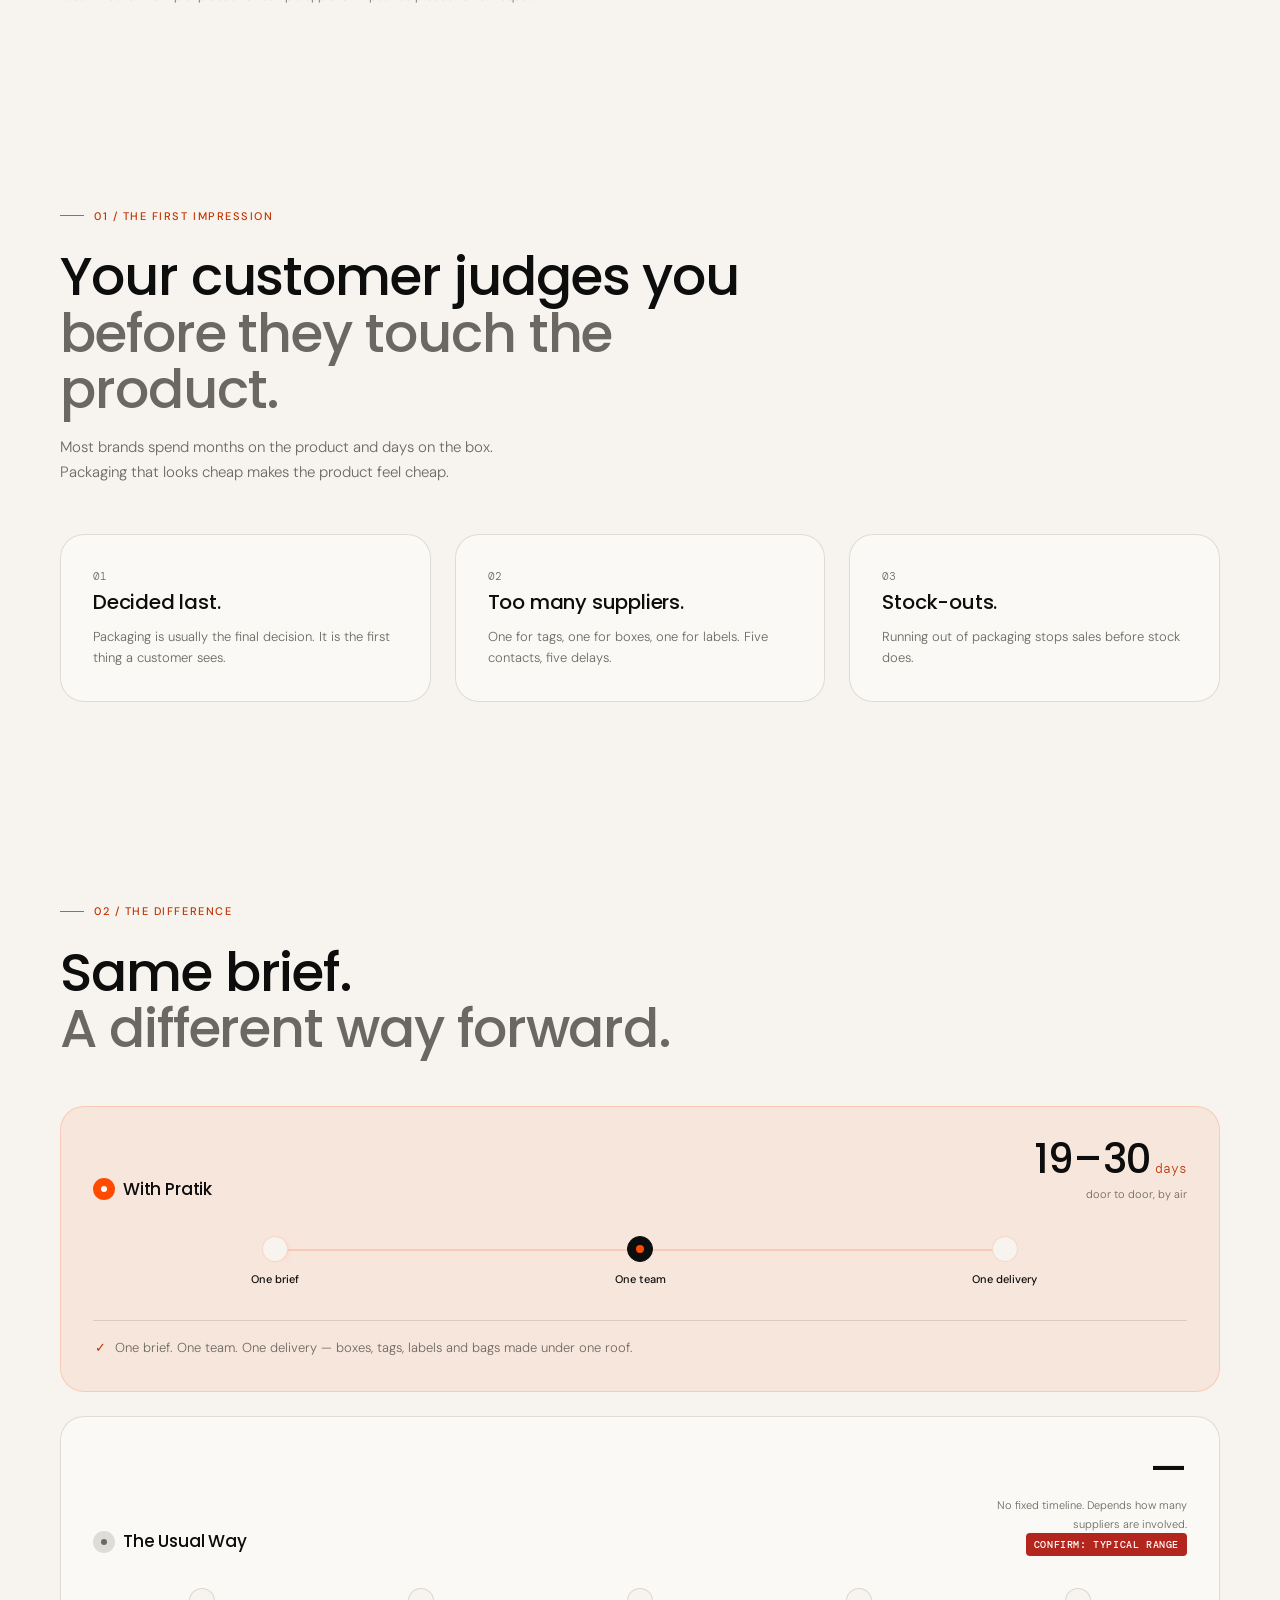
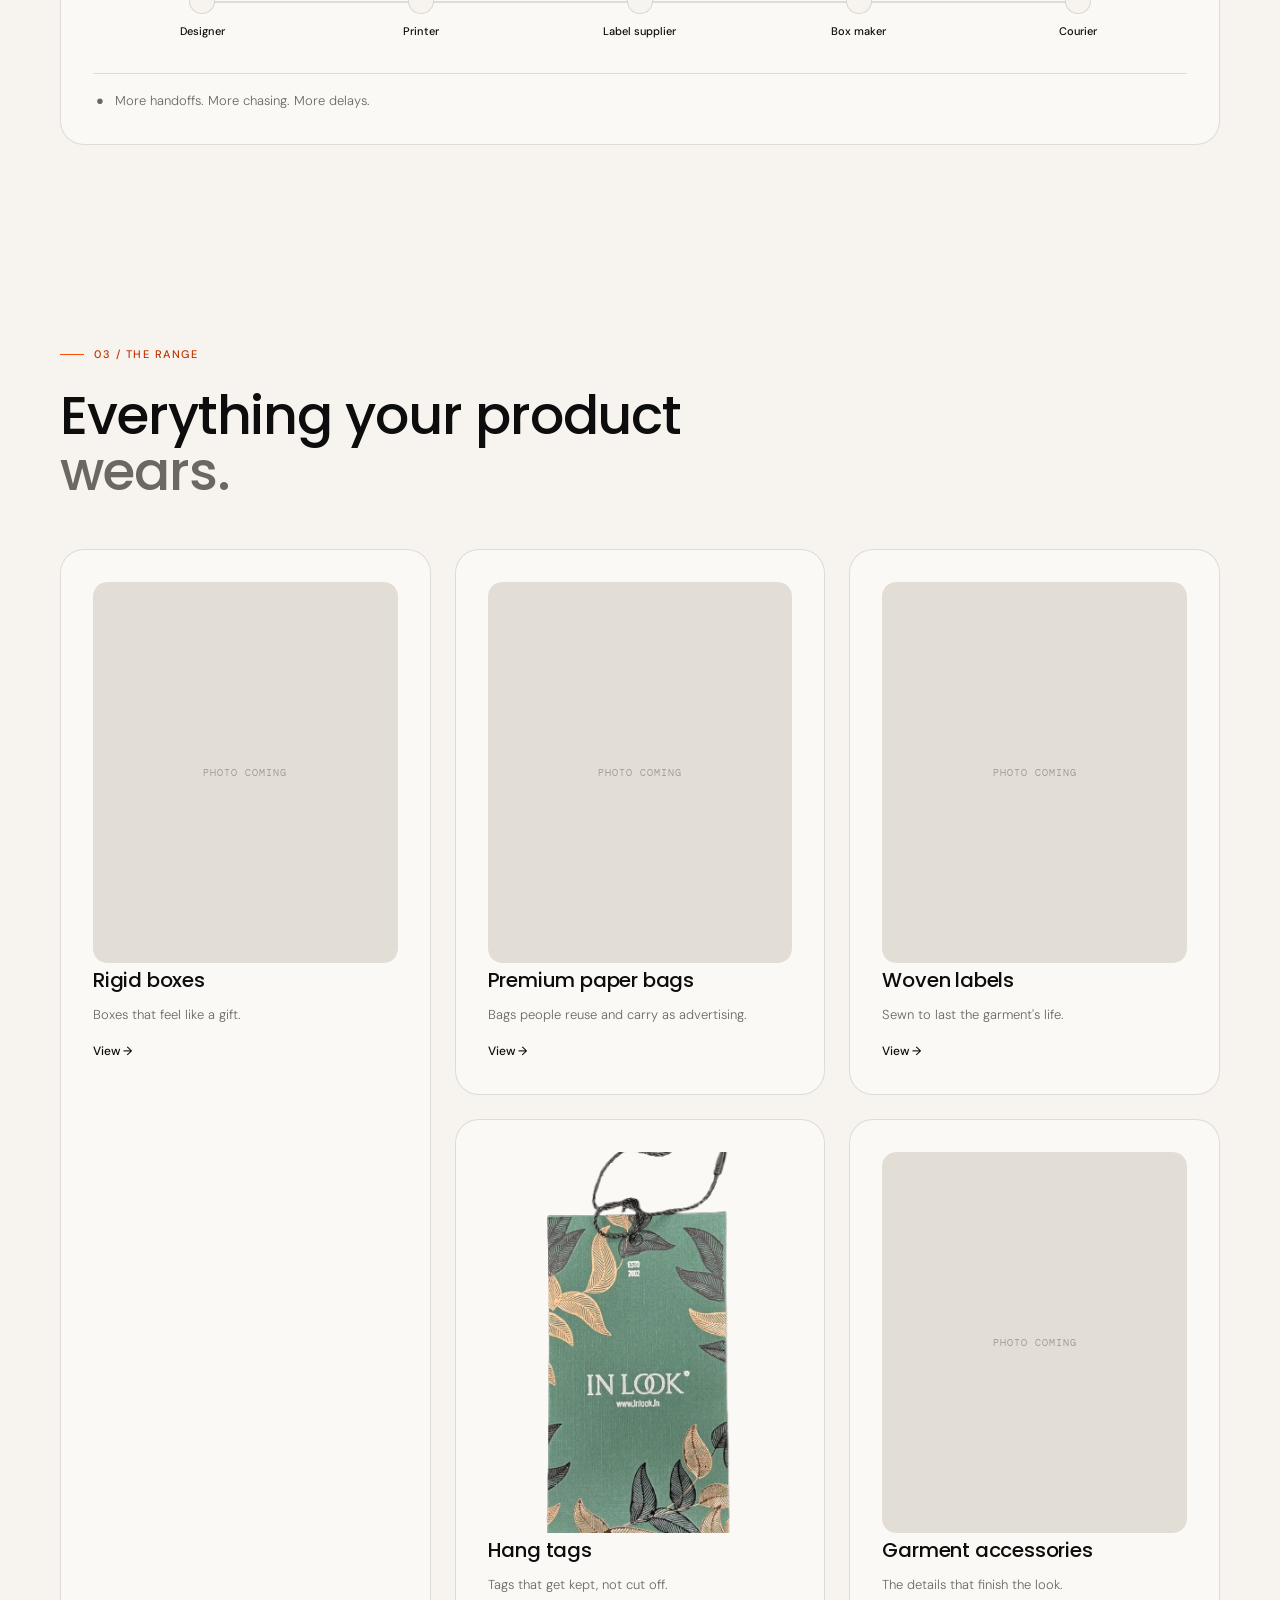
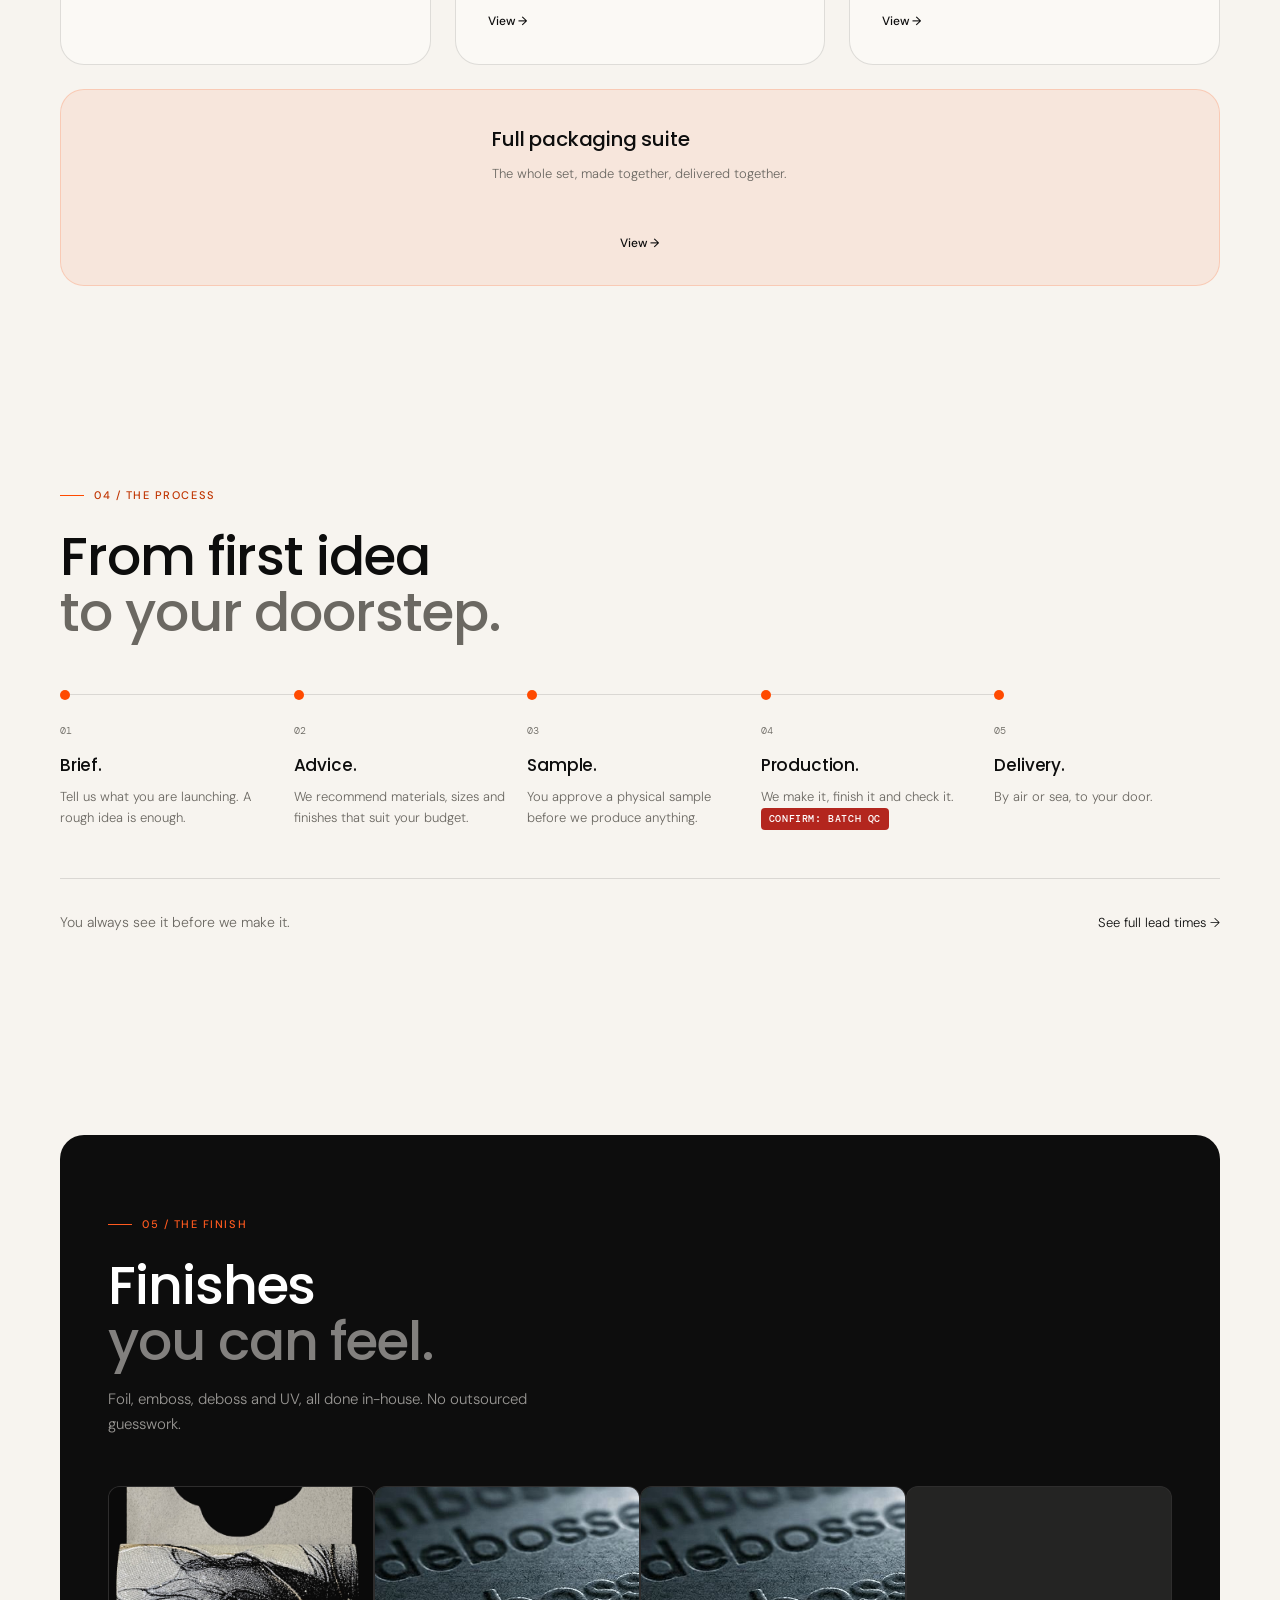
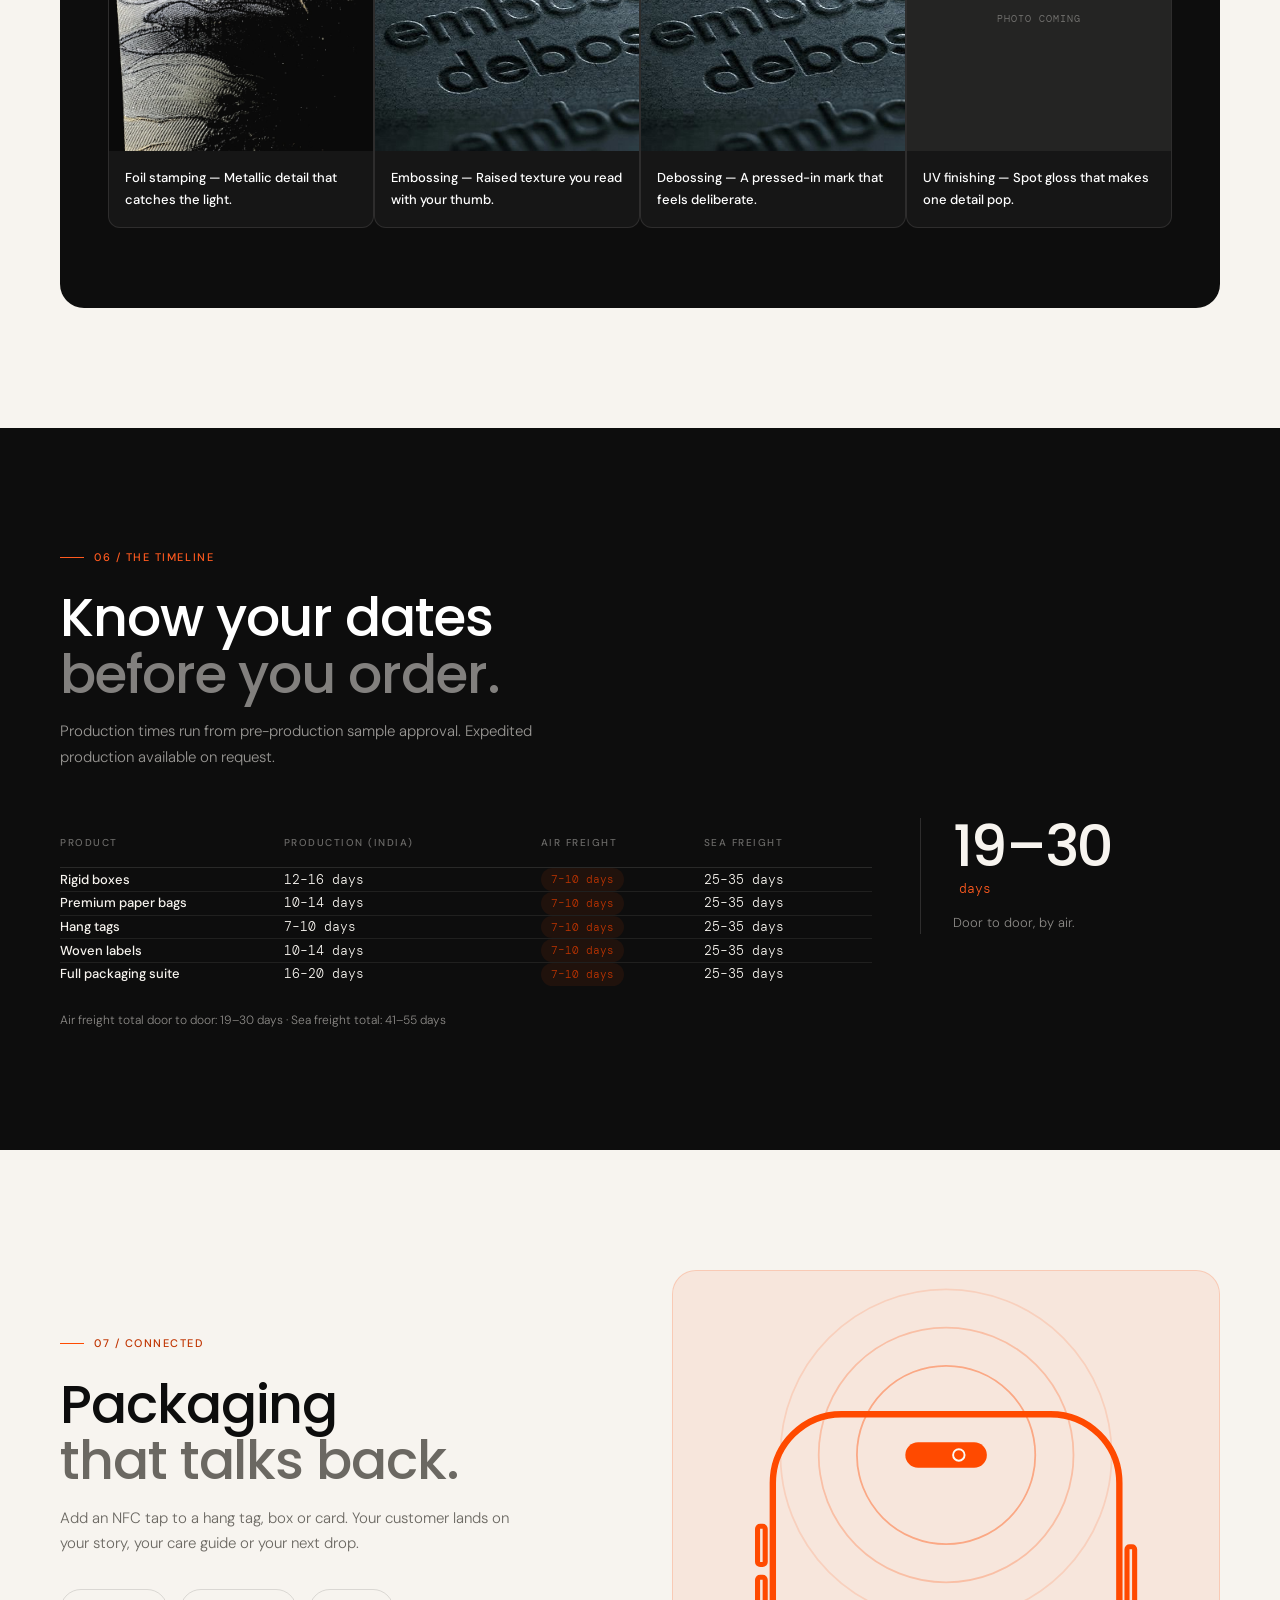
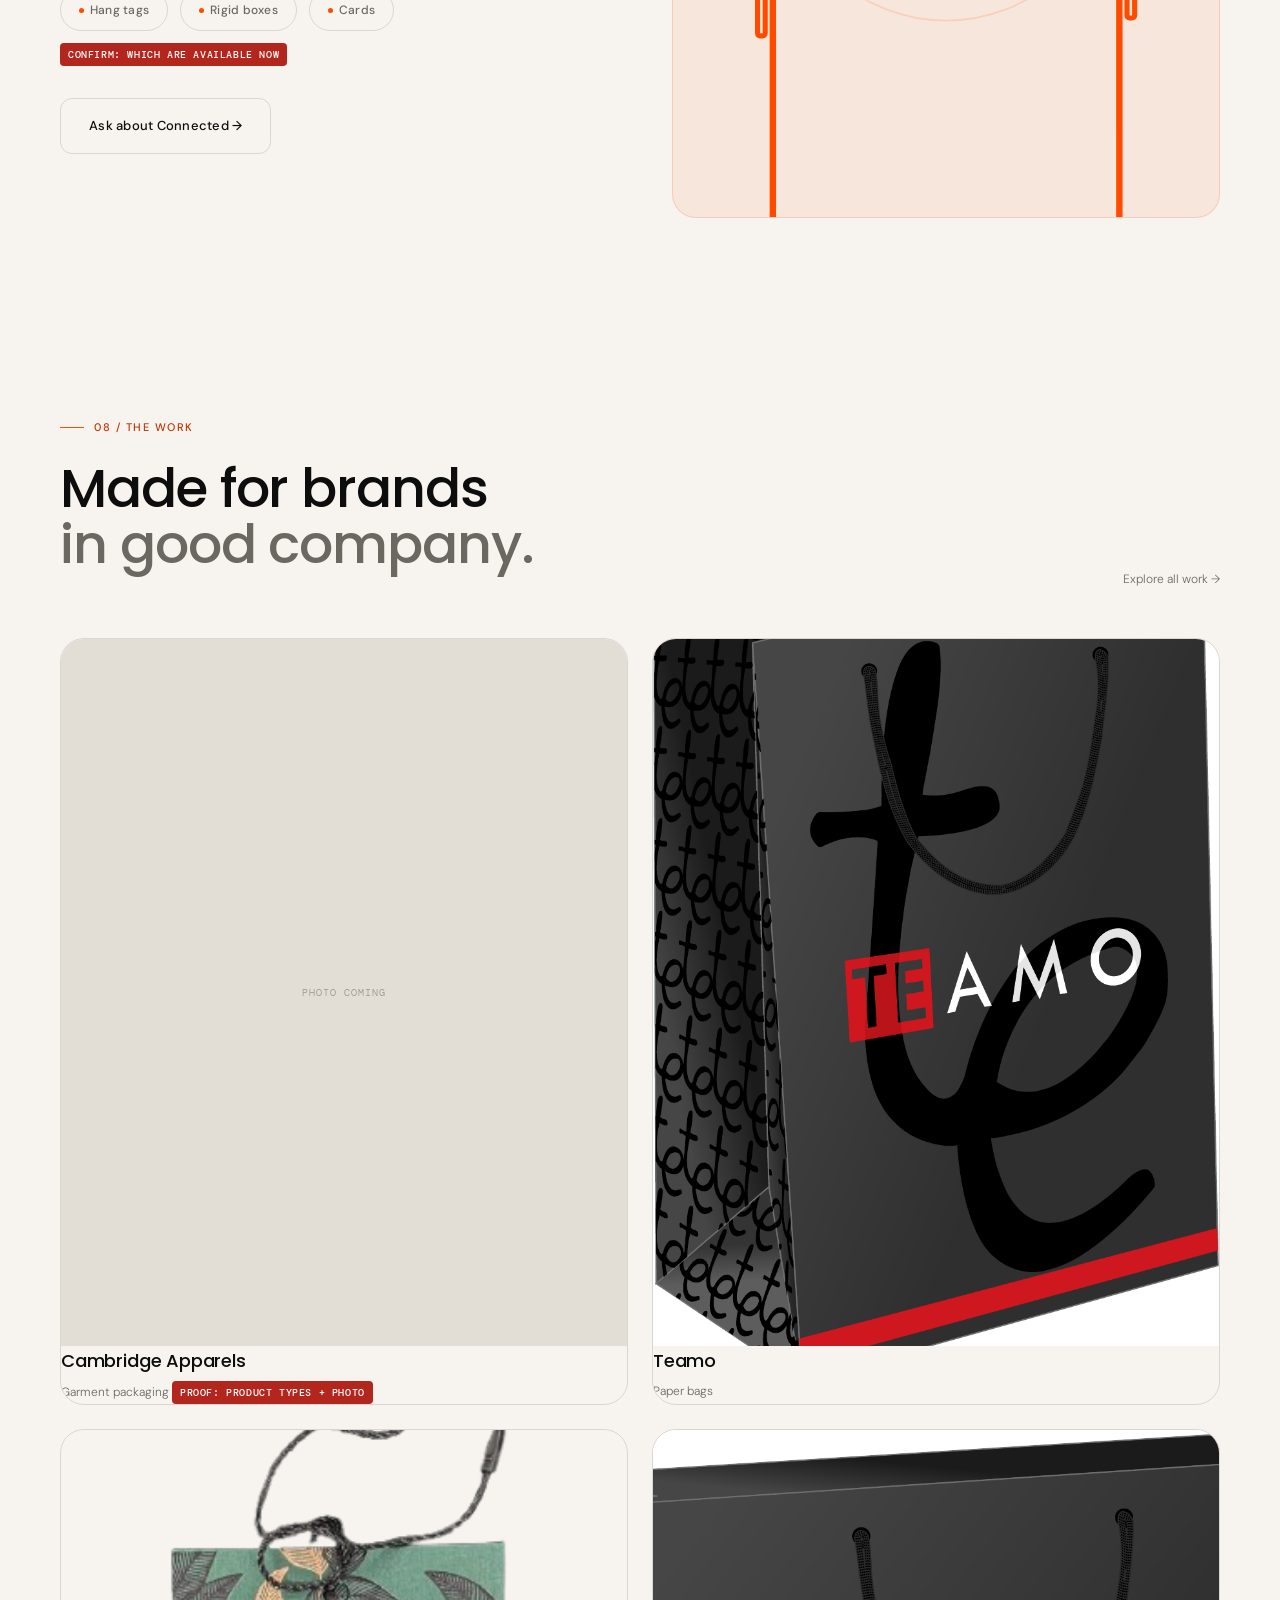
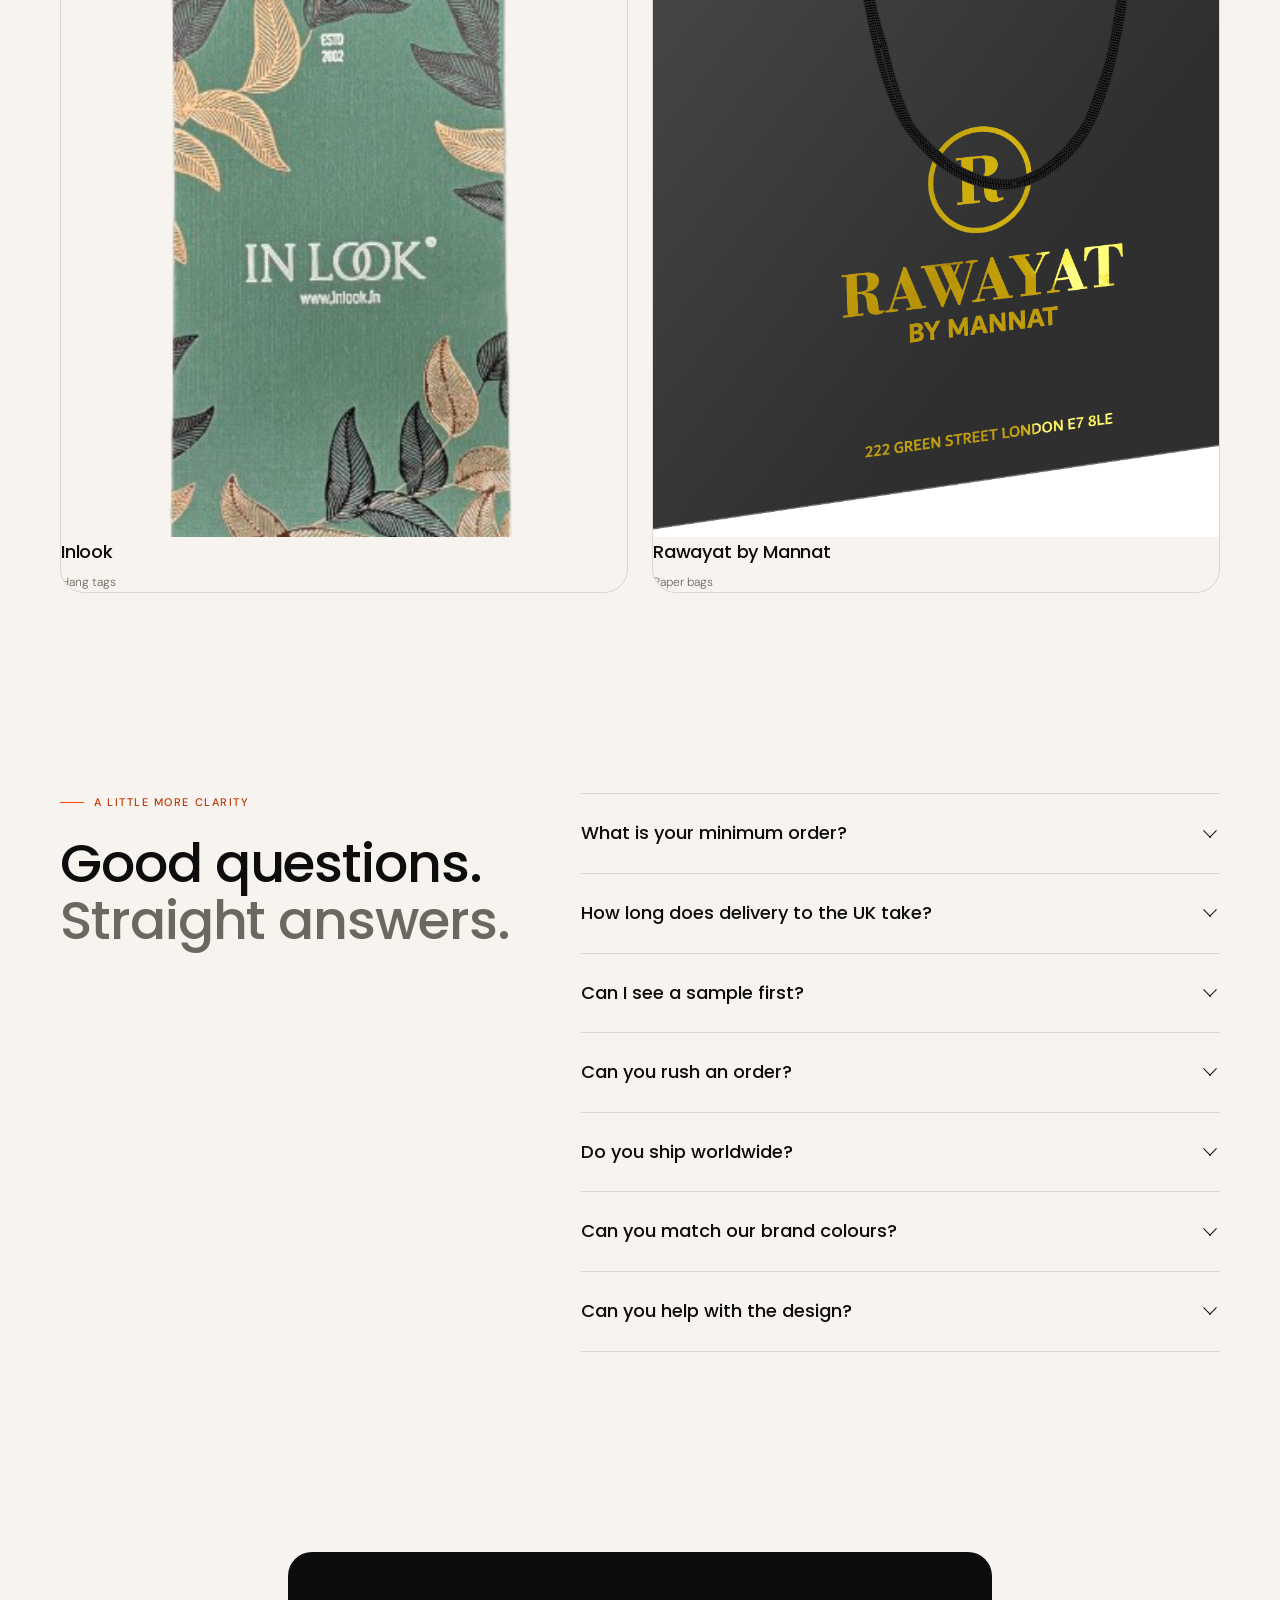
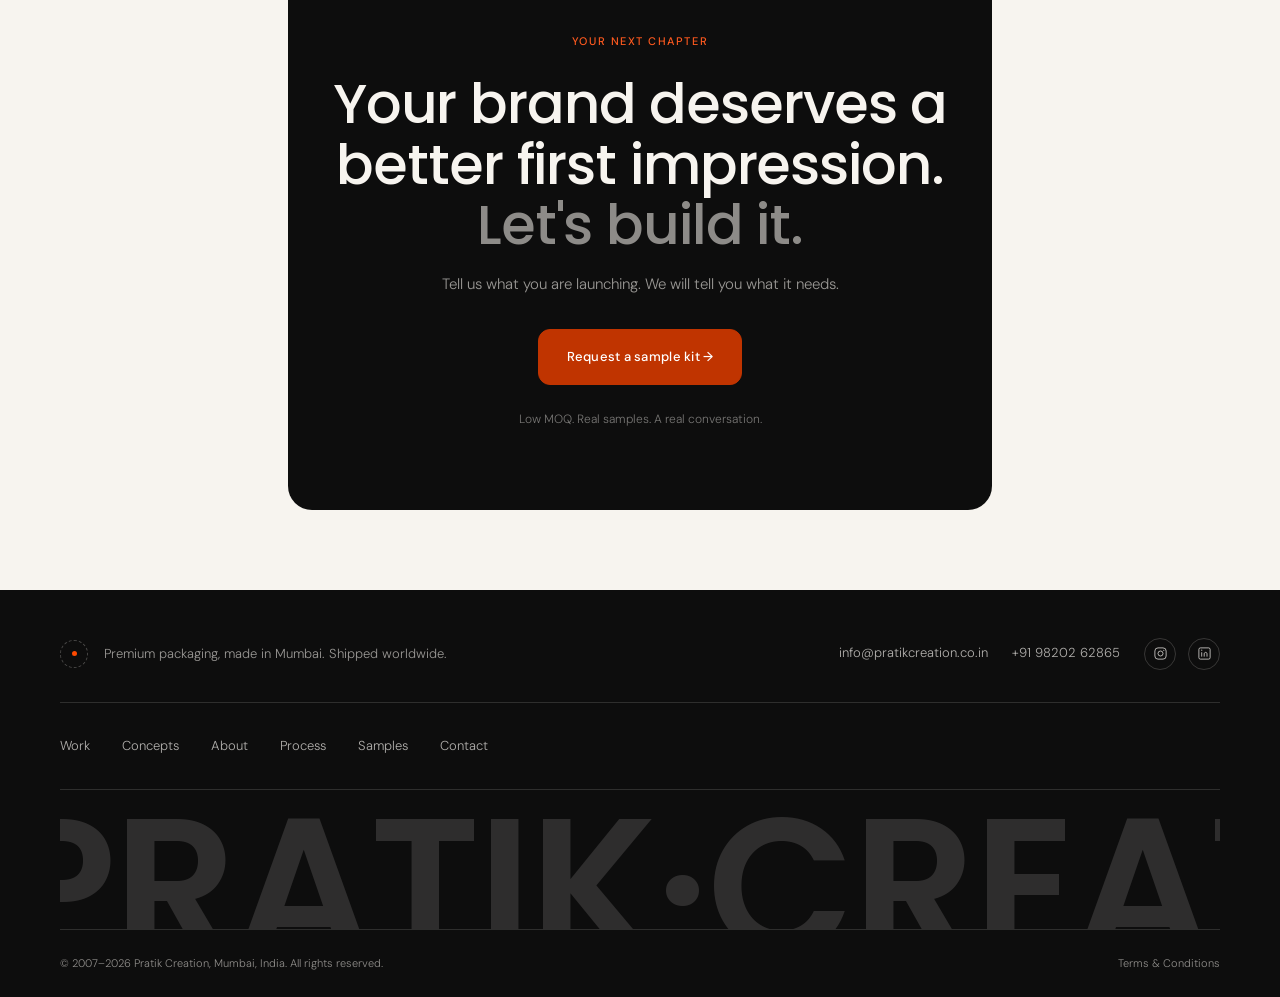
==== commit b8eb4c82: "Add real Teamo and Rawayat by Mannat product photos; resolve UK Brand name Adds images/projects/team" ====
--- a/index.html
+++ b/index.html
@@ -1221,10 +1221,12 @@
           </div>
         </a>
         <a href="work.html" class="work-tile reveal reveal-d1">
-          <div class="work-tile__photo"><div class="photo-placeholder"><span class="photo-placeholder__label">Photo coming</span></div></div>
+          <div class="work-tile__photo">
+            <img src="images/projects/teamo/hero.png" alt="Teamo shopping bag with foil wordmark" loading="lazy">
+          </div>
           <div class="work-tile__caption">
             <p class="work-tile__name">Teamo</p>
-            <p class="work-tile__types">Garment packaging <span class="dev-flag">Proof: product types + photo</span></p>
+            <p class="work-tile__types">Paper bags</p>
           </div>
         </a>
         <a href="work.html" class="work-tile reveal reveal-d2">
@@ -1237,10 +1239,12 @@
           </div>
         </a>
         <a href="work.html" class="work-tile reveal reveal-d3">
-          <div class="work-tile__photo"><div class="photo-placeholder"><span class="photo-placeholder__label">Photo coming</span></div></div>
+          <div class="work-tile__photo">
+            <img src="images/projects/rawayat-by-mannat/hero.png" alt="Rawayat by Mannat shopping bag with gold foil branding" loading="lazy">
+          </div>
           <div class="work-tile__caption">
-            <p class="work-tile__name">UK Brand <span class="dev-flag">Proof: name + logo + photo</span></p>
-            <p class="work-tile__types">Details to follow</p>
+            <p class="work-tile__name">Rawayat by Mannat</p>
+            <p class="work-tile__types">Paper bags</p>
           </div>
         </a>
       </div>
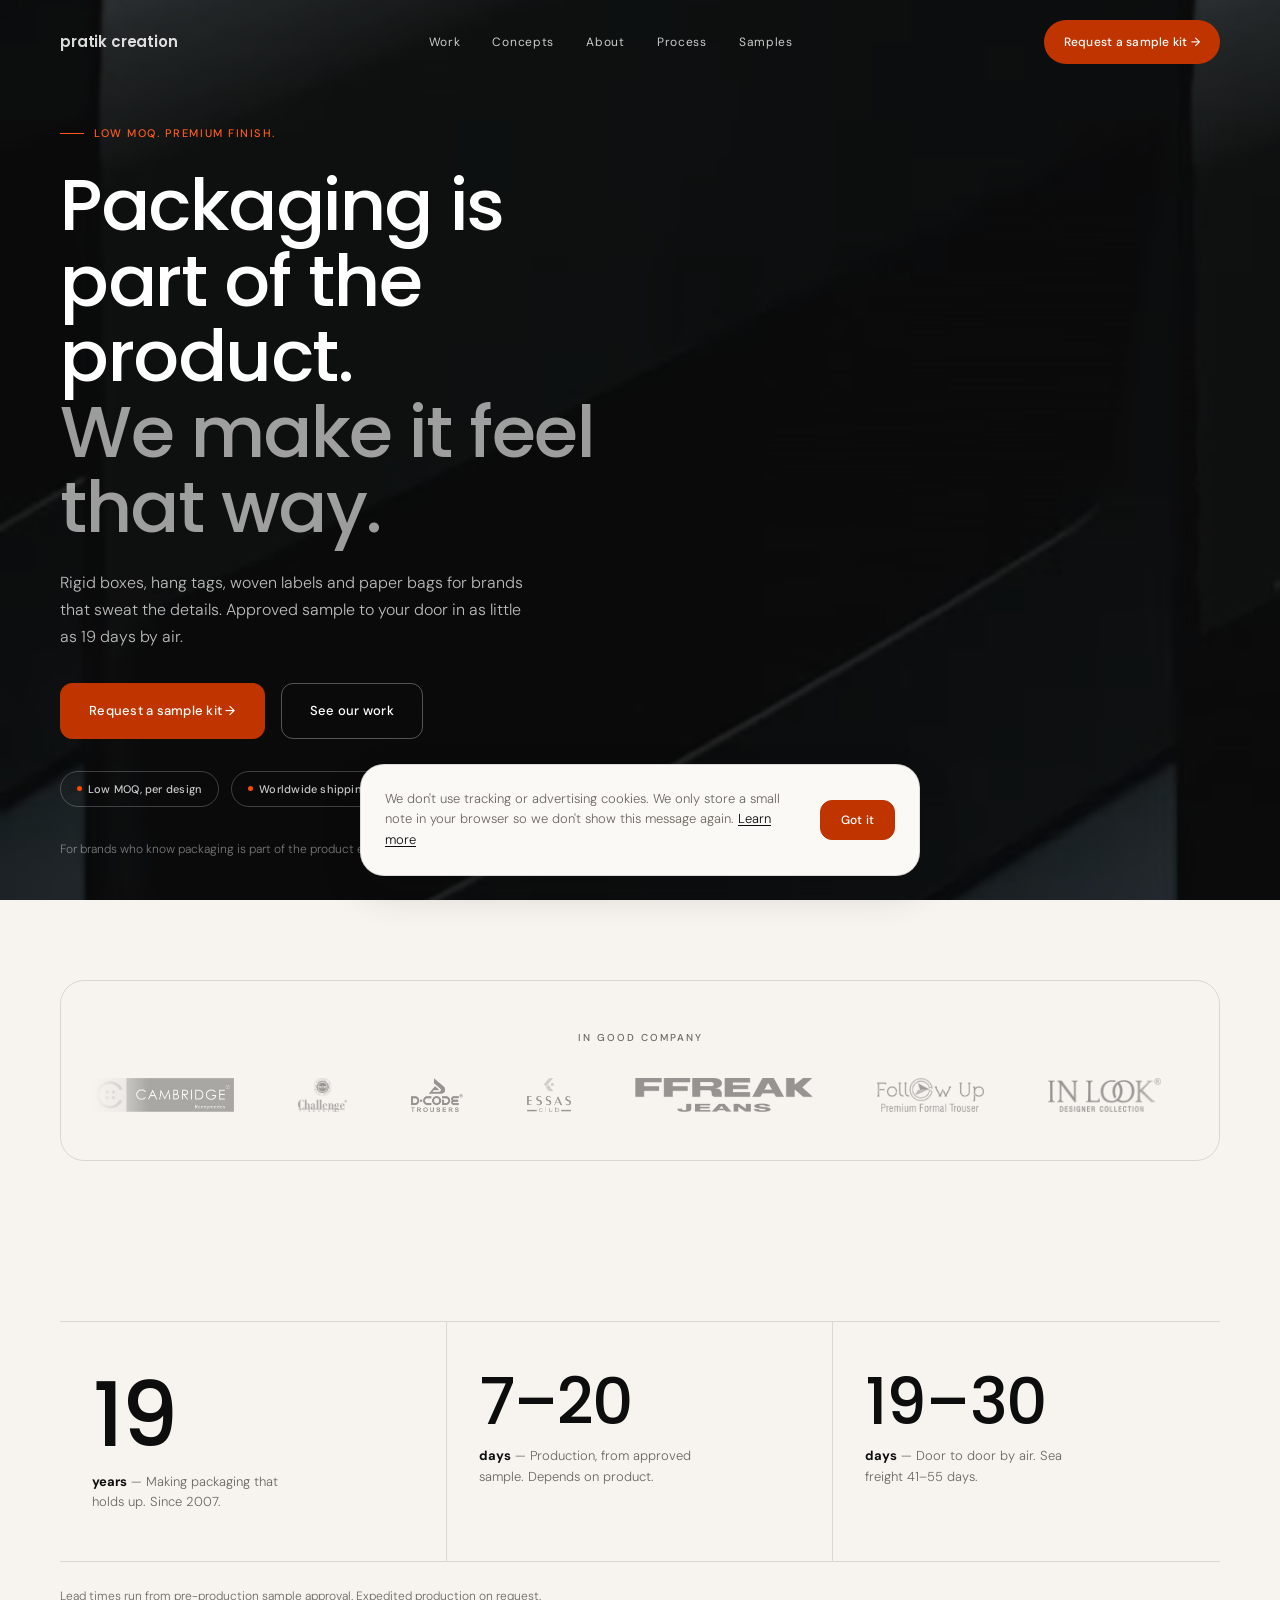
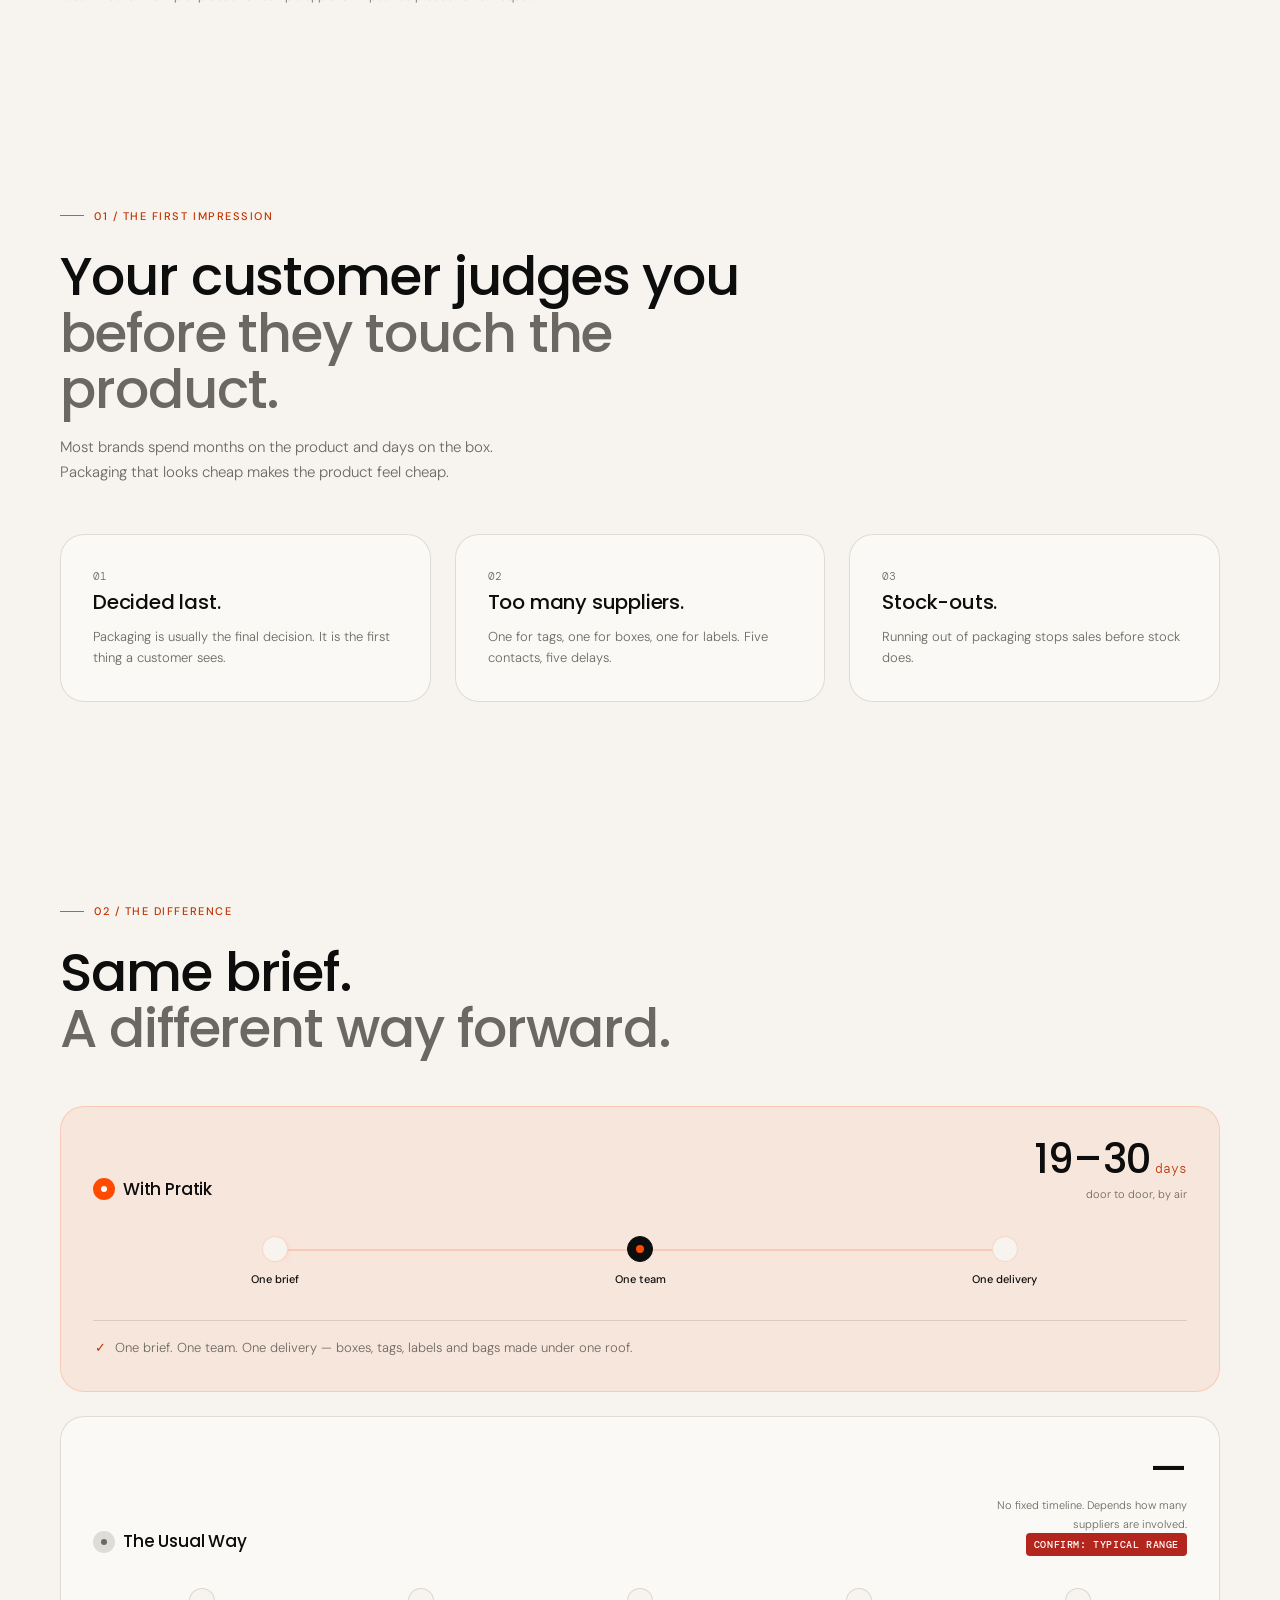
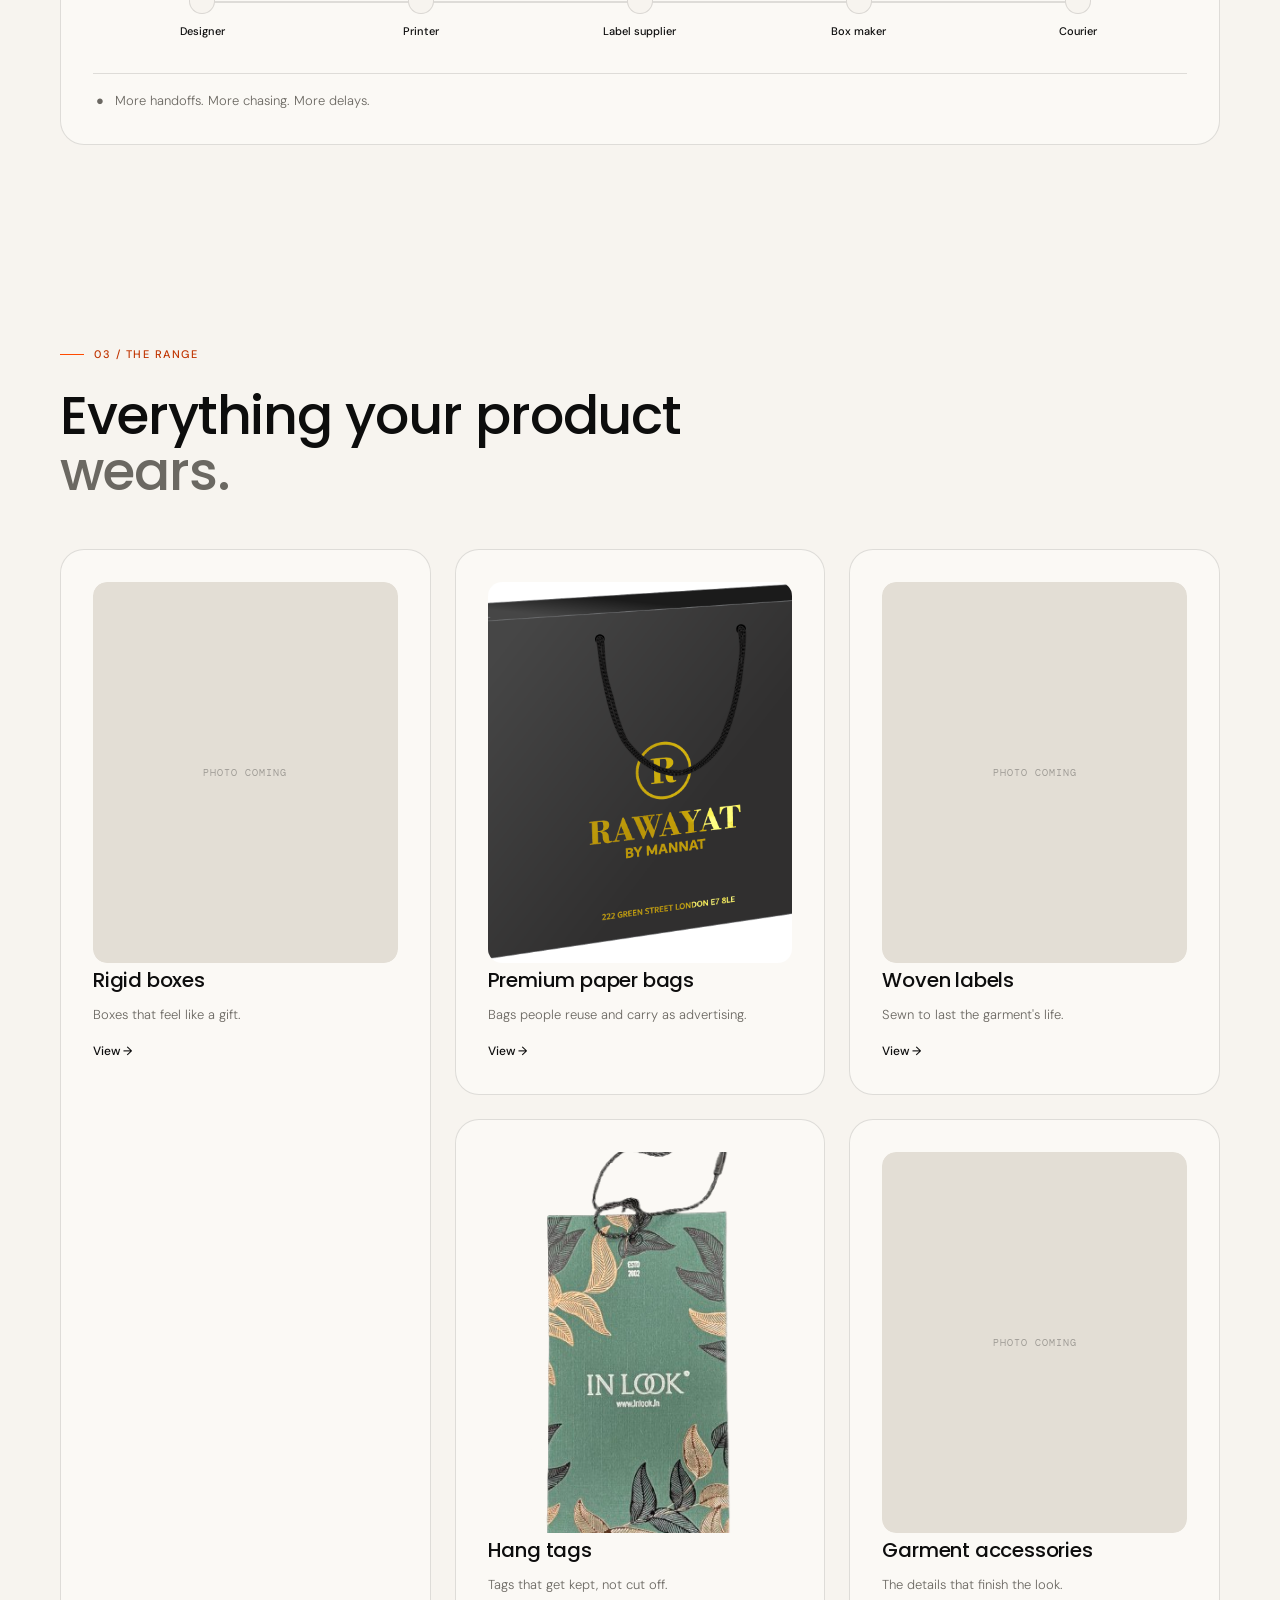
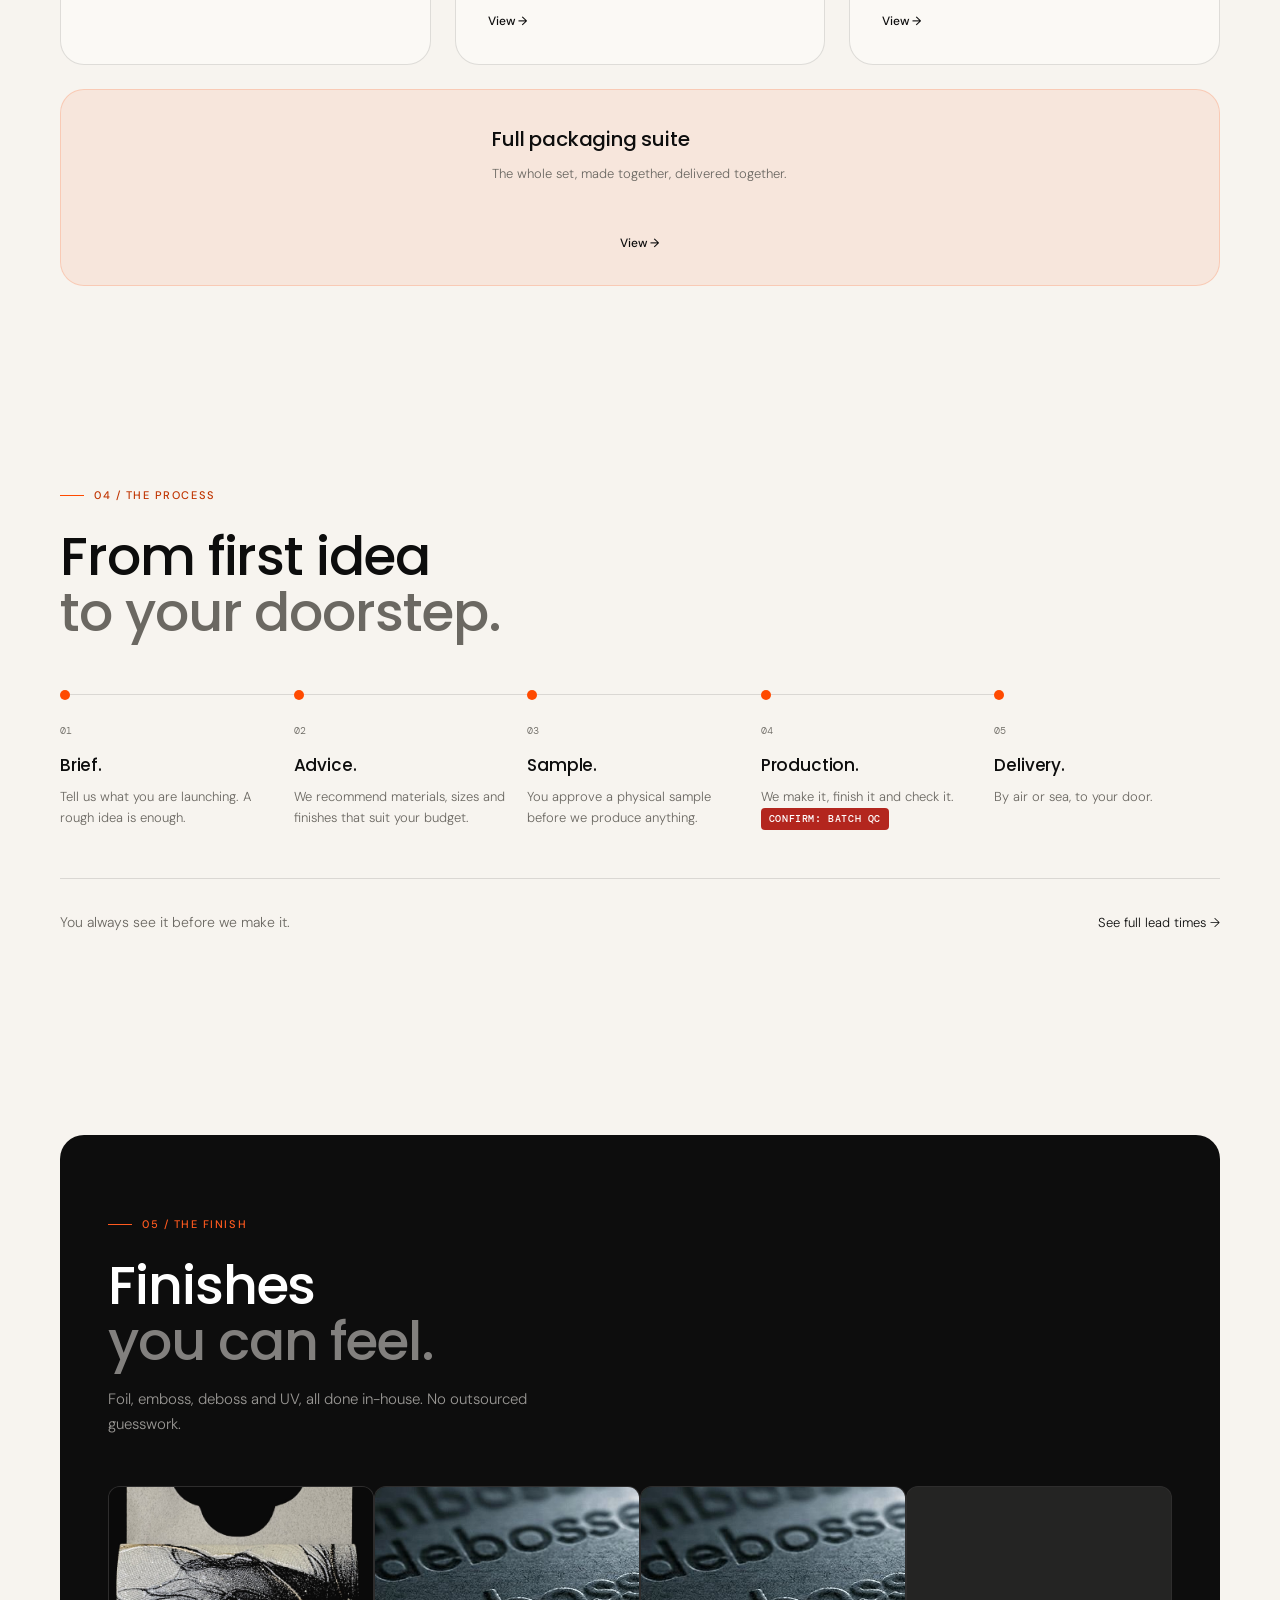
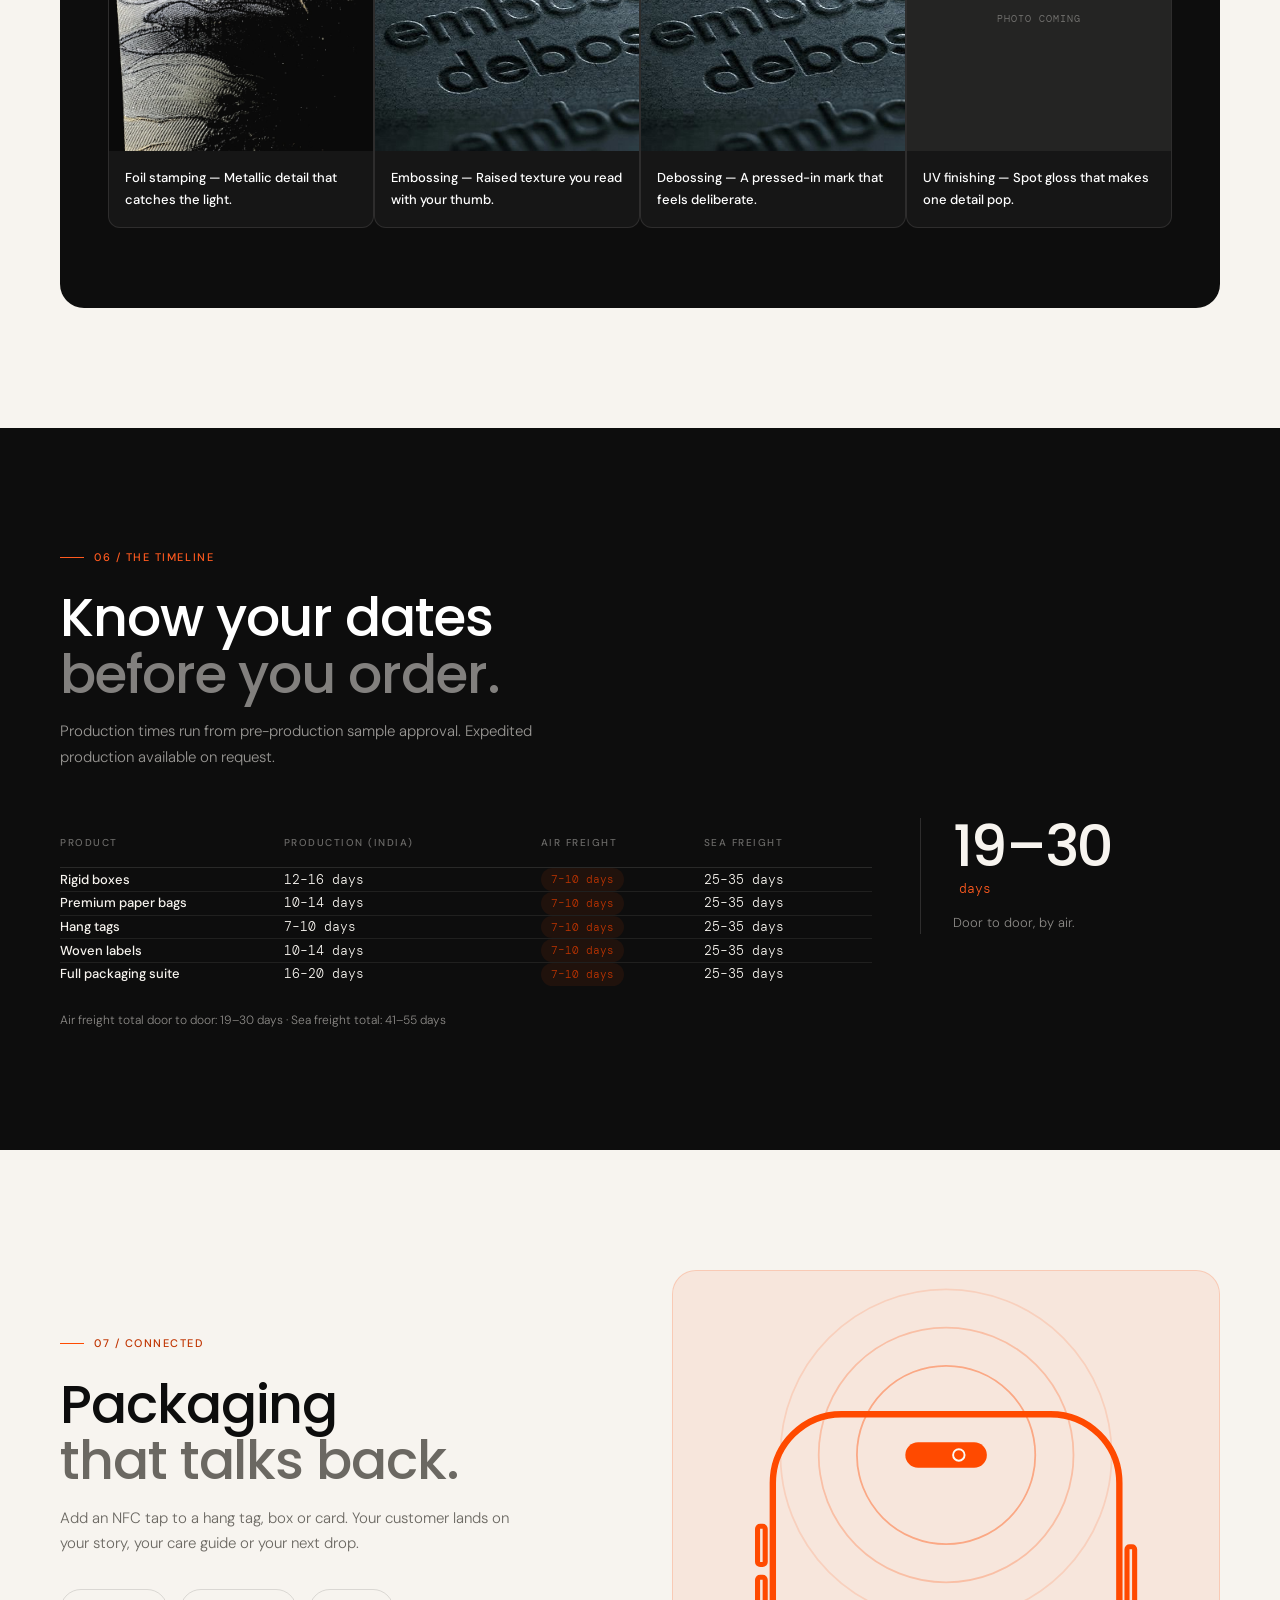
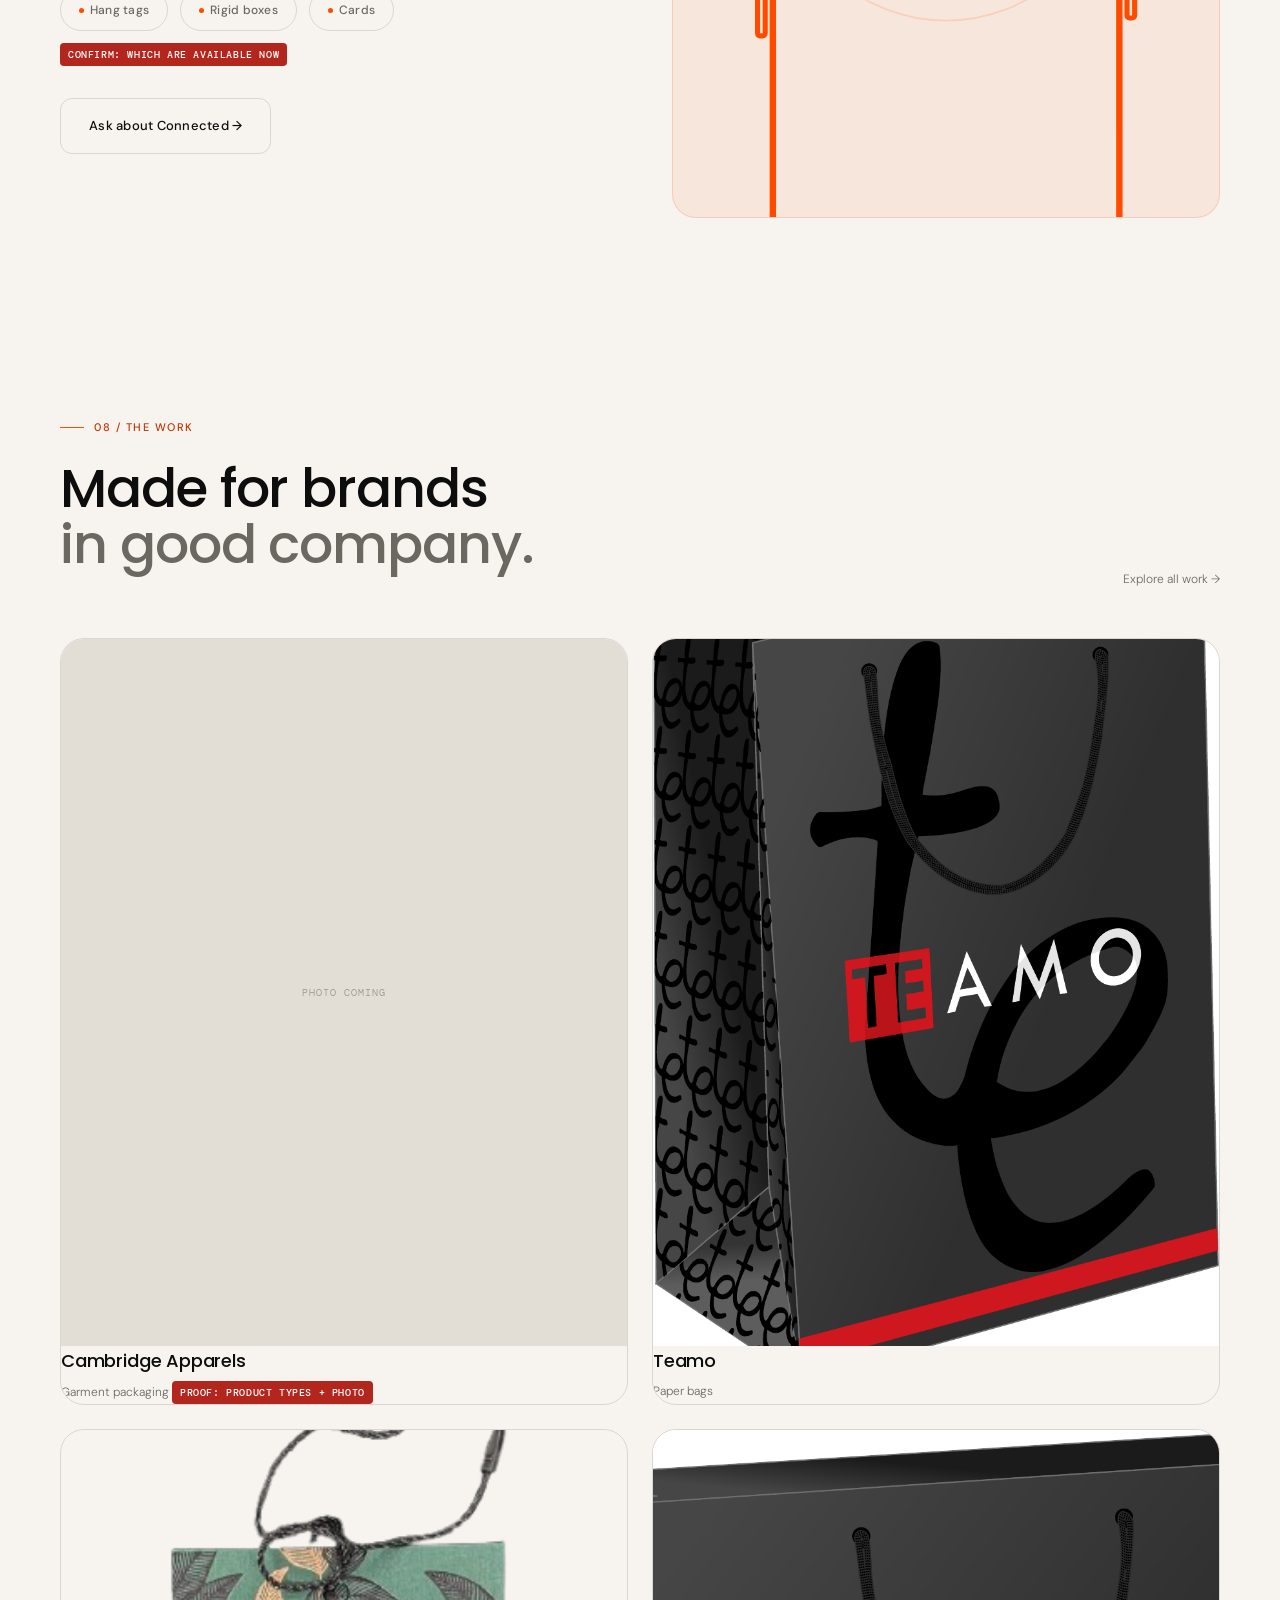
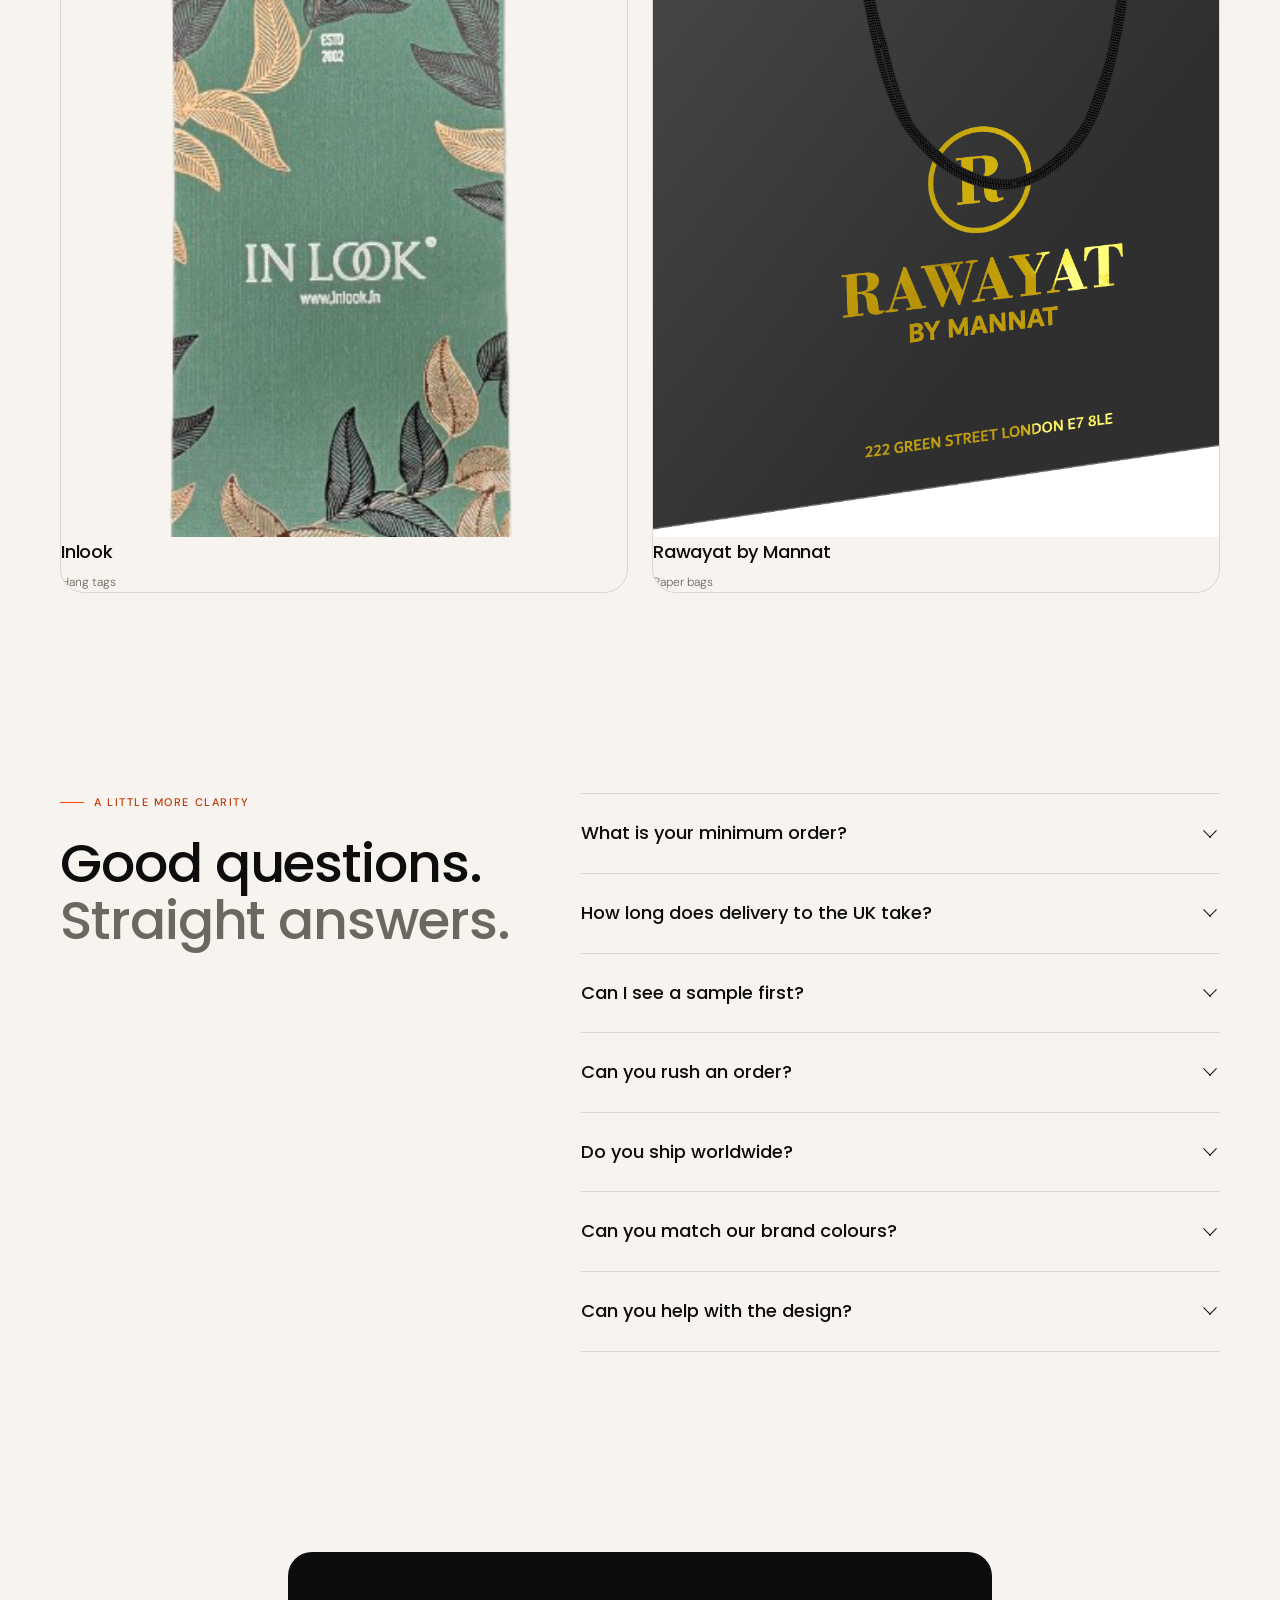
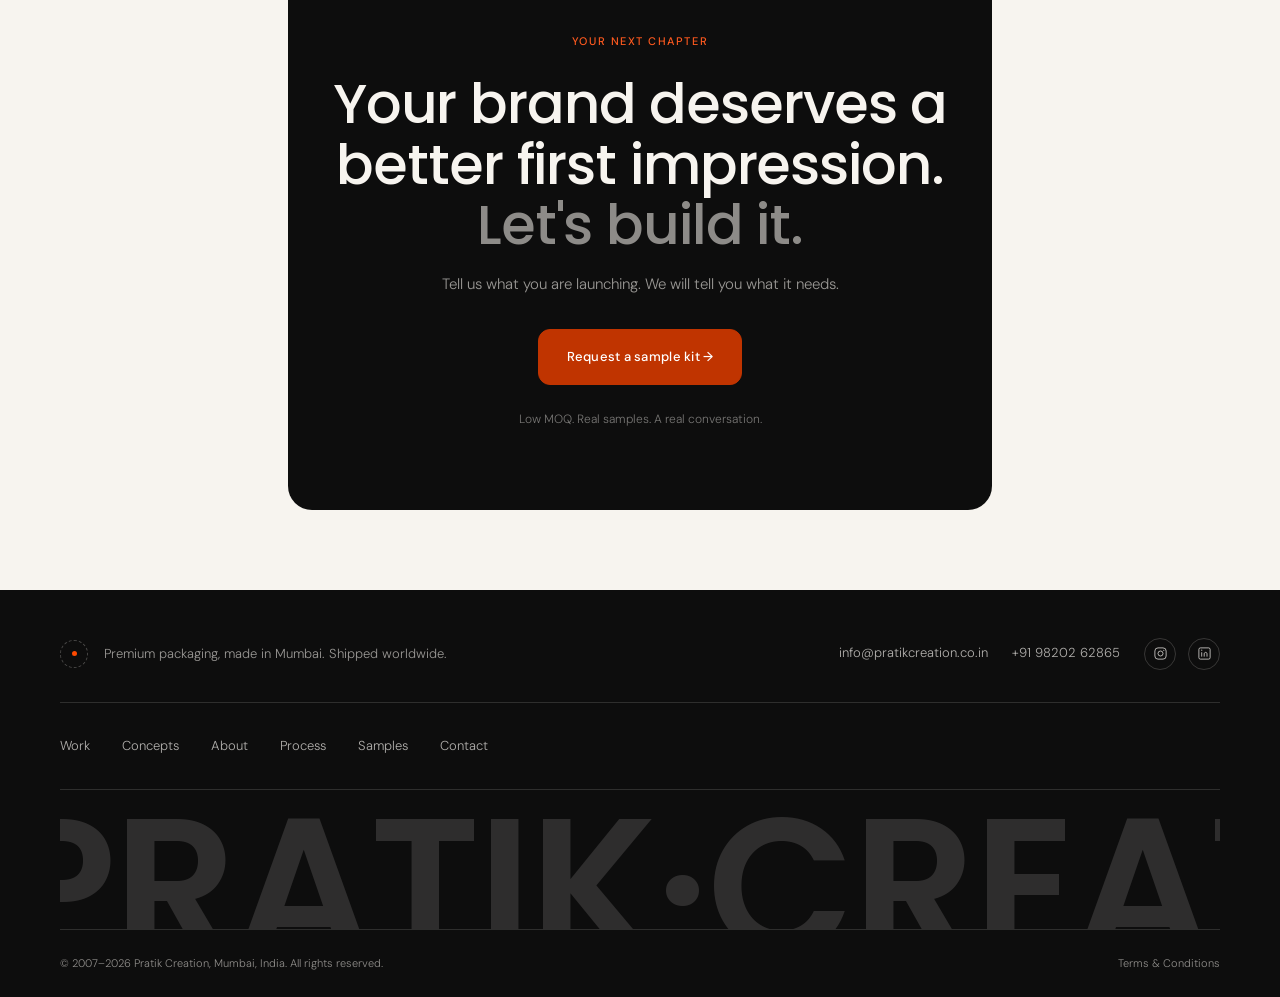
==== commit 57edd52f: "Show Teamo/Rawayat photos on the Work page and in Home's range bento Completes the Teamo and Rawayat" ====
--- a/index.html
+++ b/index.html
@@ -998,7 +998,9 @@
           <span class="tile__arrow">View →</span>
         </a>
         <a href="work.html" class="tile range-bento__mid-1 reveal reveal-d1">
-          <div class="range-bento__photo"><div class="photo-placeholder"><span class="photo-placeholder__label">Photo coming</span></div></div>
+          <div class="range-bento__photo">
+            <img src="images/projects/rawayat-by-mannat/hero.png" alt="Rawayat by Mannat shopping bag with gold foil branding, made by Pratik Creation" loading="lazy">
+          </div>
           <h3 class="tile__title">Premium paper bags</h3>
           <p class="tile__desc">Bags people reuse and carry as advertising.</p>
           <span class="tile__arrow">View →</span>
